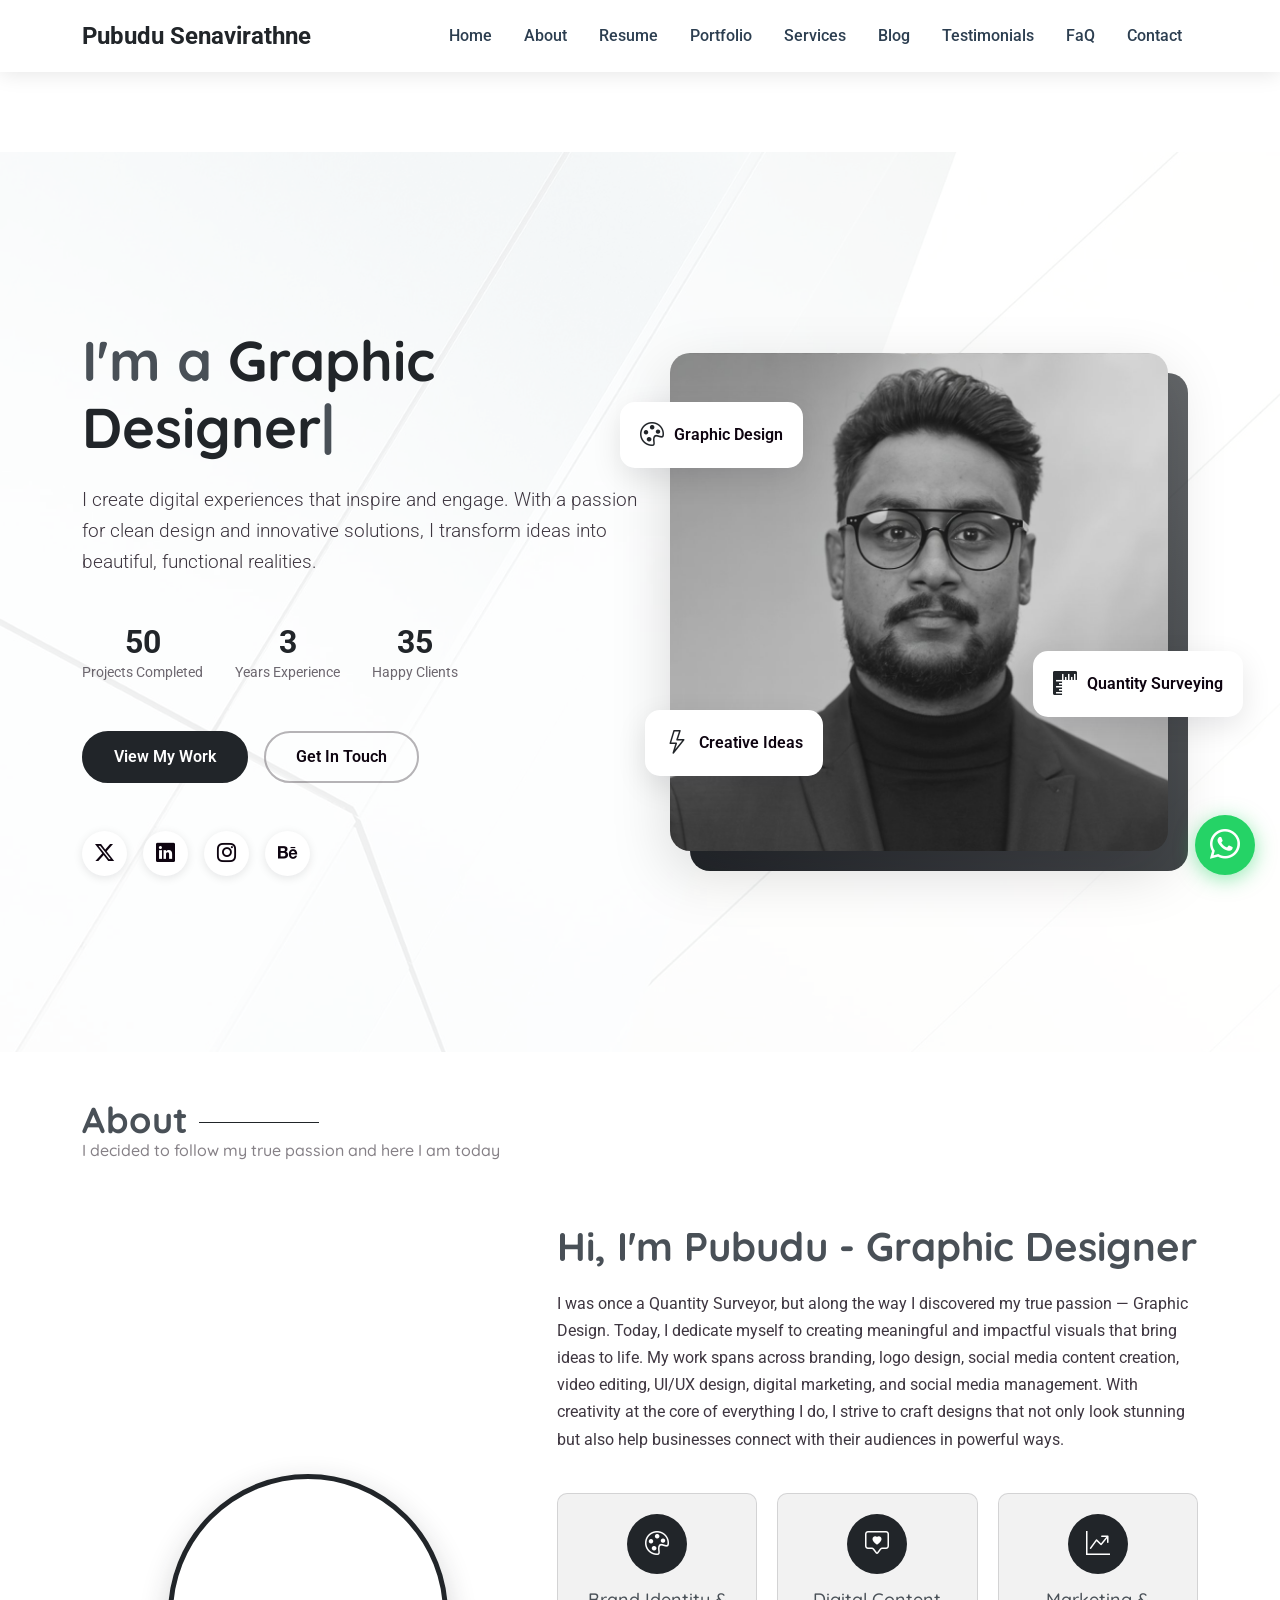
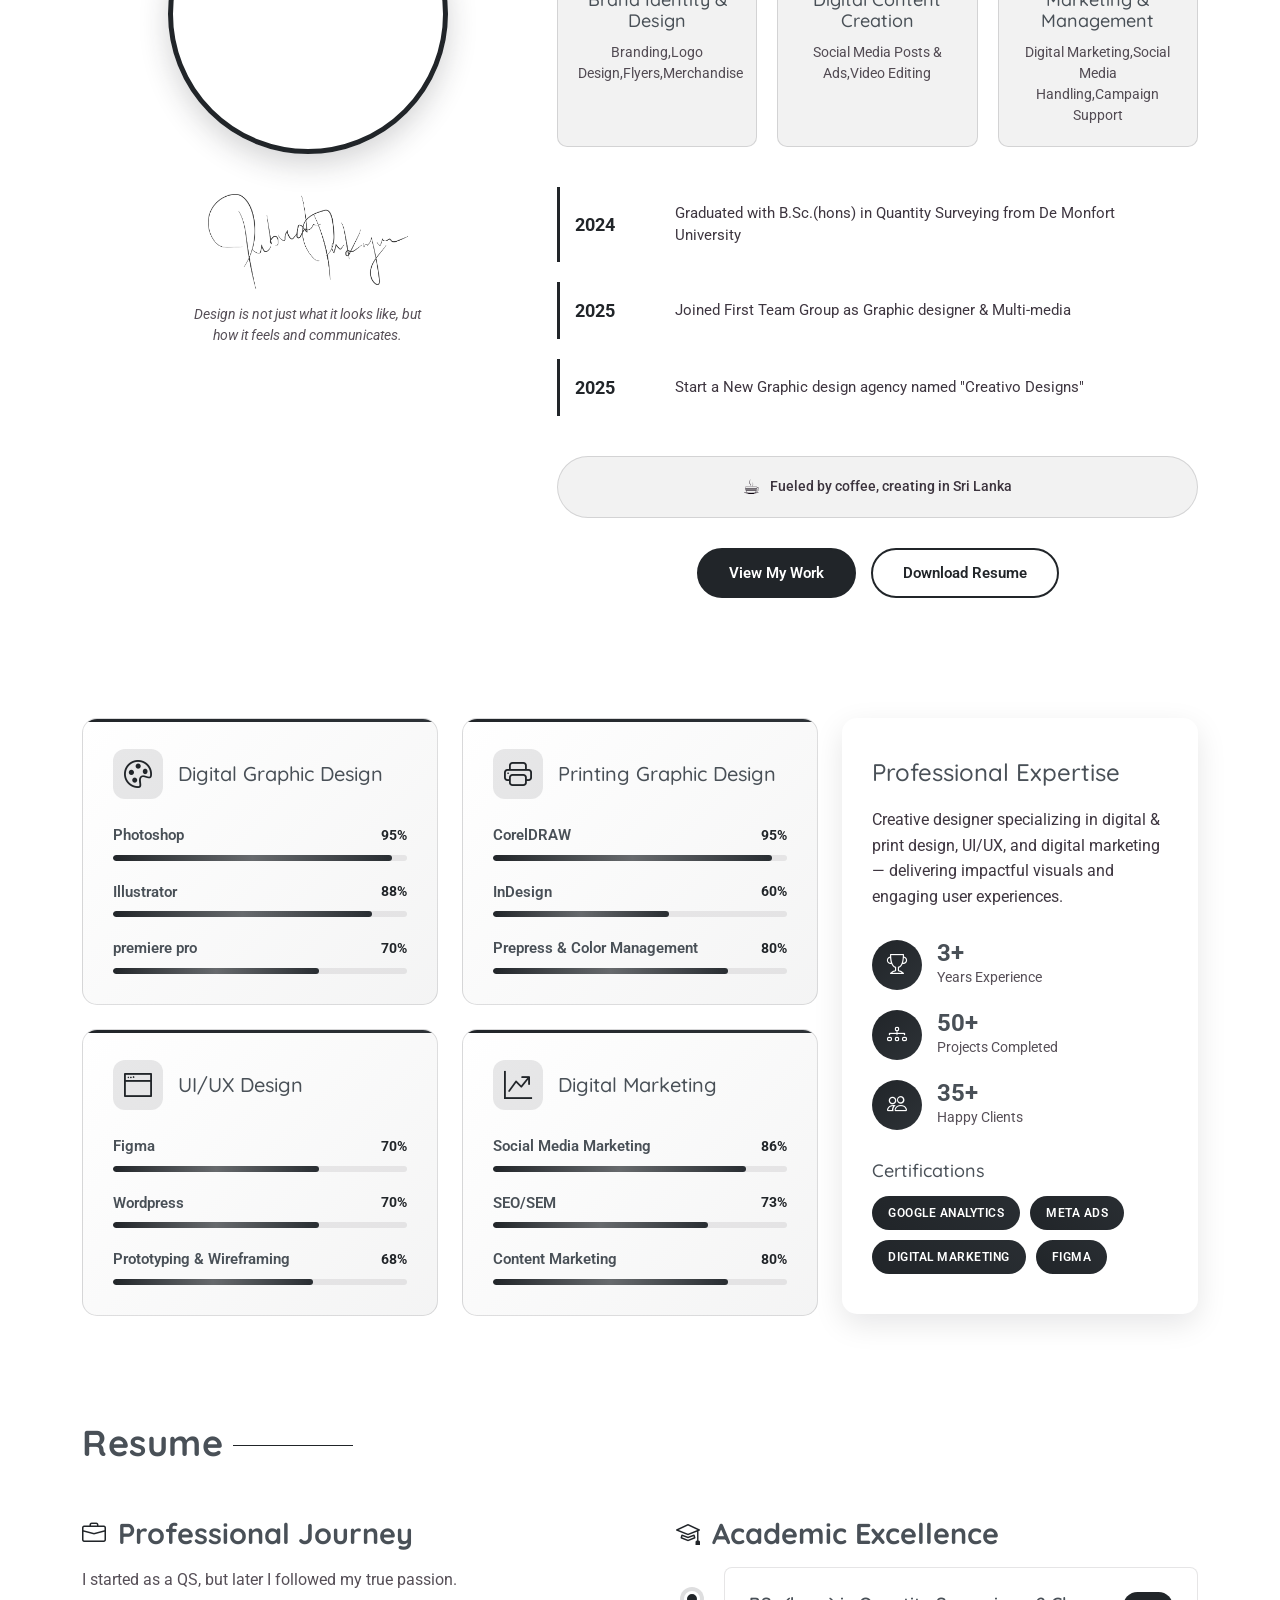
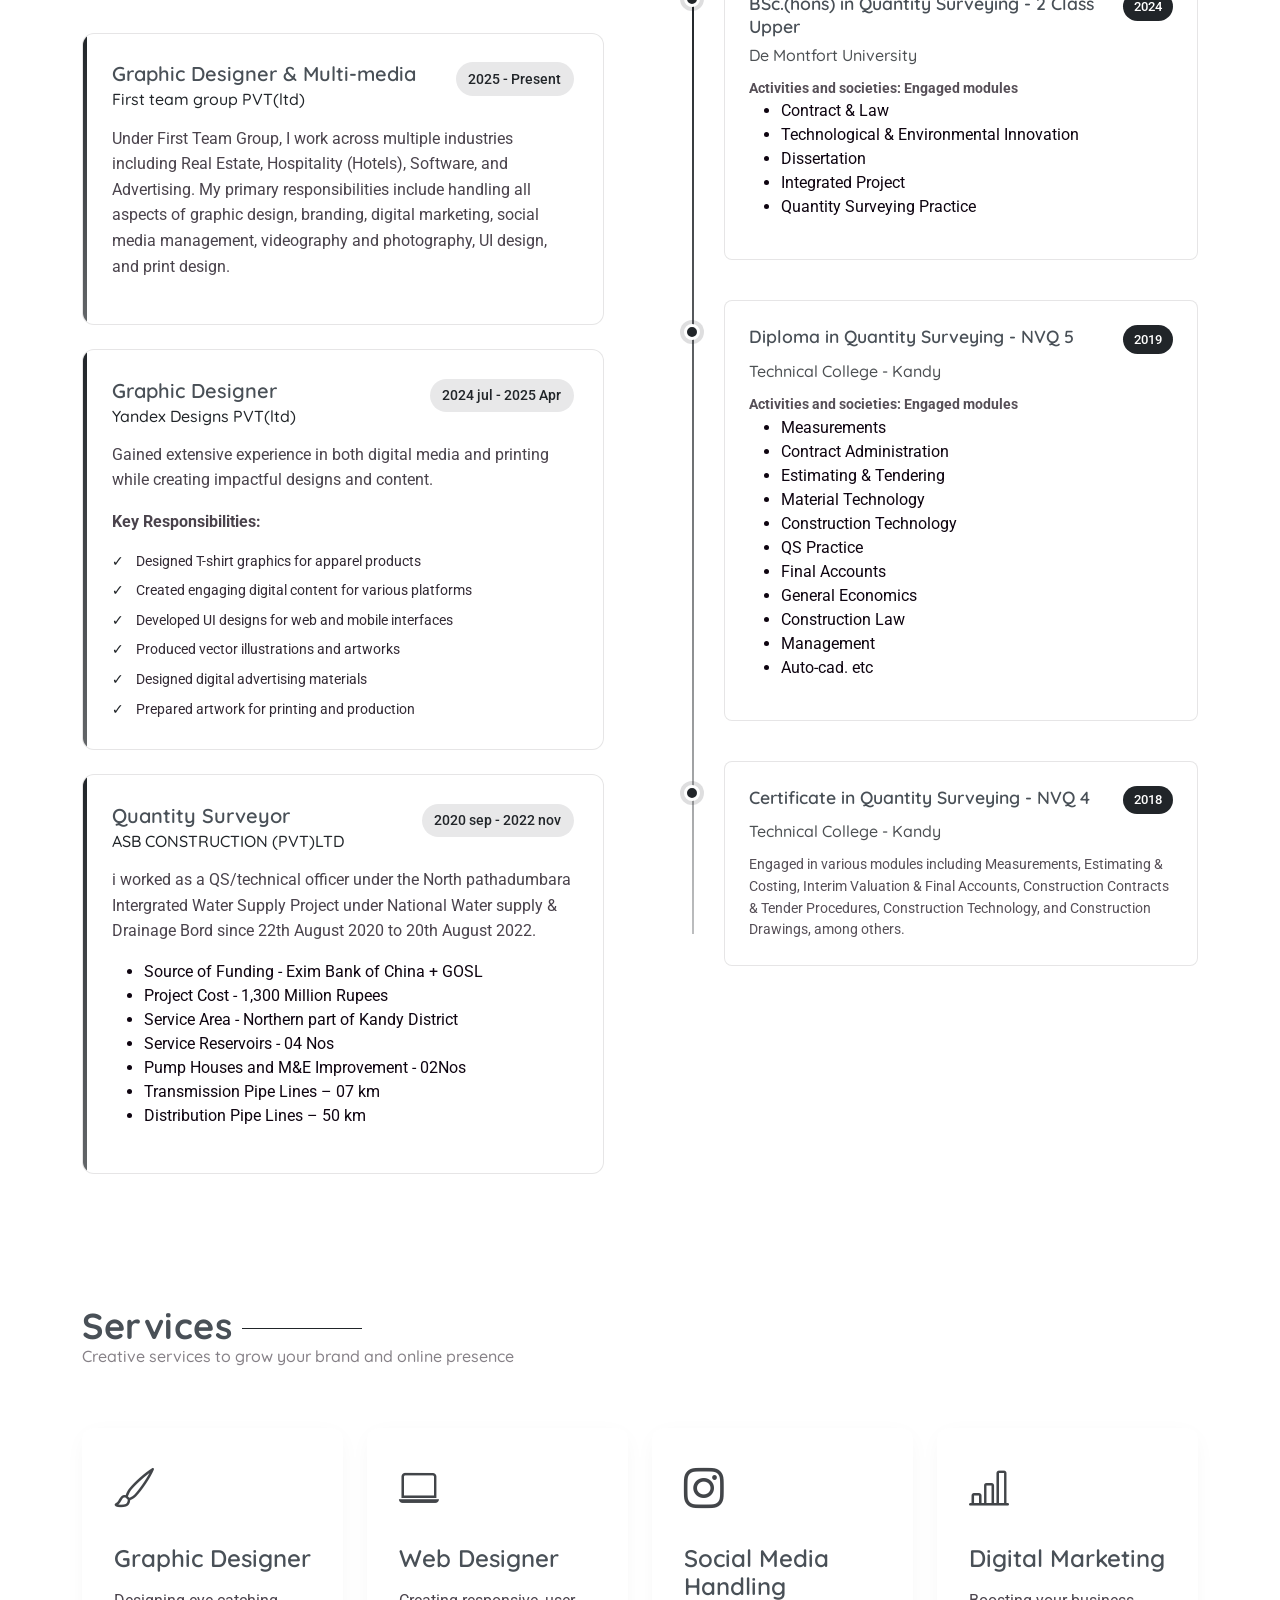
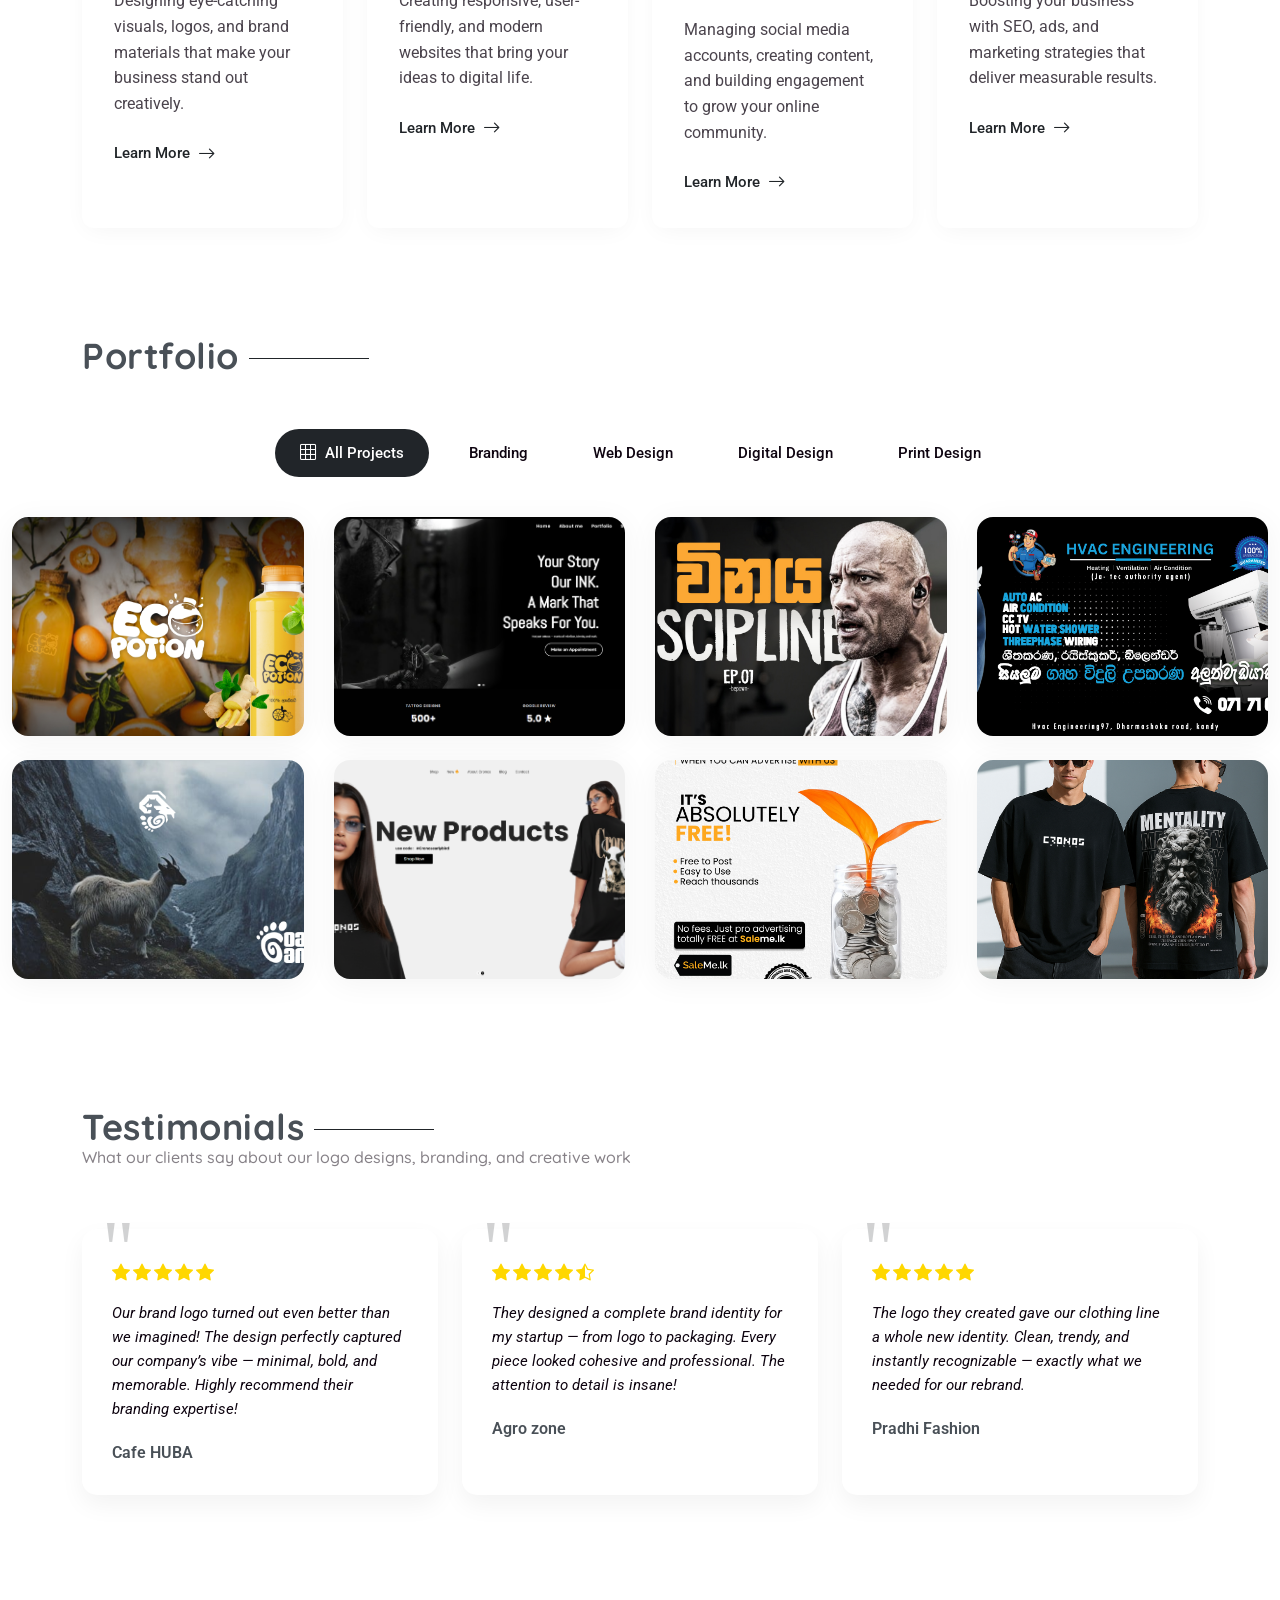
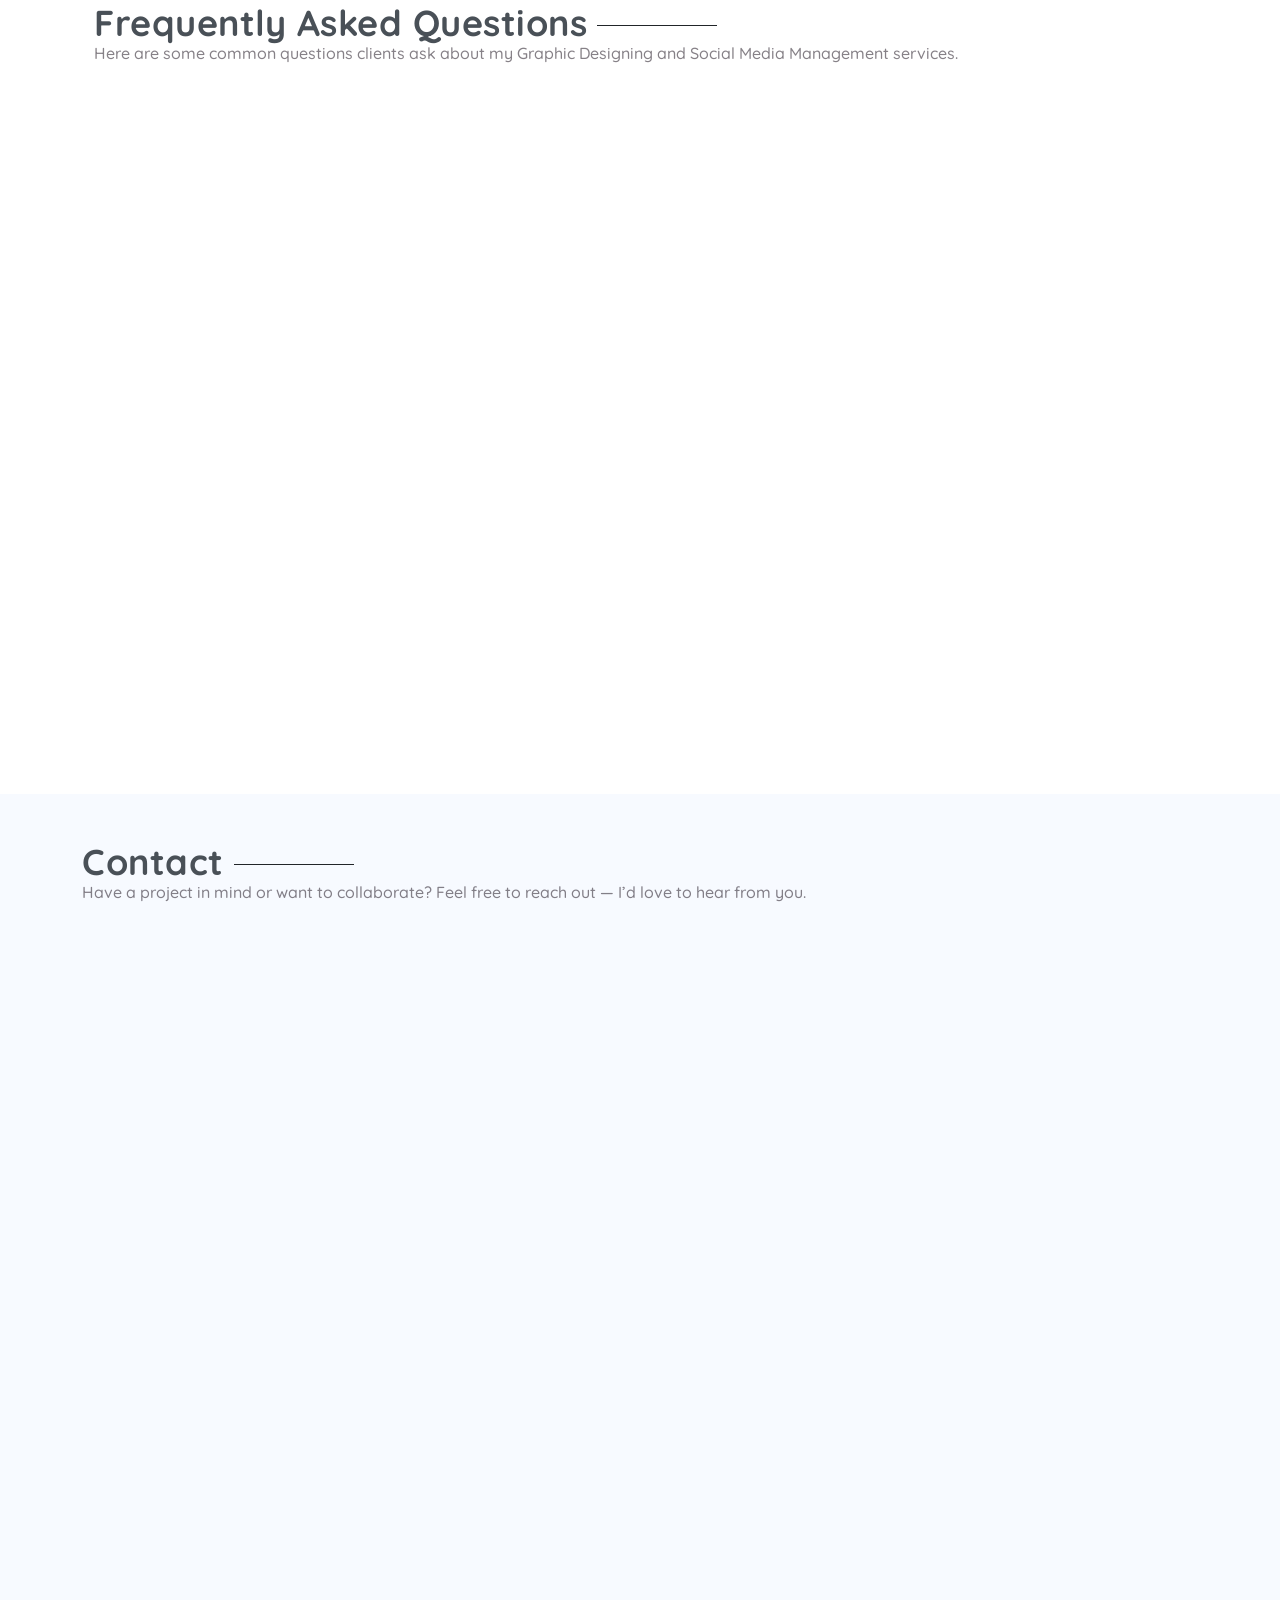
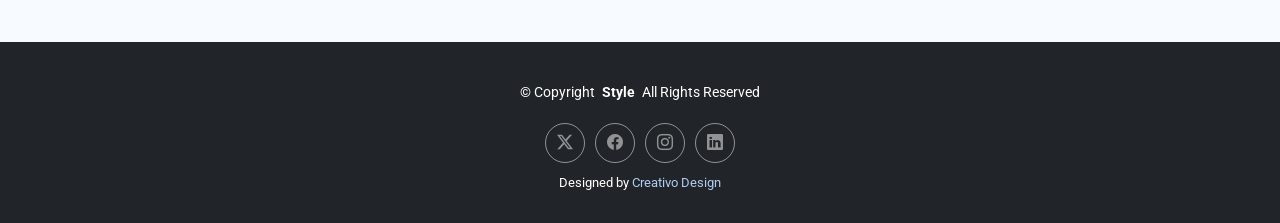
==== index.html @ 3a10a412 "Update index.html" ====
<!DOCTYPE html>
<html lang="en">

<head>
  <meta charset="utf-8">
  <meta content="width=device-width, initial-scale=1.0" name="viewport">
  <title>Pubudu Senavirathne</title>
  <meta name="description" content="">
  <meta name="keywords" content="">

  <!-- Favicons -->
  <link href="assets/img/favicon.png" rel="icon">
  <link href="assets/img/favicon.png" rel="apple-touch-icon">

  <!-- Fonts -->
  <link href="https://fonts.googleapis.com" rel="preconnect">
  <link href="https://fonts.gstatic.com" rel="preconnect" crossorigin>
  <link href="https://fonts.googleapis.com/css2?family=Roboto:ital,wght@0,100;0,300;0,400;0,500;0,700;0,900;1,100;1,300;1,400;1,500;1,700;1,900&family=Open+Sans:ital,wght@0,300;0,400;0,500;0,600;0,700;0,800;1,300;1,400;1,500;1,600;1,700;1,800&family=Quicksand:wght@300;400;500;600;700&display=swap" rel="stylesheet">

  <!-- Vendor CSS Files -->
  <link href="assets/vendor/bootstrap/css/bootstrap.min.css" rel="stylesheet">
  <link href="assets/vendor/bootstrap-icons/bootstrap-icons.css" rel="stylesheet">
  <link href="assets/vendor/aos/aos.css" rel="stylesheet">
  <link href="assets/vendor/glightbox/css/glightbox.min.css" rel="stylesheet">
  <link href="assets/vendor/swiper/swiper-bundle.min.css" rel="stylesheet">

  <!-- Main CSS File -->
  <link href="assets/css/main.css" rel="stylesheet">
  
  <style>
    /* Top Navigation Bar Styling */
    .top-navbar {
      background: rgba(255, 255, 255, 0.95);
      box-shadow: 0 2px 20px rgba(0, 0, 0, 0.1);
      padding: 0.8rem 0;
      position: sticky;
      top: 0;
      z-index: 1000;
      transition: all 0.3s ease;
    }
    
    .top-navbar.scrolled {
      padding: 0.5rem 0;
      background: rgba(255, 255, 255, 0.98);
      backdrop-filter: blur(10px);
    }
    
    .navbar-brand {
      font-weight: 700;
      font-size: 1.5rem;
      color: #212529;
    }
    
    .navbar-nav .nav-link {
      font-weight: 500;
      color: #2c3e50;
      margin: 0 0.5rem;
      position: relative;
      transition: all 0.3s ease;
    }
    
    .navbar-nav .nav-link:hover,
    .navbar-nav .nav-link.active {
      color: #212529;
    }
    
    .navbar-nav .nav-link:after {
      content: '';
      position: absolute;
      width: 0;
      height: 2px;
      bottom: 0;
      left: 0;
      background-color: #212529;
      transition: width 0.3s ease;
    }
    
    .navbar-nav .nav-link:hover:after,
    .navbar-nav .nav-link.active:after {
      width: 100%;
    }
    
    /* WhatsApp Button Styling */
    .whatsapp-float {
      position: fixed;
      width: 60px;
      height: 60px;
      bottom: 25px;
      right: 25px;
      background-color: #25d366;
      color: #FFF;
      border-radius: 50px;
      text-align: center;
      font-size: 30px;
      box-shadow: 0 4px 20px rgba(37, 211, 102, 0.5);
      z-index: 100;
      display: flex;
      align-items: center;
      justify-content: center;
      transition: all 0.3s ease;
      animation: pulse 2s infinite;
    }
    
    .whatsapp-float:hover {
      background-color: #128C7E;
      transform: scale(1.1);
      box-shadow: 0 6px 25px rgba(18, 140, 73, 0.7);
    }
    
    @keyframes pulse {
      0% {
        box-shadow: 0 0 0 0 rgba(37, 211, 102, 0.7);
      }
      70% {
        box-shadow: 0 0 0 10px rgba(37, 211, 102, 0);
      }
      100% {
        box-shadow: 0 0 0 0 rgba(37, 211, 102, 0);
      }
    }
    
    /* Adjust main content for top navbar */
    .main {
      padding-top: 80px; /* Height of the top navbar */
    }
    
    /* Blog Section Styling */
    .blog-section {
      padding: 80px 0;
    }
    
    .blog-card {
      border-radius: 12px;
      overflow: hidden;
      box-shadow: 0 5px 15px rgba(0, 0, 0, 0.08);
      transition: all 0.3s ease;
      height: 100%;
    }
    
    .blog-card:hover {
      transform: translateY(-10px);
      box-shadow: 0 15px 30px rgba(0, 0, 0, 0.12);
    }
    
    .blog-card img {
      height: 200px;
      object-fit: cover;
      width: 100%;
    }
    
    .blog-card-content {
      padding: 1.5rem;
    }
    
    .blog-date {
      color: #6c757d;
      font-size: 0.85rem;
    }
    
    .blog-title {
      font-size: 1.25rem;
      margin: 0.5rem 0;
    }
    
    .blog-excerpt {
      color: #6c757d;
      margin-bottom: 1rem;
    }
    
    .blog-read-more {
      color: #212529;
      font-weight: 500;
      text-decoration: none;
      display: inline-flex;
      align-items: center;
    }
    
    .blog-read-more:hover {
      color: #212529;
    }
    
    .blog-read-more i {
      margin-left: 0.5rem;
      transition: transform 0.3s ease;
    }
    
    .blog-read-more:hover i {
      transform: translateX(5px);
    }
  </style>

  <!-- =======================================================
  * Template Name: Style
  * Template URL: https://bootstrapmade.com/style-bootstrap-portfolio-template/
  * Updated: Jul 02 2025 with Bootstrap v5.3.7
  * Author: BootstrapMade.com
  * License: https://bootstrapmade.com/license/
  ======================================================== -->
</head>

<body class="index-page">

  <!-- Top Navigation Bar -->
  <nav class="navbar navbar-expand-lg top-navbar">
    <div class="container">
      <a class="navbar-brand" href="#hero">Pubudu Senavirathne</a>
      <button class="navbar-toggler" type="button" data-bs-toggle="collapse" data-bs-target="#topNavbar" aria-controls="topNavbar" aria-expanded="false" aria-label="Toggle navigation">
        <span class="navbar-toggler-icon"></span>
      </button>
      <div class="collapse navbar-collapse" id="topNavbar">
        <ul class="navbar-nav ms-auto mb-2 mb-lg-0">
          <li class="nav-item">
            <a class="nav-link active" href="#hero">Home</a>
          </li>
          <li class="nav-item">
            <a class="nav-link" href="#about">About</a>
          </li>
          <li class="nav-item">
            <a class="nav-link" href="#resume">Resume</a>
          </li>
          <li class="nav-item">
            <a class="nav-link" href="#portfolio">Portfolio</a>
          </li>
          <li class="nav-item">
            <a class="nav-link" href="#services">Services</a>
          </li>
          <li class="nav-item">
            <a class="nav-link" href="#blog">Blog</a>
          </li>
          <li class="nav-item">
            <a class="nav-link" href="#testimonials">Testimonials</a>
          </li>
          <li class="nav-item">
            <a class="nav-link" href="#faq">FaQ</a>
          </li>
          <li class="nav-item">
            <a class="nav-link" href="#contact">Contact</a>
          </li>
        </ul>
      </div>
    </div>
  </nav>

  <!-- WhatsApp Floating Button -->
  <a href="https://wa.me/+94727315430" class="whatsapp-float" target="_blank">
    <i class="bi bi-whatsapp"></i>
  </a>

  <main class="main">

    <!-- Hero Section -->
    <section id="hero" class="hero section">

      <div class="container">
        <div class="row g-0 align-items-center">

          <div class="col-lg-6 hero-content" data-aos="fade-right" data-aos-delay="100">
            <div class="content-wrapper">
              <h1 class="hero-title">I'm a <span class="typed" data-typed-items="Graphic Designer, Quantity Surveyor, Freelancer, Content Creator"></span></h1>
              <p class="lead">I create digital experiences that inspire and engage. With a passion for clean design and innovative solutions, I transform ideas into beautiful, functional realities.</p>

              <div class="hero-stats" data-aos="fade-up" data-aos-delay="200">
                <div class="stat-item">
                  <span class="purecounter" data-purecounter-start="0" data-purecounter-end="50" data-purecounter-duration="2">0</span>
                  <span class="stat-label">Projects Completed</span>
                </div>
                <div class="stat-item">
                  <span class="purecounter" data-purecounter-start="0" data-purecounter-end="3" data-purecounter-duration="2">0</span>
                  <span class="stat-label">Years Experience</span>
                </div>
                <div class="stat-item">
                  <span class="purecounter" data-purecounter-start="0" data-purecounter-end="35" data-purecounter-duration="2">0</span>
                  <span class="stat-label">Happy Clients</span>
                </div>
              </div>

              <div class="hero-actions" data-aos="fade-up" data-aos-delay="300">
                <a href="#portfolio" class="btn btn-primary">View My Work</a>
                <a href="#contact" class="btn btn-outline">Get In Touch</a>
              </div>

              <div class="social-links" data-aos="fade-up" data-aos-delay="400">
                <a href="https://x.com/pubudupankaja97"><i class="bi bi-twitter-x"></i></a>
                <a href="https://www.linkedin.com/in/pubudu-senavirathne-768206274/"><i class="bi bi-linkedin"></i></a>
                <a href="https://www.instagram.com/pu_bba/?igsh=MmVlMjlkMTBhMg%3D%3D&utm_source=qr"><i class="bi bi-instagram"></i></a>
                <a href="https://www.behance.net/pubudupankaja"><i class="bi bi-behance"></i></a>
              </div>
            </div>
          </div>

          <div class="col-lg-6 hero-image" data-aos="fade-left" data-aos-delay="200">
            <div class="image-container">
              <div class="floating-elements">
                <div class="floating-card card-1" data-aos="zoom-in" data-aos-delay="300">
                  <i class="bi bi-palette"></i>
                  <span>Graphic Design</span>
                </div>
                <div class="floating-card card-2" data-aos="zoom-in" data-aos-delay="400">
                  <i class="bi bi-rulers"></i>
                  <span>Quantity Surveying</span>
                </div>
                <div class="floating-card card-3" data-aos="zoom-in" data-aos-delay="500">
                  <i class="bi bi-lightning"></i>
                  <span>Creative Ideas</span>
                </div>
              </div>
              <img src="assets/img/profile/profile1.jpeg" alt="Portfolio Hero" class="img-fluid hero-main-image">
              <div class="image-overlay"></div>
            </div>
          </div>

        </div>
      </div>

    </section><!-- /Hero Section -->

    <!-- About Section -->
    <section id="about" class="about section">

      <!-- Section Title -->
      <div class="container section-title">
        <h2>About</h2>
        <p>I decided to follow my true passion and here I am today</p>
      </div><!-- End Section Title -->

      <div class="container" data-aos="fade-up" data-aos-delay="100">

        <div class="row align-items-center">

          <div class="col-lg-5" data-aos="fade-right" data-aos-delay="200">
            <div class="profile-image-wrapper">
              <div class="profile-image">
                <img src="assets/img/profile/Z62_0644.jpg" alt="Profile" class="img-fluid">
              </div>
              <div class="signature-section">
                <img src="assets/img/profile/sign.png" alt="Signature" class="signature">
                <p class="quote">Design is not just what it looks like, but how it feels and communicates.</p>
              </div>
            </div>
          </div>

          <div class="col-lg-7" data-aos="fade-left" data-aos-delay="300">
            <div class="about-content">
              <div class="intro">
                <h2>Hi, I'm Pubudu - Graphic Designer </h2>
                <p>I was once a Quantity Surveyor, but along the way I discovered my true passion — Graphic Design. Today, I dedicate myself to creating meaningful and impactful visuals that bring ideas to life. My work spans across branding, logo design, social media content creation, video editing, UI/UX design, digital marketing, and social media management.

With creativity at the core of everything I do, I strive to craft designs that not only look stunning but also help businesses connect with their audiences in powerful ways.</p>
              </div>

              <div class="skills-grid">
                <div class="skill-item" data-aos="zoom-in" data-aos-delay="400">
                  <div class="skill-icon">
                    <i class="bi bi-palette"></i>
                  </div>
                  <h4>Brand Identity & Design</h4>
                  <p>Branding,Logo Design,Flyers,Merchandise</p>
                </div>
                <div class="skill-item" data-aos="zoom-in" data-aos-delay="450">
                  <div class="skill-icon">
                    <i class="bi bi-chat-square-heart"></i>
                  </div>
                  <h4>Digital Content Creation</h4>
                  <p>Social Media Posts & Ads,Video Editing</p>
                </div>
                <div class="skill-item" data-aos="zoom-in" data-aos-delay="500">
                  <div class="skill-icon">
                    <i class="bi bi-graph-up-arrow"></i>
                  </div>
                  <h4>Marketing & Management</h4>
                  <p>Digital Marketing,Social Media Handling,Campaign Support</p>
                </div>
              </div>

              <div class="journey-timeline" data-aos="fade-up" data-aos-delay="300">
                <div class="timeline-item">
                  <div class="year">2024</div>
                  <div class="description">Graduated with B.Sc.(hons) in Quantity Surveying from De Monfort University</div>
                </div>
                <div class="timeline-item">
                  <div class="year">2025</div>
                  <div class="description">Joined First Team Group as Graphic designer & Multi-media</div>
                </div>
                <div class="timeline-item">
                  <div class="year">2025</div>
                  <div class="description">Start a New Graphic design agency named "Creativo Designs"</div>
                </div>
              </div>

              <div class="cta-section" data-aos="fade-up" data-aos-delay="400">
                <div class="fun-fact">
                  <span class="emoji">☕</span>
                  <span class="text">Fueled by coffee, creating in Sri Lanka</span>
                </div>
                <div class="action-buttons">
                  <a href="#portfolio" class="btn btn-primary">View My Work</a>
                  <a href="https://drive.google.com/file/d/1_2yNuokm-krfoIM8BMd3vj7wqfXDjoOq/view?usp=sharing" class="btn btn-outline">Download Resume</a>
                </div>
              </div>

            </div>
          </div>

        </div>

      </div>

    </section><!-- /About Section -->

    <!-- Skills Section -->
    <section id="skills" class="skills section">

      <div class="container" data-aos="fade-up" data-aos-delay="100">

        <div class="row">
          <div class="col-lg-8">
            <div class="skills-grid">
              <div class="row g-4">
                <div class="col-md-6" data-aos="flip-left" data-aos-delay="200">
                  <div class="skill-card">
                    <div class="skill-header">
                      <i class="bi bi-palette"></i>
                      <h3>Digital Graphic Design</h3>
                    </div>
                    <div class="skills-animation">
                      <div class="skill-item">
                        <div class="skill-info">
                          <span class="skill-name">Photoshop</span>
                          <span class="skill-percentage">95%</span>
                        </div>
                        <div class="skill-bar progress">
                          <div class="progress-bar" role="progressbar" aria-valuenow="95" aria-valuemin="0" aria-valuemax="100"></div>
                        </div>
                      </div>

                      <div class="skill-item">
                        <div class="skill-info">
                          <span class="skill-name">Illustrator</span>
                          <span class="skill-percentage">88%</span>
                        </div>
                        <div class="skill-bar progress">
                          <div class="progress-bar" role="progressbar" aria-valuenow="88" aria-valuemin="0" aria-valuemax="100"></div>
                        </div>
                      </div>

                      <div class="skill-item">
                        <div class="skill-info">
                          <span class="skill-name">premiere pro</span>
                          <span class="skill-percentage">70%</span>
                        </div>
                        <div class="skill-bar progress">
                          <div class="progress-bar" role="progressbar" aria-valuenow="70" aria-valuemin="0" aria-valuemax="100"></div>
                        </div>
                      </div>
                    </div>
                  </div><!-- End Frontend Card -->
                </div>

                <div class="col-md-6" data-aos="flip-left" data-aos-delay="300">
                  <div class="skill-card">
                    <div class="skill-header">
                      <i class="bi bi-printer"></i>
                      <h3>Printing Graphic Design</h3>
                    </div>
                    <div class="skills-animation">
                      <div class="skill-item">
                        <div class="skill-info">
                          <span class="skill-name">CorelDRAW</span>
                          <span class="skill-percentage">95%</span>
                        </div>
                        <div class="skill-bar progress">
                          <div class="progress-bar" role="progressbar" aria-valuenow="95" aria-valuemin="0" aria-valuemax="100"></div>
                        </div>
                      </div>

                      <div class="skill-item">
                        <div class="skill-info">
                          <span class="skill-name">InDesign</span>
                          <span class="skill-percentage">60%</span>
                        </div>
                        <div class="skill-bar progress">
                          <div class="progress-bar" role="progressbar" aria-valuenow="60" aria-valuemin="0" aria-valuemax="100"></div>
                        </div>
                      </div>

                      <div class="skill-item">
                        <div class="skill-info">
                          <span class="skill-name">Prepress & Color Management</span>
                          <span class="skill-percentage">80%</span>
                        </div>
                        <div class="skill-bar progress">
                          <div class="progress-bar" role="progressbar" aria-valuenow="80" aria-valuemin="0" aria-valuemax="100"></div>
                        </div>
                      </div>
                    </div>
                  </div><!-- End Backend Card -->
                </div>

                <div class="col-md-6" data-aos="flip-left" data-aos-delay="400">
                  <div class="skill-card">
                    <div class="skill-header">
                      <i class="bi bi-window-fullscreen"></i>
                      <h3>UI/UX Design</h3>
                    </div>
                    <div class="skills-animation">
                      <div class="skill-item">
                        <div class="skill-info">
                          <span class="skill-name">Figma</span>
                          <span class="skill-percentage">70%</span>
                        </div>
                        <div class="skill-bar progress">
                          <div class="progress-bar" role="progressbar" aria-valuenow="70" aria-valuemin="0" aria-valuemax="100"></div>
                        </div>
                      </div>

                      <div class="skill-item">
                        <div class="skill-info">
                          <span class="skill-name">Wordpress</span>
                          <span class="skill-percentage">70%</span>
                        </div>
                        <div class="skill-bar progress">
                          <div class="progress-bar" role="progressbar" aria-valuenow="70" aria-valuemin="0" aria-valuemax="100"></div>
                        </div>
                      </div>

                      <div class="skill-item">
                        <div class="skill-info">
                          <span class="skill-name">Prototyping & Wireframing</span>
                          <span class="skill-percentage">68%</span>
                        </div>
                        <div class="skill-bar progress">
                          <div class="progress-bar" role="progressbar" aria-valuenow="68" aria-valuemin="0" aria-valuemax="100"></div>
                        </div>
                      </div>
                    </div>
                  </div><!-- End Design Card -->
                </div>

                <div class="col-md-6" data-aos="flip-left" data-aos-delay="500">
                  <div class="skill-card">
                    <div class="skill-header">
                      <i class="bi bi-graph-up-arrow"></i>
                      <h3>Digital Marketing</h3>
                    </div>
                    <div class="skills-animation">
                      <div class="skill-item">
                        <div class="skill-info">
                          <span class="skill-name">Social Media Marketing</span>
                          <span class="skill-percentage">86%</span>
                        </div>
                        <div class="skill-bar progress">
                          <div class="progress-bar" role="progressbar" aria-valuenow="86" aria-valuemin="0" aria-valuemax="100"></div>
                        </div>
                      </div>

                      <div class="skill-item">
                        <div class="skill-info">
                          <span class="skill-name">SEO/SEM</span>
                          <span class="skill-percentage">73%</span>
                        </div>
                        <div class="skill-bar progress">
                          <div class="progress-bar" role="progressbar" aria-valuenow="73" aria-valuemin="0" aria-valuemax="100"></div>
                        </div>
                      </div>

                      <div class="skill-item">
                        <div class="skill-info">
                          <span class="skill-name">Content Marketing</span>
                          <span class="skill-percentage">80%</span>
                        </div>
                        <div class="skill-bar progress">
                          <div class="progress-bar" role="progressbar" aria-valuenow="80" aria-valuemin="0" aria-valuemax="100"></div>
                        </div>
                      </div>
                    </div>
                  </div><!-- End DevOps Card -->
                </div>
              </div>
            </div><!-- End Skills Grid -->
          </div>

          <div class="col-lg-4">
            <div class="skills-summary" data-aos="fade-left" data-aos-delay="200">
              <h3>Professional Expertise</h3>
              <p>Creative designer specializing in digital & print design, UI/UX, and digital marketing — delivering impactful visuals and engaging user experiences.</p>

              <div class="summary-stats">
                <div class="stat-item" data-aos="zoom-in" data-aos-delay="300">
                  <div class="stat-circle">
                    <i class="bi bi-trophy"></i>
                  </div>
                  <div class="stat-info">
                    <span class="stat-number">3+</span>
                    <span class="stat-label">Years Experience</span>
                  </div>
                </div>

                <div class="stat-item" data-aos="zoom-in" data-aos-delay="400">
                  <div class="stat-circle">
                    <i class="bi bi-diagram-3"></i>
                  </div>
                  <div class="stat-info">
                    <span class="stat-number">50+</span>
                    <span class="stat-label">Projects Completed</span>
                  </div>
                </div>

                <div class="stat-item" data-aos="zoom-in" data-aos-delay="500">
                  <div class="stat-circle">
                    <i class="bi bi-people"></i>
                  </div>
                  <div class="stat-info">
                    <span class="stat-number">35+</span>
                    <span class="stat-label">Happy Clients</span>
                  </div>
                </div>
              </div>

              <div class="skills-badges" data-aos="fade-up" data-aos-delay="600">
                <h4>Certifications</h4>
                <div class="badge-list">
                  <div class="skill-badge">google analytics</div>
                  <div class="skill-badge">Meta ads</div>
                  <div class="skill-badge">Digital Marketing</div>
                  <div class="skill-badge">Figma</div>
                </div>
              </div>
            </div><!-- End Skills Summary -->
          </div>
        </div>

      </div>

    </section><!-- /Skills Section -->

    <!-- Resume Section -->
    <section id="resume" class="resume section">

      <!-- Section Title -->
      <div class="container section-title">
        <h2>Resume</h2>
      </div><!-- End Section Title -->

      <div class="container" data-aos="fade-up" data-aos-delay="100">

        <div class="row">
          <div class="col-lg-6" data-aos="fade-right" data-aos-delay="200">
            <div class="experience-section">
              <div class="section-header">
                <h2><i class="bi bi-briefcase"></i> Professional Journey</h2>
                <p class="section-subtitle">I started as a QS, but later I followed my true passion.</p>
              </div>

              <div class="experience-cards">
                <div class="experience-card" data-aos="zoom-in" data-aos-delay="300">
                  <div class="card-header">
                    <div class="role-info">
                      <h3>Graphic Designer & Multi-media</h3>
                      <h4>First team group PVT(ltd)</h4>
                    </div>
                    <span class="duration">2025 - Present</span>
                  </div>
                  <div class="card-body">
                    <p>Under First Team Group, I work across multiple industries including Real Estate, Hospitality (Hotels), Software, and Advertising. My primary responsibilities include handling all aspects of graphic design, branding, digital marketing, social media management, videography and photography, UI design, and print design.</p>
                  </div>
                </div>

                <div class="experience-card" data-aos="zoom-in" data-aos-delay="400">
                  <div class="card-header">
                    <div class="role-info">
                      <h3>Graphic Designer</h3>
                      <h4>Yandex Designs PVT(ltd)</h4>
                    </div>
                    <span class="duration">2024 jul - 2025 Apr</span>
                  </div>
                  <div class="card-body">
                    <p>Gained extensive experience in both digital media and printing while creating impactful designs and content.</p>
                    <p></p>
                      <p><B>Key Responsibilities:</B><p>
                      <ul class="achievements">
                      <li>Designed T-shirt graphics for apparel products</li>
                      <li>Created engaging digital content for various platforms</li>
                      <li>Developed UI designs for web and mobile interfaces</li>
                      <li>Produced vector illustrations and artworks </li>
                      <li>Designed digital advertising materials</li>
                      <li>Prepared artwork for printing and production </li>
                    </ul>
                  </div>
                </div>

                <div class="experience-card" data-aos="zoom-in" data-aos-delay="500">
                  <div class="card-header">
                    <div class="role-info">
                      <h3>Quantity Surveyor</h3>
                      <h4>ASB CONSTRUCTION (PVT)LTD</h4>
                    </div>
                    <span class="duration">2020 sep - 2022 nov</span>
                  </div>
                  <div class="card-body">
                    <p>i worked as a QS/technical officer under the North pathadumbara Intergrated Water Supply Project under National Water supply & Drainage Bord since 22th August 2020 to 20th August 2022.</p>
                    <ul class=">">
                      <li>Source of Funding - Exim Bank of China + GOSL</li>
                      <li>Project Cost - 1,300 Million Rupees</li>
                      <li>Service Area - Northern part of Kandy District </li>
                      <li>Service Reservoirs - 04 Nos </li>
                      <li>Pump Houses and M&E Improvement - 02Nos </li>
                      <li>Transmission Pipe Lines – 07 km </li>
                      <li>Distribution Pipe Lines – 50 km </li>
                      <p></p>
                    </ul>

                    </ul>
                  </div>
                </div>
              </div>
            </div>
          </div>

          <div class="col-lg-6" data-aos="fade-left" data-aos-delay="200">
            <div class="education-section">
              <div class="section-header">
                <h2><i class="bi bi-mortarboard"></i> Academic Excellence</h2>

              <div class="education-timeline">
                <div class="timeline-track"></div>

                <div class="education-item" data-aos="slide-up" data-aos-delay="300">
                  <div class="timeline-marker"></div>
                  <div class="education-content">
                    <div class="degree-header">
                      <h3>BSc.(hons) in Quantity Surveying - 2 Class Upper</h3>
                      <span class="year">2024</span>
                    </div>
                    <h4 class="institution">De Montfort University</h4>
                    <p><B>Activities and societies: Engaged modules</B><p>
                      <ul class="achievements">
                      <li>Contract & Law </li>
                      <li>Technological & Environmental Innovation </li>
                      <li>Dissertation </li>
                      <li>Integrated Project </li>
                      <li>Quantity Surveying Practice</li>
                    </ul>
                  </div>
                </div>

                <div class="education-item" data-aos="slide-up" data-aos-delay="400">
                  <div class="timeline-marker"></div>
                  <div class="education-content">
                    <div class="degree-header">
                      <h3>Diploma in Quantity Surveying - NVQ 5</h3>
                      <span class="year">2019</span>
                    </div>
                    <h4 class="institution">Technical College - Kandy</h4>
                    <p><B>Activities and societies: Engaged modules</B><p>
                      <ul class="achievements">
                      <li>Measurements </li>
                      <li>Contract Administration  </li>
                      <li>Estimating & Tendering  </li>
                      <li>Material Technology  </li>
                      <li>Construction Technology </li>
                      <li>QS Practice  </li>
                      <li>Final Accounts</li>
                      <li>General Economics</li>
                      <li>Construction Law </li>
                      <li>Management  </li>
                      <li>Auto-cad. etc </li>
                    </ul>
                  </div>
                </div>

                <div class="education-item" data-aos="slide-up" data-aos-delay="500">
                  <div class="timeline-marker"></div>
                  <div class="education-content">
                    <div class="degree-header">
                      <h3>Certificate in Quantity Surveying - NVQ 4</h3>
                      <span class="year">2018</span>
                    </div>
                    <h4 class="institution">Technical College - Kandy</h4>
                    <p>Engaged in various modules including Measurements, Estimating & Costing, Interim Valuation & Final Accounts, Construction Contracts & Tender Procedures, Construction Technology, and Construction Drawings, among others.</p>
                  </div>
                </div>
              </div>
            </div>
          </div>
        </div>

      </div>

    </section><!-- /Resume Section -->

    <!-- Services Section -->
    <section id="services" class="services section">

      <!-- Section Title -->
      <div class="container section-title">
  <h2>Services</h2>
  <p>Creative services to grow your brand and online presence</p>
</div><!-- End Section Title -->

<div class="container" data-aos="fade-up" data-aos-delay="100">
  <div class="row g-4">

    <!-- Card 1: Graphic Designer -->
    <div class="col-lg-3 col-md-6" data-aos="fade-up" data-aos-delay="100">
      <div class="service-item">
        <div class="icon">
          <i class="bi bi-brush"></i>
        </div>
        <h3>Graphic Designer</h3>
        <p>Designing eye-catching visuals, logos, and brand materials that make your business stand out creatively.</p>
        <div class="card-links">
          <a href="#" class="link-item">
            Learn More
            <i class="bi bi-arrow-right"></i>
          </a>
        </div>
      </div>
    </div><!-- End Service Item -->

    <!-- Card 2: Web Designer -->
    <div class="col-lg-3 col-md-6" data-aos="fade-up" data-aos-delay="200">
      <div class="service-item">
        <div class="icon">
          <i class="bi bi-laptop"></i>
        </div>
        <h3>Web Designer</h3>
        <p>Creating responsive, user-friendly, and modern websites that bring your ideas to digital life.</p>
        <div class="card-links">
          <a href="#" class="link-item">
            Learn More
            <i class="bi bi-arrow-right"></i>
          </a>
        </div>
      </div>
    </div><!-- End Service Item -->

    <!-- Card 3: Social Media Handling -->
    <div class="col-lg-3 col-md-6" data-aos="fade-up" data-aos-delay="300">
      <div class="service-item">
        <div class="icon">
          <i class="bi bi-instagram"></i>
        </div>
        <h3>Social Media Handling</h3>
        <p>Managing social media accounts, creating content, and building engagement to grow your online community.</p>
        <div class="card-links">
          <a href="#" class="link-item">
            Learn More
            <i class="bi bi-arrow-right"></i>
          </a>
        </div>
      </div>
    </div><!-- End Service Item -->

    <!-- Card 4: Digital Marketing -->
    <div class="col-lg-3 col-md-6" data-aos="fade-up" data-aos-delay="400">
      <div class="service-item">
        <div class="icon">
          <i class="bi bi-bar-chart-line"></i>
        </div>
        <h3>Digital Marketing</h3>
        <p>Boosting your business with SEO, ads, and marketing strategies that deliver measurable results.</p>
        <div class="card-links">
          <a href="#" class="link-item">
            Learn More
            <i class="bi bi-arrow-right"></i>
          </a>
        </div>
      </div>
    </div><!-- End Service Item -->

  </div>
</div>
<!-- End Service Item -->

        </div>

      </div>

    </section><!-- /Services Section -->

    <!-- Portfolio Section -->
    <section id="portfolio" class="portfolio section">

      <!-- Section Title -->
      <div class="container section-title">
        <h2>Portfolio</h2>
      </div><!-- End Section Title -->

      <div class="container-fluid" data-aos="fade-up" data-aos-delay="100">

        <div class="isotope-layout" data-default-filter="*" data-layout="masonry" data-sort="original-order">

          <ul class="portfolio-filters isotope-filters" data-aos="fade-up" data-aos-delay="200">
            <li data-filter="*" class="filter-active">
              <i class="bi bi-grid-3x3"></i> All Projects
            </li>
            <li data-filter=".filter-ui">
              Branding
            </li>
            <li data-filter=".filter-development">
              Web Design
            </li>
            <li data-filter=".filter-photography">
              Digital Design
            </li>
            <li data-filter=".filter-marketing">
              Print Design
            </li>
          </ul>

          <div class="row g-4 isotope-container" data-aos="fade-up" data-aos-delay="300">

            <div class="col-xl-3 col-lg-4 col-md-6 portfolio-item isotope-item filter-ui">
              <article class="portfolio-entry">
                <figure class="entry-image">
                  <img src="assets/img/portfolio/6.jpg" class="img-fluid" alt="" loading="lazy">
                  <div class="entry-overlay">
                    <div class="overlay-content">
                      <div class="entry-meta">Branding</div>
                      <h3 class="entry-title">Eco Potion</h3>
                      <div class="entry-links">
                        <a href="assets/img/portfolio/6.jpg" class="glightbox" data-gallery="portfolio-gallery-ui" >
                          <i class="bi bi-arrows-angle-expand"></i>
                        </a>
                        <a href="#">
                          <i class="bi bi-arrow-right"></i>
                        </a>
                      </div>
                    </div>
                  </div>
                </figure>
              </article>
            </div><!-- End Portfolio Item -->

            <div class="col-xl-3 col-lg-4 col-md-6 portfolio-item isotope-item filter-development">
              <article class="portfolio-entry">
                <figure class="entry-image">
                  <img src="assets/img/portfolio/19.png" class="img-fluid" alt="" loading="lazy">
                  <div class="entry-overlay">
                    <div class="overlay-content">
                      <div class="entry-meta">Web Design</div>
                      <h3 class="entry-title">23 tattoos website</h3>
                      <div class="entry-links">
                        <a href="assets/img/portfolio/19.png" class="glightbox" data-gallery="portfolio-gallery-development" >
                          <i class="bi bi-arrows-angle-expand"></i>
                        </a>
                        <a href="#">
                          <i class="bi bi-arrow-right"></i>
                        </a>
                      </div>
                    </div>
                  </div>
                </figure>
              </article>
            </div><!-- End Portfolio Item -->

            <div class="col-xl-3 col-lg-4 col-md-6 portfolio-item isotope-item filter-photography">
              <article class="portfolio-entry">
                <figure class="entry-image">
                  <img src="assets/img/portfolio/21.jpg" class="img-fluid" alt="" loading="lazy">
                  <div class="entry-overlay">
                    <div class="overlay-content">
                      <div class="entry-meta">Youtube Thumbnail Design</div>
                      <h3 class="entry-title">Bepawn Yt Thumbnail</h3>
                      <div class="entry-links">
                        <a href="assets/img/portfolio/21.jpg" class="glightbox" data-gallery="portfolio-gallery-photography" >
                          <i class="bi bi-arrows-angle-expand"></i>
                        </a>
                        <a href="#">
                          <i class="bi bi-arrow-right"></i>
                        </a>
                      </div>
                    </div>
                  </div>
                </figure>
              </article>
            </div><!-- End Portfolio Item -->

            <div class="col-xl-3 col-lg-4 col-md-6 portfolio-item isotope-item filter-marketing">
              <article class="portfolio-entry">
                <figure class="entry-image">
                  <img src="assets/img/portfolio/22.jpg" class="img-fluid" alt="" loading="lazy">
                  <div class="entry-overlay">
                    <div class="overlay-content">
                      <div class="entry-meta">Print Design</div>
                      <h3 class="entry-title">HVAC Engineering</h3>
                      <div class="entry-links">
                        <a href="assets/img/portfolio/22.jpg" class="glightbox" data-gallery="portfolio-gallery-marketing" >
                          <i class="bi bi-arrows-angle-expand"></i>
                        </a>
                        <a href="portfolio-details.html">
                          <i class="bi bi-arrow-right"></i>
                        </a>
                      </div>
                    </div>
                  </div>
                </figure>
              </article>
            </div><!-- End Portfolio Item -->

            <div class="col-xl-3 col-lg-4 col-md-6 portfolio-item isotope-item filter-ui">
              <article class="portfolio-entry">
                <figure class="entry-image">
                  <img src="assets/img/portfolio/16.jpg" class="img-fluid" alt="" loading="lazy">
                  <div class="entry-overlay">
                    <div class="overlay-content">
                      <div class="entry-meta">Branding</div>
                      <h3 class="entry-title">Goat Gang</h3>
                      <div class="entry-links">
                        <a href="assets/img/portfolio/16.jpg" class="glightbox" data-gallery="portfolio-gallery-ui" >
                          <i class="bi bi-arrows-angle-expand"></i>
                        </a>
                        <a href="#">
                          <i class="bi bi-arrow-right"></i>
                        </a>
                      </div>
                    </div>
                  </div>
                </figure>
              </article>
            </div><!-- End Portfolio Item -->

            <div class="col-xl-3 col-lg-4 col-md-6 portfolio-item isotope-item filter-development">
              <article class="portfolio-entry">
                <figure class="entry-image">
                  <img src="assets/img/portfolio/20.png" class="img-fluid" alt="" loading="lazy">
                  <div class="entry-overlay">
                    <div class="overlay-content">
                      <div class="entry-meta">Web Design</div>
                      <h3 class="entry-title">Cronos wears</h3>
                      <div class="entry-links">
                        <a href="assets/img/portfolio/20.png" class="glightbox" data-gallery="portfolio-gallery-development" >
                          <i class="bi bi-arrows-angle-expand"></i>
                        </a>
                        <a href="#">
                          <i class="bi bi-arrow-right"></i>
                        </a>
                      </div>
                    </div>
                  </div>
                </figure>
              </article>
            </div><!-- End Portfolio Item -->

            <div class="col-xl-3 col-lg-4 col-md-6 portfolio-item isotope-item filter-photography">
              <article class="portfolio-entry">
                <figure class="entry-image">
                  <img src="assets/img/portfolio/23.jpg" class="img-fluid" alt="" loading="lazy">
                  <div class="entry-overlay">
                    <div class="overlay-content">
                      <div class="entry-meta">Cl</div>
                      <h3 class="entry-title">Nature Collection</h3>
                      <div class="entry-links">
                        <a href="assets/img/portfolio/23.jpg" class="glightbox" data-gallery="portfolio-gallery-photography" >
                          <i class="bi bi-arrows-angle-expand"></i>
                        </a>
                        <a href="#">
                          <i class="bi bi-arrow-right"></i>
                        </a>
                      </div>
                    </div>
                  </div>
                </figure>
              </article>
            </div><!-- End Portfolio Item -->

            <div class="col-xl-3 col-lg-4 col-md-6 portfolio-item isotope-item filter-marketing">
              <article class="portfolio-entry">
                <figure class="entry-image">
                  <img src="assets/img/portfolio/24.jpg" class="img-fluid" alt="" loading="lazy">
                  <div class="entry-overlay">
                    <div class="overlay-content">
                      <div class="entry-meta">Print Design</div>
                      <h3 class="entry-title">T shirt Design</h3>
                      <div class="entry-links">
                        <a href="assets/img/portfolio/24.jpg" class="glightbox" data-gallery="portfolio-gallery-marketing" >
                          <i class="bi bi-arrows-angle-expand"></i>
                        </a>
                        <a href="#">
                          <i class="bi bi-arrow-right"></i>
                        </a>
                      </div>
                    </div>
                  </div>
                </figure>
              </article>
            </div><!-- End Portfolio Item -->

          </div><!-- End Portfolio Container -->

        </div>

      </div>

    </section><!-- /Portfolio Section -->


    <!-- Testimonials Section -->
    <section id="testimonials" class="testimonials section">
  <!-- Section Title -->
  <div class="container section-title">
    <h2>Testimonials</h2>
    <p>What our clients say about our logo designs, branding, and creative work</p>
  </div>
  
  <!-- End Section Title -->

  <div class="container" data-aos="fade-up" data-aos-delay="100">

    <div class="row">
      <div class="col-12">
        <div class="critic-reviews" data-aos="fade-up" data-aos-delay="300">
          <div class="row">
            <div class="col-md-4">
              <div class="critic-review">
                <div class="review-quote">"</div>
                <div class="stars">
                  <i class="bi bi-star-fill"></i>
                  <i class="bi bi-star-fill"></i>
                  <i class="bi bi-star-fill"></i>
                  <i class="bi bi-star-fill"></i>
                  <i class="bi bi-star-fill"></i>
                </div>
                <p>Our brand logo turned out even better than we imagined! The design perfectly captured our company’s vibe — minimal, bold, and memorable. Highly recommend their branding expertise!</p>
                <div class="critic-info">
                  <div class="critic-name">Cafe HUBA</div>
                </div>
              </div>
            </div>
            <div class="col-md-4">
              <div class="critic-review">
                <div class="review-quote">"</div>
                <div class="stars">
                  <i class="bi bi-star-fill"></i>
                  <i class="bi bi-star-fill"></i>
                  <i class="bi bi-star-fill"></i>
                  <i class="bi bi-star-fill"></i>
                  <i class="bi bi-star-half"></i>
                </div>
                <p>They designed a complete brand identity for my startup — from logo to packaging. Every piece looked cohesive and professional. The attention to detail is insane!</p>
                <div class="critic-info">
                  <div class="critic-name">Agro zone</div>
                </div>
              </div>
            </div>
            <div class="col-md-4">
              <div class="critic-review">
                <div class="review-quote">"</div>
                <div class="stars">
                  <i class="bi bi-star-fill"></i>
                  <i class="bi bi-star-fill"></i>
                  <i class="bi bi-star-fill"></i>
                  <i class="bi bi-star-fill"></i>
                  <i class="bi bi-star-fill"></i>
                </div>
                <p>The logo they created gave our clothing line a whole new identity. Clean, trendy, and instantly recognizable — exactly what we needed for our rebrand.</p>
                <div class="critic-info">
                  <div class="critic-name">Pradhi Fashion</div>
                </div>
              </div>
            </div>
          </div>
        </div>
    <!-- Faq Section -->
    <section id="faq" class="faq section">

  <!-- Section Title -->
  <div class="container section-title">
    <h2>Frequently Asked Questions</h2>
    <p>Here are some common questions clients ask about my Graphic Designing and Social Media Management services.</p>
  </div><!-- End Section Title -->

  <div class="container">
    <div class="row justify-content-center">
      <div class="col-lg-12" data-aos="fade-up" data-aos-delay="100">

        <div class="faq-container">

          <div class="faq-item faq-active">
            <h3>What services do you offer in Graphic Designing?</h3>
            <div class="faq-content">
              <p>I provide a wide range of design services including logo design, branding, packaging, social media post designs, business cards, flyers, and more — all customized to match your brand’s personality and goals.</p>
            </div>
            <i class="faq-toggle bi bi-chevron-right"></i>
          </div><!-- End Faq item-->

          <div class="faq-item">
            <h3>Do you handle social media management too?</h3>
            <div class="faq-content">
              <p>Yes, I do! I manage complete social media pages — from designing posts and writing captions to scheduling, engaging with audiences, and tracking performance to help your brand grow online.</p>
            </div>
            <i class="faq-toggle bi bi-chevron-right"></i>
          </div><!-- End Faq item-->

          <div class="faq-item">
            <h3>How long do you take to design a logo or brand identity?</h3>
            <div class="faq-content">
              <p>It usually takes me around 3–5 working days to design a professional logo and about 7–10 days for a full brand identity package, depending on your requirements and feedback.</p>
            </div>
            <i class="faq-toggle bi bi-chevron-right"></i>
          </div><!-- End Faq item-->

          <div class="faq-item">
            <h3>Do you create custom designs or use templates?</h3>
            <div class="faq-content">
              <p>All my designs are fully custom-made. I don’t use pre-made templates — every project I work on is unique and created from scratch to reflect your brand’s identity.</p>
            </div>
            <i class="faq-toggle bi bi-chevron-right"></i>
          </div><!-- End Faq item-->

          <div class="faq-item">
            <h3>Can you help me grow my followers and engagement?</h3>
            <div class="faq-content">
              <p>Definitely! I focus on creating consistent, attractive, and engaging content that helps increase reach, followers, and audience engagement — both organically and through ad campaigns if needed.</p>
            </div>
            <i class="faq-toggle bi bi-chevron-right"></i>
          </div><!-- End Faq item-->

          <div class="faq-item">
            <h3>What do you need from me before starting a project?</h3>
            <div class="faq-content">
              <p>I’ll need some basic details like your business name, target audience, design preferences, color scheme, and any ideas or sample references you already have. The more details you share, the better I can match your vision.</p>
            </div>
            <i class="faq-toggle bi bi-chevron-right"></i>
          </div><!-- End Faq item-->

        </div>

      </div><!-- End Faq Column-->
    </div>
  </div>

</section>


    </section><!-- /Faq Section -->

    <!-- Contact Section -->
    <section id="contact" class="contact section light-background">

  <!-- Section Title -->
  <div class="container section-title">
    <h2>Contact</h2>
    <p>Have a project in mind or want to collaborate? Feel free to reach out — I’d love to hear from you.</p>
  </div><!-- End Section Title -->

  <div class="container" data-aos="fade-up" data-aos-delay="100">

    <div class="row g-4 g-lg-5">

      <!-- Contact Info -->
      <div class="col-lg-5">
        <div class="info-box" data-aos="fade-up" data-aos-delay="200">
          <h3>Contact Information</h3>
          <p>If you’re looking for a professional touch in graphic designing or social media management, get in touch through the details below.</p>

          <div class="info-item" data-aos="fade-up" data-aos-delay="300">
            <div class="icon-box">
              <i class="bi bi-geo-alt"></i>
            </div>
            <div class="content">
              <h4>Location</h4>
              <p>204, Udarata Sadella,</p>
              <p>Haragama, Kandy, Sri Lanka</p>
            </div>
          </div>

          <div class="info-item" data-aos="fade-up" data-aos-delay="400">
            <div class="icon-box">
              <i class="bi bi-telephone"></i>
            </div>
            <div class="content">
              <h4>Phone</h4>
              <p>+94 72 731 5430</p>
            </div>
          </div>

          <div class="info-item" data-aos="fade-up" data-aos-delay="500">
            <div class="icon-box">
              <i class="bi bi-envelope"></i>
            </div>
            <div class="content">
              <h4>Email</h4>
              <p>info.creativodesigns@gmail.com</p>
            </div>
          </div>
        </div>
      </div>
      <!-- End Contact Info -->

      <!-- Contact Form -->
      <div class="col-lg-7">
        <div class="contact-form" data-aos="fade-up" data-aos-delay="300">
          <h3>Get In Touch</h3>
          <p>Fill out the form below and I’ll get back to you as soon as possible.</p>

          <form action="forms/contact.php" method="post" class="php-email-form" data-aos="fade-up" data-aos-delay="200">
            <div class="row gy-4">

              <div class="col-md-6">
                <input type="text" name="name" class="form-control" placeholder="Your Name" required="">
              </div>

              <div class="col-md-6">
                <input type="email" name="email" class="form-control" placeholder="Your Email" required="">
              </div>

              <div class="col-12">
                <input type="text" name="subject" class="form-control" placeholder="Subject" required="">
              </div>

              <div class="col-12">
                <textarea class="form-control" name="message" rows="6" placeholder="Message" required=""></textarea>
              </div>

              <div class="col-12 text-center">
                <div class="loading">Loading</div>
                <div class="error-message"></div>
                <div class="sent-message">Your message has been sent. Thank you!</div>

                <button type="submit" class="btn">Send Message</button>
              </div>

            </div>
          </form>

        </div>
      </div>
      <!-- End Contact Form -->

    </div>

  </div>

</section>
<!-- /Contact Section -->

  </main>

  <footer id="footer" class="footer dark-background">

    <div class="container">
      <div class="copyright text-center ">
        <p>© <span>Copyright</span> <strong class="px-1 sitename">Style</strong> <span>All Rights Reserved</span></p>
      </div>
      <div class="social-links d-flex justify-content-center">
        <a href="www.x.com/pubudupankaja97"><i class="bi bi-twitter-x"></i></a>
        <a href=""><i class="bi bi-facebook"></i></a>
        <a href="https://www.instagram.com/pu_bba?igsh=MmVlMjlkMTBhMg%3D%3D&utm_source=qr"><i class="bi bi-instagram"></i></a>
        <a href="https://www.linkedin.com/in/pubudu-senavirathne-768206274/"><i class="bi bi-linkedin"></i></a>
      </div>
      <div class="credits">
        <!-- All the links in the footer should remain intact. -->
        <!-- You can delete the links only if you've purchased the pro version. -->
        <!-- Licensing information: https://bootstrapmade.com/license/ -->
        <!-- Purchase the pro version with working PHP/AJAX contact form: [buy-url] -->
        Designed by <a href="https://www.facebook.com/Creativodesigns97/">Creativo Design</a>
      </div>
    </div>
     
  </div>
</footer>

  </footer>

  <!-- Scroll Top -->
  <a href="#" id="scroll-top" class="scroll-top d-flex align-items-center justify-content-center"><i class="bi bi-arrow-up-short"></i></a>

  <!-- Vendor JS Files -->
  <script src="assets/vendor/bootstrap/js/bootstrap.bundle.min.js"></script>
  <script src="assets/vendor/php-email-form/validate.js"></script>
  <script src="assets/vendor/aos/aos.js"></script>
  <script src="assets/vendor/purecounter/purecounter_vanilla.js"></script>
  <script src="assets/vendor/typed.js/typed.umd.js"></script>
  <script src="assets/vendor/waypoints/noframework.waypoints.js"></script>
  <script src="assets/vendor/glightbox/js/glightbox.min.js"></script>
  <script src="assets/vendor/imagesloaded/imagesloaded.pkgd.min.js"></script>
  <script src="assets/vendor/isotope-layout/isotope.pkgd.min.js"></script>
  <script src="assets/vendor/swiper/swiper-bundle.min.js"></script>

  <!-- Main JS File -->
  <script src="assets/js/main.js"></script>

  <script>
    // Add scroll behavior for navbar
    document.addEventListener('DOMContentLoaded', function() {
      const navbar = document.querySelector('.top-navbar');
      
      window.addEventListener('scroll', function() {
        if (window.scrollY > 50) {
          navbar.classList.add('scrolled');
        } else {
          navbar.classList.remove('scrolled');
        }
      });
      
      // Smooth scrolling for navigation links
      document.querySelectorAll('.navbar-nav a').forEach(anchor => {
        anchor.addEventListener('click', function(e) {
          e.preventDefault();
          
          const targetId = this.getAttribute('href');
          if(targetId === '#') return;
          
          const targetElement = document.querySelector(targetId);
          if (targetElement) {
            window.scrollTo({
              top: targetElement.offsetTop - 80,
              behavior: 'smooth'
            });
          }
        });
      });
      
      // Update active nav link on scroll
      const sections = document.querySelectorAll('section[id]');
      
      function scrollActive() {
        const scrollY = window.pageYOffset;
        
        sections.forEach(section => {
          const sectionHeight = section.offsetHeight;
          const sectionTop = section.offsetTop - 100;
          const sectionId = section.getAttribute('id');
          
          if (scrollY > sectionTop && scrollY <= sectionTop + sectionHeight) {
            document.querySelector('.navbar-nav a[href*=' + sectionId + ']').classList.add('active');
          } else {
            document.querySelector('.navbar-nav a[href*=' + sectionId + ']').classList.remove('active');
          }
        });
      }
      
      window.addEventListener('scroll', scrollActive);
    });
  </script>

</body>

</html>
---- assets/css/main.css ----
/**
* Template Name: Style
* Template URL: https://bootstrapmade.com/style-bootstrap-portfolio-template/
* Updated: Jul 02 2025 with Bootstrap v5.3.7
* Author: BootstrapMade.com
* License: https://bootstrapmade.com/license/
*/

@charset "UTF-8";

/*--------------------------------------------------------------
# Font & Color Variables
# Help: https://bootstrapmade.com/color-system/
--------------------------------------------------------------*/
/* Fonts */
:root {
  --default-font: "Roboto",  system-ui, -apple-system, "Segoe UI", Roboto, "Helvetica Neue", Arial, "Noto Sans", "Liberation Sans", sans-serif, "Apple Color Emoji", "Segoe UI Emoji", "Segoe UI Symbol", "Noto Color Emoji";
  --heading-font: "Quicksand",  sans-serif;
  --nav-font: "Open Sans",  sans-serif;
}

/* Global Colors - The following color variables are used throughout the website. Updating them here will change the color scheme of the entire website */
:root { 
  --background-color: #ffffff; /* Background color for the entire website, including individual sections */
  --default-color: #0e0410; /* Default color used for the majority of the text content across the entire website */
  --heading-color: #495057; /* Color for headings, subheadings and title throughout the website */
  --accent-color: #212529; /* Accent color that represents your brand on the website. It's used for buttons, links, and other elements that need to stand out */
  --surface-color: #ffffff; /* The surface color is used as a background of boxed elements within sections, such as cards, icon boxes, or other elements that require a visual separation from the global background. */
  --contrast-color: #ffffff; /* Contrast color for text, ensuring readability against backgrounds of accent, heading, or default colors. */
}

/* Nav Menu Colors - The following color variables are used specifically for the navigation menu. They are separate from the global colors to allow for more customization options */
:root {
  --nav-color: #0e0410;  /* The default color of the main navmenu links */
  --nav-hover-color: #212529; /* Applied to main navmenu links when they are hovered over or active */
  --nav-mobile-background-color: #0e0410; /* Used as the background color for mobile navigation menu */
  --nav-dropdown-background-color: #212529; /* Used as the background color for dropdown items that appear when hovering over primary navigation items */
  --nav-dropdown-color: #acc4e0; /* Used for navigation links of the dropdown items in the navigation menu. */
  --nav-dropdown-hover-color: #ffffff; /* Similar to --nav-hover-color, this color is applied to dropdown navigation links when they are hovered over. */
}

/* Color Presets - These classes override global colors when applied to any section or element, providing reuse of the sam color scheme. */

.light-background {
  --background-color: #f7faff;
  --surface-color: #ffffff;
}

.dark-background {
  --background-color: #212529;
  --default-color: #ffffff;
  --heading-color: #ffffff;
  --accent-color: #afcdf1;
  --surface-color: #2973cc;
  --contrast-color: #ffffff;
}

/* Smooth scroll */
:root {
  scroll-behavior: smooth;
}

/*--------------------------------------------------------------
# General Styling & Shared Classes
--------------------------------------------------------------*/
body {
  color: var(--default-color);
  background-color: var(--background-color);
  font-family: var(--default-font);
}

a {
  color: var(--accent-color);
  text-decoration: none;
  transition: 0.3s;
}

a:hover {
  color: color-mix(in srgb, var(--accent-color), transparent 25%);
  text-decoration: none;
}

h1,
h2,
h3,
h4,
h5,
h6 {
  color: var(--heading-color);
  font-family: var(--heading-font);
}

/* PHP Email Form Messages
------------------------------*/
.php-email-form .error-message {
  display: none;
  background: #df1529;
  color: #ffffff;
  text-align: left;
  padding: 15px;
  margin-bottom: 24px;
  font-weight: 600;
}

.php-email-form .sent-message {
  display: none;
  color: #ffffff;
  background: #059652;
  text-align: center;
  padding: 15px;
  margin-bottom: 24px;
  font-weight: 600;
}

.php-email-form .loading {
  display: none;
  background: var(--surface-color);
  text-align: center;
  padding: 15px;
  margin-bottom: 24px;
}

.php-email-form .loading:before {
  content: "";
  display: inline-block;
  border-radius: 50%;
  width: 24px;
  height: 24px;
  margin: 0 10px -6px 0;
  border: 3px solid var(--accent-color);
  border-top-color: var(--surface-color);
  animation: php-email-form-loading 1s linear infinite;
}

@keyframes php-email-form-loading {
  0% {
    transform: rotate(0deg);
  }

  100% {
    transform: rotate(360deg);
  }
}

/*--------------------------------------------------------------
# Global Header
--------------------------------------------------------------*/
.header {
  --background-color: rgba(255, 255, 255, 0);
  color: var(--default-color);
  background-color: var(--background-color);
  padding: 15px 0;
  transition: all 0.5s;
  z-index: 997;
}

.header .logo {
  line-height: 1;
}

.header .logo img {
  max-height: 32px;
  margin-right: 8px;
}

.header .logo h1 {
  font-size: 30px;
  margin: 0;
  font-weight: 700;
  color: var(--heading-color);
}

/*--------------------------------------------------------------
# Navigation Menu
--------------------------------------------------------------*/
/* Navmenu */
.mobile-nav-toggle {
  color: var(--nav-color);
  position: fixed;
  top: 20px;
  right: 20px;
  font-size: 32px;
  line-height: 0;
  cursor: pointer;
  display: block !important;
  z-index: 998;
  transition: 0.3s;
}

.mobile-nav-toggle:hover {
  color: var(--nav-hover-color);
}

.navmenu {
  position: fixed;
  top: 0;
  bottom: 0;
  right: -300px;
  z-index: 997;
  transition: 0.3s;
  width: 300px;
  overflow: hidden;
}

.navmenu .profile-img img {
  margin: 15px auto;
  display: block;
  width: 160px;
  border: 8px solid color-mix(in srgb, var(--contrast-color), transparent 85%);
}

.navmenu .logo {
  line-height: 1;
  margin-bottom: 15px;
}

.navmenu .logo img {
  max-height: 32px;
  margin-right: 8px;
}

.navmenu .logo h1 {
  font-size: 24px;
  margin: 0;
  font-weight: 700;
  color: var(--contrast-color);
}

.navmenu .social-links {
  margin: 0 0 20px 0;
}

.navmenu .social-links a {
  font-size: 16px;
  display: inline-flex;
  align-items: center;
  justify-content: center;
  padding: 0;
  background: color-mix(in srgb, var(--contrast-color), transparent 90%);
  color: var(--contrast-color);
  margin: 0 2px;
  border-radius: 50%;
  width: 40px;
  height: 40px;
  transition: 0.3s;
}

.navmenu .social-links a i {
  margin: 0;
}

.navmenu .social-links a:hover {
  color: var(--contrast-color);
  background: var(--accent-color);
}

.navmenu ul {
  display: block;
  list-style: none;
  padding: 10px 0;
  margin: 0;
  overflow-y: auto;
  transition: 0.3s;
  z-index: 998;
}

.navmenu a,
.navmenu a:focus {
  color: var(--nav-dropdown-color);
  padding: 10px 20px;
  font-family: var(--nav-font);
  font-size: 17px;
  font-weight: 500;
  display: flex;
  align-items: center;
  justify-content: space-between;
  white-space: nowrap;
  transition: 0.3s;
}

.navmenu a i,
.navmenu a:focus i {
  font-size: 12px;
  line-height: 0;
  margin-left: 5px;
  width: 30px;
  height: 30px;
  display: flex;
  align-items: center;
  justify-content: center;
  border-radius: 50%;
  transition: 0.3s;
  background-color: color-mix(in srgb, var(--accent-color), transparent 90%);
}

.navmenu a i:hover,
.navmenu a:focus i:hover {
  background-color: var(--accent-color);
  color: var(--contrast-color);
}

.navmenu a:hover,
.navmenu .active,
.navmenu .active:focus {
  color: var(--nav-dropdown-hover-color);
}

.navmenu .active i,
.navmenu .active:focus i {
  background-color: var(--accent-color);
  color: var(--contrast-color);
  transform: rotate(180deg);
}

.navmenu .dropdown ul {
  position: static;
  display: none;
  z-index: 99;
  padding: 10px 0;
  margin: 10px 20px;
  box-shadow: none;
  transition: all 0.5s ease-in-out;
}

.navmenu .dropdown>.dropdown-active {
  display: block;
  background-color: var(--nav-dropdown-background-color);
  border: 1px solid color-mix(in srgb, var(--nav-dropdown-color), transparent 90%);
}

.mobile-nav-active {
  overflow: hidden;
}

.mobile-nav-active .mobile-nav-toggle {
  right: 310px;
  font-size: 36px;
}

.mobile-nav-active .navmenu {
  position: fixed;
  overflow: hidden;
  top: 0;
  bottom: 0;
  right: 0;
  background-color: var(--nav-mobile-background-color);
  transition: 0.3s;
}

/*--------------------------------------------------------------
# Global Footer
--------------------------------------------------------------*/
.footer {
  color: var(--default-color);
  background-color: var(--background-color);
  font-size: 14px;
  padding: 40px 0;
  position: relative;
}

.footer .copyright p {
  margin-bottom: 0;
}

.footer .social-links {
  margin-top: 20px;
}

.footer .social-links a {
  display: flex;
  align-items: center;
  justify-content: center;
  width: 40px;
  height: 40px;
  border-radius: 50%;
  border: 1px solid color-mix(in srgb, var(--default-color), transparent 50%);
  font-size: 16px;
  color: color-mix(in srgb, var(--default-color), transparent 50%);
  margin: 0 5px;
  transition: 0.3s;
}

.footer .social-links a:hover {
  color: var(--accent-color);
  border-color: var(--accent-color);
}

.footer .credits {
  margin-top: 10px;
  font-size: 13px;
  text-align: center;
}

/*--------------------------------------------------------------
# Scroll Top Button
--------------------------------------------------------------*/
.scroll-top {
  position: fixed;
  visibility: hidden;
  opacity: 0;
  right: 15px;
  bottom: -15px;
  z-index: 99999;
  background-color: var(--accent-color);
  width: 44px;
  height: 44px;
  border-radius: 50px;
  transition: all 0.4s;
}

.scroll-top i {
  font-size: 24px;
  color: var(--contrast-color);
  line-height: 0;
}

.scroll-top:hover {
  background-color: color-mix(in srgb, var(--accent-color), transparent 20%);
  color: var(--contrast-color);
}

.scroll-top.active {
  visibility: visible;
  opacity: 1;
  bottom: 15px;
}

/*--------------------------------------------------------------
# Disable aos animation delay on mobile devices
--------------------------------------------------------------*/
@media screen and (max-width: 768px) {
  [data-aos-delay] {
    transition-delay: 0 !important;
  }
}

/*--------------------------------------------------------------
# Global Page Titles & Breadcrumbs
--------------------------------------------------------------*/
.page-title {
  color: var(--default-color);
  background-color: var(--background-color);
  padding: 25px 0;
  position: relative;
}

.page-title h1 {
  font-size: 24px;
  font-weight: 700;
}

.page-title .breadcrumbs ol {
  display: flex;
  flex-wrap: wrap;
  list-style: none;
  padding: 0;
  margin: 0;
  font-size: 14px;
  font-weight: 400;
}

.page-title .breadcrumbs ol li+li {
  padding-left: 10px;
}

.page-title .breadcrumbs ol li+li::before {
  content: "/";
  display: inline-block;
  padding-right: 10px;
  color: color-mix(in srgb, var(--default-color), transparent 70%);
}

/*--------------------------------------------------------------
# Global Sections
--------------------------------------------------------------*/
section,
.section {
  color: var(--default-color);
  background-color: var(--background-color);
  padding: 60px 0;
  overflow: clip;
}

/*--------------------------------------------------------------
# Global Section Titles
--------------------------------------------------------------*/
.section-title {
  padding-bottom: 60px;
  position: relative;
}

.section-title h2 {
  font-size: 36px;
  font-weight: 700;
  padding: 0;
  line-height: 1px;
  margin: 0;
  letter-spacing: 0.5px;
  position: relative;
}

.section-title h2::after {
  content: "";
  width: 120px;
  height: 1px;
  display: inline-block;
  background: var(--accent-color);
  margin: 10px 10px;
}

.section-title p {
  color: color-mix(in srgb, var(--default-color), transparent 50%);
  margin: 5px 0 0 0;
  font-size: 16px;
  font-weight: 500;
  font-family: var(--heading-font);
}

/*--------------------------------------------------------------
# Hero Section
--------------------------------------------------------------*/
.hero {
  padding: 120px 0;
  position: relative;
  overflow: hidden;
  min-height: 100vh;
  display: flex;
  align-items: center;
}

.hero::before {
  content: "";
  position: absolute;
  top: 0;
  left: 0;
  right: 0;
  bottom: 0;
  background: url("../img/bg/abstract-bg-1.webp") no-repeat center center;
  background-size: cover;
  opacity: 0.08;
  z-index: 1;
}

.hero .container {
  position: relative;
  z-index: 2;
}

@media (max-width: 991px) {
  .hero .hero-content {
    padding: 60px 30px;
    text-align: center;
  }
}

@media (max-width: 576px) {
  .hero .hero-content {
    padding: 40px 20px;
  }
}

.hero .content-wrapper {
  max-width: 600px;
}

.hero .hero-title {
  font-size: 3.5rem;
  font-weight: 700;
  margin-bottom: 1.5rem;
  line-height: 1.2;
}

@media (max-width: 768px) {
  .hero .hero-title {
    font-size: 2.8rem;
  }
}

@media (max-width: 576px) {
  .hero .hero-title {
    font-size: 2.2rem;
  }
}

.hero .hero-title .typed {
  color: var(--accent-color);
  position: relative;
}

.hero .lead {
  font-size: 1.2rem;
  color: color-mix(in srgb, var(--default-color), transparent 20%);
  margin-bottom: 3rem;
  line-height: 1.6;
}

@media (max-width: 768px) {
  .hero .lead {
    font-size: 1.1rem;
    margin-bottom: 2rem;
  }
}

.hero .hero-stats {
  display: flex;
  gap: 2rem;
  margin-bottom: 3rem;
}

@media (max-width: 768px) {
  .hero .hero-stats {
    justify-content: center;
    gap: 1.5rem;
    margin-bottom: 2rem;
  }
}

@media (max-width: 576px) {
  .hero .hero-stats {
    flex-direction: column;
    gap: 1rem;
  }
}

.hero .hero-stats .stat-item {
  display: flex;
  flex-direction: column;
  align-items: center;
}

.hero .hero-stats .stat-item .purecounter {
  font-size: 2rem;
  font-weight: 700;
  color: var(--accent-color);
  line-height: 1;
}

.hero .hero-stats .stat-item .stat-label {
  font-size: 0.9rem;
  color: color-mix(in srgb, var(--default-color), transparent 40%);
  margin-top: 0.25rem;
}

.hero .hero-actions {
  display: flex;
  gap: 1rem;
  margin-bottom: 3rem;
}

@media (max-width: 768px) {
  .hero .hero-actions {
    justify-content: center;
    margin-bottom: 2rem;
  }
}

@media (max-width: 576px) {
  .hero .hero-actions {
    flex-direction: column;
    align-items: center;
  }
}

.hero .hero-actions .btn {
  padding: 12px 30px;
  font-weight: 600;
  border-radius: 50px;
  text-decoration: none;
  transition: all 0.3s ease;
}

.hero .hero-actions .btn.btn-primary {
  background-color: var(--accent-color);
  color: var(--contrast-color);
  border: 2px solid var(--accent-color);
}

.hero .hero-actions .btn.btn-primary:hover {
  background-color: transparent;
  color: var(--accent-color);
}

.hero .hero-actions .btn.btn-outline {
  background-color: transparent;
  color: var(--default-color);
  border: 2px solid color-mix(in srgb, var(--default-color), transparent 70%);
}

.hero .hero-actions .btn.btn-outline:hover {
  background-color: var(--accent-color);
  color: var(--contrast-color);
  border-color: var(--accent-color);
}

.hero .social-links {
  display: flex;
  gap: 1rem;
}

@media (max-width: 768px) {
  .hero .social-links {
    justify-content: center;
  }
}

.hero .social-links a {
  width: 45px;
  height: 45px;
  display: flex;
  align-items: center;
  justify-content: center;
  border-radius: 50%;
  background-color: var(--surface-color);
  color: var(--default-color);
  text-decoration: none;
  transition: all 0.3s ease;
  box-shadow: 0 2px 10px color-mix(in srgb, var(--default-color), transparent 90%);
}

.hero .social-links a:hover {
  background-color: var(--accent-color);
  color: var(--contrast-color);
  transform: translateY(-3px);
}

.hero .social-links a i {
  font-size: 1.2rem;
}

.hero .hero-image {
  position: relative;
  display: flex;
  align-items: center;
  justify-content: center;
  padding: 60px 30px;
}

@media (max-width: 991px) {
  .hero .hero-image {
    min-height: auto;
    padding: 40px 30px;
  }
}

.hero .image-container {
  position: relative;
  max-width: 500px;
  width: 100%;
}

.hero .hero-main-image {
  border-radius: 20px;
  box-shadow: 0 20px 60px color-mix(in srgb, var(--default-color), transparent 85%);
  position: relative;
  z-index: 2;
}

.hero .image-overlay {
  position: absolute;
  top: 20px;
  left: 20px;
  right: -20px;
  bottom: -20px;
  background: linear-gradient(45deg, var(--accent-color), color-mix(in srgb, var(--accent-color), transparent 30%));
  border-radius: 20px;
  z-index: 1;
}

.hero .floating-elements {
  position: absolute;
  top: 0;
  left: 0;
  right: 0;
  bottom: 0;
  z-index: 3;
}

.hero .floating-card {
  position: absolute;
  background-color: var(--surface-color);
  padding: 15px 20px;
  border-radius: 15px;
  box-shadow: 0 10px 30px color-mix(in srgb, var(--default-color), transparent 90%);
  display: flex;
  align-items: center;
  gap: 10px;
  white-space: nowrap;
  animation: float 6s ease-in-out infinite;
}

@media (max-width: 768px) {
  .hero .floating-card {
    padding: 10px 15px;
    font-size: 0.9rem;
  }
}

.hero .floating-card i {
  font-size: 1.5rem;
  color: var(--accent-color);
}

@media (max-width: 768px) {
  .hero .floating-card i {
    font-size: 1.2rem;
  }
}

.hero .floating-card span {
  font-weight: 600;
  color: var(--default-color);
}

.hero .floating-card.card-1 {
  top: 10%;
  left: -10%;
  animation-delay: 0s;
}

@media (max-width: 768px) {
  .hero .floating-card.card-1 {
    top: 5%;
    left: -5%;
  }
}

.hero .floating-card.card-2 {
  top: 60%;
  right: -15%;
  animation-delay: 2s;
}

@media (max-width: 768px) {
  .hero .floating-card.card-2 {
    top: 70%;
    right: -10%;
  }
}

.hero .floating-card.card-3 {
  bottom: 15%;
  left: -5%;
  animation-delay: 4s;
}

@media (max-width: 768px) {
  .hero .floating-card.card-3 {
    bottom: 10%;
    left: 0%;
  }
}

@keyframes float {

  0%,
  100% {
    transform: translateY(0px);
  }

  50% {
    transform: translateY(-20px);
  }
}

/*--------------------------------------------------------------
# About Section
--------------------------------------------------------------*/
.about .profile-image-wrapper {
  position: relative;
}

.about .profile-image-wrapper .profile-image {
  position: relative;
  width: 280px;
  height: 280px;
  margin: 0 auto 40px;
  border-radius: 50%;
  overflow: hidden;
  border: 5px solid var(--accent-color);
  box-shadow: 0 10px 30px color-mix(in srgb, var(--accent-color), transparent 80%);
}

.about .profile-image-wrapper .profile-image img {
  width: 100%;
  height: 100%;
  object-fit: cover;
}

@media (max-width: 768px) {
  .about .profile-image-wrapper .profile-image {
    width: 200px;
    height: 200px;
  }
}

.about .profile-image-wrapper .signature-section {
  text-align: center;
}

.about .profile-image-wrapper .signature-section .signature {
  max-width: 200px;
  height: auto;
  margin-bottom: 15px;
  opacity: 0.8;
}

.about .profile-image-wrapper .signature-section .quote {
  font-style: italic;
  color: color-mix(in srgb, var(--default-color), transparent 30%);
  font-size: 14px;
  margin: 0;
  max-width: 250px;
  margin: 0 auto;
}

.about .about-content .intro {
  margin-bottom: 40px;
}

.about .about-content .intro h2 {
  font-size: 2.5rem;
  margin-bottom: 20px;
  font-weight: 700;
}

@media (max-width: 768px) {
  .about .about-content .intro h2 {
    font-size: 2rem;
    text-align: center;
  }
}

.about .about-content .intro p {
  font-size: 16px;
  line-height: 1.7;
  color: color-mix(in srgb, var(--default-color), transparent 20%);
}

@media (max-width: 768px) {
  .about .about-content .intro p {
    text-align: center;
  }
}

.about .about-content .skills-grid {
  display: grid;
  grid-template-columns: repeat(auto-fit, minmax(200px, 1fr));
  gap: 20px;
  margin-bottom: 40px;
}

.about .about-content .skills-grid .skill-item {
  text-align: center;
  padding: 20px;
  border-radius: 10px;
  background: color-mix(in srgb, var(--accent-color), transparent 94%);
  border: 1px solid color-mix(in srgb, var(--accent-color), transparent 85%);
  transition: all 0.3s ease;
}

.about .about-content .skills-grid .skill-item:hover {
  transform: translateY(-5px);
  box-shadow: 0 10px 25px color-mix(in srgb, var(--accent-color), transparent 85%);
}

.about .about-content .skills-grid .skill-item .skill-icon {
  width: 60px;
  height: 60px;
  margin: 0 auto 15px;
  display: flex;
  align-items: center;
  justify-content: center;
  background: var(--accent-color);
  border-radius: 50%;
  color: var(--contrast-color);
  font-size: 24px;
}

.about .about-content .skills-grid .skill-item h4 {
  font-size: 18px;
  margin-bottom: 10px;
  color: var(--heading-color);
}

.about .about-content .skills-grid .skill-item p {
  font-size: 14px;
  color: color-mix(in srgb, var(--default-color), transparent 30%);
  margin: 0;
}

.about .about-content .journey-timeline {
  margin-bottom: 40px;
}

.about .about-content .journey-timeline .timeline-item {
  display: flex;
  align-items: center;
  margin-bottom: 20px;
  padding: 15px;
  border-left: 3px solid var(--accent-color);
  background: color-mix(in srgb, var(--surface-color), transparent 30%);
  border-radius: 0 8px 8px 0;
  transition: all 0.3s ease;
}

.about .about-content .journey-timeline .timeline-item:hover {
  background: color-mix(in srgb, var(--accent-color), transparent 95%);
  border-left-color: color-mix(in srgb, var(--accent-color), transparent 10%);
}

.about .about-content .journey-timeline .timeline-item:last-child {
  margin-bottom: 0;
}

.about .about-content .journey-timeline .timeline-item .year {
  font-weight: 700;
  color: var(--accent-color);
  font-size: 18px;
  min-width: 80px;
  margin-right: 20px;
}

.about .about-content .journey-timeline .timeline-item .description {
  color: color-mix(in srgb, var(--default-color), transparent 20%);
  font-size: 15px;
  line-height: 1.5;
}

@media (max-width: 576px) {
  .about .about-content .journey-timeline .timeline-item {
    flex-direction: column;
    align-items: flex-start;
  }

  .about .about-content .journey-timeline .timeline-item .year {
    margin-right: 0;
    margin-bottom: 8px;
  }
}

.about .about-content .cta-section .fun-fact {
  display: flex;
  align-items: center;
  justify-content: center;
  margin-bottom: 30px;
  padding: 15px 25px;
  background: color-mix(in srgb, var(--accent-color), transparent 94%);
  border-radius: 50px;
  border: 1px solid color-mix(in srgb, var(--accent-color), transparent 85%);
}

.about .about-content .cta-section .fun-fact .emoji {
  font-size: 20px;
  margin-right: 10px;
}

.about .about-content .cta-section .fun-fact .text {
  color: color-mix(in srgb, var(--default-color), transparent 20%);
  font-size: 14px;
  font-weight: 500;
}

@media (max-width: 768px) {
  .about .about-content .cta-section .fun-fact {
    justify-content: center;
    text-align: center;
  }
}

.about .about-content .cta-section .action-buttons {
  display: flex;
  gap: 15px;
  justify-content: center;
}

@media (max-width: 576px) {
  .about .about-content .cta-section .action-buttons {
    flex-direction: column;
    align-items: center;
  }
}

.about .about-content .cta-section .action-buttons .btn {
  padding: 12px 30px;
  font-weight: 600;
  border-radius: 50px;
  text-decoration: none;
  transition: all 0.3s ease;
  font-size: 15px;
}

.about .about-content .cta-section .action-buttons .btn.btn-primary {
  background: var(--accent-color);
  color: var(--contrast-color);
  border: 2px solid var(--accent-color);
}

.about .about-content .cta-section .action-buttons .btn.btn-primary:hover {
  background: color-mix(in srgb, var(--accent-color), black 10%);
  border-color: color-mix(in srgb, var(--accent-color), black 10%);
  transform: translateY(-2px);
}

.about .about-content .cta-section .action-buttons .btn.btn-outline {
  background: transparent;
  color: var(--accent-color);
  border: 2px solid var(--accent-color);
}

.about .about-content .cta-section .action-buttons .btn.btn-outline:hover {
  background: var(--accent-color);
  color: var(--contrast-color);
  transform: translateY(-2px);
}

@media (max-width: 992px) {
  .about .profile-image-wrapper {
    margin-bottom: 40px;
  }
}

/*--------------------------------------------------------------
# Skills Section
--------------------------------------------------------------*/
.skills .skills-grid .skill-card {
  background: linear-gradient(135deg, var(--surface-color) 0%, color-mix(in srgb, var(--surface-color), var(--accent-color) 5%) 100%);
  border-radius: 15px;
  padding: 30px;
  height: 100%;
  position: relative;
  overflow: hidden;
  border: 1px solid color-mix(in srgb, var(--accent-color), transparent 85%);
  transition: all 0.3s ease;
}

.skills .skills-grid .skill-card:before {
  content: "";
  position: absolute;
  top: 0;
  left: 0;
  width: 100%;
  height: 3px;
  background: linear-gradient(90deg, var(--accent-color), color-mix(in srgb, var(--accent-color), var(--heading-color) 30%));
}

.skills .skills-grid .skill-card:hover {
  transform: translateY(-10px);
  box-shadow: 0 20px 40px color-mix(in srgb, var(--accent-color), transparent 80%);
  border-color: color-mix(in srgb, var(--accent-color), transparent 60%);
}

.skills .skills-grid .skill-card .skill-header {
  display: flex;
  align-items: center;
  margin-bottom: 25px;
  gap: 15px;
}

.skills .skills-grid .skill-card .skill-header i {
  font-size: 28px;
  color: var(--accent-color);
  width: 50px;
  height: 50px;
  display: flex;
  align-items: center;
  justify-content: center;
  background: color-mix(in srgb, var(--accent-color), transparent 90%);
  border-radius: 12px;
}

.skills .skills-grid .skill-card .skill-header h3 {
  font-size: 20px;
  margin: 0;
  color: var(--heading-color);
}

.skills .skills-grid .skill-card .skill-item {
  margin-bottom: 20px;
}

.skills .skills-grid .skill-card .skill-item:last-child {
  margin-bottom: 0;
}

.skills .skills-grid .skill-card .skill-item .skill-info {
  display: flex;
  justify-content: space-between;
  align-items: center;
  margin-bottom: 8px;
}

.skills .skills-grid .skill-card .skill-item .skill-info .skill-name {
  font-weight: 600;
  color: var(--heading-color);
  font-size: 15px;
}

.skills .skills-grid .skill-card .skill-item .skill-info .skill-percentage {
  font-size: 14px;
  font-weight: 700;
  color: var(--accent-color);
}

.skills .skills-grid .skill-card .skill-item .skill-bar {
  height: 6px;
  background: color-mix(in srgb, var(--default-color), transparent 92%);
  border-radius: 10px;
  overflow: hidden;
  position: relative;
}

.skills .skills-grid .skill-card .skill-item .skill-bar .progress-bar {
  height: 100%;
  background: linear-gradient(45deg, var(--accent-color), color-mix(in srgb, var(--accent-color), var(--heading-color) 20%));
  border-radius: 10px;
  width: 0;
  transition: width 1.8s cubic-bezier(0.4, 0, 0.2, 1);
  position: relative;
}

.skills .skills-grid .skill-card .skill-item .skill-bar .progress-bar:after {
  content: "";
  position: absolute;
  top: 0;
  left: 0;
  right: 0;
  bottom: 0;
  background: linear-gradient(90deg, transparent, rgba(255, 255, 255, 0.3), transparent);
  animation: shimmer 2s infinite;
}

.skills .skills-summary {
  background: var(--surface-color);
  padding: 40px 30px;
  border-radius: 15px;
  height: fit-content;
  position: sticky;
  top: 20px;
  box-shadow: 0 10px 30px color-mix(in srgb, var(--default-color), transparent 90%);
}

.skills .skills-summary h3 {
  color: var(--heading-color);
  margin-bottom: 20px;
  font-size: 24px;
}

.skills .skills-summary p {
  color: color-mix(in srgb, var(--default-color), transparent 20%);
  margin-bottom: 30px;
  line-height: 1.6;
}

.skills .skills-summary .summary-stats {
  margin-bottom: 30px;
}

.skills .skills-summary .summary-stats .stat-item {
  display: flex;
  align-items: center;
  margin-bottom: 20px;
  gap: 15px;
}

.skills .skills-summary .summary-stats .stat-item:last-child {
  margin-bottom: 0;
}

.skills .skills-summary .summary-stats .stat-item .stat-circle {
  width: 50px;
  height: 50px;
  border-radius: 50%;
  background: linear-gradient(135deg, var(--accent-color), color-mix(in srgb, var(--accent-color), var(--heading-color) 30%));
  display: flex;
  align-items: center;
  justify-content: center;
  flex-shrink: 0;
}

.skills .skills-summary .summary-stats .stat-item .stat-circle i {
  color: var(--contrast-color);
  font-size: 20px;
}

.skills .skills-summary .summary-stats .stat-item .stat-info .stat-number {
  display: block;
  font-size: 24px;
  font-weight: 700;
  color: var(--heading-color);
  line-height: 1;
}

.skills .skills-summary .summary-stats .stat-item .stat-info .stat-label {
  font-size: 14px;
  color: color-mix(in srgb, var(--default-color), transparent 30%);
}

.skills .skills-summary .skills-badges h4 {
  color: var(--heading-color);
  margin-bottom: 15px;
  font-size: 18px;
}

.skills .skills-summary .skills-badges .badge-list {
  display: flex;
  flex-wrap: wrap;
  gap: 10px;
}

.skills .skills-summary .skills-badges .badge-list .skill-badge {
  background: linear-gradient(45deg, var(--accent-color), color-mix(in srgb, var(--accent-color), var(--heading-color) 20%));
  color: var(--contrast-color);
  padding: 8px 16px;
  border-radius: 20px;
  font-size: 12px;
  font-weight: 600;
  text-transform: uppercase;
  letter-spacing: 0.5px;
}

@keyframes shimmer {
  0% {
    transform: translateX(-100%);
  }

  100% {
    transform: translateX(100%);
  }
}

@media (max-width: 991px) {
  .skills .skills-summary {
    margin-top: 30px;
    position: relative;
    top: auto;
  }
}

@media (max-width: 767px) {
  .skills .skills-grid .skill-card {
    padding: 25px 20px;
  }

  .skills .skills-grid .skill-card .skill-header {
    flex-direction: column;
    text-align: center;
    gap: 10px;
  }

  .skills .skills-grid .skill-card .skill-header h3 {
    font-size: 18px;
  }

  .skills .skills-summary {
    padding: 30px 20px;
  }

  .skills .skills-summary .summary-stats .stat-item .stat-circle {
    width: 45px;
    height: 45px;
  }

  .skills .skills-summary .summary-stats .stat-item .stat-circle i {
    font-size: 18px;
  }

  .skills .skills-summary .summary-stats .stat-item .stat-info .stat-number {
    font-size: 20px;
  }
}

/*--------------------------------------------------------------
# Resume Section
--------------------------------------------------------------*/
.resume .section-header {
  margin-bottom: 2.5rem;
}

.resume .section-header h2 {
  font-size: 1.8rem;
  font-weight: 700;
  margin-bottom: 1rem;
  display: flex;
  align-items: center;
  gap: 0.75rem;
}

.resume .section-header h2 i {
  color: var(--accent-color);
  font-size: 1.5rem;
}

.resume .section-header .section-subtitle {
  color: color-mix(in srgb, var(--default-color), transparent 30%);
  font-size: 1rem;
  line-height: 1.6;
}

.resume .experience-section {
  padding-right: 1.5rem;
}

.resume .experience-section .experience-cards .experience-card {
  background: var(--surface-color);
  border: 1px solid color-mix(in srgb, var(--default-color), transparent 90%);
  border-radius: 12px;
  padding: 1.8rem;
  margin-bottom: 1.5rem;
  transition: all 0.3s ease;
  position: relative;
  overflow: hidden;
}

.resume .experience-section .experience-cards .experience-card::before {
  content: "";
  position: absolute;
  top: 0;
  left: 0;
  width: 4px;
  height: 100%;
  background: linear-gradient(135deg, var(--accent-color), color-mix(in srgb, var(--accent-color), transparent 30%));
}

.resume .experience-section .experience-cards .experience-card:hover {
  box-shadow: 0 8px 30px color-mix(in srgb, var(--default-color), transparent 85%);
  transform: translateY(-5px);
}

.resume .experience-section .experience-cards .experience-card .card-header {
  display: flex;
  justify-content: space-between;
  align-items: flex-start;
  margin-bottom: 1rem;
}

.resume .experience-section .experience-cards .experience-card .card-header .role-info h3 {
  color: var(--heading-color);
  font-size: 1.25rem;
  font-weight: 600;
  margin-bottom: 0.25rem;
}

.resume .experience-section .experience-cards .experience-card .card-header .role-info h4 {
  color: var(--accent-color);
  font-size: 1rem;
  font-weight: 500;
  margin: 0;
}

.resume .experience-section .experience-cards .experience-card .card-header .duration {
  background: color-mix(in srgb, var(--accent-color), transparent 90%);
  color: var(--accent-color);
  padding: 0.4rem 0.8rem;
  border-radius: 20px;
  font-size: 0.85rem;
  font-weight: 500;
  white-space: nowrap;
}

.resume .experience-section .experience-cards .experience-card .card-body p {
  color: color-mix(in srgb, var(--default-color), transparent 25%);
  margin-bottom: 1rem;
  line-height: 1.6;
}

.resume .experience-section .experience-cards .experience-card .card-body .achievements {
  margin: 0;
  padding-left: 0;
  list-style: none;
}

.resume .experience-section .experience-cards .experience-card .card-body .achievements li {
  position: relative;
  padding-left: 1.5rem;
  margin-bottom: 0.5rem;
  color: color-mix(in srgb, var(--default-color), transparent 15%);
  font-size: 0.9rem;
}

.resume .experience-section .experience-cards .experience-card .card-body .achievements li::before {
  content: "✓";
  position: absolute;
  left: 0;
  top: 0;
  color: var(--accent-color);
  font-weight: bold;
}

.resume .experience-section .experience-cards .experience-card .card-body .achievements li:last-child {
  margin-bottom: 0;
}

.resume .education-section {
  padding-left: 1.5rem;
}

.resume .education-section .education-timeline {
  position: relative;
}

.resume .education-section .education-timeline .timeline-track {
  position: absolute;
  left: 1rem;
  top: 2rem;
  bottom: 2rem;
  width: 2px;
  background: linear-gradient(to bottom, var(--accent-color), color-mix(in srgb, var(--accent-color), transparent 70%));
}

.resume .education-section .education-timeline .education-item {
  position: relative;
  padding-left: 3rem;
  margin-bottom: 2.5rem;
}

.resume .education-section .education-timeline .education-item:last-child {
  margin-bottom: 0;
}

.resume .education-section .education-timeline .education-item .timeline-marker {
  position: absolute;
  left: 0.5rem;
  top: 1.5rem;
  width: 1rem;
  height: 1rem;
  background: var(--accent-color);
  border: 3px solid var(--surface-color);
  border-radius: 50%;
  box-shadow: 0 0 0 4px color-mix(in srgb, var(--accent-color), transparent 85%);
}

.resume .education-section .education-timeline .education-item .education-content {
  background: var(--surface-color);
  border: 1px solid color-mix(in srgb, var(--default-color), transparent 90%);
  border-radius: 8px;
  padding: 1.5rem;
  transition: all 0.3s ease;
}

.resume .education-section .education-timeline .education-item .education-content:hover {
  box-shadow: 0 5px 20px color-mix(in srgb, var(--default-color), transparent 90%);
}

.resume .education-section .education-timeline .education-item .education-content .degree-header {
  display: flex;
  justify-content: space-between;
  align-items: flex-start;
  margin-bottom: 0.5rem;
}

.resume .education-section .education-timeline .education-item .education-content .degree-header h3 {
  color: var(--heading-color);
  font-size: 1.1rem;
  font-weight: 600;
  margin: 0;
  line-height: 1.3;
}

.resume .education-section .education-timeline .education-item .education-content .degree-header .year {
  background: var(--accent-color);
  color: var(--contrast-color);
  padding: 0.3rem 0.7rem;
  border-radius: 15px;
  font-size: 0.8rem;
  font-weight: 500;
  white-space: nowrap;
}

.resume .education-section .education-timeline .education-item .education-content .institution {
  color: color-mix(in srgb, var(--accent-color), transparent 20%);
  font-size: 1rem;
  font-weight: 500;
  margin-bottom: 0.8rem;
}

.resume .education-section .education-timeline .education-item .education-content p {
  color: color-mix(in srgb, var(--default-color), transparent 30%);
  margin: 0;
  font-size: 0.9rem;
  line-height: 1.5;
}

@media (max-width: 992px) {

  .resume .experience-section,
  .resume .education-section {
    padding-left: 0;
    padding-right: 0;
    margin-bottom: 3rem;
  }

  .resume .section-header h2 {
    font-size: 1.6rem;
  }

  .resume .experience-cards .experience-card .card-header {
    flex-direction: column;
    gap: 0.8rem;
  }

  .resume .experience-cards .experience-card .card-header .duration {
    align-self: flex-start;
  }

  .resume .education-timeline .education-item .education-content .degree-header {
    flex-direction: column;
    gap: 0.5rem;
  }

  .resume .education-timeline .education-item .education-content .degree-header .year {
    align-self: flex-start;
  }
}

@media (max-width: 576px) {
  .resume .section-header h2 {
    font-size: 1.4rem;
  }

  .resume .section-header h2 i {
    font-size: 1.2rem;
  }

  .resume .experience-cards .experience-card {
    padding: 1.3rem;
  }

  .resume .education-timeline .timeline-track {
    left: 0.5rem;
  }

  .resume .education-timeline .education-item {
    padding-left: 2rem;
  }

  .resume .education-timeline .education-item .timeline-marker {
    left: 0;
  }
}

/*--------------------------------------------------------------
# Services Section
--------------------------------------------------------------*/
.services .service-item {
  height: 100%;
  padding: 2rem;
  background-color: var(--surface-color);
  border-radius: 12px;
  box-shadow: 0 5px 25px -5px rgba(0, 0, 0, 0.05);
  transition: all 0.3s ease-in-out;
  position: relative;
  overflow: hidden;
}

.services .service-item::before {
  content: "";
  position: absolute;
  top: 0;
  left: 0;
  width: 3px;
  height: 0;
  background-color: var(--accent-color);
  transition: height 0.3s ease-in-out;
}

.services .service-item:hover {
  transform: translateY(-5px);
  box-shadow: 0 8px 30px -5px rgba(0, 0, 0, 0.08);
}

.services .service-item:hover::before {
  height: 100%;
}

.services .service-item:hover .icon i {
  transform: scale(1.1) rotate(5deg);
  color: var(--accent-color);
}

.services .service-item:hover .link-item i {
  transform: translateX(5px);
}

.services .service-item .icon {
  margin-bottom: 1.5rem;
}

.services .service-item .icon i {
  font-size: 2.5rem;
  color: color-mix(in srgb, var(--accent-color), transparent 15%);
  transition: all 0.3s ease-in-out;
}

.services .service-item h3 {
  font-size: 1.5rem;
  margin-bottom: 1rem;
  font-weight: 600;
  color: var(--heading-color);
  font-family: var(--heading-font);
}

.services .service-item p {
  color: color-mix(in srgb, var(--default-color), transparent 25%);
  font-size: 1rem;
  line-height: 1.6;
  margin-bottom: 1.5rem;
}

.services .service-item .card-links {
  margin-top: auto;
}

.services .service-item .card-links .link-item {
  display: inline-flex;
  align-items: center;
  color: var(--accent-color);
  font-weight: 500;
  font-size: 0.95rem;
  transition: color 0.3s ease;
}

.services .service-item .card-links .link-item i {
  margin-left: 0.5rem;
  font-size: 1.1rem;
  transition: transform 0.3s ease;
}

.services .service-item .card-links .link-item:hover {
  color: color-mix(in srgb, var(--accent-color), transparent 25%);
}

@media (max-width: 991px) {
  .services .card-item {
    padding: 1.75rem;
  }

  .services .card-item h3 {
    font-size: 1.35rem;
  }

  .services .card-item .icon i {
    font-size: 2.25rem;
  }
}

@media (max-width: 767px) {
  .services .card-item {
    padding: 1.5rem;
  }

  .services .card-item h3 {
    font-size: 1.25rem;
  }

  .services .card-item .icon i {
    font-size: 2rem;
  }

  .services .card-item:hover {
    transform: translateY(-3px);
  }
}

/*--------------------------------------------------------------
# Portfolio Section
--------------------------------------------------------------*/
.portfolio .portfolio-filters {
  display: flex;
  justify-content: center;
  flex-wrap: wrap;
  gap: 15px;
  padding: 0;
  margin: 0 0 40px;
  list-style: none;
}

.portfolio .portfolio-filters li {
  font-size: 15px;
  font-weight: 500;
  padding: 12px 25px;
  cursor: pointer;
  background: var(--surface-color);
  color: var(--default-color);
  border-radius: 30px;
  display: flex;
  align-items: center;
  gap: 8px;
  transition: all 0.3s ease;
}

.portfolio .portfolio-filters li i {
  font-size: 1.1em;
  transition: transform 0.3s ease;
}

.portfolio .portfolio-filters li:hover {
  color: var(--accent-color);
  transform: translateY(-2px);
  background: color-mix(in srgb, var(--accent-color), transparent 92%);
}

.portfolio .portfolio-filters li:hover i {
  transform: scale(1.1);
}

.portfolio .portfolio-filters li.filter-active {
  background: var(--accent-color);
  color: var(--contrast-color);
}

@media (max-width: 768px) {
  .portfolio .portfolio-filters {
    gap: 10px;
  }

  .portfolio .portfolio-filters li {
    padding: 8px 20px;
    font-size: 14px;
  }
}

.portfolio .portfolio-entry {
  position: relative;
  border-radius: 16px;
  overflow: hidden;
  background: var(--surface-color);
  box-shadow: 0 4px 30px rgba(0, 0, 0, 0.05);
}

.portfolio .portfolio-entry .entry-image {
  position: relative;
  margin: 0;
  overflow: hidden;
  aspect-ratio: 16/9;
}

.portfolio .portfolio-entry .entry-image img {
  width: 100%;
  height: 100%;
  object-fit: cover;
  transition: transform 0.6s cubic-bezier(0.4, 0, 0.2, 1);
}

.portfolio .portfolio-entry .entry-image .entry-overlay {
  position: absolute;
  inset: 0;
  background: linear-gradient(180deg, transparent 0%, rgba(0, 0, 0, 0.8) 100%);
  display: flex;
  align-items: flex-end;
  padding: 30px;
  opacity: 0;
  transform: translateY(20px);
  transition: all 0.4s cubic-bezier(0.4, 0, 0.2, 1);
}

.portfolio .portfolio-entry .entry-image .entry-overlay .overlay-content {
  width: 100%;
  transform: translateY(20px);
  transition: transform 0.4s cubic-bezier(0.4, 0, 0.2, 1);
}

.portfolio .portfolio-entry .entry-image .entry-overlay .entry-meta {
  color: var(--accent-color);
  font-size: 14px;
  font-weight: 500;
  text-transform: uppercase;
  letter-spacing: 1px;
  margin-bottom: 10px;
}

.portfolio .portfolio-entry .entry-image .entry-overlay .entry-title {
  color: var(--contrast-color);
  font-size: 24px;
  font-weight: 600;
  margin: 0 0 20px;
}

.portfolio .portfolio-entry .entry-image .entry-overlay .entry-links {
  display: flex;
  gap: 15px;
}

.portfolio .portfolio-entry .entry-image .entry-overlay .entry-links a {
  width: 46px;
  height: 46px;
  display: flex;
  align-items: center;
  justify-content: center;
  background: var(--surface-color);
  color: var(--accent-color);
  border-radius: 12px;
  font-size: 20px;
  transition: all 0.3s ease;
  opacity: 0;
  transform: translateY(20px);
}

.portfolio .portfolio-entry .entry-image .entry-overlay .entry-links a:hover {
  background: var(--accent-color);
  color: var(--contrast-color);
  transform: translateY(-2px);
}

.portfolio .portfolio-entry .entry-image .entry-overlay .entry-links a:nth-child(1) {
  transition-delay: 0.1s;
}

.portfolio .portfolio-entry .entry-image .entry-overlay .entry-links a:nth-child(2) {
  transition-delay: 0.2s;
}

.portfolio .portfolio-entry:hover .entry-image img {
  transform: scale(1.05);
}

.portfolio .portfolio-entry:hover .entry-image .entry-overlay {
  opacity: 1;
  transform: translateY(0);
}

.portfolio .portfolio-entry:hover .entry-image .entry-overlay .overlay-content {
  transform: translateY(0);
}

.portfolio .portfolio-entry:hover .entry-image .entry-overlay .entry-links a {
  opacity: 1;
  transform: translateY(0);
}

@media (max-width: 768px) {
  .portfolio .portfolio-entry .entry-image .entry-overlay {
    padding: 20px;
  }

  .portfolio .portfolio-entry .entry-image .entry-overlay .entry-title {
    font-size: 20px;
    margin-bottom: 15px;
  }

  .portfolio .portfolio-entry .entry-image .entry-overlay .entry-links a {
    width: 40px;
    height: 40px;
    font-size: 18px;
  }
}

.portfolio .portfolio-item .entry-image {
  aspect-ratio: 4/3;
}

@media (min-width: 1200px) {
  .portfolio .portfolio-item .entry-title {
    font-size: 20px;
  }
}

@media (min-width: 768px) {
  .portfolio .row {
    margin-left: -10px;
    margin-right: -10px;
  }

  .portfolio .row .portfolio-item {
    padding-left: 10px;
    padding-right: 10px;
  }
}

@media (min-width: 992px) {
  .portfolio .row {
    margin-left: -12px;
    margin-right: -12px;
  }

  .portfolio .row .portfolio-item {
    padding-left: 12px;
    padding-right: 12px;
  }
}

@media (min-width: 1200px) {
  .portfolio .row {
    margin-left: -15px;
    margin-right: -15px;
  }

  .portfolio .row .portfolio-item {
    padding-left: 15px;
    padding-right: 15px;
  }
}

@media (min-width: 1200px) {
  .portfolio .entry-overlay {
    padding: 25px;
  }
}

@media (min-width: 992px) and (max-width: 1199px) {
  .portfolio .entry-overlay {
    padding: 20px;
  }
}

@media (max-width: 991px) {
  .portfolio .entry-overlay {
    padding: 20px;
  }
}

/*--------------------------------------------------------------
# Testimonials Section
--------------------------------------------------------------*/
.testimonials {
  padding: 80px 0;
  overflow: hidden;
}

.testimonials .critic-reviews {
  margin-bottom: 60px;
}

.testimonials .critic-reviews .critic-review {
  background-color: var(--surface-color);
  padding: 30px;
  border-radius: 15px;
  position: relative;
  box-shadow: 0 10px 25px rgba(0, 0, 0, 0.05);
  height: 100%;
  transition: transform 0.3s ease;
}

.testimonials .critic-reviews .critic-review .review-quote {
  position: absolute;
  top: -20px;
  left: 20px;
  font-size: 80px;
  font-family: Georgia, serif;
  color: var(--accent-color);
  opacity: 0.2;
  line-height: 1;
}

.testimonials .critic-reviews .critic-review .stars {
  margin-bottom: 15px;
  display: flex;
}

.testimonials .critic-reviews .critic-review .stars i {
  color: #FFD700;
  margin-right: 3px;
  font-size: 18px;
}

.testimonials .critic-reviews .critic-review p {
  font-size: 15px;
  line-height: 1.6;
  margin-bottom: 20px;
  color: var(--default-color);
  font-style: italic;
}

.testimonials .critic-reviews .critic-review .critic-info .critic-name {
  font-weight: 600;
  color: var(--heading-color);
  font-size: 16px;
}

.testimonials .critic-reviews .critic-review:hover {
  transform: translateY(-10px);
}

.testimonials .testimonials-container {
  margin-bottom: 60px;
}

.testimonials .testimonials-container .swiper-wrapper {
  height: auto !important;
  padding-bottom: 20px;
}

.testimonials .testimonials-container .testimonial-item {
  background-color: var(--surface-color);
  padding: 30px;
  border-radius: 10px;
  box-shadow: 0 5px 15px rgba(0, 0, 0, 0.05);
  height: 100%;
  border-top: 3px solid var(--accent-color);
}

.testimonials .testimonials-container .testimonial-item .stars {
  margin-bottom: 15px;
  display: flex;
}

.testimonials .testimonials-container .testimonial-item .stars i {
  color: #FFD700;
  margin-right: 3px;
  font-size: 16px;
}

.testimonials .testimonials-container .testimonial-item p {
  font-size: 15px;
  font-style: italic;
  margin-bottom: 20px;
  color: var(--default-color);
  line-height: 1.6;
}

.testimonials .testimonials-container .testimonial-item .testimonial-profile {
  display: flex;
  align-items: center;
}

.testimonials .testimonials-container .testimonial-item .testimonial-profile img {
  width: 50px;
  height: 50px;
  border-radius: 50%;
  border: 4px solid color-mix(in srgb, var(--accent-color), transparent 80%);
  margin-right: 15px;
}

.testimonials .testimonials-container .testimonial-item .testimonial-profile div h3 {
  font-size: 16px;
  font-weight: 600;
  margin: 0 0 5px;
  color: var(--heading-color);
}

.testimonials .testimonials-container .testimonial-item .testimonial-profile div h4 {
  font-size: 14px;
  color: color-mix(in srgb, var(--default-color), transparent 30%);
  margin: 0;
  font-weight: normal;
}

.testimonials .testimonials-container .swiper-pagination {
  margin-top: 20px;
  position: relative;
}

.testimonials .testimonials-container .swiper-pagination .swiper-pagination-bullet {
  width: 10px;
  height: 10px;
  background-color: color-mix(in srgb, var(--accent-color), transparent 70%);
  opacity: 1;
}

.testimonials .testimonials-container .swiper-pagination .swiper-pagination-bullet.swiper-pagination-bullet-active {
  background-color: var(--accent-color);
  width: 20px;
  border-radius: 10px;
}

.testimonials .overall-rating {
  background-color: var(--surface-color);
  padding: 40px;
  border-radius: 15px;
  box-shadow: 0 10px 25px rgba(0, 0, 0, 0.05);
  display: inline-block;
}

.testimonials .overall-rating .rating-number {
  font-size: 48px;
  font-weight: 700;
  color: var(--heading-color);
  line-height: 1;
  margin-bottom: 10px;
}

.testimonials .overall-rating .rating-stars {
  margin-bottom: 15px;
}

.testimonials .overall-rating .rating-stars i {
  color: #FFD700;
  font-size: 22px;
  margin: 0 3px;
}

.testimonials .overall-rating p {
  color: var(--default-color);
  font-size: 15px;
  margin-bottom: 15px;
}

.testimonials .overall-rating .rating-platforms {
  display: flex;
  justify-content: center;
  flex-wrap: wrap;
  gap: 15px;
}

.testimonials .overall-rating .rating-platforms span {
  font-size: 14px;
  color: var(--accent-color);
  background-color: color-mix(in srgb, var(--accent-color), transparent 90%);
  padding: 5px 15px;
  border-radius: 20px;
}

@media (max-width: 992px) {
  .testimonials .section-header h2 {
    font-size: 28px;
  }

  .testimonials .critic-reviews .critic-review {
    margin-bottom: 30px;
  }

  .testimonials .testimonials-container .testimonial-item {
    margin-bottom: 30px;
  }
}

@media (max-width: 768px) {
  .testimonials {
    padding: 60px 0;
  }

  .testimonials .section-header h2 {
    font-size: 24px;
  }

  .testimonials .overall-rating {
    padding: 30px;
  }

  .testimonials .overall-rating .rating-number {
    font-size: 36px;
  }

  .testimonials .overall-rating .rating-stars i {
    font-size: 18px;
  }
}

/*--------------------------------------------------------------
# Faq Section
--------------------------------------------------------------*/
.faq {
  padding-top: 60px;
  padding-bottom: 60px;
}

.faq .faq-container .faq-item {
  background-color: var(--surface-color);
  position: relative;
  padding: 20px;
  margin-bottom: 15px;
  border: 1px solid color-mix(in srgb, var(--default-color), transparent 85%);
  border-radius: 5px;
  overflow: hidden;
}

.faq .faq-container .faq-item:last-child {
  margin-bottom: 0;
}

.faq .faq-container .faq-item h3 {
  font-weight: 600;
  font-size: 16px;
  line-height: 24px;
  margin: 0 30px 0 0;
  transition: 0.3s;
  cursor: pointer;
  display: flex;
  align-items: center;
}

.faq .faq-container .faq-item h3 .num {
  color: var(--accent-color);
  padding-right: 5px;
}

.faq .faq-container .faq-item h3:hover {
  color: var(--accent-color);
}

.faq .faq-container .faq-item .faq-content {
  display: grid;
  grid-template-rows: 0fr;
  transition: 0.3s ease-in-out;
  visibility: hidden;
  opacity: 0;
}

.faq .faq-container .faq-item .faq-content p {
  margin-bottom: 0;
  overflow: hidden;
}

.faq .faq-container .faq-item .faq-toggle {
  position: absolute;
  top: 20px;
  right: 20px;
  font-size: 16px;
  line-height: 0;
  transition: 0.3s;
  cursor: pointer;
}

.faq .faq-container .faq-item .faq-toggle:hover {
  color: var(--accent-color);
}

.faq .faq-container .faq-active {
  background-color: color-mix(in srgb, var(--accent-color), transparent 97%);
  border-color: color-mix(in srgb, var(--accent-color), transparent 80%);
}

.faq .faq-container .faq-active h3 {
  color: var(--accent-color);
}

.faq .faq-container .faq-active .faq-content {
  grid-template-rows: 1fr;
  visibility: visible;
  opacity: 1;
  padding-top: 10px;
}

.faq .faq-container .faq-active .faq-toggle {
  transform: rotate(90deg);
  color: var(--accent-color);
}

/*--------------------------------------------------------------
# Contact Section
--------------------------------------------------------------*/
.contact .info-box {
  background-color: var(--accent-color);
  color: var(--contrast-color);
  padding: 3rem;
  border-radius: 1rem;
  height: 100%;
}

.contact .info-box h3 {
  color: var(--contrast-color);
  font-size: 2rem;
  margin-bottom: 1rem;
}

@media (max-width: 767.98px) {
  .contact .info-box h3 {
    font-size: 1.75rem;
  }
}

.contact .info-box p {
  opacity: 0.8;
  margin-bottom: 2rem;
}

.contact .info-box a {
  color: var(--contrast-color);
}

@media (max-width: 992px) {
  .contact .info-box {
    padding: 1.5rem;
  }
}

.contact .info-item {
  display: flex;
  gap: 1.5rem;
  margin-bottom: 2rem;
}

.contact .info-item:last-child {
  margin-bottom: 0;
}

.contact .info-item .icon-box {
  width: 3.5rem;
  height: 3.5rem;
  background-color: color-mix(in srgb, var(--contrast-color), transparent 85%);
  border-radius: 50%;
  display: flex;
  align-items: center;
  justify-content: center;
  flex-shrink: 0;
  transition: 0.3s;
}

.contact .info-item .icon-box i {
  font-size: 1.5rem;
  color: var(--contrast-color);
}

.contact .info-item:hover .icon-box {
  background-color: color-mix(in srgb, var(--contrast-color), transparent 70%);
}

.contact .info-item .content h4 {
  color: var(--contrast-color);
  font-size: 1.25rem;
  margin-bottom: 0.5rem;
  font-weight: 700;
}

.contact .info-item .content p {
  margin-bottom: 0.25rem;
  font-size: 0.95rem;
}

.contact .info-item .content p:last-child {
  margin-bottom: 0;
}

.contact .contact-form {
  background-color: var(--surface-color);
  padding: 3rem;
  border-radius: 1rem;
  height: 100%;
  box-shadow: 0 0 25px rgba(0, 0, 0, 0.05);
}

@media (max-width: 992px) {
  .contact .contact-form {
    padding: 1.5rem;
  }
}

.contact .contact-form h3 {
  font-size: 2rem;
  margin-bottom: 1rem;
}

@media (max-width: 768px) {
  .contact .contact-form h3 {
    font-size: 1.75rem;
  }
}

.contact .contact-form p {
  color: color-mix(in srgb, var(--default-color), transparent 25%);
  margin-bottom: 2rem;
}

.contact .contact-form .form-control,
.contact .contact-form .form-select {
  padding: 0.875rem 1.25rem;
  border-color: color-mix(in srgb, var(--default-color), transparent 90%);
  border-radius: 0.5rem;
  background-color: color-mix(in srgb, var(--surface-color) 90%, white 5%);
  color: var(--default-color);
}

.contact .contact-form .form-control:focus,
.contact .contact-form .form-select:focus {
  box-shadow: none;
  border-color: var(--accent-color);
}

.contact .contact-form .form-control::placeholder,
.contact .contact-form .form-select::placeholder {
  color: color-mix(in srgb, var(--default-color), transparent 50%);
}

.contact .contact-form .btn {
  background-color: var(--accent-color);
  color: var(--contrast-color);
  padding: 1rem 2rem;
  border-radius: 2rem;
  display: inline-flex;
  align-items: center;
  gap: 0.5rem;
  transition: 0.3s;
}

.contact .contact-form .btn i {
  font-size: 1.25rem;
}

.contact .contact-form .btn:hover {
  background-color: color-mix(in srgb, var(--accent-color), var(--contrast-color) 20%);
}

/*--------------------------------------------------------------
# Portfolio Details Section
--------------------------------------------------------------*/
.portfolio-details {
  --section-spacing: 2.5rem;
}

.portfolio-details .portfolio-details-media {
  position: relative;
}

.portfolio-details .portfolio-details-media .main-image {
  margin-bottom: 1rem;
  border-radius: 20px;
  overflow: hidden;
  box-shadow: 0 10px 30px rgba(0, 0, 0, 0.08);
}

.portfolio-details .portfolio-details-media .main-image .portfolio-details-slider {
  position: relative;
}

.portfolio-details .portfolio-details-media .main-image .portfolio-details-slider .swiper-wrapper {
  height: auto !important;
}

.portfolio-details .portfolio-details-media .main-image .portfolio-details-slider .swiper-slide img {
  aspect-ratio: 3/2;
  object-fit: cover;
  width: 100%;
}

.portfolio-details .portfolio-details-media .main-image .portfolio-details-slider .swiper-button-next,
.portfolio-details .portfolio-details-media .main-image .portfolio-details-slider .swiper-button-prev {
  background-color: var(--contrast-color);
  width: 40px;
  height: 40px;
  border-radius: 50%;
  transition: all 0.3s ease;
}

.portfolio-details .portfolio-details-media .main-image .portfolio-details-slider .swiper-button-next:after,
.portfolio-details .portfolio-details-media .main-image .portfolio-details-slider .swiper-button-prev:after {
  font-size: 16px;
  color: var(--accent-color);
  font-weight: bold;
}

.portfolio-details .portfolio-details-media .main-image .portfolio-details-slider .swiper-button-next:hover,
.portfolio-details .portfolio-details-media .main-image .portfolio-details-slider .swiper-button-prev:hover {
  background-color: var(--accent-color);
}

.portfolio-details .portfolio-details-media .main-image .portfolio-details-slider .swiper-button-next:hover:after,
.portfolio-details .portfolio-details-media .main-image .portfolio-details-slider .swiper-button-prev:hover:after {
  color: var(--contrast-color);
}

.portfolio-details .portfolio-details-media .thumbnail-grid img {
  height: 80px;
  object-fit: cover;
  border-radius: 8px;
  cursor: pointer;
  transition: all 0.3s ease;
  box-shadow: 0 4px 10px rgba(0, 0, 0, 0.05);
}

.portfolio-details .portfolio-details-media .thumbnail-grid img:hover {
  transform: translateY(-5px);
  box-shadow: 0 8px 15px rgba(0, 0, 0, 0.1);
}

.portfolio-details .portfolio-details-media .tech-stack-badges {
  display: flex;
  flex-wrap: wrap;
  gap: 10px;
  margin-top: 1.5rem;
}

.portfolio-details .portfolio-details-media .tech-stack-badges span {
  display: inline-block;
  padding: 6px 12px;
  font-size: 13px;
  font-weight: 500;
  border-radius: 20px;
  background-color: color-mix(in srgb, var(--heading-color), transparent 85%);
  color: var(--heading-color);
  transition: all 0.3s ease;
}

.portfolio-details .portfolio-details-media .tech-stack-badges span:hover {
  background-color: color-mix(in srgb, var(--heading-color), transparent 70%);
  transform: translateY(-2px);
}

.portfolio-details .portfolio-details-content {
  padding: 0 0 0 2rem;
  height: 100%;
  display: flex;
  flex-direction: column;
}

.portfolio-details .portfolio-details-content .project-meta {
  display: flex;
  flex-wrap: wrap;
  justify-content: space-between;
  margin-bottom: 1.5rem;
}

.portfolio-details .portfolio-details-content .project-meta .badge-wrapper .project-badge {
  display: inline-block;
  padding: 8px 16px;
  background-color: color-mix(in srgb, var(--accent-color), transparent 90%);
  color: var(--accent-color);
  border-radius: 30px;
  font-weight: 600;
  font-size: 14px;
}

.portfolio-details .portfolio-details-content .project-meta .date-client {
  display: flex;
  gap: 1.5rem;
}

.portfolio-details .portfolio-details-content .project-meta .date-client .meta-item {
  display: flex;
  align-items: center;
  font-size: 14px;
  color: color-mix(in srgb, var(--default-color), transparent 30%);
}

.portfolio-details .portfolio-details-content .project-meta .date-client .meta-item i {
  margin-right: 6px;
  color: var(--accent-color);
}

.portfolio-details .portfolio-details-content .project-title {
  font-size: 2.2rem;
  margin-bottom: 1rem;
  font-weight: 700;
  line-height: 1.2;
  color: var(--heading-color);
}

.portfolio-details .portfolio-details-content .project-website {
  display: flex;
  align-items: center;
  margin-bottom: 1.5rem;
}

.portfolio-details .portfolio-details-content .project-website i {
  font-size: 22px;
  color: var(--accent-color);
  margin-right: 8px;
}

.portfolio-details .portfolio-details-content .project-website a {
  font-weight: 500;
  transition: all 0.3s;
}

.portfolio-details .portfolio-details-content .project-website a:hover {
  letter-spacing: 0.5px;
}

.portfolio-details .portfolio-details-content .project-overview {
  margin-bottom: var(--section-spacing);
}

.portfolio-details .portfolio-details-content .project-overview .lead {
  font-size: 1.1rem;
  line-height: 1.7;
  color: color-mix(in srgb, var(--default-color), transparent 15%);
  margin-bottom: 1.5rem;
}

.portfolio-details .portfolio-details-content .project-overview .project-accordion .accordion-item {
  border: none;
  background: none;
  margin-bottom: 10px;
}

.portfolio-details .portfolio-details-content .project-overview .project-accordion .accordion-item .accordion-header .accordion-button {
  padding: 1rem;
  font-weight: 600;
  font-size: 1rem;
  color: var(--heading-color);
  background-color: color-mix(in srgb, var(--surface-color), transparent 70%);
  border-radius: 8px !important;
  box-shadow: none;
}

.portfolio-details .portfolio-details-content .project-overview .project-accordion .accordion-item .accordion-header .accordion-button:not(.collapsed) {
  background-color: var(--surface-color);
  color: var(--accent-color);
  border-bottom-left-radius: 0 !important;
  border-bottom-right-radius: 0 !important;
  box-shadow: 0 4px 10px rgba(0, 0, 0, 0.03);
}

.portfolio-details .portfolio-details-content .project-overview .project-accordion .accordion-item .accordion-header .accordion-button:not(.collapsed) i {
  color: var(--accent-color);
}

.portfolio-details .portfolio-details-content .project-overview .project-accordion .accordion-item .accordion-header .accordion-button::after {
  background-size: 14px;
  width: 14px;
  height: 14px;
}

.portfolio-details .portfolio-details-content .project-overview .project-accordion .accordion-item .accordion-header .accordion-button i {
  font-size: 1.1rem;
}

.portfolio-details .portfolio-details-content .project-overview .project-accordion .accordion-item .accordion-body {
  padding: 1rem;
  background-color: var(--surface-color);
  border-bottom-left-radius: 8px;
  border-bottom-right-radius: 8px;
}

.portfolio-details .portfolio-details-content .project-overview .project-accordion .accordion-item .accordion-body p {
  margin-bottom: 0;
  color: color-mix(in srgb, var(--default-color), transparent 25%);
  line-height: 1.6;
}

.portfolio-details .portfolio-details-content .project-features {
  margin-bottom: var(--section-spacing);
}

.portfolio-details .portfolio-details-content .project-features h3 {
  display: flex;
  align-items: center;
  font-size: 1.25rem;
  margin-bottom: 1.2rem;
}

.portfolio-details .portfolio-details-content .project-features h3 i {
  margin-right: 10px;
  color: var(--accent-color);
  font-size: 1.1em;
}

.portfolio-details .portfolio-details-content .project-features .feature-list {
  list-style: none;
  padding-left: 0;
}

.portfolio-details .portfolio-details-content .project-features .feature-list li {
  display: flex;
  align-items: center;
  padding: 8px 0;
  font-size: 15px;
  color: color-mix(in srgb, var(--default-color), transparent 15%);
}

.portfolio-details .portfolio-details-content .project-features .feature-list li i {
  color: var(--accent-color);
  margin-right: 10px;
  font-size: 1.1em;
}

.portfolio-details .portfolio-details-content .cta-buttons {
  display: flex;
  flex-wrap: wrap;
  gap: 1rem;
  margin-top: auto;
}

.portfolio-details .portfolio-details-content .cta-buttons .btn-view-project {
  padding: 12px 28px;
  background-color: var(--accent-color);
  color: var(--contrast-color);
  border-radius: 30px;
  font-weight: 500;
  transition: all 0.3s ease;
}

.portfolio-details .portfolio-details-content .cta-buttons .btn-view-project:hover {
  background-color: color-mix(in srgb, var(--accent-color), black 15%);
  transform: translateY(-3px);
  box-shadow: 0 8px 15px rgba(0, 0, 0, 0.1);
}

.portfolio-details .portfolio-details-content .cta-buttons .btn-next-project {
  padding: 12px 28px;
  background-color: color-mix(in srgb, var(--heading-color), transparent 90%);
  color: var(--heading-color);
  border-radius: 30px;
  font-weight: 500;
  transition: all 0.3s ease;
  display: flex;
  align-items: center;
  gap: 8px;
}

.portfolio-details .portfolio-details-content .cta-buttons .btn-next-project i {
  transition: transform 0.3s ease;
}

.portfolio-details .portfolio-details-content .cta-buttons .btn-next-project:hover {
  background-color: color-mix(in srgb, var(--heading-color), transparent 80%);
}

.portfolio-details .portfolio-details-content .cta-buttons .btn-next-project:hover i {
  transform: translateX(3px);
}

@media (max-width: 1199.98px) {
  .portfolio-details .portfolio-details-content {
    padding-left: 1rem;
  }
}

@media (max-width: 991.98px) {
  .portfolio-details .portfolio-details-content {
    padding: 2rem 0 0 0;
  }

  .portfolio-details .portfolio-details-content .cta-buttons {
    margin-top: 2rem;
  }
}

@media (max-width: 767.98px) {
  .portfolio-details .project-meta {
    flex-direction: column;
    gap: 1rem;
  }

  .portfolio-details .project-meta .date-client {
    flex-direction: column;
    gap: 0.5rem;
  }

  .portfolio-details .cta-buttons {
    flex-direction: column;
    width: 100%;
  }

  .portfolio-details .cta-buttons a {
    width: 100%;
    text-align: center;
  }
}

/*--------------------------------------------------------------
# Service Details Section
--------------------------------------------------------------*/
.service-details .service-hero {
  position: relative;
  margin-bottom: 40px;
  border-radius: 12px;
  overflow: hidden;
}

.service-details .service-hero img {
  width: 100%;
  height: 400px;
  object-fit: cover;
}

.service-details .service-hero .service-badge {
  position: absolute;
  top: 20px;
  right: 20px;
  background: var(--accent-color);
  color: var(--contrast-color);
  padding: 8px 20px;
  border-radius: 25px;
  font-size: 14px;
  font-weight: 600;
}

.service-details .service-content .service-header {
  margin-bottom: 40px;
}

.service-details .service-content .service-header h2 {
  font-size: 32px;
  font-weight: 700;
  margin-bottom: 20px;
  color: var(--heading-color);
}

.service-details .service-content .service-header .service-intro {
  font-size: 18px;
  line-height: 1.7;
  color: color-mix(in srgb, var(--default-color), transparent 20%);
}

.service-details .service-content h4 {
  font-size: 24px;
  font-weight: 600;
  margin-bottom: 30px;
  color: var(--heading-color);
}

.service-details .service-features {
  margin-bottom: 50px;
}

.service-details .service-features .feature-item {
  display: flex;
  align-items: flex-start;
  padding: 20px;
  background: var(--surface-color);
  border-radius: 8px;
  border: 1px solid color-mix(in srgb, var(--default-color), transparent 90%);
  transition: all 0.3s ease;
}

.service-details .service-features .feature-item:hover {
  box-shadow: 0 8px 25px color-mix(in srgb, var(--default-color), transparent 90%);
  transform: translateY(-2px);
}

.service-details .service-features .feature-item .feature-icon {
  background: color-mix(in srgb, var(--accent-color), transparent 90%);
  width: 60px;
  height: 60px;
  border-radius: 50%;
  display: flex;
  align-items: center;
  justify-content: center;
  margin-right: 20px;
  flex-shrink: 0;
}

.service-details .service-features .feature-item .feature-icon i {
  font-size: 24px;
  color: var(--accent-color);
}

.service-details .service-features .feature-item .feature-content h5 {
  font-size: 18px;
  font-weight: 600;
  margin-bottom: 8px;
  color: var(--heading-color);
}

.service-details .service-features .feature-item .feature-content p {
  font-size: 14px;
  margin: 0;
  color: color-mix(in srgb, var(--default-color), transparent 30%);
}

.service-details .service-process {
  margin-bottom: 50px;
}

.service-details .service-process .process-steps .process-step {
  display: flex;
  margin-bottom: 30px;
  position: relative;
}

.service-details .service-process .process-steps .process-step:not(:last-child)::after {
  content: "";
  position: absolute;
  left: 25px;
  top: 60px;
  width: 2px;
  height: 40px;
  background: color-mix(in srgb, var(--accent-color), transparent 70%);
}

.service-details .service-process .process-steps .process-step .step-number {
  background: var(--accent-color);
  color: var(--contrast-color);
  width: 50px;
  height: 50px;
  border-radius: 50%;
  display: flex;
  align-items: center;
  justify-content: center;
  font-weight: 700;
  margin-right: 25px;
  flex-shrink: 0;
  font-size: 16px;
}

.service-details .service-process .process-steps .process-step .step-content h5 {
  font-size: 20px;
  font-weight: 600;
  margin-bottom: 10px;
  color: var(--heading-color);
}

.service-details .service-process .process-steps .process-step .step-content p {
  font-size: 15px;
  line-height: 1.6;
  margin: 0;
  color: color-mix(in srgb, var(--default-color), transparent 20%);
}

.service-details .service-gallery {
  margin-bottom: 30px;
}

.service-details .service-gallery img {
  transition: transform 0.3s ease;
}

.service-details .service-gallery img:hover {
  transform: scale(1.05);
}

.service-details .service-sidebar .service-menu {
  background: var(--surface-color);
  padding: 30px;
  border-radius: 10px;
  margin-bottom: 30px;
  border: 1px solid color-mix(in srgb, var(--default-color), transparent 90%);
}

.service-details .service-sidebar .service-menu h4 {
  font-size: 20px;
  font-weight: 600;
  margin-bottom: 25px;
  color: var(--heading-color);
}

.service-details .service-sidebar .service-menu .menu-list .menu-item {
  display: flex;
  align-items: center;
  padding: 15px 0;
  border-bottom: 1px solid color-mix(in srgb, var(--default-color), transparent 90%);
  color: var(--default-color);
  text-decoration: none;
  transition: all 0.3s ease;
}

.service-details .service-sidebar .service-menu .menu-list .menu-item:last-child {
  border-bottom: none;
}

.service-details .service-sidebar .service-menu .menu-list .menu-item:hover,
.service-details .service-sidebar .service-menu .menu-list .menu-item.active {
  color: var(--accent-color);
  padding-left: 10px;
}

.service-details .service-sidebar .service-menu .menu-list .menu-item:hover i,
.service-details .service-sidebar .service-menu .menu-list .menu-item.active i {
  color: var(--accent-color);
}

.service-details .service-sidebar .service-menu .menu-list .menu-item i {
  margin-right: 12px;
  font-size: 16px;
  color: color-mix(in srgb, var(--default-color), transparent 40%);
  transition: color 0.3s ease;
}

.service-details .service-sidebar .service-menu .menu-list .menu-item span {
  font-weight: 500;
}

.service-details .service-sidebar .service-info {
  background: var(--surface-color);
  padding: 30px;
  border-radius: 10px;
  margin-bottom: 30px;
  border: 1px solid color-mix(in srgb, var(--default-color), transparent 90%);
}

.service-details .service-sidebar .service-info h4 {
  font-size: 20px;
  font-weight: 600;
  margin-bottom: 25px;
  color: var(--heading-color);
}

.service-details .service-sidebar .service-info .info-list .info-item {
  display: flex;
  justify-content: space-between;
  align-items: center;
  padding: 12px 0;
  border-bottom: 1px solid color-mix(in srgb, var(--default-color), transparent 90%);
}

.service-details .service-sidebar .service-info .info-list .info-item:last-child {
  border-bottom: none;
}

.service-details .service-sidebar .service-info .info-list .info-item .info-label {
  font-weight: 500;
  color: var(--default-color);
}

.service-details .service-sidebar .service-info .info-list .info-item .info-value {
  font-weight: 600;
  color: var(--accent-color);
}

.service-details .service-sidebar .contact-card {
  background: linear-gradient(135deg, var(--accent-color), color-mix(in srgb, var(--accent-color), #000 20%));
  padding: 30px;
  border-radius: 10px;
  color: var(--contrast-color);
}

.service-details .service-sidebar .contact-card .contact-content h4 {
  font-size: 20px;
  font-weight: 600;
  margin-bottom: 15px;
  color: var(--contrast-color);
}

.service-details .service-sidebar .contact-card .contact-content p {
  margin-bottom: 20px;
  opacity: 0.9;
  font-size: 14px;
  line-height: 1.6;
}

.service-details .service-sidebar .contact-card .contact-content .contact-info {
  margin-bottom: 25px;
}

.service-details .service-sidebar .contact-card .contact-content .contact-info .contact-item {
  display: flex;
  align-items: center;
  margin-bottom: 10px;
}

.service-details .service-sidebar .contact-card .contact-content .contact-info .contact-item i {
  margin-right: 10px;
  opacity: 0.8;
}

.service-details .service-sidebar .contact-card .contact-content .contact-info .contact-item span {
  font-size: 14px;
}

.service-details .service-sidebar .contact-card .contact-content .btn {
  background: var(--contrast-color);
  color: var(--accent-color);
  border: none;
  padding: 12px 25px;
  font-weight: 600;
  border-radius: 6px;
  transition: all 0.3s ease;
}

.service-details .service-sidebar .contact-card .contact-content .btn:hover {
  background: color-mix(in srgb, var(--contrast-color), transparent 10%);
  transform: translateY(-2px);
}

@media (max-width: 768px) {
  .service-details .service-hero img {
    height: 250px;
  }

  .service-details .service-hero .service-badge {
    top: 15px;
    right: 15px;
    padding: 6px 15px;
    font-size: 12px;
  }

  .service-details .service-content .service-header h2 {
    font-size: 24px;
  }

  .service-details .feature-item {
    padding: 15px !important;
  }

  .service-details .feature-item .feature-icon {
    width: 50px !important;
    height: 50px !important;
    margin-right: 15px !important;
  }

  .service-details .feature-item .feature-icon i {
    font-size: 20px !important;
  }

  .service-details .service-sidebar {
    margin-top: 30px;
  }
}

/*--------------------------------------------------------------
# Starter Section Section
--------------------------------------------------------------*/
.starter-section {
  /* Add your styles here */
}
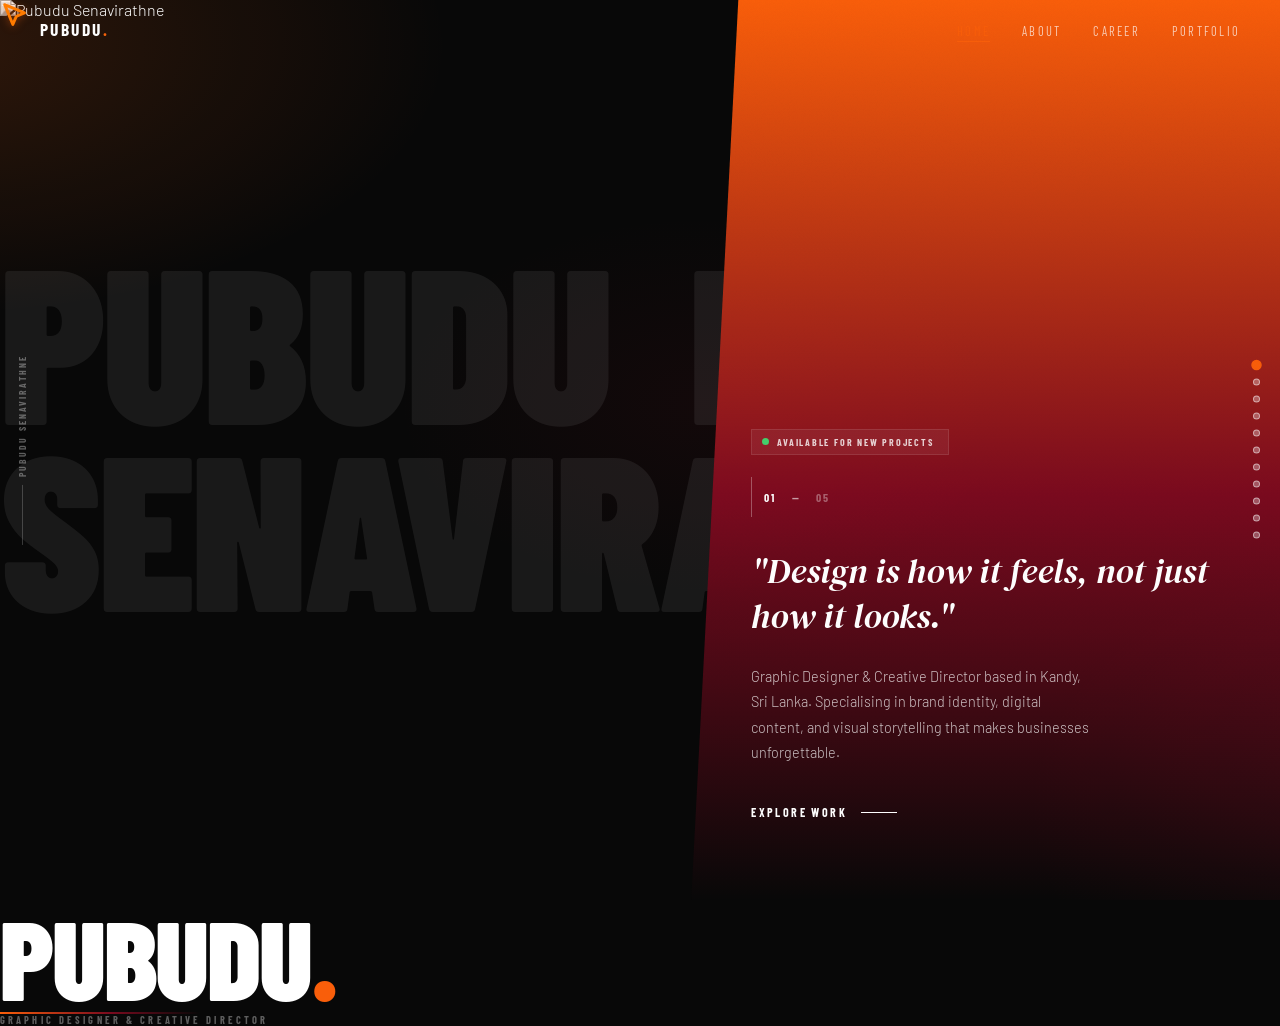
==== commit 4da7b547: "Add files via upload" ====
--- a/index.html
+++ b/index.html
@@ -1,1440 +1,4042 @@
 <!DOCTYPE html>
 <html lang="en">
-
 <head>
-  <meta charset="utf-8">
-  <meta content="width=device-width, initial-scale=1.0" name="viewport">
-  <title>Pubudu Senavirathne</title>
-  <meta name="description" content="">
-  <meta name="keywords" content="">
-
-  <!-- Favicons -->
-  <link href="assets/img/favicon.png" rel="icon">
-  <link href="assets/img/favicon.png" rel="apple-touch-icon">
-
-  <!-- Fonts -->
-  <link href="https://fonts.googleapis.com" rel="preconnect">
-  <link href="https://fonts.gstatic.com" rel="preconnect" crossorigin>
-  <link href="https://fonts.googleapis.com/css2?family=Roboto:ital,wght@0,100;0,300;0,400;0,500;0,700;0,900;1,100;1,300;1,400;1,500;1,700;1,900&family=Open+Sans:ital,wght@0,300;0,400;0,500;0,600;0,700;0,800;1,300;1,400;1,500;1,600;1,700;1,800&family=Quicksand:wght@300;400;500;600;700&display=swap" rel="stylesheet">
-
-  <!-- Vendor CSS Files -->
-  <link href="assets/vendor/bootstrap/css/bootstrap.min.css" rel="stylesheet">
-  <link href="assets/vendor/bootstrap-icons/bootstrap-icons.css" rel="stylesheet">
-  <link href="assets/vendor/aos/aos.css" rel="stylesheet">
-  <link href="assets/vendor/glightbox/css/glightbox.min.css" rel="stylesheet">
-  <link href="assets/vendor/swiper/swiper-bundle.min.css" rel="stylesheet">
-
-  <!-- Main CSS File -->
-  <link href="assets/css/main.css" rel="stylesheet">
-  
-  <style>
-    /* Top Navigation Bar Styling */
-    .top-navbar {
-      background: rgba(255, 255, 255, 0.95);
-      box-shadow: 0 2px 20px rgba(0, 0, 0, 0.1);
-      padding: 0.8rem 0;
-      position: sticky;
-      top: 0;
-      z-index: 1000;
-      transition: all 0.3s ease;
+<meta charset="UTF-8"/>
+<meta name="viewport" content="width=device-width, initial-scale=1.0"/>
+<title>Pubudu Senavirathne — Graphic Designer</title>
+<link rel="icon" type="image/svg+xml" href="data:image/svg+xml,%3Csvg xmlns='http://www.w3.org/2000/svg' viewBox='0 0 32 32'%3E%3Crect width='32' height='32' rx='6' fill='%23080808'/%3E%3Ctext x='5' y='25' font-family='Arial Black,sans-serif' font-size='22' font-weight='900' fill='%23ffffff'%3EP%3C/text%3E%3Ccircle cx='26' cy='24' r='4' fill="%23f95e0a"/%3E%3C/svg%3E">
+<link rel="preconnect" href="https://fonts.googleapis.com">
+<link href="https://fonts.googleapis.com/css2?family=Barlow+Condensed:ital,wght@0,300;0,400;0,700;0,900;1,700&family=Barlow:wght@300;400;500&family=DM+Serif+Display:ital@0;1&display=swap" rel="stylesheet">
+<style>
+*,*::before,*::after{box-sizing:border-box;margin:0;padding:0;cursor:none!important}
+:root{
+  --red:#f95e0a;
+  --orange:#f97316;
+  --crimson:#8b0a1a;
+  --black:#080808;
+  --white:#ffffff;
+  --gray:#666;
+  --lightgray:#1e1e1e;
+  /* Gradient extracted from reference image */
+  --grad-top:#f95e0a;
+  --grad-mid:#7a0a1e;
+  --grad-bottom:#080808;
+  --grad: linear-gradient(180deg, var(--grad-top) 0%, var(--grad-mid) 55%, var(--grad-bottom) 100%);
+  --grad-h: linear-gradient(90deg, var(--grad-top) 0%, var(--grad-mid) 55%, var(--grad-bottom) 100%);
+  --font-cond:'Barlow Condensed',sans-serif;
+  --font-body:'Barlow',sans-serif;
+  --font-serif:'DM Serif Display',serif;
+}
+html{
+  scroll-behavior:smooth;
+}
+body{
+  background:var(--black);color:var(--white);font-family:var(--font-body);font-weight:300;
+  overflow-x:hidden;cursor:none;
+}
+
+/* ══════════════════════════════════════════════
+   SECTION SNAP + ZOOM SCROLL SYSTEM
+══════════════════════════════════════════════ */
+#snap-root {
+  height: 100vh;
+  overflow-y: scroll;
+  overflow-x: hidden;
+  scroll-snap-type: y mandatory;
+  scroll-behavior: smooth;
+  -webkit-overflow-scrolling: touch;
+}
+
+/* Every snap section wrapper */
+.snap-section {
+  scroll-snap-align: start;
+  min-height: 100vh;
+  position: relative;
+  overflow: hidden;
+  will-change: transform;
+}
+
+/* Tall content sections allow internal height */
+.snap-section.tall {
+  min-height: 100vh;
+  height: auto;
+}
+
+/* Footer snap section */
+.snap-section:last-child {
+  min-height: auto;
+  scroll-snap-align: end;
+}
+
+/* The zoom-scale inner: starts at scale(1), zooms in slightly on snap entry */
+.snap-zoom-inner {
+  width: 100%;
+  min-height: 100vh;
+  transform: scale(1);
+  transform-origin: center center;
+  transition: transform 0.45s cubic-bezier(0.22, 1, 0.36, 1);
+  will-change: transform;
+}
+
+/* About — lock to 100vh */
+.snap-section:has(#about) {
+  height: 100vh;
+  overflow: hidden;
+}
+.snap-section:has(#about) .snap-zoom-inner {
+  height: 100vh;
+  min-height: 100vh;
+  overflow: hidden;
+}
+.snap-section:has(#about) #about {
+  height: 100vh;
+  overflow: hidden;
+}
+
+/* For sections that must be exactly 100vh (no overflow) */
+.snap-section:has(#stats) {
+  height: 100vh !important;
+  min-height: 100vh !important;
+  max-height: 100vh !important;
+  overflow: hidden !important;
+}
+.snap-section:has(#stats) .snap-zoom-inner {
+  height: 100vh !important;
+  min-height: 100vh !important;
+  max-height: 100vh !important;
+  display: flex !important;
+  flex-direction: column !important;
+  overflow: hidden !important;
+  transform: none !important;   /* kill the scale(1.06) zoom */
+  transition: none !important;
+}
+.snap-section:has(#stats).snapped .snap-zoom-inner {
+  transform: none !important;
+}
+.snap-section:has(#stats) #stats {
+  height: 100vh !important;
+  max-height: 100vh !important;
+  flex: 1 !important;
+  min-height: 0 !important;
+}
+
+/* Skills — lock to 100vh */
+.snap-section:has(#skills) {
+  height: 100vh;
+  overflow: hidden;
+}
+.snap-section:has(#skills) .snap-zoom-inner {
+  height: 100vh;
+  min-height: 100vh;
+  overflow: hidden;
+}
+.snap-section:has(#skills) #skills {
+  height: 100vh;
+  overflow: hidden;
+}
+
+.snap-section.snapped .snap-zoom-inner {
+  transform: scale(1);
+}
+
+/* Tall sections (skills, resume, services) can scroll internally */
+.snap-section.tall .snap-zoom-inner {
+  min-height: auto;
+}
+
+/* Section dot nav */
+#snap-dots {
+  position: fixed;
+  right: 20px;
+  top: 50%;
+  transform: translateY(-50%);
+  display: flex;
+  flex-direction: column;
+  gap: 10px;
+  z-index: 9000;
+  pointer-events: auto;
+}
+.snap-dot {
+  width: 7px;
+  height: 7px;
+  border-radius: 50%;
+  background: rgba(255,255,255,0.15);
+  border: 1.5px solid rgba(255,255,255,0.2);
+  cursor: pointer;
+  transition: all 0.3s cubic-bezier(0.22,1,0.36,1);
+  position: relative;
+}
+.snap-dot::after {
+  content: attr(data-label);
+  position: absolute;
+  right: 18px;
+  top: 50%;
+  transform: translateY(-50%);
+  font-family: var(--font-cond);
+  font-size: .58rem;
+  font-weight: 700;
+  letter-spacing: .14em;
+  text-transform: uppercase;
+  color: var(--white);
+  white-space: nowrap;
+  opacity: 0;
+  pointer-events: none;
+  transition: opacity .2s;
+}
+.snap-dot:hover::after { opacity: 1; }
+.snap-dot.active {
+  background: var(--grad-top);
+  border-color: var(--grad-top);
+  transform: scale(1.5);
+}
+/* On dark sections, invert dots */
+.snap-dot.light {
+  background: rgba(255,255,255,0.3);
+  border-color: rgba(255,255,255,0.5);
+}
+.snap-dot.light.active {
+  background: var(--red);
+  border-color: var(--red);
+}
+.snap-dot.light::after { color: var(--white); right: 20px; }
+
+@media(max-width:600px){
+  #snap-dots { display: none; }
+  .snap-zoom-inner { transform: scale(1); }
+}
+
+/* ── GLOBAL NOISE OVERLAY ───────────────────── */
+body::before{
+  content:'';
+  position:fixed;inset:0;
+  pointer-events:none;z-index:9990;
+  opacity:.055;
+  background-image:url("data:image/svg+xml,%3Csvg viewBox='0 0 256 256' xmlns='http://www.w3.org/2000/svg'%3E%3Cfilter id='noise'%3E%3CfeTurbulence type='fractalNoise' baseFrequency='0.9' numOctaves='4' stitchTiles='stitch'/%3E%3C/filter%3E%3Crect width='100%25' height='100%25' filter='url(%23noise)'/%3E%3C/svg%3E");
+  background-size:200px 200px;
+  mix-blend-mode:multiply;
+}
+
+/* ── GLOBAL SWIRL GRADIENT OVERLAY ─────────── */
+body::after{
+  content:'';
+  position:fixed;inset:0;
+  pointer-events:none;z-index:9989;
+  background:
+    radial-gradient(ellipse 80% 60% at -5% 5%, rgba(249,94,10,.16) 0%, transparent 50%),
+    radial-gradient(ellipse 55% 55% at 108% 90%, rgba(122,10,30,.14) 0%, transparent 50%),
+    radial-gradient(ellipse 40% 35% at 55% 45%, rgba(139,10,26,.08) 0%, transparent 60%);
+  mix-blend-mode:screen;
+}
+
+/* All sections sit above the fixed overlays */
+section, nav, footer, #preloader, #svg-cursor, #svg-burst, #scroll-progress, #cursor-spotlight{
+  position:relative;
+  z-index:1;
+}
+
+/* ── SCROLL PROGRESS ───────────────────────── */
+#scroll-progress{
+  position:fixed;top:0;left:0;width:0%;height:2px;
+  background:var(--grad-h);z-index:1000;
+  transition:width .08s linear;
+  transform-origin:left;
+}
+
+/* ── SVG ARROW CURSOR ──────────────────────── */
+#svg-cursor{
+  position:fixed;z-index:9999;pointer-events:none;
+  top:0;left:0;
+  will-change:transform;
+  width:28px;height:28px;
+}
+#svg-cursor svg{
+  filter:drop-shadow(0 0 4px rgba(249,94,10,.55));
+  transition:filter .25s ease,transform .2s cubic-bezier(.22,1,.36,1);
+  transform-origin:4px 4px;
+}
+#svg-cursor svg path{
+  stroke:#ff7b00;
+  transition:stroke .2s ease;
+}
+#svg-cursor.dark-zone svg{
+  filter:drop-shadow(0 0 4px rgba(0,0,0,.3));
+}
+#svg-cursor.dark-zone svg path{
+  stroke:#0f0f0f;
+}
+#svg-cursor.hovering svg{
+  filter:drop-shadow(0 0 10px rgba(249,94,10,.95)) drop-shadow(0 0 3px rgba(255,210,140,.6));
+  transform:scale(1.15);
+}
+#svg-cursor.dark-zone.hovering svg{
+  filter:drop-shadow(0 0 10px rgba(0,0,0,.5));
+}
+#svg-cursor.clicking svg{
+  filter:drop-shadow(0 0 16px rgba(249,94,10,1));
+  transform:scale(0.88);
+}
+#svg-cursor.dark-zone.clicking svg{
+  filter:drop-shadow(0 0 16px rgba(0,0,0,.6));
+}
+#svg-burst{
+  position:fixed;z-index:9998;pointer-events:none;
+  width:14px;height:14px;border-radius:50%;
+  border:1.5px solid #ff7b00;
+  top:0;left:0;
+  transform:translate(-50%,-50%) scale(0);
+  opacity:0;
+}
+#svg-burst.pop{animation:svgBurst .5s cubic-bezier(.22,1,.36,1) forwards}
+@keyframes svgBurst{
+  0%  {transform:translate(-50%,-50%) scale(0);opacity:.9;box-shadow:0 0 8px rgba(249,94,10,.7)}
+  100%{transform:translate(-50%,-50%) scale(4.5);opacity:0;box-shadow:none}
+}
+
+/* ── NAV ───────────────────────────────────── */
+nav{
+  position:fixed;top:0;width:100%;z-index:200;
+  display:flex;align-items:center;justify-content:space-between;
+  padding:18px 40px;
+  transition:background .4s,padding .4s;
+}
+nav.scrolled{
+  background:rgba(15,15,15,.96);
+  backdrop-filter:blur(12px);
+  padding:12px 40px;
+}
+.nav-logo{
+  font-family:var(--font-cond);font-size:1.1rem;font-weight:700;
+  letter-spacing:.14em;text-transform:uppercase;color:var(--white);text-decoration:none;
+  opacity:0;animation:fadeDown .6s ease .2s forwards;
+}
+.nav-logo span{color:var(--red)}
+.nav-links{display:flex;gap:32px;list-style:none}
+.nav-links li{opacity:0;animation:fadeDown .6s ease forwards}
+.nav-links li:nth-child(1){animation-delay:.3s}
+.nav-links li:nth-child(2){animation-delay:.38s}
+.nav-links li:nth-child(3){animation-delay:.46s}
+.nav-links li:nth-child(4){animation-delay:.54s}
+.nav-links a{
+  color:rgba(255,255,255,.7);text-decoration:none;
+  font-family:var(--font-cond);font-size:.78rem;font-weight:400;
+  letter-spacing:.18em;text-transform:uppercase;
+  transition:color .2s;position:relative;
+}
+.nav-links a::after{
+  content:'';position:absolute;bottom:-4px;left:0;
+  width:0;height:1px;background:var(--red);
+  transition:width .3s cubic-bezier(.22,1,.36,1);
+}
+.nav-links a:hover::after,.nav-links a.active::after{width:100%}
+.nav-links a:hover,.nav-links a.active{color:var(--red)}
+
+@keyframes fadeDown{
+  from{opacity:0;transform:translateY(-12px)}
+  to{opacity:1;transform:none}
+}
+
+/* ── HERO ──────────────────────────────────── */
+#hero{
+  position:relative;width:100%;height:100vh;min-height:600px;
+  background:var(--black);overflow:hidden;
+  display:flex;align-items:flex-end;
+}
+.hero-bg-name{
+  position:absolute;top:50%;left:0;
+  transform:translateY(-55%);
+  pointer-events:none;user-select:none;
+  width:100%;overflow:hidden;
+  display:flex;flex-direction:column;gap:0;
+}
+.hero-marquee-row{
+  display:flex;white-space:nowrap;
+  font-family:var(--font-cond);
+  font-size:clamp(100px,18vw,220px);
+  font-weight:900;line-height:.85;letter-spacing:-.02em;text-transform:uppercase;
+  color:rgba(255,255,255,.07);
+  will-change:transform;
+}
+.hero-marquee-track{
+  display:flex;gap:0.2em;flex-shrink:0;
+}
+.hero-marquee-row.go-left .hero-marquee-track{
+  animation:heroMarqLeft 35s linear infinite;
+}
+.hero-marquee-row.go-right .hero-marquee-track{
+  animation:heroMarqRight 42s linear infinite;
+}
+@keyframes heroMarqLeft{
+  0%  { transform:translateX(0); }
+  100%{ transform:translateX(-50%); }
+}
+@keyframes heroMarqRight{
+  0%  { transform:translateX(-50%); }
+  100%{ transform:translateX(0); }
+}
+.hero-photo{
+  position:absolute;left:0;top:0;width:80%;height:100%;
+  object-fit:contain;object-position:bottom center;
+  filter:grayscale(100%) contrast(1.05);
+  will-change:transform;
+  opacity:0;animation:heroPhotoIn 1.2s cubic-bezier(.22,1,.36,1) .4s forwards;
+}
+@keyframes heroPhotoIn{
+  from{opacity:0;transform:scale(1.06)}
+  to{opacity:1;transform:scale(1)}
+}
+.hero-red-block{
+  position:absolute;right:0;top:0;width:46%;height:100%;
+  background:var(--grad);
+  clip-path:polygon(8% 0,100% 0,100% 100%,0 100%);
+  transform:translateX(100%);
+  animation:redBlockIn .9s cubic-bezier(.22,1,.36,1) .1s forwards;
+}
+@keyframes redBlockIn{
+  to{transform:translateX(0)}
+}
+.hero-content{
+  position:relative;z-index:10;
+  width:46%;margin-left:auto;
+  padding:0 48px 80px 60px;
+}
+.hero-counter{
+  display:flex;align-items:center;gap:12px;margin-bottom:32px;
+  font-family:var(--font-cond);font-size:.72rem;font-weight:700;
+  letter-spacing:.16em;text-transform:uppercase;color:rgba(255,255,255,.6);
+  opacity:0;animation:fadeUp .6s ease .9s forwards;
+}
+.hero-counter span{color:var(--white)}
+.hero-counter::before{content:'';width:1px;height:40px;background:rgba(255,255,255,.3)}
+.hero-quote{
+  font-family:var(--font-serif);font-style:italic;
+  font-size:clamp(1.4rem,2.8vw,2.2rem);
+  line-height:1.3;color:var(--white);margin-bottom:24px;
+  overflow:hidden;
+}
+.hero-quote-inner{
+  display:block;
+  transform:translateY(100%);
+  animation:revealUp .8s cubic-bezier(.22,1,.36,1) 1s forwards;
+}
+@keyframes revealUp{to{transform:translateY(0)}}
+.hero-sub{
+  font-size:.9rem;line-height:1.75;color:rgba(255,255,255,.75);
+  max-width:340px;margin-bottom:36px;
+  opacity:0;transform:translateY(16px);
+  animation:fadeUp .7s ease 1.3s forwards;
+}
+.hero-cta{
+  display:inline-flex;align-items:center;gap:14px;
+  font-family:var(--font-cond);font-size:.75rem;font-weight:700;
+  letter-spacing:.2em;text-transform:uppercase;
+  color:var(--white);text-decoration:none;
+  transition:gap .3s,transform .2s ease;
+  opacity:0;animation:fadeUp .6s ease 1.6s forwards;
+  position:relative;
+}
+.hero-cta:hover{gap:22px}
+.hero-cta::after{
+  content:'';width:36px;height:1px;background:var(--white);
+  transition:width .3s;
+}
+.hero-cta:hover::after{width:52px}
+.hero-side{
+  position:absolute;left:16px;top:50%;transform:translateY(-50%);
+  display:flex;flex-direction:column;align-items:center;gap:8px;z-index:10;
+  opacity:0;animation:fadeIn .8s ease 1.8s forwards;
+}
+.hero-side-text{
+  font-family:var(--font-cond);font-size:.6rem;font-weight:700;
+  letter-spacing:.22em;text-transform:uppercase;color:rgba(255,255,255,.35);
+  writing-mode:vertical-rl;transform:rotate(180deg);
+}
+.hero-side-line{
+  width:1px;height:0;background:rgba(255,255,255,.2);
+  animation:lineGrow .8s ease 2s forwards;
+}
+@keyframes lineGrow{to{height:60px}}
+
+@keyframes fadeUp{
+  from{opacity:0;transform:translateY(20px)}
+  to{opacity:1;transform:none}
+}
+@keyframes fadeIn{from{opacity:0}to{opacity:1}}
+
+/* ── RIPPLE ────────────────────────────────── */
+.ripple-wrap{position:relative;overflow:hidden}
+.ripple-inner{
+  position:absolute;border-radius:50%;background:rgba(255,255,255,.18);
+  transform:scale(0);animation:ripple .65s ease-out forwards;
+  pointer-events:none;
+}
+@keyframes ripple{to{transform:scale(5);opacity:0}}
+
+/* ── REVEAL ANIMATIONS ─────────────────────── */
+.reveal{
+  opacity:0;transform:translateY(32px);
+  transition:opacity .75s cubic-bezier(.22,1,.36,1),transform .75s cubic-bezier(.22,1,.36,1);
+}
+.reveal.visible{opacity:1;transform:none}
+
+.reveal-left{
+  opacity:0;transform:translateX(-32px);
+  transition:opacity .75s cubic-bezier(.22,1,.36,1),transform .75s cubic-bezier(.22,1,.36,1);
+}
+.reveal-left.visible{opacity:1;transform:none}
+
+.reveal-scale{
+  opacity:0;transform:scale(.95);
+  transition:opacity .7s cubic-bezier(.22,1,.36,1),transform .7s cubic-bezier(.22,1,.36,1);
+}
+.reveal-scale.visible{opacity:1;transform:none}
+
+/* stagger delay helpers */
+.d1{transition-delay:.05s!important}
+.d2{transition-delay:.12s!important}
+.d3{transition-delay:.19s!important}
+.d4{transition-delay:.26s!important}
+.d5{transition-delay:.33s!important}
+.d6{transition-delay:.40s!important}
+
+/* ── ABOUT ─────────────────────────────────── */
+#about{
+  display:grid;grid-template-columns:1fr 1fr;
+  height:100vh;overflow:hidden;
+}
+.snap-section:has(#about){height:100vh!important;overflow:hidden!important;}
+.snap-section:has(#about) .snap-zoom-inner{height:100vh!important;min-height:100vh!important;overflow:hidden!important;}
+
+.about-left{
+  background:#f5f3ef;
+  padding:calc(56px + 28px) 44px 28px 40px;
+  position:relative;
+  border-right:1px solid #e0ddd9;
+  display:flex;flex-direction:column;justify-content:center;
+  overflow:hidden;height:100vh;box-sizing:border-box;
+}
+.about-label{
+  font-family:var(--font-cond);font-size:.65rem;font-weight:700;
+  letter-spacing:.28em;text-transform:uppercase;color:#888;
+  margin-bottom:12px;display:flex;align-items:center;gap:12px;
+}
+.about-label::before{
+  content:'';width:1px;height:0;background:var(--red);
+  transition:height .8s cubic-bezier(.22,1,.36,1);
+}
+.about-left.visible .about-label::before{height:32px}
+.about-title{
+  font-family:var(--font-cond);font-size:clamp(1.4rem,2.3vw,2rem);
+  font-weight:900;letter-spacing:.08em;text-transform:uppercase;
+  color:#0f0f0f;
+  margin-bottom:12px;line-height:1.05;
+}
+.about-title em{font-style:normal;color:var(--red)}
+.about-body p{font-size:.76rem;line-height:1.68;color:#444;margin-bottom:9px}
+.about-signature{margin-top:10px}
+.about-signature img{width:85px;opacity:.85}
+.about-vert{display:none}
+
+/* Shorter resume button — "CV" label */
+.resume-dl-btn{
+  display:inline-flex;align-items:center;gap:7px;
+  font-family:var(--font-cond);font-size:.6rem;font-weight:700;
+  letter-spacing:.14em;text-transform:uppercase;
+  color:var(--red);text-decoration:none;
+  border:1px solid rgba(249,94,10,.35);
+  padding:5px 12px;margin-top:10px;
+  width:fit-content;
+  align-self:flex-start;
+  transition:background .25s,border-color .25s,gap .3s;
+}
+.resume-dl-btn:hover{background:rgba(249,94,10,.1);border-color:var(--red);gap:11px}
+.resume-dl-btn svg{width:11px;height:11px;stroke:currentColor;fill:none;stroke-width:2;stroke-linecap:round;stroke-linejoin:round}
+
+/* Social strip — vertical squares, centered on left edge of photo */
+.social-strip{
+  position:absolute;
+  top:50%;
+  left:0;
+  transform:translateY(-50%);
+  display:flex;
+  flex-direction:column;
+  gap:0;
+  z-index:20;
+  width:auto;
+}
+.social-btn{
+  background:var(--black);color:var(--white);
+  display:flex;align-items:center;justify-content:center;
+  width:48px;height:48px;
+  text-decoration:none;
+  font-family:var(--font-cond);font-size:.6rem;font-weight:700;
+  letter-spacing:.06em;
+  transition:background .2s,transform .25s cubic-bezier(.22,1,.36,1);
+  flex-shrink:0;
+}
+.social-btn:first-child{
+  background:var(--grad-h);
+  width:auto;
+  padding:0 14px;
+  gap:7px;
+}
+.social-btn:hover{background:var(--grad-h);opacity:.85}
+.social-btn svg{width:15px;height:15px;fill:currentColor;flex-shrink:0}
+
+/* Right side — photo COVERS the panel fully */
+.about-right{
+  position:relative;overflow:hidden;
+  background:var(--black);
+  height:100vh;
+}
+.about-right-photo{
+  width:100%;height:100%;
+  object-fit:cover;object-position:center top;
+  filter:grayscale(100%) contrast(1.05);display:block;
+  transition:filter .6s ease,transform .6s cubic-bezier(.22,1,.36,1);
+}
+.about-right:hover .about-right-photo{
+  filter:grayscale(60%) contrast(1.05);transform:scale(1.02);
+}
+
+/* X Follow button — pinned top-right of photo, below nav */
+.about-x-follow{
+  position:absolute;top:72px;right:14px;z-index:10;
+  display:inline-flex;align-items:center;gap:7px;
+  background:var(--grad-h);color:var(--white);
+  font-family:var(--font-cond);font-size:.58rem;font-weight:700;
+  letter-spacing:.12em;text-transform:uppercase;
+  padding:6px 13px;text-decoration:none;
+  box-shadow:0 4px 16px rgba(0,0,0,.35);
+  transition:opacity .2s,transform .2s cubic-bezier(.22,1,.36,1);
+}
+.about-x-follow:hover{opacity:.85;transform:scale(1.04)}
+
+.about-right-overlay{
+  position:absolute;bottom:0;right:0;
+  background:#f5f3ef;padding:16px 20px;
+  border-top:2px solid transparent;
+  border-image:var(--grad-h) 1;
+  opacity:0;transform:translateY(20px);
+  transition:opacity .7s ease .3s,transform .7s cubic-bezier(.22,1,.36,1) .3s;
+}
+.about-right.visible .about-right-overlay{opacity:1;transform:none}
+.about-quote-big{
+  font-family:var(--font-serif);font-size:clamp(.74rem,1vw,.9rem);
+  font-style:italic;line-height:1.5;color:#1a1a1a;max-width:200px;
+}
+.about-dots{
+  position:absolute;right:14px;top:14px;
+  width:60px;height:60px;
+  background-image:radial-gradient(circle,rgba(255,255,255,.12) 1px,transparent 1px);
+  background-size:8px 8px;pointer-events:none;
+}
+
+/* ── SKILLS ────────────────────────────────── */
+#skills{
+  background:var(--black);
+  height:100vh;
+  display:grid;grid-template-columns:1fr 1fr;gap:0;
+  overflow:hidden;
+}
+.skills-left{
+  padding:48px 56px 48px 48px;
+  border-right:1px solid rgba(255,255,255,.08);
+  display:flex;flex-direction:column;justify-content:center;
+  overflow:hidden;
+}
+.skills-right{
+  padding:48px 48px 48px 56px;
+  display:flex;flex-direction:column;justify-content:center;
+  overflow:hidden;
+}
+.skills-big-label{
+  font-family:var(--font-cond);font-size:clamp(48px,7vw,90px);
+  font-weight:900;letter-spacing:-.02em;text-transform:uppercase;
+  color:rgba(255,255,255,.05);line-height:.9;margin-bottom:-14px;
+  pointer-events:none;user-select:none;
+}
+.skills-section-label{
+  font-family:var(--font-cond);font-size:.66rem;font-weight:700;
+  letter-spacing:.26em;text-transform:uppercase;color:var(--red);
+  margin-bottom:24px;margin-top:18px;
+  display:flex;align-items:center;gap:10px;
+}
+.skills-section-label::after{
+  content:'';height:1px;background:rgba(255,255,255,.1);
+  width:0;transition:width 1s cubic-bezier(.22,1,.36,1) .3s;flex:1;
+}
+#skills.visible .skills-section-label::after{width:100%}
+.skill-row{margin-bottom:18px}
+.skill-top{display:flex;justify-content:space-between;margin-bottom:6px}
+.skill-name{
+  font-family:var(--font-cond);font-size:.82rem;font-weight:700;
+  letter-spacing:.1em;text-transform:uppercase;color:var(--white);
+}
+.skill-pct{font-family:var(--font-cond);font-size:.74rem;font-weight:400;color:var(--red)}
+.skill-track{height:2px;background:rgba(255,255,255,.1);position:relative;overflow:hidden;}
+.skill-bar{
+  height:100%;background:var(--grad-h);width:0;
+  transition:width 1.4s cubic-bezier(.22,1,.36,1);position:relative;
+}
+.skill-bar::after{
+  content:'';position:absolute;right:0;top:-2px;
+  width:6px;height:6px;border-radius:50%;background:var(--red);
+  opacity:0;transition:opacity .2s;
+}
+#skills.visible .skill-bar::after{opacity:1}
+
+/* timeline */
+.timeline-item{
+  display:flex;gap:16px;margin-bottom:20px;
+  padding-bottom:20px;border-bottom:1px solid rgba(255,255,255,.07);
+  opacity:0;transform:translateX(-20px);
+  transition:opacity .6s cubic-bezier(.22,1,.36,1),transform .6s cubic-bezier(.22,1,.36,1);
+}
+.timeline-item:last-child{border-bottom:none;margin-bottom:0;padding-bottom:0}
+.timeline-item.visible{opacity:1;transform:none}
+.tl-year{
+  font-family:var(--font-cond);font-size:1.5rem;font-weight:900;
+  color:var(--red);line-height:1;flex-shrink:0;width:50px;
+}
+.tl-title{
+  font-family:var(--font-cond);font-size:.82rem;font-weight:700;
+  letter-spacing:.06em;text-transform:uppercase;color:var(--white);margin-bottom:4px;
+}
+.tl-sub{font-size:.76rem;color:rgba(255,255,255,.4);line-height:1.5}
+
+/* ── QUOTE BREAK ───────────────────────────── */
+#quote-break{
+  background:#0d0d0d;
+  display:grid;grid-template-columns:1fr 1fr;
+  min-height:70vh;
+}
+.quote-photo-wrap{
+  position:relative;overflow:hidden;
+  background:var(--black);
+}
+.quote-photo-wrap img{
+  width:100%;height:100%;
+  object-fit:cover;object-position:center top;
+  display:block;
+  transition:transform .6s cubic-bezier(.22,1,.36,1);
+}
+.quote-photo-wrap:hover img{transform:scale(1.04)}
+.quote-photo-wrap::after{
+  content:'';position:absolute;bottom:0;left:0;right:0;
+  height:8px;background:var(--grad-h);
+  transform:scaleX(0);transform-origin:left;
+  transition:transform .8s cubic-bezier(.22,1,.36,1) .4s;
+}
+#quote-break.visible .quote-photo-wrap::after{transform:scaleX(1)}
+.quote-text-wrap{
+  display:flex;flex-direction:column;justify-content:center;
+  padding:80px 64px;
+}
+.quote-mark{
+  font-family:var(--font-cond);font-size:8rem;font-weight:900;
+  line-height:.6;color:var(--red);margin-bottom:8px;
+  opacity:0;transform:translateY(-20px);
+  transition:opacity .5s ease .2s,transform .5s cubic-bezier(.22,1,.36,1) .2s;
+}
+#quote-break.visible .quote-mark{opacity:1;transform:none}
+.quote-big{
+  font-family:var(--font-cond);
+  font-size:clamp(2rem,5vw,4rem);
+  font-weight:900;letter-spacing:-.01em;line-height:1.05;
+  text-transform:uppercase;color:var(--white);margin-bottom:32px;
+}
+.quote-big .qline{
+  overflow:hidden;display:block;
+}
+.quote-big .qline span{
+  display:block;transform:translateY(110%);
+  transition:transform .7s cubic-bezier(.22,1,.36,1);
+}
+.quote-big .qline:nth-child(1) span{transition-delay:.3s}
+.quote-big .qline:nth-child(2) span{transition-delay:.42s}
+.quote-big .qline:nth-child(3) span{transition-delay:.54s}
+#quote-break.visible .quote-big .qline span{transform:translateY(0)}
+.quote-attr{
+  font-family:var(--font-cond);font-size:.72rem;font-weight:700;
+  letter-spacing:.2em;text-transform:uppercase;color:var(--gray);
+  opacity:0;transition:opacity .6s ease .9s;
+}
+#quote-break.visible .quote-attr{opacity:1}
+
+/* ── RESUME ────────────────────────────────── */
+#resume{
+  display:grid;grid-template-columns:1fr 1fr;
+  background:#080808;
+  height:100vh;
+  overflow:hidden;
+}
+.snap-section:has(#resume){height:100vh!important;overflow:hidden!important;}
+.snap-section:has(#resume) .snap-zoom-inner{height:100vh!important;min-height:100vh!important;overflow:hidden!important;}
+.resume-left{
+  background:var(--black);
+  padding:calc(56px + 32px) 48px 32px 48px;
+  position:relative;overflow:hidden;
+  display:flex;flex-direction:column;justify-content:center;
+  height:100vh;box-sizing:border-box;
+}
+.resume-bg-text{
+  position:absolute;bottom:-30px;left:-10px;
+  font-family:var(--font-cond);font-size:clamp(60px,10vw,120px);
+  font-weight:900;letter-spacing:-.02em;text-transform:uppercase;
+  color:rgba(255,255,255,.04);pointer-events:none;user-select:none;line-height:1;
+}
+.resume-label{
+  font-family:var(--font-cond);font-size:.65rem;font-weight:700;
+  letter-spacing:.28em;text-transform:uppercase;color:var(--red);
+  margin-bottom:24px;
+  display:flex;align-items:center;gap:12px;
+}
+.resume-label::after{
+  content:'';height:1px;background:linear-gradient(90deg, rgba(249,94,10,.3), transparent);
+  width:0;transition:width .8s cubic-bezier(.22,1,.36,1) .4s;flex:1;
+}
+.resume-left.visible .resume-label::after,
+.resume-right.visible .resume-label::after{width:100%}
+.job{
+  padding-left:16px;border-left:2px solid rgba(249,94,10,.2);
+  margin-bottom:24px;
+  transition:border-color .3s,transform .3s cubic-bezier(.22,1,.36,1);
+}
+.job:hover{border-left-color:var(--red);transform:translateX(4px)}
+.job-title{
+  font-family:var(--font-cond);font-size:.9rem;font-weight:700;
+  letter-spacing:.06em;text-transform:uppercase;color:var(--white);margin-bottom:3px;
+}
+.job-co{font-size:.78rem;color:var(--red);margin-bottom:3px}
+.job-period{
+  font-family:var(--font-cond);font-size:.6rem;font-weight:700;
+  letter-spacing:.14em;text-transform:uppercase;color:rgba(255,255,255,.3);margin-bottom:7px;
+}
+.job-desc{font-size:.78rem;color:rgba(255,255,255,.5);line-height:1.6}
+
+.resume-right{
+  padding:calc(56px + 32px) 48px 32px 48px;
+  background:#0d0d0d;
+  display:flex;flex-direction:column;justify-content:center;
+  height:100vh;box-sizing:border-box;overflow:hidden;
+}
+.edu-item{
+  margin-bottom:20px;padding-bottom:20px;
+  border-bottom:1px solid rgba(255,255,255,.07);
+  transition:transform .3s cubic-bezier(.22,1,.36,1);
+}
+.edu-item:last-of-type{border-bottom:none}
+.edu-item:hover{transform:translateX(4px)}
+.edu-year{
+  font-family:var(--font-cond);font-size:3.5rem;font-weight:900;
+  color:rgba(255,255,255,.08);line-height:1;margin-bottom:8px;letter-spacing:-.02em;
+  transition:color .3s;
+}
+.edu-item:hover .edu-year{color:var(--red)}
+.edu-title{
+  font-family:var(--font-cond);font-size:.95rem;font-weight:700;
+  letter-spacing:.06em;text-transform:uppercase;margin-bottom:4px;
+}
+.edu-place{font-size:.82rem;color:var(--red);margin-bottom:8px}
+.edu-desc{font-size:.83rem;color:rgba(255,255,255,.4);line-height:1.65}
+.cert-row{display:flex;flex-wrap:wrap;gap:8px;margin-top:28px}
+.cert-pill{
+  border:1px solid rgba(255,255,255,.1);padding:6px 14px;
+  font-family:var(--font-cond);font-size:.64rem;font-weight:700;
+  letter-spacing:.1em;text-transform:uppercase;color:rgba(255,255,255,.35);
+  transition:all .25s cubic-bezier(.22,1,.36,1);
+  cursor:default;
+}
+.cert-pill:hover{
+  border-color:var(--red);color:var(--red);
+  transform:translateY(-2px);
+}
+
+/* ── SERVICES ──────────────────────────────── */
+#services{background:var(--grad);padding:0;overflow:visible}
+.services-top{
+  display:flex;align-items:flex-end;justify-content:space-between;
+  padding:0 40px 40px;
+  border-bottom:none;
+}
+.services-heading{
+  font-family:var(--font-cond);font-size:clamp(2.5rem,6vw,5rem);
+  font-weight:900;letter-spacing:-.02em;text-transform:uppercase;
+  color:var(--white);line-height:1;
+}
+.services-heading em{font-style:normal;color:rgba(255,255,255,.4)}
+.services-intro-text{
+  max-width:340px;font-size:.9rem;
+  color:rgba(255,255,255,.75);line-height:1.75;text-align:right;
+}
+.services-grid{
+  display:grid;grid-template-columns:repeat(4,1fr);
+  gap:0;
+  margin:40px 0 80px;
+}
+.svc-card{
+  background:rgba(0,0,0,.18);padding:36px 28px;
+  position:relative;overflow:hidden;
+  border:1px solid rgba(255,255,255,.06);
+  backdrop-filter:blur(4px);
+}
+.svc-num{
+  font-family:var(--font-cond);font-size:4rem;font-weight:900;
+  color:rgba(255,255,255,.12);line-height:1;margin-bottom:24px;letter-spacing:-.02em;
+}
+.svc-icon{margin-bottom:18px}
+.svc-icon svg{
+  width:28px;height:28px;stroke:rgba(255,255,255,.85);fill:none;
+  stroke-width:1.5;stroke-linecap:round;stroke-linejoin:round;
+}
+.svc-title{
+  font-family:var(--font-cond);font-size:1rem;font-weight:700;
+  letter-spacing:.08em;text-transform:uppercase;color:var(--white);margin-bottom:12px;
+}
+.svc-desc{font-size:.82rem;color:rgba(255,255,255,.65);line-height:1.7}
+
+/* ── BRANDYGEN AGENCY BANNER ───────────────── */
+.brandygen-banner{
+  background:var(--black);
+  display:flex;align-items:center;justify-content:space-between;
+  gap:40px;
+  padding:36px 48px;
+  box-sizing:border-box;
+  position:relative;
+  max-width:1100px;
+  margin:48px auto 0;
+  overflow:hidden;
+  border-radius:20px;
+  box-shadow:0 20px 60px rgba(0,0,0,.35), 0 4px 16px rgba(0,0,0,.2);
+}
+.brandygen-banner.visible{opacity:1;transform:none}
+.brandygen-banner::before{
+  content:'';position:absolute;inset:0;
+  background:radial-gradient(ellipse 50% 120% at 15% 50%, rgba(249,94,10,.12) 0%, transparent 65%);
+  pointer-events:none;
+}
+.brandygen-left{
+  display:flex;align-items:center;gap:32px;
+  position:relative;z-index:1;
+}
+/* Logo with glow effect */
+.brandygen-logo-wrap{
+  position:relative;
+  flex-shrink:0;
+}
+.brandygen-logo-img{
+  height:42px;width:auto;
+  position:relative;z-index:1;
+  filter:none;
+  transition:filter .4s ease;
+}
+.brandygen-logo-wrap:hover .brandygen-logo-img{
+  filter:drop-shadow(0 0 14px rgba(249,94,10,.85)) drop-shadow(0 0 36px rgba(122,10,30,.5)) drop-shadow(0 0 60px rgba(249,94,10,.2));
+}
+.brandygen-divider{
+  width:1px;height:42px;
+  background:rgba(255,255,255,.1);
+  flex-shrink:0;
+}
+.brandygen-meta{}
+.brandygen-role{
+  font-family:var(--font-cond);font-size:.6rem;font-weight:700;
+  letter-spacing:.28em;text-transform:uppercase;
+  color:var(--red);margin-bottom:5px;
+  display:flex;align-items:center;gap:8px;
+}
+.brandygen-role::before{
+  content:'';width:5px;height:5px;border-radius:50%;background:var(--red);
+  animation:bgyPulse 2s ease-in-out infinite;
+}
+@keyframes bgyPulse{
+  0%,100%{opacity:1;transform:scale(1)}
+  50%{opacity:.35;transform:scale(.65)}
+}
+.brandygen-name{
+  font-family:var(--font-cond);font-size:1.1rem;font-weight:900;
+  letter-spacing:.06em;text-transform:uppercase;color:var(--white);
+  line-height:1;
+}
+.brandygen-name span{color:var(--red)}
+
+/* Agency link button */
+.brandygen-link{
+  display:inline-flex;align-items:center;gap:10px;
+  font-family:var(--font-cond);font-size:.65rem;font-weight:700;
+  letter-spacing:.18em;text-transform:uppercase;
+  color:var(--red);text-decoration:none;
+  border:1px solid rgba(249,94,10,.35);
+  padding:7px 16px;
+  margin-top:10px;
+  transition:background .25s,border-color .25s,gap .3s,color .25s;
+  width:fit-content;
+}
+.brandygen-link:hover{
+  background:rgba(249,94,10,.12);
+  border-color:var(--red);
+  gap:16px;
+  color:var(--white);
+}
+.brandygen-link svg{
+  width:12px;height:12px;stroke:currentColor;fill:none;
+  stroke-width:2;stroke-linecap:round;stroke-linejoin:round;
+  transition:transform .3s cubic-bezier(.22,1,.36,1);
+}
+.brandygen-link:hover svg{transform:translateX(3px)}
+
+.brandygen-right{
+  display:flex;align-items:center;gap:40px;
+  position:relative;z-index:1;
+}
+.brandygen-stat{text-align:center;flex-shrink:0}
+.brandygen-stat-num{
+  font-family:var(--font-cond);font-size:1.9rem;font-weight:900;
+  color:var(--white);line-height:1;letter-spacing:-.02em;
+}
+.brandygen-stat-num span{color:var(--red)}
+.brandygen-stat-label{
+  font-family:var(--font-cond);font-size:.56rem;font-weight:700;
+  letter-spacing:.2em;text-transform:uppercase;
+  color:rgba(255,255,255,.3);margin-top:4px;
+}
+.brandygen-tagline{
+  max-width:240px;
+  font-family:var(--font-serif);font-style:italic;
+  font-size:.85rem;line-height:1.65;
+  color:rgba(255,255,255,.4);
+  border-left:1px solid rgba(255,255,255,.08);
+  padding-left:28px;
+}
+@media(max-width:1024px){
+  .brandygen-tagline{display:none}
+}
+@media(max-width:768px){
+  .brandygen-banner{flex-direction:column;align-items:flex-start;gap:24px;padding:28px 24px}
+  .brandygen-right{gap:24px}
+}
+
+/* ── PORTFOLIO FAN CAROUSEL ─────────────────── */
+#portfolio{
+  background:var(--black);
+  padding:calc(56px + 24px) 40px 24px;
+  position:relative;
+  overflow:hidden;
+  height:100vh;
+  box-sizing:border-box;
+  display:flex;
+  align-items:center;
+}
+.snap-section:has(#portfolio){height:100vh!important;overflow:hidden!important;}
+.snap-section:has(#portfolio) .snap-zoom-inner{height:100vh!important;min-height:100vh!important;overflow:hidden!important;}
+#portfolio::before{
+  content:'';
+  position:absolute;inset:0;
+  background:radial-gradient(ellipse 80% 60% at 50% 110%, rgba(249,94,10,.08) 0%, transparent 70%);
+  pointer-events:none;
+}
+
+/* Two-column layout */
+.port-layout{
+  display:grid;
+  grid-template-columns:1fr 1.4fr;
+  align-items:center;
+  gap:0;
+  width:100%;
+  height:100%;
+  max-height:calc(100vh - 56px - 48px);
+}
+.port-left{
+  display:flex;
+  flex-direction:column;
+  justify-content:center;
+  padding-right:60px;
+  z-index:2;
+}
+.port-right{
+  position:relative;
+  overflow:visible;
+}
+
+.port-section-top{
+  display:flex;flex-direction:column;
+  margin-bottom:24px;
+}
+.port-section-label{
+  font-family:var(--font-cond);font-size:.68rem;font-weight:700;
+  letter-spacing:.28em;text-transform:uppercase;color:var(--red);
+  display:flex;align-items:center;gap:12px;margin-bottom:16px;
+}
+.port-section-label::after{
+  content:'';width:48px;height:1px;background:rgba(249,94,10,.5);
+}
+.port-section-heading{
+  font-family:var(--font-cond);font-size:clamp(2.8rem,6vw,5rem);
+  font-weight:900;letter-spacing:-.02em;text-transform:uppercase;
+  color:var(--white);line-height:.95;
+}
+.port-section-heading em{font-style:normal;color:var(--red)}
+
+/* Fan stage */
+.fan-stage{
+  position:relative;
+  width:100%;
+  height:min(500px, calc(100vh - 200px));
+  display:flex;align-items:flex-end;justify-content:center;
+  perspective:1400px;
+  overflow:visible;
+}
+
+/* Each fan card */
+.fan-card{
+  position:absolute;
+  bottom:0;
+  width:min(300px, 22vw);
+  height:min(420px, 55vh);
+  border-radius:14px;
+  overflow:hidden;
+  cursor:pointer;
+  transform-origin:bottom center;
+  transition:transform .65s cubic-bezier(.22,1,.36,1),
+             opacity .5s ease,
+             box-shadow .5s ease,
+             z-index 0s;
+  box-shadow:0 24px 60px rgba(0,0,0,.6);
+  border:1px solid rgba(255,255,255,.07);
+  will-change:transform;
+  user-select:none;
+}
+.fan-card img{
+  width:100%;height:100%;object-fit:cover;display:block;
+  transition:transform .6s cubic-bezier(.22,1,.36,1),filter .5s;
+  filter:saturate(.6) brightness(.85);
+}
+.fan-card.center img{
+  filter:saturate(1) brightness(1);
+}
+.fan-card::after{
+  content:'';position:absolute;inset:0;
+  background:linear-gradient(to top,rgba(0,0,0,.88) 0%,rgba(0,0,0,.2) 50%,transparent 100%);
+  opacity:1;
+  transition:opacity .4s;
+}
+.fan-card-info{
+  position:absolute;bottom:0;left:0;right:0;
+  padding:20px 22px;z-index:2;
+  transform:translateY(6px);
+  transition:transform .4s cubic-bezier(.22,1,.36,1),opacity .4s;
+  opacity:.7;
+}
+.fan-card.center .fan-card-info{
+  opacity:1;transform:none;
+}
+.fan-card-cat{
+  font-family:var(--font-cond);font-size:.55rem;font-weight:700;
+  letter-spacing:.24em;text-transform:uppercase;color:var(--red);margin-bottom:4px;
+}
+.fan-card-name{
+  font-family:var(--font-cond);font-size:1rem;font-weight:900;
+  letter-spacing:.04em;text-transform:uppercase;color:var(--white);
+  line-height:1.1;
+}
+.fan-card.center{
+  box-shadow:0 32px 80px rgba(0,0,0,.8), 0 0 0 1.5px rgba(249,94,10,.6), 0 0 40px rgba(122,10,30,.25);
+}
+.fan-card:hover img{transform:scale(1.04)}
+.fan-card.center:hover img{transform:scale(1.03)}
+
+/* Bottom info strip */
+.port-info-strip{
+  display:flex;
+  flex-direction:column;
+  gap:24px;
+  border-top:1px solid rgba(255,255,255,.07);
+  padding-top:32px;
+  margin-bottom:32px;
+}
+.port-info-text{max-width:480px}
+.port-info-cat{
+  font-family:var(--font-cond);font-size:.62rem;font-weight:700;
+  letter-spacing:.24em;text-transform:uppercase;color:var(--red);
+  margin-bottom:10px;
+  display:flex;align-items:center;gap:8px;
+}
+.port-info-cat::before{content:'';width:5px;height:5px;background:var(--red);border-radius:50%}
+.port-info-title{
+  font-family:var(--font-cond);font-size:clamp(1.6rem,3.5vw,2.4rem);
+  font-weight:900;letter-spacing:.04em;text-transform:uppercase;
+  color:var(--white);line-height:1.05;margin-bottom:14px;
+  transition:opacity .4s ease;
+}
+.port-info-desc{
+  font-size:.85rem;line-height:1.85;color:rgba(255,255,255,.55);
+  transition:opacity .4s ease;
+}
+.port-info-cta{
+  display:inline-flex;align-items:center;gap:14px;
+  font-family:var(--font-cond);font-size:.7rem;font-weight:700;
+  letter-spacing:.2em;text-transform:uppercase;
+  color:var(--white);text-decoration:none;
+  border:1px solid rgba(249,94,10,.45);
+  padding:12px 24px;
+  margin-top:28px;
+  transition:background .3s,border-color .3s,gap .3s,box-shadow .3s;
+  flex-shrink:0;
+  align-self:center;
+}
+.port-info-cta:hover{background:var(--grad-h);border-color:transparent;gap:22px;box-shadow:0 6px 20px rgba(249,94,10,.3)}
+.port-info-cta svg{width:14px;height:14px;stroke:currentColor;fill:none;stroke-width:2;stroke-linecap:round;stroke-linejoin:round}
+
+/* Dot indicators */
+.port-dots{
+  display:flex;align-items:center;gap:7px;
+  justify-content:center;
+  margin-top:36px;
+}
+.port-dot{
+  width:5px;height:5px;border-radius:50%;
+  background:rgba(255,255,255,.2);
+  cursor:pointer;
+  transition:background .3s,transform .3s;
+}
+.port-dot.active{background:var(--grad-top);transform:scale(1.4)}
+
+@media(max-width:900px){
+  .port-layout{grid-template-columns:1fr;gap:48px}
+  .port-left{padding-right:0}
+  .port-section-top{margin-bottom:32px}
+  .fan-stage{height:500px}
+  .fan-card{width:280px;height:400px}
+}
+@media(max-width:600px){
+  #portfolio{padding:72px 24px 60px}
+  .fan-stage{height:400px}
+  .fan-card{width:200px;height:290px}
+}
+
+/* ── TESTIMONIALS ──────────────────────────── */
+#testimonials{
+  display:grid;grid-template-columns:38% 1fr;
+  background:#080808;
+}
+.testi-left{
+  background:var(--grad);padding:80px 48px;
+  display:flex;flex-direction:column;justify-content:center;
+}
+.testi-big-label{
+  font-family:var(--font-cond);font-size:clamp(3rem,7vw,7rem);
+  font-weight:900;letter-spacing:-.02em;text-transform:uppercase;
+  color:rgba(255,255,255,.07);line-height:.85;margin-bottom:-20px;
+  pointer-events:none;user-select:none;
+}
+.testi-section-label{
+  font-family:var(--font-cond);font-size:.68rem;font-weight:700;
+  letter-spacing:.26em;text-transform:uppercase;color:var(--red);
+  margin-bottom:28px;
+  display:flex;align-items:center;gap:10px;
+}
+.testi-section-label::after{
+  content:'';height:1px;background:rgba(249,94,10,.3);
+  width:0;flex:1;
+  transition:width .8s cubic-bezier(.22,1,.36,1) .3s;
+}
+.testi-left.visible .testi-section-label::after{width:100%}
+.testi-heading{
+  font-family:var(--font-cond);font-size:clamp(1.8rem,3vw,2.6rem);
+  font-weight:900;letter-spacing:.04em;text-transform:uppercase;
+  color:var(--white);line-height:1.1;
+}
+.testi-heading em{font-style:normal;color:var(--red)}
+.testi-right{
+  padding:80px 56px;
+  display:flex;flex-direction:column;justify-content:center;gap:32px;
+}
+.testi-card{
+  padding:32px 36px;border-left:3px solid rgba(255,255,255,.08);
+  transition:border-color .3s,transform .35s cubic-bezier(.22,1,.36,1),background .3s;
+  opacity:0;transform:translateX(20px);
+}
+.testi-card.visible{opacity:1;transform:none}
+.testi-card:hover{
+  border-left-color:var(--red);
+  transform:translateX(6px);
+  background:rgba(249,94,10,.04);
+}
+.testi-q{
+  font-family:var(--font-serif);font-style:italic;
+  font-size:.96rem;line-height:1.75;color:rgba(255,255,255,.65);margin-bottom:20px;
+}
+.testi-author{
+  font-family:var(--font-cond);font-size:.7rem;font-weight:700;
+  letter-spacing:.14em;text-transform:uppercase;color:var(--red);
+}
+
+/* ── FAQ ───────────────────────────────────── */
+#faq{background:#0d0d0d;padding:0;border-top:1px solid rgba(255,255,255,.06);overflow:hidden}
+.faq-inner{
+  max-width:100%;margin:0;
+  display:grid;grid-template-columns:1fr 1fr;gap:0;align-items:stretch;
+}
+.faq-left{
+  position:relative;
+  overflow:hidden;
+  min-height:600px;
+}
+.faq-illustration{
+  width:100%;height:100%;
+  object-fit:cover;object-position:center center;
+  display:block;
+}
+.faq-right{padding:80px 64px}
+.faq-header{margin-bottom:56px;display:flex;align-items:flex-end;gap:32px}
+.faq-heading{
+  font-family:var(--font-cond);font-size:clamp(2rem,5vw,4rem);
+  font-weight:900;letter-spacing:-.02em;text-transform:uppercase;
+  color:var(--white);line-height:1;
+}
+.faq-heading em{font-style:normal;color:var(--red)}
+.faq-item{border-bottom:1px solid rgba(255,255,255,.07)}
+.faq-q{
+  width:100%;display:flex;justify-content:space-between;align-items:center;
+  padding:22px 0;background:none;border:none;
+  font-family:var(--font-cond);font-size:.98rem;font-weight:700;
+  letter-spacing:.04em;text-transform:uppercase;text-align:left;
+  color:var(--white);cursor:pointer;
+  transition:color .2s,transform .2s;
+}
+.faq-q:hover{color:var(--red)}
+.faq-icon{
+  width:18px;height:18px;flex-shrink:0;
+  stroke:var(--red);fill:none;stroke-width:2.2;stroke-linecap:round;
+  transition:transform .35s cubic-bezier(.22,1,.36,1);
+}
+.faq-item.open .faq-icon{transform:rotate(45deg)}
+.faq-a{
+  max-height:0;overflow:hidden;
+  transition:max-height .45s cubic-bezier(.22,1,.36,1),padding .3s;
+  font-size:.88rem;color:rgba(255,255,255,.45);line-height:1.8;padding:0;
+}
+.faq-item.open .faq-a{max-height:200px;padding-bottom:20px}
+@media(max-width:900px){
+  .faq-inner{grid-template-columns:1fr;gap:0}
+  .faq-left{min-height:55vw}
+  .faq-right{padding:56px 36px}
+}
+
+/* ── CONTACT ───────────────────────────────── */
+#contact{display:grid;grid-template-columns:1fr 1fr;background:var(--black)}
+.contact-left{
+  background:var(--grad);
+  display:flex;flex-direction:column;justify-content:center;
+  position:relative;overflow:hidden;
+}
+.contact-bg-text{
+  position:absolute;bottom:-20px;left:-10px;
+  font-family:var(--font-cond);font-size:clamp(50px,7vw,100px);
+  font-weight:900;letter-spacing:-.02em;text-transform:uppercase;
+  color:rgba(0,0,0,.12);pointer-events:none;user-select:none;line-height:1;
+}
+.contact-heading{
+  font-family:var(--font-cond);
+  font-weight:900;letter-spacing:-.02em;text-transform:uppercase;
+  color:var(--white);line-height:1;
+  position:relative;z-index:1;
+}
+.contact-heading em{font-style:normal;color:rgba(255,255,255,.45)}
+.contact-desc{
+  color:rgba(255,255,255,.8);line-height:1.6;
+  max-width:320px;position:relative;z-index:1;
+}
+.ci-item{
+  display:flex;gap:12px;
+  align-items:center;position:relative;z-index:1;
+  transition:transform .3s cubic-bezier(.22,1,.36,1);
+}
+.ci-item:hover{transform:translateX(6px)}
+.ci-icon{
+  flex-shrink:0;
+  background:rgba(0,0,0,.2);display:flex;align-items:center;justify-content:center;
+  transition:background .3s;
+}
+.ci-item:hover .ci-icon{background:rgba(0,0,0,.35)}
+
+/* ── FOOTER ────────────────────────────────── */
+.footer-socials{display:flex;gap:16px;align-items:center}
+.footer-social-btn{
+  width:auto;height:auto;
+  background:none;
+  border:none;
+  color:rgba(255,255,255,.35);
+  display:flex;align-items:center;justify-content:center;
+  text-decoration:none;
+  transition:color .2s,transform .25s cubic-bezier(.22,1,.36,1);
+}
+.footer-social-btn svg{width:16px;height:16px;fill:currentColor}
+.footer-social-btn:hover{transform:translateY(-3px)}
+.footer-social-btn.fs-facebook:hover{color:#1877f2}
+.footer-social-btn.fs-x:hover{color:#fff}
+.footer-social-btn.fs-linkedin:hover{color:#0a66c2}
+.footer-social-btn.fs-instagram:hover{color:#e4405f}
+.footer-social-btn.fs-youtube:hover{color:#ff0000}
+.footer-social-btn.fs-fiverr:hover{color:#1ab667}
+.footer-social-btn.fs-behance:hover{color:#1777dc}
+.footer-left{
+  font-family:var(--font-cond);font-size:.7rem;letter-spacing:.1em;
+  text-transform:uppercase;color:rgba(255,255,255,.3);
+}
+.footer-left a{color:var(--red);text-decoration:none}
+.footer-right{display:flex;gap:24px}
+.footer-right a{
+  color:rgba(255,255,255,.3);text-decoration:none;
+  font-family:var(--font-cond);font-size:.68rem;font-weight:700;
+  letter-spacing:.14em;text-transform:uppercase;
+  transition:color .2s,transform .2s;display:inline-block;
+}
+.footer-right a:hover{color:var(--red);transform:translateY(-2px)}
+.footer-cta{
+  font-family:var(--font-cond);font-size:.75rem;
+  letter-spacing:.1em;color:rgba(255,255,255,.35);
+}
+.footer-cta a{color:var(--red);text-decoration:none}
+
+/* ══════════════════════════════════════════════
+   RESPONSIVE — HAMBURGER + DRAWER
+══════════════════════════════════════════════ */
+.nav-hamburger{
+  display:none;flex-direction:column;justify-content:center;gap:5px;
+  width:36px;height:36px;background:none;border:none;padding:4px;
+  z-index:300;
+}
+.nav-hamburger span{
+  display:block;width:100%;height:1.5px;background:var(--white);
+  transition:transform .35s cubic-bezier(.22,1,.36,1),opacity .25s ease,width .3s ease;
+  transform-origin:left center;
+}
+.nav-hamburger.open span:nth-child(1){transform:rotate(45deg) translateY(-1px)}
+.nav-hamburger.open span:nth-child(2){opacity:0;width:0}
+.nav-hamburger.open span:nth-child(3){transform:rotate(-45deg) translateY(1px)}
+
+/* mobile nav drawer */
+.nav-drawer{
+  position:fixed;inset:0;z-index:150;
+  background:rgba(10,10,10,.98);
+  display:flex;flex-direction:column;align-items:center;justify-content:center;gap:10px;
+  transform:translateX(100%);
+  transition:transform .45s cubic-bezier(.22,1,.36,1);
+  backdrop-filter:blur(16px);
+}
+.nav-drawer.open{transform:translateX(0)}
+.nav-drawer a{
+  font-family:var(--font-cond);font-size:clamp(2rem,10vw,3.5rem);
+  font-weight:900;letter-spacing:.08em;text-transform:uppercase;
+  color:rgba(255,255,255,.6);text-decoration:none;
+  transition:color .2s,transform .2s cubic-bezier(.22,1,.36,1);
+  opacity:0;transform:translateX(30px);
+}
+.nav-drawer.open a{opacity:1;transform:none}
+.nav-drawer.open a:nth-child(1){transition:opacity .5s ease .1s,transform .5s cubic-bezier(.22,1,.36,1) .1s,color .2s}
+.nav-drawer.open a:nth-child(2){transition:opacity .5s ease .18s,transform .5s cubic-bezier(.22,1,.36,1) .18s,color .2s}
+.nav-drawer.open a:nth-child(3){transition:opacity .5s ease .26s,transform .5s cubic-bezier(.22,1,.36,1) .26s,color .2s}
+.nav-drawer.open a:nth-child(4){transition:opacity .5s ease .34s,transform .5s cubic-bezier(.22,1,.36,1) .34s,color .2s}
+.nav-drawer a:hover{color:var(--red);transform:translateX(8px)}
+.nav-drawer-close-hint{
+  position:absolute;bottom:40px;
+  font-family:var(--font-cond);font-size:.65rem;letter-spacing:.2em;
+  text-transform:uppercase;color:rgba(255,255,255,.2);
+}
+
+/* ══════════════════════════════════════════════
+   LARGE DESKTOP  (≥ 1400px)
+══════════════════════════════════════════════ */
+@media(min-width:1400px){
+  nav{padding:20px 64px}
+  .hero-content{padding:0 64px 100px 80px}
+  #about{grid-template-columns:1fr 1fr}
+  .about-left{padding:100px 72px 100px 64px}
+  #skills{padding:120px 64px}
+  .skills-left{padding-right:100px}
+  .skills-right{padding-left:100px}
+  #services{padding:120px 64px}
+  .port-content{left:72px}
+  .port-cards{right:72px}
+  .port-controls{left:72px}
+  .port-slider-nav{padding:40px 72px}
+  #stats{padding:0!important}
+  .stat-item{padding:0 28px!important}
+  .faq-right{padding:100px 80px}
+  .contact-left{padding:100px 72px}
+  .contact-right{padding:100px 72px}
+  footer{padding:32px 64px}
+}
+
+/* ══════════════════════════════════════════════
+   TABLET LANDSCAPE  (≤ 1200px)
+══════════════════════════════════════════════ */
+@media(max-width:1200px){
+  .port-cards{width:180px}
+  .port-preview-card{height:110px}
+  .faq-right{padding:60px 48px}
+}
+
+/* ══════════════════════════════════════════════
+   TABLET  (≤ 900px)
+══════════════════════════════════════════════ */
+@media(max-width:900px){
+  html{font-size:15px}
+  nav{padding:16px 28px}
+  .nav-links{display:none}
+  .nav-hamburger{display:flex}
+  #hero{min-height:100svh}
+  .hero-photo{
+    width:100%;height:75%;
+    top:auto;bottom:0;
+    object-fit:contain;object-position:bottom center;
+    opacity:.35;filter:grayscale(100%) contrast(1.1)
+  }
+  .hero-red-block{display:none}
+  .hero-content{width:100%;padding:0 36px 80px;background:none}
+  .hero-quote{font-size:clamp(1.4rem,3.5vw,2rem)}
+  .hero-sub{max-width:100%}
+  .hero-side{display:none}
+  .avail-badge{margin-top:72px}
+  .social-strip{position:relative;right:auto;top:auto;transform:none;flex-direction:row;margin-top:32px}
+  .marquee-item{padding:0 36px}
+  #quote-break{grid-template-columns:1fr}
+  .quote-photo-wrap{min-height:55vw}
+  .quote-text-wrap{padding:60px 36px}
+  #resume{grid-template-columns:1fr}
+  .resume-left{padding:72px 36px}
+  .resume-right{padding:72px 36px}
+  #services{padding:80px 28px}
+  .services-grid{grid-template-columns:1fr 1fr}
+  .services-top{flex-direction:column;align-items:flex-start;gap:16px}
+  .services-intro-text{text-align:left;max-width:100%}
+  .brandygen-banner{max-width:100%;margin:32px 0 0;padding:28px 28px;border-radius:14px}
+  .brandygen-tagline{display:none}
+  /* Portfolio two-col → single col */
+  .port-layout{grid-template-columns:1fr;gap:0}
+  .port-left{padding-right:0;padding:40px 36px 0}
+  .port-right{padding:0 36px}
+  .fan-stage{height:500px}
+  .fan-card{width:280px;height:400px}
+  .port-section-top{margin-bottom:32px}
+  .port-info-strip{flex-direction:column}
+  .port-slider{min-height:100svh}
+  .port-slider-nav{padding:24px 28px}
+  .port-content{left:28px;right:160px;bottom:140px;max-width:calc(100% - 200px)}
+  .port-title{font-size:clamp(2.8rem,8vw,5rem)}
+  .port-desc{font-size:.8rem;max-width:100%}
+  .port-cards{position:absolute;right:16px;top:50%;transform:translateY(-50%);flex-direction:column;width:130px;gap:12px}
+  .port-preview-card{width:100%;height:90px}
+  .port-preview-info{display:none}
+  .port-controls{left:28px;bottom:28px}
+  .port-btn{width:38px;height:38px}
+  #testimonials{grid-template-columns:1fr}
+  .testi-left{padding:60px 36px 40px}
+  .testi-right{padding:40px 36px 60px}
+  #faq{padding:0}
+  .faq-inner{grid-template-columns:1fr;gap:0}
+  .faq-left{min-height:50vw;order:2}
+  .faq-right{padding:60px 36px;order:1}
+  #contact{grid-template-columns:1fr}
+  .contact-left{padding:72px 36px}
+  .contact-right{padding:60px 36px}
+  footer{padding:28px 28px;flex-direction:column;align-items:flex-start;gap:14px}
+}
+
+/* ══════════════════════════════════════════════
+   MOBILE  (≤ 600px) — handled in section-fit block below
+══════════════════════════════════════════════ */
+@media(max-width:600px){
+  html{font-size:14px}
+  body{overflow-x:hidden}
+  nav{padding:14px 20px}
+  #hero{min-height:100svh;min-height:-webkit-fill-available}
+  .hero-bg-name{font-size:clamp(48px,13vw,75px);left:-6px}
+  .hero-photo{
+    width:100%;height:65%;
+    top:auto;bottom:0;
+    object-fit:contain;object-position:bottom center;
+    opacity:.25;
+  }
+  .hero-content{padding:0 20px 64px}
+  .hero-quote{font-size:clamp(1.15rem,4.5vw,1.5rem)}
+  .hero-sub{font-size:.82rem;line-height:1.7}
+  .hero-counter{display:none}
+  .avail-badge{margin-top:80px;font-size:.55rem;padding:5px 10px 5px 8px}
+  .avail-dot{width:6px;height:6px}
+  #marquee-strip{padding:0!important}
+  .marquee-item{padding:0 20px}
+  .marquee-item span{font-size:.66rem}
+}
+}
+
+/* ══════════════════════════════════════════════
+   PRELOADER
+══════════════════════════════════════════════ */
+#preloader{
+  position:fixed;inset:0;z-index:9999;
+  background:var(--black);
+  display:flex;flex-direction:column;align-items:center;justify-content:center;
+  gap:28px;
+  transition:opacity .7s ease, visibility .7s ease;
+}
+#preloader.hidden{opacity:0;visibility:hidden;pointer-events:none}
+.pre-logo{
+  font-family:var(--font-cond);font-size:clamp(3rem,10vw,7rem);
+  font-weight:900;letter-spacing:-.02em;text-transform:uppercase;
+  color:var(--white);line-height:1;
+  overflow:hidden;display:flex;gap:0;
+}
+.pre-letter{
+  display:inline-block;
+  transform:translateY(110%);
+  animation:preLetterIn .6s cubic-bezier(.22,1,.36,1) forwards;
+}
+.pre-letter.red{color:var(--red)}
+.pre-bar{
+  width:0;height:2px;background:var(--grad-h);
+  animation:preBarFill 1.6s cubic-bezier(.22,1,.36,1) .3s forwards;
+  max-width:200px;
+}
+.pre-sub{
+  font-family:var(--font-cond);font-size:.65rem;font-weight:700;
+  letter-spacing:.3em;text-transform:uppercase;color:rgba(255,255,255,.35);
+  opacity:0;animation:fadeIn .5s ease 1s forwards;
+}
+@keyframes preLetterIn{to{transform:translateY(0)}}
+@keyframes preBarFill{to{width:200px}}
+
+
+
+/* ══════════════════════════════════════════════
+   HERO SOCIAL BUTTONS
+══════════════════════════════════════════════ */
+.hero-socials{
+  display:flex;align-items:center;gap:12px;
+  margin-top:28px;
+  opacity:0;animation:fadeUp .6s ease 1.8s forwards;
+}
+.hero-social-btn{
+  width:38px;height:38px;border-radius:50%;
+  display:inline-flex;align-items:center;justify-content:center;
+  background:rgba(255,255,255,.12);
+  border:1px solid rgba(255,255,255,.18);
+  text-decoration:none;
+  transition:background .25s,border-color .25s,transform .2s cubic-bezier(.22,1,.36,1),box-shadow .25s;
+}
+.hero-social-btn svg{
+  width:15px;height:15px;flex-shrink:0;
+  fill:rgba(255,255,255,.75);
+  transition:fill .25s,transform .3s cubic-bezier(.22,1,.36,1);
+}
+.hero-social-btn:hover{transform:translateY(-3px) scale(1.1)}
+.hero-social-btn:hover svg{fill:#fff;transform:scale(1.1)}
+.hero-social-btn.behance:hover{background:#1769ff;border-color:#1769ff;box-shadow:0 6px 20px rgba(23,105,255,.4)}
+.hero-social-btn.dribbble:hover{background:#ea4c89;border-color:#ea4c89;box-shadow:0 6px 20px rgba(234,76,137,.4)}
+.hero-social-btn.fiverr:hover{background:#1dbf73;border-color:#1dbf73;box-shadow:0 6px 20px rgba(29,191,115,.4)}
+.hero-social-btn.instagram:hover{background:linear-gradient(45deg,#f09433,#e6683c,#dc2743,#cc2366,#bc1888);border-color:#e1306c;box-shadow:0 6px 20px rgba(225,48,108,.4)}
+.hero-social-btn.x-twitter:hover{background:#000;border-color:#333;box-shadow:0 6px 20px rgba(0,0,0,.5)}
+
+/* ══════════════════════════════════════════════
+   AVAILABLE FOR WORK BADGE
+══════════════════════════════════════════════ */
+.avail-badge{
+  display:inline-flex;align-items:center;gap:8px;
+  background:rgba(255,255,255,.06);
+  border:1px solid rgba(255,255,255,.1);
+  backdrop-filter:blur(10px);
+  padding:6px 14px 6px 10px;
+  font-family:var(--font-cond);font-size:.62rem;font-weight:700;
+  letter-spacing:.18em;text-transform:uppercase;color:rgba(255,255,255,.8);
+  margin-bottom:22px;
+  opacity:0;animation:fadeUp .6s ease .7s forwards;
+}
+.avail-dot{
+  width:7px;height:7px;border-radius:50%;background:#3ecf6b;
+  box-shadow:0 0 0 0 rgba(62,207,107,.6);
+  animation:pulse-green 2s ease infinite;
+}
+@keyframes pulse-green{
+  0%,100%{box-shadow:0 0 0 0 rgba(62,207,107,.6)}
+  50%{box-shadow:0 0 0 5px rgba(62,207,107,0)}
+}
+
+/* ══════════════════════════════════════════════
+   STATS COUNTER SECTION
+══════════════════════════════════════════════ */
+
+#stats{
+  background: #080808;
+  display: flex;
+  flex-direction: column;
+  position: relative;
+  overflow: hidden;
+  height: 100vh !important;
+  max-height: 100vh !important;
+  padding: 0 !important;
+}
+#stats::before{
+  content:''; position:absolute; left:0; top:0; bottom:0; width:3px; background:var(--grad); z-index:2;
+}
+
+/* Row 1 — counters: 80px fixed, padded below nav */
+.stats-counters{
+  display: grid;
+  grid-template-columns: repeat(4,1fr);
+  height: calc(80px + 56px);   /* 80px content + 56px nav offset */
+  padding-top: 56px;            /* push content below fixed nav */
+  flex-shrink: 0;
+  flex-grow: 0;
+  border-bottom: 1px solid rgba(255,255,255,.07);
+  background: #0d0d0d;
+  align-items: center;
+}
+.stat-item{
+  padding: 0 28px;
+  height: 100%;
+  display: flex;
+  flex-direction: column;
+  justify-content: center;
+  border-right: 1px solid rgba(255,255,255,.07);
+  opacity: 0;
+  transform: translateY(10px);
+  transition: opacity .6s cubic-bezier(.22,1,.36,1), transform .6s cubic-bezier(.22,1,.36,1);
+}
+.stat-item.visible{ opacity:1; transform:none; }
+.stat-item:nth-child(1){ transition-delay:.0s }
+.stat-item:nth-child(2){ transition-delay:.08s }
+.stat-item:nth-child(3){ transition-delay:.16s }
+.stat-item:nth-child(4){ transition-delay:.24s; border-right:none }
+.stat-num{
+  font-family: var(--font-cond);
+  font-size: clamp(1.5rem, 2.5vw, 2.4rem);
+  font-weight: 900;
+  letter-spacing: -.02em;
+  line-height: 1;
+  color: var(--white);
+  margin-bottom: 2px;
+  display: flex;
+  align-items: baseline;
+  gap: 2px;
+}
+.stat-num .plus{ color:var(--red); font-size:.65em }
+.stat-label{
+  font-family: var(--font-cond);
+  font-size: .5rem;
+  font-weight: 700;
+  letter-spacing: .2em;
+  text-transform: uppercase;
+  color: var(--gray);
+}
+
+/* Row 2 — gallery: fills all remaining space */
+
+/* Row 3 — marquee: 40px fixed */
+#marquee-strip{
+  height: 40px;
+  flex-shrink: 0;
+  flex-grow: 0;
+  background: var(--black);
+  overflow: hidden;
+  border-top: 1px solid rgba(255,255,255,.07);
+  position: relative;
+  display: flex;
+  align-items: center;
+  z-index: 2;
+  padding: 0;
+}
+
+/* ── GALLERY MASONRY GRID ── */
+.stats-gallery{
+  flex: 1;
+  min-height: 0;
+  max-height: 100%;
+  background: #111;
+  position: relative;
+  overflow: hidden;
+  display: flex;
+  flex-direction: column;
+}
+
+/* Gallery heading bar */
+.gallery-heading{
+  position: relative;
+  z-index: 10;
+  display: flex;
+  align-items: center;
+  justify-content: space-between;
+  padding: 8px 20px 7px;
+  background: rgba(0,0,0,.85);
+  border-bottom: 1px solid rgba(255,255,255,.06);
+  flex-shrink: 0;
+  opacity: 0;
+  transform: translateY(-6px);
+  transition: opacity .6s ease .1s, transform .6s ease .1s;
+}
+#stats.sg-visible .gallery-heading{opacity:1;transform:none}
+.gallery-heading-left{display:flex;align-items:baseline;gap:12px;}
+.gallery-heading-title{
+  font-family:var(--font-cond);font-size:clamp(.9rem,1.6vw,1.2rem);
+  font-weight:900;letter-spacing:-.01em;text-transform:uppercase;
+  color:var(--white);line-height:1;
+}
+.gallery-heading-title em{font-style:normal;color:var(--red);}
+.gallery-heading-label{
+  font-family:var(--font-cond);font-size:.52rem;font-weight:700;
+  letter-spacing:.26em;text-transform:uppercase;color:rgba(255,255,255,.3);
+}
+.gallery-nav{ display:none; }
+
+/* Masonry grid — strict 2 rows, all cells contained */
+.gallery-masonry{
+  display: grid;
+  grid-template-columns: 1.2fr 1fr 1fr 1.2fr;
+  grid-template-rows: 1fr 1fr;
+  gap: 3px;
+  width: 100%;
+  flex: 1;
+  min-height: 0;
+  overflow: hidden;
+  box-sizing: border-box;
+}
+
+/* Cell placement — 5 cells across 2 rows, no cell overflows:
+   Row 1: [1] [2] [3] [4-spans-row1+2]
+   Row 2: [1-spans-row1+2] [5-spans-col2+3] [4-spans-row1+2]
+   Simpler clean layout:
+   Row 1: [1]  [2]  [3]  [4]
+   Row 2: [1]  [5--------]  [4]          */
+.gm-cell:nth-child(1){ grid-column:1;   grid-row:1/3; }
+.gm-cell:nth-child(2){ grid-column:2;   grid-row:1;   }
+.gm-cell:nth-child(3){ grid-column:3;   grid-row:1;   }
+.gm-cell:nth-child(4){ grid-column:4;   grid-row:1/3; }
+.gm-cell:nth-child(5){ grid-column:2/4; grid-row:2;   }
+
+/* Base cell */
+.gm-cell{
+  position: relative;
+  overflow: hidden;
+  background: #1a1a1a;
+  cursor: pointer;
+  min-height: 0;
+  min-width: 0;
+  opacity: 0;
+  transform: scale(.97);
+  transition: opacity .5s ease, transform .5s cubic-bezier(.22,1,.36,1);
+}
+#stats.sg-visible .gm-cell{ opacity:1; transform:scale(1); }
+#stats.sg-visible .gm-cell:nth-child(1){ transition-delay:.05s }
+#stats.sg-visible .gm-cell:nth-child(2){ transition-delay:.10s }
+#stats.sg-visible .gm-cell:nth-child(3){ transition-delay:.15s }
+#stats.sg-visible .gm-cell:nth-child(4){ transition-delay:.20s }
+#stats.sg-visible .gm-cell:nth-child(5){ transition-delay:.25s }
+#stats.sg-visible .gm-cell:nth-child(6){ transition-delay:.30s }
+#stats.sg-visible .gm-cell:nth-child(7){ transition-delay:.35s }
+#stats.sg-visible .gm-cell:nth-child(8){ transition-delay:.40s }
+
+/* Tall cell — spans 2 rows */
+.gm-cell.tall{ grid-row: span 2; }
+
+/* Wide cell — spans 2 cols */
+.gm-cell.wide{ grid-column: span 2; }
+
+.gm-cell img{
+  width:100%; height:100%;
+  object-fit:cover;
+  display:block;
+  transition:transform .6s cubic-bezier(.22,1,.36,1), filter .5s;
+  filter:saturate(.75) brightness(.85);
+}
+.gm-cell:hover img{
+  transform:scale(1.05);
+  filter:saturate(1.05) brightness(1);
+}
+
+/* Hover overlay */
+.gm-cell::after{
+  content:'';position:absolute;inset:0;
+  background:rgba(0,0,0,.0);
+  transition:background .35s;
+  pointer-events:none;
+}
+.gm-cell:hover::after{ background:rgba(0,0,0,.15); }
+
+/* Red accent line on hover */
+.gm-cell::before{
+  content:'';position:absolute;bottom:0;left:0;right:0;
+  height:2px;background:var(--red);z-index:2;
+  transform:scaleX(0);transform-origin:left;
+  transition:transform .35s cubic-bezier(.22,1,.36,1);
+}
+.gm-cell:hover::before{ transform:scaleX(1); }
+
+@media(max-width:900px){
+  .gallery-masonry{ grid-template-columns:repeat(3,1fr); }
+  .gm-cell.wide{ grid-column:span 1; }
+}
+@media(max-width:600px){
+  .gallery-masonry{ grid-template-columns:repeat(2,1fr); grid-template-rows:repeat(4,1fr); }
+  .gm-cell.tall{ grid-row:span 1; }
+}
+
+/* ══════════════════════════════════════════════
+/* CLIENT LOGO MARQUEE - layout controlled by stats section above */
+#marquee-strip::before,#marquee-strip::after{
+  content:'';position:absolute;top:0;bottom:0;width:80px;z-index:2;pointer-events:none;
+}
+#marquee-strip::before{left:0;background:linear-gradient(to right,var(--black),transparent)}
+#marquee-strip::after{right:0;background:linear-gradient(to left,var(--black),transparent)}
+.marquee-track{
+  display:flex;gap:0;width:max-content;
+  animation:marqueeScroll 22s linear infinite;
+}
+.marquee-track:hover{animation-play-state:paused}
+.marquee-item{
+  display:flex;align-items:center;
+  padding:0 40px;
+  border-right:1px solid rgba(255,255,255,.08);
+  white-space:nowrap;
+}
+.marquee-item span{
+  font-family:var(--font-cond);font-size:.78rem;font-weight:700;
+  letter-spacing:.22em;text-transform:uppercase;
+  color:rgba(255,255,255,.28);
+  transition:color .3s;
+}
+.marquee-item:hover span{color:var(--grad-top)}
+@keyframes marqueeScroll{
+  0%{transform:translateX(0)}
+  100%{transform:translateX(-50%)}
+}
+
+/* ══════════════════════════════════════════════
+   WORK GRID (below slider)
+══════════════════════════════════════════════ */
+#work-grid{
+  background:var(--black);
+  padding:80px 40px 100px;
+}
+.wg-header{
+  display:flex;align-items:center;justify-content:space-between;
+  flex-wrap:wrap;gap:20px;
+  margin-bottom:48px;
+}
+.wg-title{
+  font-family:var(--font-cond);font-size:clamp(1.4rem,3vw,2rem);
+  font-weight:900;letter-spacing:.04em;text-transform:uppercase;
+  color:rgba(255,255,255,.2);
+}
+.wg-filters{
+  display:flex;gap:8px;flex-wrap:wrap;
+}
+.wg-filter{
+  font-family:var(--font-cond);font-size:.65rem;font-weight:700;
+  letter-spacing:.18em;text-transform:uppercase;
+  padding:7px 16px;
+  background:transparent;border:1px solid var(--lightgray);
+  color:rgba(255,255,255,.45);
+  cursor:pointer;
+  transition:background .25s,border-color .25s,color .25s;
+}
+.wg-filter:hover{color:var(--white);border-color:rgba(255,255,255,.3)}
+.wg-filter.active{background:var(--red);border-color:var(--red);color:var(--white)}
+.wg-grid{
+  display:grid;grid-template-columns:repeat(3,1fr);gap:2px;
+}
+.wg-item{
+  position:relative;overflow:hidden;aspect-ratio:4/3;
+  opacity:0;transform:scale(.97);
+  transition:opacity .5s cubic-bezier(.22,1,.36,1),transform .5s cubic-bezier(.22,1,.36,1);
+}
+.wg-item.visible{opacity:1;transform:none}
+.wg-item img{
+  width:100%;height:100%;object-fit:cover;display:block;
+  transition:transform .6s cubic-bezier(.22,1,.36,1),filter .4s;
+  filter:grayscale(30%);
+}
+.wg-item:hover img{transform:scale(1.07);filter:grayscale(0%)}
+.wg-item::after{
+  content:'';position:absolute;inset:0;
+  background:linear-gradient(to top,rgba(0,0,0,.85) 0%,transparent 55%);
+  opacity:0;transition:opacity .4s;
+}
+.wg-item:hover::after{opacity:1}
+.wg-info{
+  position:absolute;bottom:0;left:0;right:0;
+  padding:18px 20px;z-index:2;
+  transform:translateY(8px);
+  transition:transform .4s cubic-bezier(.22,1,.36,1);
+}
+.wg-item:hover .wg-info{transform:none}
+.wg-cat-tag{
+  font-family:var(--font-cond);font-size:.55rem;font-weight:700;
+  letter-spacing:.2em;text-transform:uppercase;color:var(--red);margin-bottom:3px;
+}
+.wg-name{
+  font-family:var(--font-cond);font-size:.9rem;font-weight:900;
+  letter-spacing:.04em;text-transform:uppercase;color:var(--white);
+}
+.wg-item.hidden{display:none}
+@media(max-width:768px){
+  .wg-grid{grid-template-columns:repeat(2,1fr)}
+  #work-grid{padding:60px 24px 80px}
+}
+@media(max-width:480px){
+  .wg-grid{grid-template-columns:1fr}
+}
+
+/* ══════════════════════════════════════════════
+   CURSOR SPOTLIGHT
+══════════════════════════════════════════════ */
+#cursor-spotlight{
+  position:fixed;inset:0;z-index:1;pointer-events:none;
+  background:radial-gradient(circle 320px at var(--mx,50%) var(--my,50%),
+    rgba(249,94,10,.05) 0%, transparent 70%);
+  transition:background .1s linear;
+  opacity:0;
+}
+
+/* ══════════════════════════════════════════════
+   CASE STUDY MODAL
+══════════════════════════════════════════════ */
+#case-modal{
+  position:fixed;inset:0;z-index:5000;
+  display:flex;align-items:stretch;
+  opacity:0;visibility:hidden;
+  transition:opacity .45s ease,visibility .45s;
+}
+#case-modal.open{opacity:1;visibility:visible}
+.case-backdrop{
+  position:absolute;inset:0;background:rgba(0,0,0,.75);
+  backdrop-filter:blur(6px);
+}
+.case-panel{
+  position:relative;z-index:1;
+  background:var(--black);
+  width:min(780px,96vw);
+  margin:auto;
+  max-height:90vh;
+  overflow-y:auto;
+  transform:translateY(40px) scale(.97);
+  transition:transform .45s cubic-bezier(.22,1,.36,1);
+  border-top:3px solid transparent;
+  background-clip:padding-box;
+  border-image:var(--grad-h) 1;
+  scrollbar-width:thin;
+  scrollbar-color:rgba(249,94,10,.3) transparent;
+}
+#case-modal.open .case-panel{transform:none}
+.case-close{
+  position:absolute;top:20px;right:20px;z-index:10;
+  width:38px;height:38px;background:rgba(255,255,255,.07);border:none;
+  color:var(--white);font-size:1.2rem;
+  display:flex;align-items:center;justify-content:center;
+  cursor:pointer;transition:background .2s;
+}
+.case-close:hover{background:rgba(249,94,10,.2)}
+.case-hero-img{
+  width:100%;height:300px;object-fit:cover;display:block;
+  filter:grayscale(15%);
+}
+.case-body{padding:36px 40px 48px}
+.case-meta{
+  display:flex;align-items:center;gap:16px;margin-bottom:20px;flex-wrap:wrap;
+}
+.case-cat-pill{
+  font-family:var(--font-cond);font-size:.6rem;font-weight:700;
+  letter-spacing:.2em;text-transform:uppercase;
+  background:rgba(249,94,10,.15);color:var(--red);
+  padding:5px 12px;
+}
+.case-year{
+  font-family:var(--font-cond);font-size:.65rem;font-weight:400;
+  letter-spacing:.12em;color:rgba(255,255,255,.35);
+}
+.case-title{
+  font-family:var(--font-cond);font-size:clamp(2rem,6vw,3.5rem);
+  font-weight:900;letter-spacing:-.01em;text-transform:uppercase;
+  color:var(--white);line-height:1;margin-bottom:20px;
+}
+.case-section-label{
+  font-family:var(--font-cond);font-size:.62rem;font-weight:700;
+  letter-spacing:.24em;text-transform:uppercase;color:var(--red);
+  margin-bottom:10px;margin-top:28px;
+}
+.case-text{
+  font-size:.875rem;line-height:1.85;color:rgba(255,255,255,.65);
+  margin-bottom:8px;
+}
+.case-tools{display:flex;flex-wrap:wrap;gap:8px;margin-top:4px}
+.case-tool{
+  font-family:var(--font-cond);font-size:.62rem;font-weight:700;
+  letter-spacing:.14em;text-transform:uppercase;
+  border:1px solid rgba(255,255,255,.15);
+  color:rgba(255,255,255,.5);padding:5px 12px;
+}
+.case-divider{height:1px;background:rgba(255,255,255,.07);margin:24px 0}
+
+/* ══════════════════════════════════════════════
+   PDF RESUME BUTTON (in career/skills section)
+══════════════════════════════════════════════ */
+.resume-dl-btn{
+  display:inline-flex;align-items:center;gap:10px;
+  font-family:var(--font-cond);font-size:.7rem;font-weight:700;
+  letter-spacing:.18em;text-transform:uppercase;
+  color:var(--red);text-decoration:none;
+  border:1px solid rgba(249,94,10,.35);
+  padding:10px 20px;
+  margin-top:32px;
+  transition:background .25s,border-color .25s,color .25s,gap .3s;
+}
+.resume-dl-btn:hover{background:rgba(249,94,10,.1);border-color:var(--red);gap:16px}
+.resume-dl-btn svg{width:14px;height:14px;stroke:currentColor;fill:none;stroke-width:2;stroke-linecap:round;stroke-linejoin:round}
+
+/* ══════════════════════════════════════════════
+   SECTION-FIT OVERRIDES
+   All targeted sections locked to 100vh, no scroll
+══════════════════════════════════════════════ */
+
+/* ── 1. QUOTE BREAK — image covers full left half ── */
+#quote-break {
+  height: 100vh;
+  min-height: 100vh;
+  display: grid;
+  grid-template-columns: 1fr 1fr;
+  overflow: hidden;
+}
+.quote-photo-wrap {
+  position: relative;
+  height: 100vh;
+  overflow: hidden;
+}
+.quote-photo-wrap img {
+  position: absolute;
+  inset: 0;
+  width: 100%;
+  height: 100%;
+  object-fit: cover;
+  object-position: center center;
+  display: block;
+}
+.quote-text-wrap {
+  height: 100vh;
+  display: flex;
+  flex-direction: column;
+  justify-content: center;
+  padding: 0 72px;
+  overflow: hidden;
+}
+
+/* ── 2. SERVICES — full 100vh, content scaled to fit ── */
+#services {
+  height: 100vh;
+  min-height: 100vh;
+  display: flex;
+  flex-direction: column;
+  justify-content: center;
+  padding: 0 40px;
+  overflow: hidden;
+  box-sizing: border-box;
+}
+.services-top {
+  padding: 0;
+  margin-bottom: 28px;
+}
+.services-grid {
+  margin: 0 0 24px;
+  flex-shrink: 0;
+}
+.svc-card {
+  padding: 24px 22px;
+}
+.svc-num { font-size: 2.8rem; margin-bottom: 14px; }
+.svc-icon { margin-bottom: 10px; }
+.svc-title { font-size: .88rem; margin-bottom: 8px; }
+.svc-desc { font-size: .75rem; line-height: 1.6; }
+.brandygen-banner {
+  margin: 0 auto;
+  padding: 22px 36px;
+}
+.brandygen-stat-num { font-size: 1.5rem; }
+.brandygen-logo-img { height: 34px; }
+
+/* ── 3. TESTIMONIALS — full 100vh ── */
+#testimonials {
+  height: 100vh;
+  min-height: 100vh;
+  display: grid;
+  grid-template-columns: 38% 1fr;
+  overflow: hidden;
+}
+.testi-left {
+  height: 100vh;
+  padding: 60px 44px;
+  display: flex;
+  flex-direction: column;
+  justify-content: center;
+  overflow: hidden;
+}
+.testi-right {
+  height: 100vh;
+  padding: 60px 52px;
+  display: flex;
+  flex-direction: column;
+  justify-content: center;
+  gap: 24px;
+  overflow: hidden;
+}
+.testi-card {
+  padding: 24px 28px;
+}
+.testi-q { font-size: .88rem; line-height: 1.65; margin-bottom: 14px; }
+
+/* ── 4. FAQ — full 100vh, image fills right side completely ── */
+#faq {
+  height: 100vh;
+  min-height: 100vh;
+  overflow: hidden;
+  border-top: none;
+}
+.faq-inner {
+  height: 100vh;
+  display: grid;
+  grid-template-columns: 1fr 1fr;
+  gap: 0;
+  align-items: stretch;
+}
+/* Text is on the LEFT, image is on the RIGHT */
+.faq-right {
+  order: 1;
+  height: 100vh;
+  padding: 60px 56px;
+  display: flex;
+  flex-direction: column;
+  justify-content: center;
+  overflow: hidden;
+  box-sizing: border-box;
+}
+.faq-left {
+  order: 2;
+  height: 100vh;
+  min-height: 100vh;
+  position: relative;
+  overflow: hidden;
+}
+.faq-illustration {
+  position: absolute;
+  inset: 0;
+  width: 100%;
+  height: 100%;
+  object-fit: cover;
+  object-position: center center;
+  display: block;
+}
+.faq-header { margin-bottom: 36px; }
+.faq-heading { font-size: clamp(1.8rem, 4vw, 3.2rem); }
+.faq-q { padding: 16px 0; font-size: .88rem; }
+.faq-a { font-size: .82rem; }
+
+/* ── 5. CONTACT + FOOTER MERGED into one 100vh snap section ── */
+#contact-footer-wrap {
+  height: 100vh;
+  min-height: 100vh;
+  display: flex;
+  flex-direction: column;
+  overflow: hidden;
+}
+#contact {
+  flex: 1;
+  display: grid;
+  grid-template-columns: 1fr 1fr;
+  min-height: 0;
+  overflow: hidden;
+}
+.contact-left {
+  padding: clamp(28px, 4vh, 56px) clamp(28px, 4vw, 56px);
+  display: flex;
+  flex-direction: column;
+  justify-content: center;
+  overflow: hidden;
+  gap: 0;
+}
+.contact-right {
+  padding: clamp(28px, 4vh, 56px) clamp(28px, 4vw, 56px);
+  display: flex;
+  flex-direction: column;
+  justify-content: center;
+  overflow: hidden;
+}
+.contact-heading {
+  font-size: clamp(1.6rem, 3.2vw, 3.2rem);
+  margin-bottom: clamp(8px, 1.2vh, 18px);
+  line-height: 1;
+}
+.contact-desc {
+  font-size: clamp(.75rem, 1vw, .9rem);
+  margin-bottom: clamp(10px, 1.8vh, 24px);
+  line-height: 1.6;
+}
+.ci-item {
+  margin-bottom: clamp(8px, 1.2vh, 16px);
+}
+.ci-icon {
+  width: clamp(32px, 3.5vh, 42px);
+  height: clamp(32px, 3.5vh, 42px);
+  flex-shrink: 0;
+  background: rgba(0,0,0,.2);
+  display: flex;
+  align-items: center;
+  justify-content: center;
+  transition: background .3s;
+}
+.ci-icon svg {
+  width: clamp(13px, 1.6vh, 18px);
+  height: clamp(13px, 1.6vh, 18px);
+  stroke: var(--white);
+  fill: none;
+  stroke-width: 1.5;
+  stroke-linecap: round;
+  stroke-linejoin: round;
+}
+.ci-value { font-size: clamp(.76rem, 1vw, .9rem); }
+.ci-label { font-size: clamp(.52rem, .7vw, .65rem); }
+.contact-form { display: flex; flex-direction: column; gap: clamp(8px, 1.2vh, 14px); }
+.form-row { display: grid; grid-template-columns: 1fr 1fr; gap: clamp(8px, 1.2vh, 14px); }
+input, textarea {
+  width: 100%;
+  background: rgba(255,255,255,.04);
+  border: none;
+  border-bottom: 1px solid rgba(255,255,255,.12);
+  color: var(--white);
+  font-family: var(--font-body);
+  font-size: clamp(.76rem, 1vw, .88rem);
+  padding: clamp(8px, 1.2vh, 14px) 0;
+  outline: none;
+  transition: border-color .25s;
+}
+input:focus, textarea:focus { border-bottom-color: var(--red); }
+input::placeholder, textarea::placeholder { color: rgba(255,255,255,.3); }
+textarea {
+  resize: none;
+  height: clamp(56px, 8vh, 100px);
+  min-height: 0;
+}
+.submit-btn {
+  background: var(--grad-h);
+  color: #fff;
+  border: none;
+  padding: clamp(8px, 1.2vh, 14px) clamp(20px, 2.5vw, 32px);
+  font-family: var(--font-cond);
+  font-size: clamp(.64rem, .9vw, .78rem);
+  font-weight: 700;
+  letter-spacing: .18em;
+  text-transform: uppercase;
+  cursor: pointer;
+  align-self: flex-start;
+  transition: opacity .25s, transform .2s cubic-bezier(.22,1,.36,1), box-shadow .25s;
+  position: relative;
+  overflow: hidden;
+  margin-top: clamp(2px, .6vh, 8px);
+}
+.submit-btn:hover { opacity: .88; transform: translateY(-2px); box-shadow: 0 8px 24px rgba(249,94,10,.35); }
+
+footer {
+  flex-shrink: 0;
+  background: var(--black);
+  border-top: 1px solid rgba(255,255,255,.08);
+  padding: clamp(12px, 1.8vh, 20px) clamp(20px, 3vw, 40px);
+  display: flex;
+  justify-content: space-between;
+  align-items: center;
+  flex-wrap: wrap;
+  gap: 10px;
+}
+
+/* Responsive overrides for the new fit-sections */
+@media (max-width: 900px) {
+  #quote-break { grid-template-columns: 1fr; height: auto; min-height: 100svh; }
+  .quote-photo-wrap { height: 45vh; min-height: 260px; }
+  .quote-text-wrap { height: auto; padding: 52px 36px; }
+  #services { height: auto; min-height: 100svh; padding: 60px 28px; }
+  .services-grid { grid-template-columns: 1fr 1fr; }
+  #testimonials { grid-template-columns: 1fr; height: auto; min-height: 100svh; }
+  .testi-left, .testi-right { height: auto; }
+  #faq { height: auto; min-height: 100svh; }
+  .faq-inner { grid-template-columns: 1fr; height: auto; }
+  .faq-left { height: 50vw; min-height: 280px; order: 2; }
+  .faq-right { height: auto; order: 1; padding: 56px 36px; }
+  #contact { grid-template-columns: 1fr; }
+  .contact-left, .contact-right { padding: 48px 28px; }
+  #contact-footer-wrap { height: auto; min-height: 100svh; }
+
+  /* About — unlock from 100vh on tablet */
+  .snap-section:has(#about) { height: auto !important; overflow: visible !important; }
+  .snap-section:has(#about) .snap-zoom-inner { height: auto !important; min-height: 100svh !important; overflow: visible !important; }
+  #about { height: auto !important; min-height: 100svh; overflow: visible !important; grid-template-columns: 1fr; }
+  .about-left { height: auto; min-height: 0; padding: calc(72px + 20px) 36px 40px; background: #f5f3ef; }
+  .about-right { height: 55vw; min-height: 260px; }
+
+  /* Skills — unlock and stack */
+  .snap-section:has(#skills) { height: auto !important; overflow: visible !important; }
+  .snap-section:has(#skills) .snap-zoom-inner { height: auto !important; min-height: 100svh !important; overflow: visible !important; }
+  #skills { height: auto !important; min-height: 100svh; grid-template-columns: 1fr; overflow: visible; }
+  .skills-left { padding: 56px 36px 36px; border-right: none; border-bottom: 1px solid rgba(255,255,255,.08); }
+  .skills-right { padding: 36px 36px 60px; }
+
+  /* Resume — unlock */
+  .snap-section:has(#resume) { height: auto !important; overflow: visible !important; }
+  .snap-section:has(#resume) .snap-zoom-inner { height: auto !important; min-height: 100svh !important; overflow: visible !important; }
+  #resume { height: auto !important; min-height: 100svh; overflow: visible; grid-template-columns: 1fr; }
+  .resume-left, .resume-right { height: auto; min-height: 0; }
+
+  /* Portfolio */
+  .snap-section:has(#portfolio) { height: auto !important; overflow: visible !important; }
+  .snap-section:has(#portfolio) .snap-zoom-inner { height: auto !important; min-height: 100svh !important; overflow: visible !important; }
+  #portfolio { height: auto !important; min-height: 100svh; padding: calc(56px + 24px) 28px 48px; }
+  .port-layout { grid-template-columns: 1fr; gap: 0; }
+  .port-left { padding-right: 0; padding-bottom: 0; }
+  .port-right { padding: 0; }
+  .fan-stage { height: 420px; margin-top: 24px; }
+  .fan-card { width: 240px; height: 340px; }
+}
+
+@media (max-width: 600px) {
+  /* Snap system — disable zoom effect on mobile */
+  .snap-zoom-inner { transform: scale(1) !important; transition: none !important; }
+
+  /* Quote break */
+  .quote-photo-wrap { height: 52vw; min-height: 200px; }
+  .quote-text-wrap { padding: 40px 20px; }
+  .quote-mark { font-size: 4rem; }
+  .quote-big { font-size: clamp(1.5rem, 7vw, 2.4rem); }
+
+  /* Services */
+  #services { padding: 56px 20px; }
+  .services-grid { grid-template-columns: 1fr; }
+  .services-heading { font-size: clamp(1.8rem, 9vw, 2.8rem); }
+  .services-top { margin-bottom: 40px; flex-direction: column; align-items: flex-start; gap: 14px; }
+  .svc-card { padding: 24px 18px; }
+  .brandygen-banner { flex-direction: column; align-items: flex-start; gap: 20px; padding: 22px 18px; border-radius: 12px; }
+  .brandygen-right { gap: 20px; flex-wrap: wrap; }
+  .brandygen-tagline { display: none; }
+
+  /* About */
+  .about-left { padding: calc(64px + 16px) 20px 36px; }
+  .about-right { height: 60vw; min-height: 220px; }
+  .about-body p { font-size: .74rem; }
+  .social-strip { position: relative; top: auto; left: auto; transform: none; flex-direction: row; margin-top: 24px; }
+
+  /* Skills */
+  .skills-left { padding: 48px 20px 28px; }
+  .skills-right { padding: 28px 20px 52px; }
+  .skills-big-label { font-size: clamp(36px, 12vw, 60px); }
+
+  /* Stats */
+  .stats-counters { grid-template-columns: repeat(2, 1fr); height: auto; padding: 16px 0 12px; }
+  .stat-item { padding: 12px 16px !important; border-right: none; border-bottom: 1px solid rgba(255,255,255,.06); }
+  .stat-item:nth-child(odd) { border-right: 1px solid rgba(255,255,255,.06) !important; }
+  .stat-item:nth-child(3), .stat-item:nth-child(4) { border-bottom: none; }
+  .stat-num { font-size: clamp(1.2rem, 5vw, 1.8rem) !important; }
+  .stat-label { font-size: .46rem !important; }
+  .gallery-masonry { grid-template-columns: 1fr 1fr; grid-template-rows: repeat(4,1fr); }
+  .gm-cell:nth-child(1) { grid-column: 1; grid-row: 1; }
+  .gm-cell:nth-child(2) { grid-column: 2; grid-row: 1; }
+  .gm-cell:nth-child(3) { grid-column: 1; grid-row: 2; }
+  .gm-cell:nth-child(4) { grid-column: 2; grid-row: 2 / 4; }
+  .gm-cell:nth-child(5) { grid-column: 1; grid-row: 3 / 5; }
+
+  /* Resume */
+  .resume-left { padding: 52px 20px 36px; }
+  .resume-right { padding: 36px 20px 52px; }
+  .edu-year { font-size: 2.2rem; }
+  .cert-row { gap: 6px; }
+  .cert-pill { font-size: .58rem; padding: 5px 10px; }
+
+  /* Portfolio fan */
+  #portfolio { padding: calc(56px + 16px) 20px 40px; }
+  .port-section-heading { font-size: clamp(2rem, 9vw, 3.5rem); }
+  .fan-stage { height: 340px; margin-top: 20px; }
+  .fan-card { width: 180px; height: 260px; }
+  .port-info-cta { margin-top: 14px; font-size: .62rem; padding: 10px 16px; }
+  .port-dots { margin-top: 24px; }
+
+  /* Testimonials */
+  .testi-left { padding: 52px 20px 28px; }
+  .testi-right { padding: 28px 20px 52px; gap: 14px; }
+  .testi-card { padding: 20px 14px; }
+  .testi-big-label { font-size: clamp(2rem, 12vw, 4rem); }
+  .testi-q { font-size: .84rem; line-height: 1.65; }
+
+  /* FAQ */
+  .faq-left { height: 52vw; min-height: 200px; }
+  .faq-right { padding: 48px 20px; }
+  .faq-heading { font-size: clamp(1.6rem, 8vw, 2.8rem); }
+  .faq-header { margin-bottom: 32px; gap: 16px; flex-wrap: wrap; }
+  .faq-q { font-size: .82rem; padding: 14px 0; }
+  .faq-a { font-size: .8rem; }
+
+  /* Contact */
+  .contact-left { padding: 52px 20px 40px; }
+  .contact-right { padding: 36px 20px 48px; }
+  .form-row { grid-template-columns: 1fr; }
+  .contact-heading { font-size: clamp(1.6rem, 8vw, 2.8rem); }
+  .contact-desc { font-size: .82rem; }
+  .ci-value { font-size: .84rem; }
+  .ci-item { margin-bottom: 16px; }
+  textarea { min-height: 80px; }
+
+  /* Case modal */
+  .case-panel { width: 100vw; max-height: 100svh; margin: 0; border-radius: 0; }
+  .case-body { padding: 20px 18px 36px; }
+  .case-hero-img { height: 180px; }
+  .case-title { font-size: clamp(1.6rem, 8vw, 2.5rem); }
+
+  /* Footer */
+  footer { flex-direction: column; align-items: flex-start; padding: 20px; gap: 12px; }
+  .footer-right { flex-wrap: wrap; gap: 12px; }
+  .footer-cta { font-size: .68rem; }
+  .footer-socials { gap: 14px; flex-wrap: wrap; }
+
+  /* Disable custom cursor on touch */
+  *, *::before, *::after { cursor: auto !important; }
+  body { cursor: auto; }
+  #svg-cursor, #svg-burst, #cursor-spotlight { display: none; }
+}
+
+/* ══════════════════════════════════════════════
+   MOBILE SMALL  (≤ 390px)
+══════════════════════════════════════════════ */
+@media (max-width: 390px) {
+  html { font-size: 13px; }
+  .hero-content { padding: 0 16px 56px; }
+  .hero-quote { font-size: 1.05rem; }
+  .avail-badge { font-size: .5rem; }
+  .about-left { padding: calc(60px + 12px) 16px 32px; }
+  .skills-left { padding: 40px 16px 24px; }
+  .skills-right { padding: 24px 16px 44px; }
+  .resume-left, .resume-right { padding: 40px 16px; }
+  #services { padding: 44px 16px; }
+  .brandygen-banner { padding: 18px 14px; }
+  #portfolio { padding: calc(56px + 12px) 16px 36px; }
+  .fan-stage { height: 300px; }
+  .fan-card { width: 160px; height: 230px; }
+  .testi-left, .testi-right { padding-left: 16px; padding-right: 16px; }
+  .faq-right { padding: 40px 16px; }
+  .contact-left, .contact-right { padding: 36px 16px; }
+  footer { padding: 16px; }
+}
+</style>
+</head>
+<body>
+
+<!-- PRELOADER -->
+<div id="preloader">
+  <div class="pre-logo">
+    <span class="pre-letter" style="animation-delay:.05s">P</span>
+    <span class="pre-letter" style="animation-delay:.1s">U</span>
+    <span class="pre-letter" style="animation-delay:.15s">B</span>
+    <span class="pre-letter" style="animation-delay:.2s">U</span>
+    <span class="pre-letter" style="animation-delay:.25s">D</span>
+    <span class="pre-letter" style="animation-delay:.3s">U</span>
+    <span class="pre-letter red" style="animation-delay:.38s">.</span>
+  </div>
+  <div class="pre-bar"></div>
+  <div class="pre-sub">Graphic Designer &amp; Creative Director</div>
+</div>
+
+<!-- CURSOR SPOTLIGHT -->
+<div id="cursor-spotlight"></div>
+
+<!-- CASE STUDY MODAL -->
+<div id="case-modal" role="dialog" aria-modal="true" aria-label="Project case study">
+  <div class="case-backdrop" id="caseBackdrop"></div>
+  <div class="case-panel" id="casePanel">
+    <button class="case-close" id="caseClose" aria-label="Close">&#x2715;</button>
+    <img class="case-hero-img" id="caseImg" src="" alt=""/>
+    <div class="case-body">
+      <div class="case-meta">
+        <span class="case-cat-pill" id="caseCat"></span>
+        <span class="case-year">2024 — 2025</span>
+      </div>
+      <h2 class="case-title" id="caseTitle"></h2>
+      <div class="case-divider"></div>
+      <div class="case-section-label">Brief</div>
+      <p class="case-text" id="caseBrief"></p>
+      <div class="case-section-label">Process</div>
+      <p class="case-text" id="caseProcess"></p>
+      <div class="case-section-label">Tools Used</div>
+      <div class="case-tools" id="caseTools"></div>
+    </div>
+  </div>
+</div>
+
+<!-- SCROLL PROGRESS -->
+<div id="scroll-progress"></div>
+
+<!-- SVG ARROW CURSOR — hotspot at tip (top-left of path) -->
+<div id="svg-cursor">
+  <svg viewBox="0 0 24 24" width="28" height="28" fill="none" xmlns="http://www.w3.org/2000/svg">
+    <path d="M11 20.9999L4 3.99994L21 10.9999L14.7353 13.6848C14.2633 13.8871 13.8872 14.2632 13.6849 14.7353L11 20.9999Z"
+          fill="none" stroke="#ff7b00" stroke-width="2.5" stroke-linecap="round" stroke-linejoin="round"/>
+  </svg>
+</div>
+<div id="svg-burst"></div>
+
+
+<!-- MOBILE NAV DRAWER -->
+<div class="nav-drawer" id="navDrawer">
+  <a href="#hero"      onclick="closeDrawer()">Home</a>
+  <a href="#about"     onclick="closeDrawer()">About</a>
+  <a href="#resume"    onclick="closeDrawer()">Career</a>
+  <a href="#portfolio" onclick="closeDrawer()">Portfolio</a>
+  <span class="nav-drawer-close-hint">tap anywhere to close</span>
+</div>
+
+<!-- NAV -->
+<nav id="navbar">
+  <a href="#hero" class="nav-logo">Pubudu<span>.</span></a>
+  <ul class="nav-links">
+    <li><a href="#hero" class="active">Home</a></li>
+    <li><a href="#about">About</a></li>
+    <li><a href="#resume">Career</a></li>
+    <li><a href="#portfolio">Portfolio</a></li>
+  </ul>
+  <button class="nav-hamburger" id="navHamburger" aria-label="Menu">
+    <span></span><span></span><span></span>
+  </button>
+</nav>
+
+<!-- HERO -->
+<section id="hero">
+  <div class="hero-bg-name">
+    <!-- PUBUDU scrolls left -->
+    <div class="hero-marquee-row go-left">
+      <div class="hero-marquee-track">
+        <span>PUBUDU&nbsp;&nbsp;PUBUDU&nbsp;&nbsp;PUBUDU&nbsp;&nbsp;PUBUDU&nbsp;&nbsp;PUBUDU&nbsp;&nbsp;PUBUDU&nbsp;&nbsp;</span>
+        <span>PUBUDU&nbsp;&nbsp;PUBUDU&nbsp;&nbsp;PUBUDU&nbsp;&nbsp;PUBUDU&nbsp;&nbsp;PUBUDU&nbsp;&nbsp;PUBUDU&nbsp;&nbsp;</span>
+      </div>
+    </div>
+    <!-- SENAVIRATHNE scrolls right -->
+    <div class="hero-marquee-row go-right">
+      <div class="hero-marquee-track">
+        <span>SENAVIRATHNE&nbsp;&nbsp;SENAVIRATHNE&nbsp;&nbsp;SENAVIRATHNE&nbsp;&nbsp;SENAVIRATHNE&nbsp;&nbsp;</span>
+        <span>SENAVIRATHNE&nbsp;&nbsp;SENAVIRATHNE&nbsp;&nbsp;SENAVIRATHNE&nbsp;&nbsp;SENAVIRATHNE&nbsp;&nbsp;</span>
+      </div>
+    </div>
+  </div>
+  <img class="hero-photo" src="/G:\web portfolio\profile1-Photoroom.png" alt="Pubudu Senavirathne"/>
+  <div class="hero-red-block"></div>
+  <div class="hero-side">
+    <span class="hero-side-text">Pubudu Senavirathne</span>
+    <div class="hero-side-line"></div>
+  </div>
+  <div class="hero-content">
+    <div class="avail-badge"><span class="avail-dot"></span>Available for new projects</div>
+    <div class="hero-counter">
+      <span>01</span>&nbsp;&mdash;&nbsp;<span style="color:rgba(255,255,255,.35)">05</span>
+    </div>
+    <div class="hero-quote">
+      <span class="hero-quote-inner">"Design is how it feels, not just how it looks."</span>
+    </div>
+    <p class="hero-sub">
+      Graphic Designer &amp; Creative Director based in Kandy, Sri Lanka. Specialising in brand identity, digital content, and visual storytelling that makes businesses unforgettable.
+    </p>
+    <a href="#portfolio" class="hero-cta ripple-wrap">Explore Work</a>
+
+  </div>
+</section>
+
+<!-- ABOUT -->
+<section id="about">
+  <div class="about-left reveal">
+    <div class="about-label">About Pubudu</div>
+    <h2 class="about-title">Hi, I'm <em>Pubudu</em><br>Graphic<br>Designer</h2>
+    <div class="about-body">
+      <p>I'm Pubudu Senavirathne, a dedicated Quantity Surveyor turned creative professional with a passion for design and storytelling. I hold a BSc (Hons) in Quantity Surveying from De Montfort University, graduating with Second Class Upper Honours. After gaining experience in the construction industry, I transitioned into my true passion—Graphic Design and Content Creation.</p>
+      <p>Currently, I work with First Team Group, a diverse conglomerate with ventures in Real Estate, Construction, Tourism, Hospitality, Advertising, and Software Development. In my role as a Graphic Designer and Multimedia Specialist, I bring ideas to life through impactful visuals and engaging content. I'm committed to growing within this dynamic group while continuing to blend creativity with strategy.</p>
+    </div>
+    <div class="about-signature">
+      <img src="/G:\web portfolio\sign.png" alt="Signature"/>
+    </div>
+    <a href="https://drive.google.com/file/d/1_2yNuokm-krfoIM8BMd3vj7wqfXDjoOq/view?usp=sharing" class="resume-dl-btn" download>
+      <svg viewBox="0 0 24 24"><path d="M21 15v4a2 2 0 0 1-2 2H5a2 2 0 0 1-2-2v-4"/><polyline points="7 10 12 15 17 10"/><line x1="12" y1="15" x2="12" y2="3"/></svg>
+      Download Resume
+    </a>
+  </div>
+
+  <!-- Right: photo with social strip at top -->
+  <div class="about-right reveal" style="transition-delay:.15s">
+    <!-- Social strip: vertical squares on left of photo -->
+    <div class="social-strip">
+      <a class="social-btn" href="https://x.com/pubudupankaja97" target="_blank" aria-label="Follow on X">
+        <svg viewBox="0 0 24 24"><path d="M18.244 2.25h3.308l-7.227 8.26 8.502 11.24H16.17l-4.714-6.231-5.401 6.231H2.746l7.73-8.835L1.254 2.25H8.08l4.253 5.622 5.911-5.622zm-1.161 17.52h1.833L7.084 4.126H5.117z"/></svg>
+        Follow
+      </a>
+      <a class="social-btn" href="#" target="_blank" aria-label="Facebook">
+        <svg viewBox="0 0 24 24"><path d="M24 12.073c0-6.627-5.373-12-12-12s-12 5.373-12 12c0 5.99 4.388 10.954 10.125 11.854v-8.385H7.078v-3.47h3.047V9.43c0-3.007 1.792-4.669 4.533-4.669 1.312 0 2.686.235 2.686.235v2.953H15.83c-1.491 0-1.956.925-1.956 1.874v2.25h3.328l-.532 3.47h-2.796v8.385C19.612 23.027 24 18.062 24 12.073z"/></svg>
+      </a>
+      <a class="social-btn" href="#" target="_blank" aria-label="Instagram">
+        <svg viewBox="0 0 24 24"><path d="M12 2.163c3.204 0 3.584.012 4.85.07 3.252.148 4.771 1.691 4.919 4.919.058 1.265.069 1.645.069 4.849 0 3.205-.012 3.584-.069 4.849-.149 3.225-1.664 4.771-4.919 4.919-1.266.058-1.644.07-4.85.07-3.204 0-3.584-.012-4.849-.07-3.26-.149-4.771-1.699-4.919-4.92-.058-1.265-.07-1.644-.07-4.849 0-3.204.013-3.583.07-4.849.149-3.227 1.664-4.771 4.919-4.919 1.266-.057 1.645-.069 4.849-.069zM12 0C8.741 0 8.333.014 7.053.072 2.695.272.273 2.69.073 7.052.014 8.333 0 8.741 0 12c0 3.259.014 3.668.072 4.948.2 4.358 2.618 6.78 6.98 6.98C8.333 23.986 8.741 24 12 24c3.259 0 3.668-.014 4.948-.072 4.354-.2 6.782-2.618 6.979-6.98.059-1.28.073-1.689.073-4.948 0-3.259-.014-3.667-.072-4.947-.196-4.354-2.617-6.78-6.979-6.98C15.668.014 15.259 0 12 0zm0 5.838a6.162 6.162 0 1 0 0 12.324 6.162 6.162 0 0 0 0-12.324zM12 16a4 4 0 1 1 0-8 4 4 0 0 1 0 8zm6.406-11.845a1.44 1.44 0 1 0 0 2.881 1.44 1.44 0 0 0 0-2.881z"/></svg>
+      </a>
+    </div>
+    <div class="about-dots"></div>
+    <img class="about-right-photo" src="/G:\web portfolio\Z62_0644.jpg" alt="Pubudu"/>
+    <div class="about-right-overlay">
+      <div class="about-quote-big">"Design is not just what it looks like, but how it feels and communicates."</div>
+    </div>
+  </div>
+</section>
+
+<!-- STATS -->
+<section id="stats">
+  <!-- Top: counters row -->
+  <div class="stats-counters">
+    <div class="stat-item">
+      <div class="stat-num"><span class="stat-count" data-target="3">0</span><span class="plus">+</span></div>
+      <div class="stat-label">Years Experience</div>
+    </div>
+    <div class="stat-item">
+      <div class="stat-num"><span class="stat-count" data-target="40">0</span><span class="plus">+</span></div>
+      <div class="stat-label">Projects Delivered</div>
+    </div>
+    <div class="stat-item">
+      <div class="stat-num"><span class="stat-count" data-target="15">0</span><span class="plus">+</span></div>
+      <div class="stat-label">Happy Clients</div>
+    </div>
+    <div class="stat-item">
+      <div class="stat-num"><span class="stat-count" data-target="5">0</span></div>
+      <div class="stat-label">Design Tools Mastered</div>
+    </div>
+  </div>
+
+  <!-- Gallery masonry grid -->
+  <div class="stats-gallery">
+    <div class="gallery-heading">
+      <div class="gallery-heading-left">
+        <div class="gallery-heading-title">Gal<em>lery</em></div>
+        <div class="gallery-heading-label">Selected Work</div>
+      </div>
+    </div>
+    <!-- 5-cell masonry: removes Cronos Wears -->
+    <div class="gallery-masonry" id="galleryMasonry">
+      <div class="gm-cell"><img src="/G:web portfolio\Gallery photos\1.jpg" alt="Fire Hills"/></div>
+      <div class="gm-cell"><img src="/G:web portfolio\2.png" alt="23 Tattoos"/></div>
+      <div class="gm-cell"><img src="/G:web portfolio\Gallery photos\6.png" alt="Cronos wears website"/></div>
+      <div class="gm-cell"><img src="/G:web portfolio\Gallery photos\8.jpg" alt="Cronos wears"/></div>
+      <div class="gm-cell"><img src="/G:web portfolio\Gallery photos\10.png" alt="The Hills Website"/></div>
+    </div>
+  </div>
+
+  <!-- Bottom: Looping client marquee -->
+  <div id="marquee-strip">
+    <div class="marquee-track" id="marqueeTrack">
+      <!-- duplicated for seamless loop, filled by JS -->
+    </div>
+  </div>
+
+</section>
+
+<!-- SKILLS -->
+<section id="skills">
+  <div class="skills-left reveal">
+    <div class="skills-big-label">Skills</div>
+    <div class="skills-section-label">Design Tools</div>
+    <div class="skill-row">
+      <div class="skill-top"><span class="skill-name">Photoshop</span><span class="skill-pct">0%</span></div>
+      <div class="skill-track"><div class="skill-bar" data-w="95"></div></div>
+    </div>
+    <div class="skill-row">
+      <div class="skill-top"><span class="skill-name">Illustrator</span><span class="skill-pct">0%</span></div>
+      <div class="skill-track"><div class="skill-bar" data-w="88"></div></div>
+    </div>
+    <div class="skill-row">
+      <div class="skill-top"><span class="skill-name">CorelDRAW</span><span class="skill-pct">0%</span></div>
+      <div class="skill-track"><div class="skill-bar" data-w="95"></div></div>
+    </div>
+    <div class="skill-row">
+      <div class="skill-top"><span class="skill-name">Premiere Pro</span><span class="skill-pct">0%</span></div>
+      <div class="skill-track"><div class="skill-bar" data-w="70"></div></div>
+    </div>
+    <div class="skill-row">
+      <div class="skill-top"><span class="skill-name">Figma</span><span class="skill-pct">0%</span></div>
+      <div class="skill-track"><div class="skill-bar" data-w="70"></div></div>
+    </div>
+    <div class="skill-row">
+      <div class="skill-top"><span class="skill-name">Social Media Mktg</span><span class="skill-pct">0%</span></div>
+      <div class="skill-track"><div class="skill-bar" data-w="86"></div></div>
+    </div>
+  </div>
+  <div class="skills-right reveal" style="transition-delay:.15s">
+    <div class="skills-big-label">Story</div>
+    <div class="skills-section-label">Journey</div>
+    <div class="timeline-item">
+      <div class="tl-year">25</div>
+      <div><div class="tl-title">Graphic Designer &amp; Multi-media</div><div class="tl-sub">First Team Group PVT (Ltd) — Present<br>Real Estate · Hospitality · Software · Advertising</div></div>
+    </div>
+    <div class="timeline-item">
+      <div class="tl-year">24</div>
+      <div><div class="tl-title">Graphic Designer</div><div class="tl-sub">Yandex Designs PVT (Ltd)<br>Digital media, UI design, print production</div></div>
+    </div>
+    <div class="timeline-item">
+      <div class="tl-year">24</div>
+      <div><div class="tl-title">BSc. Quantity Surveying</div><div class="tl-sub">De Montfort University — 2nd Class Upper<br>Graduated with honours</div></div>
+    </div>
+    <div class="timeline-item">
+      <div class="tl-year">25</div>
+      <div><div class="tl-title">Founded Brandygen</div><div class="tl-sub">Graphic Design Agency — Sri Lanka<br>Branding · Digital · Print</div></div>
+    </div>
+  </div>
+</section>
+
+<!-- QUOTE BREAK -->
+<section id="quote-break">
+  <div class="quote-photo-wrap">
+    <img src="/G:web portfolio\ggwp.png" alt="Pubudu"/>
+  </div>
+  <div class="quote-text-wrap">
+    <div class="quote-mark">"</div>
+    <div class="quote-big">
+      <span class="qline"><span>I Create</span></span>
+      <span class="qline"><span>Designs</span></span>
+      <span class="qline"><span>That Speak.</span></span>
+    </div>
+    <div class="quote-attr">— Pubudu Senavirathne · Graphic Designer · Kandy, Sri Lanka</div>
+  </div>
+</section>
+
+<!-- RESUME / CAREER -->
+<section id="resume">
+  <div class="resume-left reveal">
+    <div class="resume-bg-text">Career</div>
+    <div class="resume-label">Work Experience</div>
+    <div class="job">
+      <div class="job-title">Graphic Designer &amp; Multi-media</div>
+      <div class="job-co">First Team Group PVT (Ltd)</div>
+      <div class="job-period">2025 – Present</div>
+      <div class="job-desc">Working across Real Estate, Hospitality, Software, and Advertising. Responsible for branding, digital marketing, social media, videography, photography, UI design, and print design.</div>
+    </div>
+    <div class="job">
+      <div class="job-title">Graphic Designer</div>
+      <div class="job-co">Yandex Designs PVT (Ltd)</div>
+      <div class="job-period">2024 Jul – 2025 Apr</div>
+      <div class="job-desc">Digital content, UI designs, vector illustrations, digital advertising, and artwork preparation for print production.</div>
+    </div>
+    <div class="job">
+      <div class="job-title">Quantity Surveyor / Technical Officer</div>
+      <div class="job-co">ASB Construction (PVT) Ltd</div>
+      <div class="job-period">2020 Sep – 2022 Nov</div>
+      <div class="job-desc">North Pathadumbara Integrated Water Supply Project — 1,300M LKR, Northern Kandy District.</div>
+    </div>
+  </div>
+  <div class="resume-right reveal" style="transition-delay:.15s">
+    <div class="resume-label" style="color:var(--red)">Education</div>
+    <div class="edu-item">
+      <div class="edu-year">2024</div>
+      <div class="edu-title">BSc.(Hons) Quantity Surveying — 2nd Class Upper</div>
+      <div class="edu-place">De Montfort University</div>
+      <div class="edu-desc">Contract &amp; Law, Technological Innovation, Dissertation, Integrated Project, QS Practice.</div>
+    </div>
+    <div class="edu-item">
+      <div class="edu-year">2019</div>
+      <div class="edu-title">Diploma in QS — NVQ Level 5</div>
+      <div class="edu-place">Technical College, Kandy</div>
+      <div class="edu-desc">Measurements, Contract Administration, Estimating &amp; Tendering, Construction Technology.</div>
+    </div>
+    <div class="edu-item">
+      <div class="edu-year">2018</div>
+      <div class="edu-title">Certificate in QS — NVQ Level 4</div>
+      <div class="edu-place">Technical College, Kandy</div>
+      <div class="edu-desc">Measurements, Estimating &amp; Costing, Interim Valuation, Construction Contracts.</div>
+    </div>
+    <div class="cert-row">
+      <span class="cert-pill">Google Analytics</span>
+      <span class="cert-pill">Meta Ads</span>
+      <span class="cert-pill">Digital Marketing</span>
+      <span class="cert-pill">Figma</span>
+    </div>
+  </div>
+</section>
+
+<!-- SERVICES -->
+<section id="services">
+
+  <!-- Heading row -->
+  <div class="services-top reveal">
+    <div class="services-heading">Creative<br><em>Services</em></div>
+    <p class="services-intro-text">Comprehensive creative services to grow your brand, engage your audience, and build a powerful digital presence.</p>
+  </div>
+
+  <!-- Service cards -->
+  <div class="services-grid">
+    <div class="svc-card">
+      <div class="svc-num">01</div>
+      <div class="svc-icon"><svg viewBox="0 0 24 24"><path d="M12 19l7-7 3 3-7 7-3-3z"/><path d="M18 13l-1.5-7.5L2 2l3.5 14.5L13 18l5-5z"/><circle cx="11" cy="11" r="2"/></svg></div>
+      <div class="svc-title">Graphic Design</div>
+      <div class="svc-desc">Eye-catching visuals, logos, and brand materials that make your business stand out.</div>
+    </div>
+    <div class="svc-card">
+      <div class="svc-num">02</div>
+      <div class="svc-icon"><svg viewBox="0 0 24 24"><rect x="2" y="3" width="20" height="14" rx="2"/><line x1="8" y1="21" x2="16" y2="21"/><line x1="12" y1="17" x2="12" y2="21"/></svg></div>
+      <div class="svc-title">Web Design</div>
+      <div class="svc-desc">Responsive, user-friendly, modern websites that bring your ideas to digital life.</div>
+    </div>
+    <div class="svc-card">
+      <div class="svc-num">03</div>
+      <div class="svc-icon"><svg viewBox="0 0 24 24"><circle cx="18" cy="5" r="3"/><circle cx="6" cy="12" r="3"/><circle cx="18" cy="19" r="3"/><line x1="8.59" y1="13.51" x2="15.42" y2="17.49"/><line x1="15.41" y1="6.51" x2="8.59" y2="10.49"/></svg></div>
+      <div class="svc-title">Social Media</div>
+      <div class="svc-desc">Managing accounts, creating content, and building engagement to grow your community.</div>
+    </div>
+    <div class="svc-card">
+      <div class="svc-num">04</div>
+      <div class="svc-icon"><svg viewBox="0 0 24 24"><polyline points="23 6 13.5 15.5 8.5 10.5 1 18"/><polyline points="17 6 23 6 23 12"/></svg></div>
+      <div class="svc-title">Digital Marketing</div>
+      <div class="svc-desc">SEO, ads, and marketing strategies that boost your business with measurable results.</div>
+    </div>
+  </div>
+
+  <!-- Brandygen Agency Banner -->
+  <div class="brandygen-banner">
+    <div class="brandygen-left">
+      <div class="brandygen-logo-wrap">
+        <img class="brandygen-logo-img" src="/G:\web portfolio\brandygen logo.png" alt="Brandygen"/>
+      </div>
+      <div class="brandygen-divider"></div>
+      <div class="brandygen-meta">
+        <div class="brandygen-role">Founder &amp; Creative Director</div>
+        <div class="brandygen-name"><span>Brandy</span>gen Digital Agency</div>
+        <a class="brandygen-link" href="https://brandygen.com" target="_blank" rel="noopener">
+          Visit Agency
+          <svg viewBox="0 0 24 24"><line x1="5" y1="12" x2="19" y2="12"/><polyline points="12 5 19 12 12 19"/></svg>
+        </a>
+      </div>
+    </div>
+    <div class="brandygen-right">
+      <div class="brandygen-stat">
+        <div class="brandygen-stat-num"><span>20</span>25</div>
+        <div class="brandygen-stat-label">Est. Year</div>
+      </div>
+      <div class="brandygen-stat">
+        <div class="brandygen-stat-num"><span>Sri </span>LK</div>
+        <div class="brandygen-stat-label">Based In</div>
+      </div>
+      <div class="brandygen-tagline">
+        All freelance &amp; client work is delivered under the Brandygen brand — strategy, design &amp; digital, unified.
+      </div>
+    </div>
+  </div>
+
+</section>
+
+<!-- PORTFOLIO -->
+<section id="portfolio">
+
+  <div class="port-layout">
+
+    <!-- LEFT: Text info -->
+    <div class="port-left reveal">
+      <div class="port-section-top">
+        <div class="port-section-label">Selected Work</div>
+        <h2 class="port-section-heading">Featured<br><em>Projects</em></h2>
+      </div>
+      <div class="port-info-strip">
+        <div class="port-info-text">
+          <div class="port-info-cat" id="fanInfoCat">Branding</div>
+          <div class="port-info-title" id="fanInfoTitle">Pradhee</div>
+          <div class="port-info-desc" id="fanInfoDesc">Pradhee is a women's clothing brand specialising in knitted wool garments. As the Brandygen digital marketing team, we handled their branding and social media management.</div>
+        </div>
+        <a href="#" class="port-info-cta" id="fanCta">
+          View Project
+          <svg viewBox="0 0 24 24"><line x1="5" y1="12" x2="19" y2="12"/><polyline points="12 5 19 12 12 19"/></svg>
+        </a>
+      </div>
+      <div class="port-dots" id="fanDots"></div>
+    </div>
+
+    <!-- RIGHT: Fan carousel -->
+    <div class="port-right">
+      <div class="fan-stage" id="fanStage">
+        <!-- Cards injected by JS -->
+      </div>
+    </div>
+
+  </div>
+
+</section>
+
+
+
+<!-- TESTIMONIALS -->
+<section id="testimonials">
+  <div class="testi-left reveal">
+    <div class="testi-big-label">What<br>They<br>Say</div>
+    <div class="testi-section-label">Testimonials</div>
+    <h2 class="testi-heading">Client<br><em>Stories</em></h2>
+  </div>
+  <div class="testi-right">
+    <div class="testi-card">
+      <p class="testi-q">"Our brand logo turned out even better than we imagined! The design perfectly captured our company's vibe — minimal, bold, and memorable. Highly recommend their branding expertise!"</p>
+      <div class="testi-author">Cafe HUBA</div>
+    </div>
+    <div class="testi-card">
+      <p class="testi-q">"They designed a complete brand identity for my startup — from logo to packaging. Every piece looked cohesive and professional. The attention to detail is insane!"</p>
+      <div class="testi-author">Agro Zone</div>
+    </div>
+    <div class="testi-card">
+      <p class="testi-q">"The logo they created gave our clothing line a whole new identity. Clean, trendy, and instantly recognizable — exactly what we needed for our rebrand."</p>
+      <div class="testi-author">Pradhi Fashion</div>
+    </div>
+  </div>
+</section>
+
+<!-- FAQ -->
+<section id="faq">
+  <div class="faq-inner">
+    <!-- Left: accordion -->
+    <div class="faq-right">
+      <div class="faq-header reveal">
+        <div class="faq-heading">Common<br><em>Questions</em></div>
+      </div>
+      <div class="faq-item reveal d1">
+        <button class="faq-q">What services do you offer?<svg class="faq-icon" viewBox="0 0 24 24"><line x1="12" y1="5" x2="12" y2="19"/><line x1="5" y1="12" x2="19" y2="12"/></svg></button>
+        <div class="faq-a">Logo design, branding, packaging, social media posts, business cards, flyers, and more — all customized to match your brand's personality and goals.</div>
+      </div>
+      <div class="faq-item reveal d2">
+        <button class="faq-q">Do you handle social media management?<svg class="faq-icon" viewBox="0 0 24 24"><line x1="12" y1="5" x2="12" y2="19"/><line x1="5" y1="12" x2="19" y2="12"/></svg></button>
+        <div class="faq-a">Yes! I manage complete social media pages — designing posts, writing captions, scheduling, engaging with audiences, and tracking performance to help your brand grow online.</div>
+      </div>
+      <div class="faq-item reveal d3">
+        <button class="faq-q">How long does a logo or brand identity take?<svg class="faq-icon" viewBox="0 0 24 24"><line x1="12" y1="5" x2="12" y2="19"/><line x1="5" y1="12" x2="19" y2="12"/></svg></button>
+        <div class="faq-a">A professional logo typically takes 3–5 working days. A full brand identity package takes 7–10 days depending on your requirements and feedback cycles.</div>
+      </div>
+      <div class="faq-item reveal d4">
+        <button class="faq-q">Do you use templates?<svg class="faq-icon" viewBox="0 0 24 24"><line x1="12" y1="5" x2="12" y2="19"/><line x1="5" y1="12" x2="19" y2="12"/></svg></button>
+        <div class="faq-a">All designs are fully custom-made from scratch. I never use pre-made templates — every project is unique and created to reflect your specific brand identity.</div>
+      </div>
+      <div class="faq-item reveal d5">
+        <button class="faq-q">What do you need to start?<svg class="faq-icon" viewBox="0 0 24 24"><line x1="12" y1="5" x2="12" y2="19"/><line x1="5" y1="12" x2="19" y2="12"/></svg></button>
+        <div class="faq-a">Business name, target audience, design preferences, color scheme, and any reference ideas you have. The more details you share, the better I can match your vision.</div>
+      </div>
+    </div>
+    <!-- Right: illustration -->
+    <div class="faq-left reveal">
+      <img class="faq-illustration" src="\G:\web portfolio\gggg.png" alt="Designer at work"/>
+    </div>
+  </div>
+</section>
+
+<!-- CONTACT + FOOTER (merged into one snap section) -->
+<div id="contact-footer-wrap">
+
+<!-- CONTACT -->
+<section id="contact">
+  <div class="contact-left reveal">
+    <h2 class="contact-heading">Let's Work<br><em>Together</em></h2>
+    <p class="contact-desc">I'm always open to discussing new projects, creative ideas or opportunities to be part of your vision.</p>
+    <div class="ci-item">
+      <div class="ci-icon"><svg viewBox="0 0 24 24"><path d="M21 10c0 7-9 13-9 13s-9-6-9-13a9 9 0 0 1 18 0z"/><circle cx="12" cy="10" r="3"/></svg></div>
+      <div><div class="ci-label">Location</div><div class="ci-value">Haragama, Kandy, Sri Lanka</div></div>
+    </div>
+    <div class="ci-item">
+      <div class="ci-icon"><svg viewBox="0 0 24 24"><path d="M22 16.92v3a2 2 0 0 1-2.18 2 19.79 19.79 0 0 1-8.63-3.07A19.5 19.5 0 0 1 4.69 12a19.79 19.79 0 0 1-3.07-8.67A2 2 0 0 1 3.6 1.18h3a2 2 0 0 1 2 1.72c.13.96.36 1.9.7 2.81a2 2 0 0 1-.45 2.11L7.91 8.86a16 16 0 0 0 6.29 6.29l.95-.95a2 2 0 0 1 2.11-.45c.91.34 1.85.57 2.81.7A2 2 0 0 1 22 16.92z"/></svg></div>
+      <div><div class="ci-label">Phone</div><div class="ci-value">+94 72 731 5430</div></div>
+    </div>
+    <div class="ci-item">
+      <div class="ci-icon"><svg viewBox="0 0 24 24"><path d="M4 4h16c1.1 0 2 .9 2 2v12c0 1.1-.9 2-2 2H4c-1.1 0-2-.9-2-2V6c0-1.1.9-2 2-2z"/><polyline points="22,6 12,13 2,6"/></svg></div>
+      <div><div class="ci-label">Email</div><div class="ci-value"><a href="mailto:pubudu@brandygen.com">pubudu@brandygen.com</a></div></div>
+    </div>
+  </div>
+  <div class="contact-right reveal" style="transition-delay:.15s">
+    <form class="contact-form" id="whatsapp-contact-form" onsubmit="return false;">
+      <div class="form-row">
+        <input type="text" id="cf-name" placeholder="Your Name"/>
+        <input type="email" id="cf-email" placeholder="Email Address"/>
+      </div>
+      <input type="text" id="cf-subject" placeholder="Subject"/>
+      <textarea id="cf-message" placeholder="Tell me about your project…"></textarea>
+      <button type="submit" class="submit-btn ripple-wrap" id="cf-submit-btn">Send Message &#x2192;</button>
+    </form>
+  </div>
+</section>
+
+<!-- FOOTER -->
+<footer>
+  <div class="footer-cta">Have a Question? <a href="https://wa.me/94727315430" target="_blank">Click Here</a> or call +94 72 731 5430</div>
+
+  <div class="footer-socials">
+    <!-- Facebook -->
+    <a class="footer-social-btn fs-facebook" href="#" target="_blank" aria-label="Facebook" title="Facebook">
+      <svg viewBox="0 0 24 24"><path d="M24 12.073c0-6.627-5.373-12-12-12s-12 5.373-12 12c0 5.99 4.388 10.954 10.125 11.854v-8.385H7.078v-3.47h3.047V9.43c0-3.007 1.792-4.669 4.533-4.669 1.312 0 2.686.235 2.686.235v2.953H15.83c-1.491 0-1.956.925-1.956 1.874v2.25h3.328l-.532 3.47h-2.796v8.385C19.612 23.027 24 18.062 24 12.073z"/></svg>
+    </a>
+    <!-- X / Twitter -->
+    <a class="footer-social-btn fs-x" href="https://x.com/pubudupankaja97" target="_blank" aria-label="X (Twitter)" title="X (Twitter)">
+      <svg viewBox="0 0 24 24"><path d="M18.244 2.25h3.308l-7.227 8.26 8.502 11.24H16.17l-4.714-6.231-5.401 6.231H2.746l7.73-8.835L1.254 2.25H8.08l4.253 5.622 5.911-5.622zm-1.161 17.52h1.833L7.084 4.126H5.117z"/></svg>
+    </a>
+    <!-- LinkedIn -->
+    <a class="footer-social-btn fs-linkedin" href="#" target="_blank" aria-label="LinkedIn" title="LinkedIn">
+      <svg viewBox="0 0 24 24"><path d="M20.447 20.452h-3.554v-5.569c0-1.328-.027-3.037-1.852-3.037-1.853 0-2.136 1.445-2.136 2.939v5.667H9.351V9h3.414v1.561h.046c.477-.9 1.637-1.85 3.37-1.85 3.601 0 4.267 2.37 4.267 5.455v6.286zM5.337 7.433a2.062 2.062 0 0 1-2.063-2.065 2.064 2.064 0 1 1 2.063 2.065zm1.782 13.019H3.555V9h3.564v11.452zM22.225 0H1.771C.792 0 0 .774 0 1.729v20.542C0 23.227.792 24 1.771 24h20.451C23.2 24 24 23.227 24 22.271V1.729C24 .774 23.2 0 22.222 0h.003z"/></svg>
+    </a>
+    <!-- Instagram -->
+    <a class="footer-social-btn fs-instagram" href="#" target="_blank" aria-label="Instagram" title="Instagram">
+      <svg viewBox="0 0 24 24"><path d="M12 2.163c3.204 0 3.584.012 4.85.07 3.252.148 4.771 1.691 4.919 4.919.058 1.265.069 1.645.069 4.849 0 3.205-.012 3.584-.069 4.849-.149 3.225-1.664 4.771-4.919 4.919-1.266.058-1.644.07-4.85.07-3.204 0-3.584-.012-4.849-.07-3.26-.149-4.771-1.699-4.919-4.92-.058-1.265-.07-1.644-.07-4.849 0-3.204.013-3.583.07-4.849.149-3.227 1.664-4.771 4.919-4.919 1.266-.057 1.645-.069 4.849-.069zM12 0C8.741 0 8.333.014 7.053.072 2.695.272.273 2.69.073 7.052.014 8.333 0 8.741 0 12c0 3.259.014 3.668.072 4.948.2 4.358 2.618 6.78 6.98 6.98C8.333 23.986 8.741 24 12 24c3.259 0 3.668-.014 4.948-.072 4.354-.2 6.782-2.618 6.979-6.98.059-1.28.073-1.689.073-4.948 0-3.259-.014-3.667-.072-4.947-.196-4.354-2.617-6.78-6.979-6.98C15.668.014 15.259 0 12 0zm0 5.838a6.162 6.162 0 1 0 0 12.324 6.162 6.162 0 0 0 0-12.324zM12 16a4 4 0 1 1 0-8 4 4 0 0 1 0 8zm6.406-11.845a1.44 1.44 0 1 0 0 2.881 1.44 1.44 0 0 0 0-2.881z"/></svg>
+    </a>
+    <!-- YouTube -->
+    <a class="footer-social-btn fs-youtube" href="#" target="_blank" aria-label="YouTube" title="YouTube">
+      <svg viewBox="0 0 24 24"><path d="M23.498 6.186a3.016 3.016 0 0 0-2.122-2.136C19.505 3.545 12 3.545 12 3.545s-7.505 0-9.377.505A3.017 3.017 0 0 0 .502 6.186C0 8.07 0 12 0 12s0 3.93.502 5.814a3.016 3.016 0 0 0 2.122 2.136c1.871.505 9.376.505 9.376.505s7.505 0 9.377-.505a3.015 3.015 0 0 0 2.122-2.136C24 15.93 24 12 24 12s0-3.93-.502-5.814zM9.545 15.568V8.432L15.818 12l-6.273 3.568z"/></svg>
+    </a>
+    <!-- Fiverr -->
+    <a class="footer-social-btn fs-fiverr" href="#" target="_blank" aria-label="Fiverr" title="Fiverr">
+      <svg viewBox="0 0 24 24"><path d="M23.004 15.588a.995.995 0 1 0 .002-1.99.995.995 0 0 0-.002 1.99zm-.996-3.705h-.85c-.546 0-.84.41-.84 1.092v2.466h-1.61v-3.558h-.684c-.547 0-.84.41-.84 1.092v2.466h-1.61v-4.874h1.61v.74c.264-.574.626-.74 1.163-.74h1.972v.74c.264-.574.625-.74 1.162-.74h.527v1.316zm-6.786 1.501h-3.359c.088.607.468.919 1.086.919.43 0 .732-.175.878-.47h1.346c-.303 1.018-1.192 1.61-2.237 1.61-1.368 0-2.453-1.026-2.453-2.545s1.065-2.546 2.453-2.546c1.447 0 2.297 1.086 2.297 2.507 0 .176-.011.37-.011.525zm-1.562-.84c-.04-.547-.43-.899-.966-.899-.576 0-.937.283-1.045.899h2.011zm-4.259-1.718h-1.972c0-.624.39-.836 1.054-.836.215 0 .39.012.645.059l.273-1.218c-.332-.068-.693-.098-1.006-.098-1.436 0-2.569.674-2.569 2.093h-.83v1.218h.83v3.656h1.61v-3.656h1.972v-1.218zm-4.587-3.352c-.479 0-.858.381-.858.86 0 .477.379.857.858.857.48 0 .86-.38.86-.858 0-.478-.38-.859-.86-.859zm-.804 8.226H5.62V11.5H4.01v5.2zm-2.86-5.2H0v5.2h1.61V13.73c0-.683.293-1.092.84-1.092h.85v-1.316H2.15z"/></svg>
+    </a>
+    <!-- Behance -->
+    <a class="footer-social-btn fs-behance" href="#" target="_blank" aria-label="Behance" title="Behance">
+      <svg viewBox="0 0 24 24"><path d="M22 7h-7V5h7v2zm1.726 10c-.442 1.297-2.029 3-5.101 3-3.074 0-5.564-1.729-5.564-5.675 0-3.91 2.325-5.92 5.466-5.92 3.082 0 4.964 1.782 5.375 4.426.078.506.109 1.188.095 2.14H15.97c.13 1.2.7 1.844 1.787 1.844.93 0 1.463-.405 1.674-1.058l2.295.243zM15.999 13h4.001c-.07-1.25-.73-1.895-1.965-1.895-1.32 0-1.964.69-2.036 1.895zM7.999 12h2.001c1.439 0 2-.632 2-1.5C12 9.4 11.48 9 10.001 9H8v3zm2.6 3H8v3.5h2.6c1.394 0 2.001-.717 2.001-1.75S11.994 15 10.599 15zM4 19H0V5h7.999c3.104 0 5.001 1.432 5.001 4 0 1.348-.623 2.538-1.885 3.226C12.533 12.878 13 14.188 13 15.75 13 18.438 11.104 19 8.399 19H4z"/></svg>
+    </a>
+  </div>
+
+  <div class="footer-right">
+    <a href="#hero">Home</a>
+    <a href="#about">About</a>
+    <a href="#resume">Career</a>
+    <a href="#portfolio">Portfolio</a>
+  </div>
+  <div class="footer-left">© <span id="footer-year"></span> <a href="https://www.brandygen.com" target="_blank">Brandygen</a> · All Rights Reserved.</div>
+</footer>
+
+</div><!-- /contact-footer-wrap -->
+
+<script data-cfasync="false" src="/cdn-cgi/scripts/5c5dd728/cloudflare-static/email-decode.min.js"></script><script>
+/* ══════════════════════════════════════════════
+   SCROLL PROGRESS BAR
+══════════════════════════════════════════════ */
+const progressBar = document.getElementById('scroll-progress');
+window.addEventListener('scroll', () => {
+  const s = document.documentElement;
+  const pct = (s.scrollTop / (s.scrollHeight - s.clientHeight)) * 100;
+  progressBar.style.width = pct + '%';
+}, { passive: true });
+
+/* ══════════════════════════════════════════════
+   SVG ARROW CURSOR
+   Hotspot = tip of the arrow = SVG coord (4,4)
+   which maps to top-left of the 24x24 viewBox
+   rendered at 28px → offset = (4/24)*28 ≈ 4.7px
+══════════════════════════════════════════════ */
+const svgCursor = document.getElementById('svg-cursor');
+const svgBurst  = document.getElementById('svg-burst');
+const HOT = 4.7; // pixel offset to align arrow tip to mouse
+
+let mx = -200, my = -200;
+
+document.addEventListener('mousemove', e => {
+  mx = e.clientX;
+  my = e.clientY;
+  // instant movement — cursor must feel like a real OS cursor
+  svgCursor.style.transform = `translate(${mx - HOT}px, ${my - HOT}px)`;
+
+  // Switch to dark cursor over orange sections
+  const el = document.elementFromPoint(mx, my);
+  const inDarkZone = el && (el.closest('#services') || el.closest('#contact .contact-left') || el.closest('#hero'));
+  svgCursor.classList.toggle('dark-zone', !!inDarkZone);
+  svgBurst.style.borderColor = inDarkZone ? '#0f0f0f' : '#ff7b00';
+}, { passive: true });
+
+// hover — glow intensifies
+document.querySelectorAll('a,button,.svc-card,.testi-card,.job,.edu-item,.cert-pill,.carousel-btn').forEach(el => {
+  el.addEventListener('mouseenter', () => svgCursor.classList.add('hovering'));
+  el.addEventListener('mouseleave', () => svgCursor.classList.remove('hovering'));
+});
+
+// click — scale down + burst ring
+document.addEventListener('mousedown', () => {
+  svgCursor.classList.add('clicking');
+  svgBurst.style.left = mx + 'px';
+  svgBurst.style.top  = my + 'px';
+  svgBurst.classList.remove('pop');
+  void svgBurst.offsetWidth;
+  svgBurst.classList.add('pop');
+});
+document.addEventListener('mouseup', () => svgCursor.classList.remove('clicking'));
+
+/* ══════════════════════════════════════════════
+   HAMBURGER MENU
+══════════════════════════════════════════════ */
+const hamburger = document.getElementById('navHamburger');
+const drawer    = document.getElementById('navDrawer');
+
+function openDrawer(){
+  drawer.classList.add('open');
+  hamburger.classList.add('open');
+  document.body.style.overflow = 'hidden';
+}
+function closeDrawer(){
+  drawer.classList.remove('open');
+  hamburger.classList.remove('open');
+  document.body.style.overflow = '';
+}
+hamburger.addEventListener('click', () => {
+  drawer.classList.contains('open') ? closeDrawer() : openDrawer();
+});
+// close when tapping backdrop
+drawer.addEventListener('click', e => {
+  if(e.target === drawer) closeDrawer();
+});
+
+/* ══════════════════════════════════════════════
+   NAVBAR
+══════════════════════════════════════════════ */
+const nav = document.getElementById('navbar');
+window.addEventListener('scroll', () => {
+  nav.classList.toggle('scrolled', window.scrollY > 80);
+}, { passive: true });
+
+const sections = document.querySelectorAll('section[id]');
+const links    = document.querySelectorAll('.nav-links a');
+const navIO = new IntersectionObserver(entries => {
+  entries.forEach(e => {
+    if (e.isIntersecting) {
+      links.forEach(l => l.classList.remove('active'));
+      const a = document.querySelector(`.nav-links a[href="#${e.target.id}"]`);
+      if (a) a.classList.add('active');
     }
-    
-    .top-navbar.scrolled {
-      padding: 0.5rem 0;
-      background: rgba(255, 255, 255, 0.98);
-      backdrop-filter: blur(10px);
+  });
+}, { threshold: .35 });
+sections.forEach(s => navIO.observe(s));
+
+/* ══════════════════════════════════════════════
+   PARALLAX — hero photo & bg name
+   (patched post-snap to use snap-root scroll)
+══════════════════════════════════════════════ */
+const heroPhoto  = document.querySelector('.hero-photo');
+const heroBgName = document.querySelector('.hero-bg-name');
+let ticking = false;
+// Listener will be re-attached to snap-root by the snap system
+function _parallaxUpdate(scrollY) {
+  if (heroPhoto)  heroPhoto.style.transform  = `scale(1) translateY(${scrollY * 0.3}px)`;
+  if (heroBgName) heroBgName.style.transform = `translateY(calc(-55% + ${scrollY * 0.14}px))`;
+}
+window.addEventListener('scroll', () => {
+  if (!ticking) {
+    requestAnimationFrame(() => {
+      _parallaxUpdate(window.scrollY);
+      ticking = false;
+    });
+    ticking = true;
+  }
+}, { passive: true });
+
+/* ══════════════════════════════════════════════
+   UNIVERSAL SCROLL REVEAL (.reveal, .reveal-left, .reveal-scale)
+══════════════════════════════════════════════ */
+const revealObs = new IntersectionObserver(entries => {
+  entries.forEach(e => {
+    if (e.isIntersecting) {
+      e.target.classList.add('visible');
     }
-    
-    .navbar-brand {
-      font-weight: 700;
-      font-size: 1.5rem;
-      color: #212529;
+  });
+}, { threshold: .1 });
+document.querySelectorAll('.reveal,.reveal-left,.reveal-scale').forEach(el => revealObs.observe(el));
+
+/* ══════════════════════════════════════════════
+   SKILL BARS + COUNT-UP
+══════════════════════════════════════════════ */
+const skillsObs = new IntersectionObserver(entries => {
+  entries.forEach(e => {
+    if (!e.isIntersecting) return;
+    e.target.classList.add('visible');
+    e.target.querySelectorAll('.skill-bar').forEach(bar => {
+      const target = parseInt(bar.dataset.w);
+      bar.style.width = target + '%';
+      const pctEl = bar.closest('.skill-row').querySelector('.skill-pct');
+      if (!pctEl) return;
+      let start = null;
+      const dur = 1400;
+      function step(ts) {
+        if (!start) start = ts;
+        const p = Math.min((ts - start) / dur, 1);
+        pctEl.textContent = Math.round(p * target) + '%';
+        if (p < 1) requestAnimationFrame(step);
+      }
+      requestAnimationFrame(step);
+    });
+    skillsObs.unobserve(e.target);
+  });
+}, { threshold: .25 });
+document.querySelectorAll('#skills').forEach(s => skillsObs.observe(s));
+
+/* ══════════════════════════════════════════════
+   TIMELINE STAGGER
+══════════════════════════════════════════════ */
+const tlObs = new IntersectionObserver(entries => {
+  entries.forEach(e => {
+    if (!e.isIntersecting) return;
+    document.querySelectorAll('.timeline-item').forEach((item, i) => {
+      setTimeout(() => item.classList.add('visible'), i * 120);
+    });
+    tlObs.unobserve(e.target);
+  });
+}, { threshold: .2 });
+const skillsSec = document.querySelector('#skills .skills-right');
+if (skillsSec) tlObs.observe(skillsSec);
+
+/* ══════════════════════════════════════════════
+   QUOTE BREAK SECTION
+══════════════════════════════════════════════ */
+const quoteObs = new IntersectionObserver(entries => {
+  entries.forEach(e => {
+    if (e.isIntersecting) {
+      e.target.classList.add('visible');
+      quoteObs.unobserve(e.target);
     }
-    
-    .navbar-nav .nav-link {
-      font-weight: 500;
-      color: #2c3e50;
-      margin: 0 0.5rem;
-      position: relative;
-      transition: all 0.3s ease;
+  });
+}, { threshold: .2 });
+const quoteSec = document.querySelector('#quote-break');
+if (quoteSec) quoteObs.observe(quoteSec);
+
+/* SERVICE CARDS — animation removed */
+
+/* ══════════════════════════════════════════════
+   TESTIMONIAL CARDS — stagger
+══════════════════════════════════════════════ */
+const testiObs = new IntersectionObserver(entries => {
+  entries.forEach(e => {
+    if (!e.isIntersecting) return;
+    e.target.querySelectorAll('.testi-card').forEach((card, i) => {
+      setTimeout(() => card.classList.add('visible'), i * 110);
+    });
+    testiObs.unobserve(e.target);
+  });
+}, { threshold: .1 });
+const testiRight = document.querySelector('.testi-right');
+if (testiRight) testiObs.observe(testiRight);
+
+/* ══════════════════════════════════════════════
+   ABOUT RIGHT OVERLAY
+══════════════════════════════════════════════ */
+const aboutObs = new IntersectionObserver(entries => {
+  entries.forEach(e => {
+    if (e.isIntersecting) {
+      e.target.classList.add('visible');
     }
-    
-    .navbar-nav .nav-link:hover,
-    .navbar-nav .nav-link.active {
-      color: #212529;
+  });
+}, { threshold: .3 });
+const aboutRight = document.querySelector('.about-right');
+if (aboutRight) aboutObs.observe(aboutRight);
+
+/* ══════════════════════════════════════════════
+   RIPPLE ON BUTTONS
+══════════════════════════════════════════════ */
+document.querySelectorAll('.ripple-wrap').forEach(btn => {
+  btn.addEventListener('click', e => {
+    const r   = btn.getBoundingClientRect();
+    const size = Math.max(r.width, r.height) * 2;
+    const rip  = document.createElement('span');
+    rip.className = 'ripple-inner';
+    Object.assign(rip.style, {
+      width:  size + 'px',
+      height: size + 'px',
+      left:   (e.clientX - r.left - size / 2) + 'px',
+      top:    (e.clientY - r.top  - size / 2) + 'px',
+    });
+    btn.appendChild(rip);
+    setTimeout(() => rip.remove(), 700);
+  });
+});
+
+/* ══════════════════════════════════════════════
+   MAGNETIC HOVER (buttons & CTA)
+══════════════════════════════════════════════ */
+document.querySelectorAll('.hero-cta, .submit-btn, .port-btn').forEach(btn => {
+  btn.addEventListener('mousemove', e => {
+    const r = btn.getBoundingClientRect();
+    const x = e.clientX - r.left - r.width  / 2;
+    const y = e.clientY - r.top  - r.height / 2;
+    btn.style.transform = `translate(${x * 0.2}px, ${y * 0.2}px)`;
+  });
+  btn.addEventListener('mouseleave', () => {
+    btn.style.transform = 'none';
+  });
+});
+
+/* ══════════════════════════════════════════════
+   FAQ ACCORDION
+══════════════════════════════════════════════ */
+document.querySelectorAll('.faq-q').forEach(q => {
+  q.addEventListener('click', () => {
+    const item = q.parentElement;
+    const open = item.classList.contains('open');
+    document.querySelectorAll('.faq-item').forEach(i => i.classList.remove('open'));
+    if (!open) item.classList.add('open');
+  });
+});
+
+/* ══════════════════════════════════════════════
+   FAN CAROUSEL
+══════════════════════════════════════════════ */
+(function(){
+  const slides = [
+    { cat:'Branding',          title:'Pradhee',                  desc:'Pradhee is a women\'s clothing brand specialising in knitted wool garments. We handled their complete branding and social media management.',                                                                              img:'/web portfolio/project img/Untitled-1.jpg' },
+    { cat:'Branding & Web',    title:'23 Tattoo',                desc:'A leading tattoo studio in Kandy City. We handled complete brand development, creative reels, and designed & developed their official website (www.23tattoos.com).',                                                        img:'/web portfolio/project img/Untitled-2.jpg' },
+    { cat:'Branding',          title:'Agro Zone',                desc:'A trusted agricultural products firm in Trincomalee. We managed their branding, engaging reels, and impactful social media posts.',                                                                                          img:'/web portfolio/project img/Untitled-3.jpg' },
+    { cat:'Branding',          title:'Chili Burn',               desc:'A specialty sauce brand with bold chili flavours. We handled branding, reels, social media content, company profile, stationery, and packaging design.',                                                                    img:'/web portfolio/project img/Untitled-4.jpg' },
+    { cat:'Branding',          title:'TM Films',                 desc:'A creative production brand for director Mr. Thilina. We developed their branding to establish a strong, recognisable identity across digital platforms.',                                                                   img:'/web portfolio/project img/Untitled-5.jpg' },
+    { cat:'Branding',          title:'Cloud Nova',               desc:'A small-scale Sri Lankan hosting service provider. We developed their branding to create a strong and modern identity in the competitive tech space.',                                                                        img:'/web portfolio/project img/Untitled-6.jpg' },
+    { cat:'Branding',          title:'Echo Stream',              desc:'A podcast and audio production business. We developed their branding to establish a unique, recognisable identity in the audio and media industry.',                                                                          img:'/web portfolio/project img/Untitled-7.jpg' },
+    { cat:'Branding',          title:'Eco Potion',               desc:'A small business specialising in healthy drink shots from natural ingredients. We handled their complete branding with a fresh, vibrant identity reflecting their health-focused vision.',                                    img:'/web portfolio/project img/Untitled-8.jpg' },
+    { cat:'Branding',          title:'Dream Day with Kevin',     desc:'An event organising team for weddings and special occasions. We developed complete branding for both their events and dance costume ventures.',                                                                               img:'/web portfolio/project img/Untitled-9.jpg' },
+    { cat:'Branding & Social', title:'SARA Dream Home Designs',  desc:'A construction company specialising in 2D/3D architectural planning and full construction services. We managed their branding, social media, and content creation.',                                                        img:'/web portfolio/project img/Untitled-10.jpg' },
+    { cat:'Branding & Social', title:'Cafe HUBA',                desc:'A cosy fast-food restaurant with a BYOB option. We developed their branding, managed social media, and created engaging content to connect with their audience.',                                                           img:'/web portfolio/project img/Untitled-11.jpg' },
+    { cat:'Social Media',      title:'Goat Gang',                desc:'An adventurous club for hiking and travel enthusiasts. We developed their branding, managed social media, and created posts to showcase their adventures.',                                                                   img:'/web portfolio/project img/Untitled-12.jpg' },
+    { cat:'Branding & Social', title:'Kavindi Dancing Academy',  desc:'A dance academy in Kandy dedicated to nurturing talent. We developed their branding, managed social media, and created posts to showcase classes and events.',                                                              img:'/web portfolio/project img/Untitled-13.jpg' },
+    { cat:'Branding & Social', title:'Lanka Spark',              desc:'An electrical services business in Galaha, Kandy. We developed their branding, managed social media, and created engaging posts and reels to strengthen their online presence.',                                             img:'/web portfolio/project img/Untitled-14.jpg' },
+  ];
+
+  const N = slides.length;
+  let current = 0;
+  let isAnimating = false;
+  let autoTimer = null;
+  const INTERVAL = 3000;
+
+  const stage   = document.getElementById('fanStage');
+  const dotsEl  = document.getElementById('fanDots');
+  const catEl   = document.getElementById('fanInfoCat');
+  const titleEl = document.getElementById('fanInfoTitle');
+  const descEl  = document.getElementById('fanInfoDesc');
+  const ctaEl   = document.getElementById('fanCta');
+
+  function getFanTransform(pos) {
+    const absPos = Math.abs(pos);
+    if (absPos > 2.5) return { visible: false };
+    const angle   = pos * 14;
+    const tx      = pos * 185;
+    const ty      = absPos * 30;
+    const scale   = 1 - absPos * 0.1;
+    const opacity = absPos > 2 ? 0 : 1 - absPos * 0.15;
+    const zIndex  = 10 - absPos * 2;
+    return { visible: true, angle, tx, ty: -ty, scale, opacity, zIndex };
+  }
+
+  const cardEls = [];
+  for (let i = 0; i < N; i++) {
+    const s = slides[i];
+    const card = document.createElement('div');
+    card.className = 'fan-card';
+    card.innerHTML = `
+      <img src="${s.img}" alt="${s.title}" draggable="false"/>
+      <div class="fan-card-info">
+        <div class="fan-card-cat">${s.cat}</div>
+        <div class="fan-card-name">${s.title}</div>
+      </div>`;
+    card.addEventListener('click', () => {
+      const pos = ((i - current) % N + N) % N;
+      const relPos = pos > N/2 ? pos - N : pos;
+      if (relPos === 0) {
+        openCaseModal(i);
+      } else {
+        goTo(i);
+      }
+    });
+    stage.appendChild(card);
+    cardEls.push(card);
+  }
+
+  for (let i = 0; i < N; i++) {
+    const dot = document.createElement('div');
+    dot.className = 'port-dot' + (i === 0 ? ' active' : '');
+    dot.addEventListener('click', () => goTo(i));
+    dotsEl.appendChild(dot);
+  }
+
+  function applyPositions() {
+    cardEls.forEach((card, i) => {
+      let pos = ((i - current) % N + N) % N;
+      if (pos > N / 2) pos -= N;
+      const t = getFanTransform(pos);
+      if (!t.visible) {
+        card.style.opacity = '0';
+        card.style.pointerEvents = 'none';
+        return;
+      }
+      card.style.opacity = t.opacity;
+      card.style.zIndex  = t.zIndex;
+      card.style.transform = `translateX(${t.tx}px) translateY(${t.ty}px) rotate(${t.angle}deg) scale(${t.scale})`;
+      card.style.pointerEvents = 'auto';
+      card.classList.toggle('center', pos === 0);
+    });
+  }
+
+  function updateInfo(idx) {
+    const s = slides[idx];
+    catEl.textContent   = s.cat;
+    titleEl.textContent = s.title;
+    descEl.textContent  = s.desc;
+    dotsEl.querySelectorAll('.port-dot').forEach((d, i) => {
+      d.classList.toggle('active', i === idx);
+    });
+    ctaEl.onclick = (e) => { e.preventDefault(); openCaseModal(idx); };
+  }
+
+  function goTo(idx) {
+    if (isAnimating) return;
+    isAnimating = true;
+    current = ((idx % N) + N) % N;
+    window.__portCurrent = current;
+    applyPositions();
+    updateInfo(current);
+    setTimeout(() => { isAnimating = false; }, 680);
+  }
+
+  function next() { goTo((current + 1) % N); }
+
+  // Auto-rotate
+  function startAuto() {
+    autoTimer = setInterval(next, INTERVAL);
+  }
+  function stopAuto() {
+    clearInterval(autoTimer);
+    autoTimer = null;
+  }
+
+  // Pause on hover
+  stage.addEventListener('mouseenter', stopAuto);
+  stage.addEventListener('mouseleave', startAuto);
+
+  // Touch/swipe
+  let startX = null;
+  stage.addEventListener('touchstart', e => { startX = e.touches[0].clientX; stopAuto(); }, { passive: true });
+  stage.addEventListener('touchend', e => {
+    if (startX === null) return;
+    const dx = e.changedTouches[0].clientX - startX;
+    if (dx < -40) next();
+    else if (dx > 40) goTo((current - 1 + N) % N);
+    startX = null;
+    startAuto();
+  });
+
+  // Init
+  applyPositions();
+  updateInfo(0);
+  startAuto();
+
+  function openCaseModal(idx) {
+    const modal    = document.getElementById('case-modal');
+    const caseImg  = document.getElementById('caseImg');
+    const caseCat  = document.getElementById('caseCat');
+    const caseTitle= document.getElementById('caseTitle');
+    const caseBrief= document.getElementById('caseBrief');
+    const caseProc = document.getElementById('caseProcess');
+    const caseTools= document.getElementById('caseTools');
+
+    const caseData = [
+      { img:'/web portfolio/project img/Untitled-1.jpg',  cat:'Branding',          title:'Pradhee',               brief:'Pradhee is a women\'s clothing brand specialising in knitted wool garments, owned by Ms. Dinushika. As the Brandygen digital marketing team, we successfully handled their branding and social media management.',                                                                                                                                                                                                                                              process:'Developed a warm, feminine brand identity suited to artisan knitwear. Crafted the logo, colour palette, and typography system, then built and managed a cohesive social media presence that communicates the brand\'s handcrafted quality.',                  tools:['Adobe Illustrator','Adobe Photoshop','CorelDRAW'] },
+      { img:'/web portfolio/project img/Untitled-2.jpg',  cat:'Branding & Web',    title:'23 Tattoo',             brief:'23 Tattoo is a leading tattoo studio in Kandy City, owned by Mr. Menaka Reshan. We delivered complete brand development — branding, creative reels, and the full design and development of their official website (www.23tattoos.com).',                                                                                                                                                                                                                   process:'Built a dark, editorial visual identity that matches the studio\'s artistic edge. Produced creative reels for social media and designed and developed the official website with gallery, artist profiles, and booking sections.',                              tools:['Adobe Illustrator','Adobe Photoshop','Figma','HTML/CSS'] },
+      { img:'/web portfolio/project img/Untitled-3.jpg',  cat:'Branding',          title:'Agro Zone',             brief:'Agro Zone is a trusted agricultural products firm in Trincomalee, owned by Mr. Dimuthu, specialising in UV bags, manure, and compost bins supporting sustainable farming. We managed their branding, reels, and social media posts.',                                                                                                                                                                                                                    process:'Created a clean, earthy brand identity reflecting sustainability and reliability. Produced engaging reels and a consistent library of social media posts to grow their presence and connect with farmers and agri-business buyers.',                           tools:['Adobe Illustrator','Adobe Photoshop','CorelDRAW'] },
+      { img:'/web portfolio/project img/Untitled-4.jpg',  cat:'Branding',          title:'Chili Burn',            brief:'Chili Burn is a specialty sauce brand owned by food specialist Mr. Tharindu and Mr. Wishwa, focused on bold chili flavors across paste, sauce, and oil product lines. We handled complete brand development.',                                                                                                                                                                                                                                           process:'Designed a bold, fiery brand identity — logo, color system, and packaging. Produced engaging reels and social content, designed the company profile and stationery, and delivered full packaging artwork across the product range.',                           tools:['Adobe Illustrator','Adobe Photoshop','CorelDRAW'] },
+      { img:'/web portfolio/project img/Untitled-5.jpg',  cat:'Branding',          title:'TM Films',              brief:'TM Films is a creative production brand owned by director Mr. Thilina, used to showcase film and media projects across Facebook and YouTube. We developed their branding to establish a strong, recognizable identity.',                                                                                                                                                                                                                                 process:'Crafted a cinematic brand identity — logo mark, typography, and visual guidelines — tailored for a digital-first film production platform. Ensured the identity translated well across social media profile assets and channel art.',                           tools:['Adobe Illustrator','Adobe Photoshop','CorelDRAW'] },
+      { img:'/web portfolio/project img/Untitled-6.jpg',  cat:'Branding',          title:'Cloud Nova',            brief:'Cloud Nova is a small-scale web hosting service provider based in Sri Lanka. As the digital marketing team, we developed their branding to create a strong and modern identity to stand out in the competitive tech space.',                                                                                                                                                                                                                              process:'Developed a clean, tech-forward visual identity — logo, colour palette, and brand system — communicating reliability and innovation. Delivered brand assets optimised for digital and online marketing contexts.',                                              tools:['Adobe Illustrator','Adobe Photoshop','Figma'] },
+      { img:'/web portfolio/project img/Untitled-7.jpg',  cat:'Branding',          title:'Echo Stream',           brief:'Echo Stream is a podcast and audio production business focused on high-quality sound content. We developed their branding to establish a unique and recognizable identity in the audio and media industry.',                                                                                                                                                                                                                                               process:'Built a bold, audio-inspired brand identity with a dynamic logo and visual system. Delivered a complete set of brand assets for platform profiles, cover art, and social media, designed to stand out in the crowded podcast space.',                          tools:['Adobe Illustrator','Adobe Photoshop','CorelDRAW'] },
+      { img:'/web portfolio/project img/Untitled-8.jpg',  cat:'Branding',          title:'Eco Potion',            brief:'Eco Potion is a small business specialising in healthy drink shots from natural ingredients — orange & turmeric, lime & mango, and beetroot & lime. We handled their complete branding to reflect their health-focused vision.',                                                                                                                                                                                                                        process:'Created a fresh, vibrant brand identity with an organic feel — logo, colour palette, and packaging concept. The visual language was built to communicate natural wellness and appeal to health-conscious consumers.',                                          tools:['Adobe Illustrator','Adobe Photoshop','CorelDRAW','Figma'] },
+      { img:'/web portfolio/project img/Untitled-9.jpg',  cat:'Branding',          title:'Dream Day with Kevin', brief:'Dream Day with Kevin is an event organising team for weddings and special occasions, owned by Mr. Kevin and Ms. Kaveena. We developed complete branding for both their events venture and their dance costume sales business.',                                                                                                                                                                                                                          process:'Created two distinct but cohesive brand identities — one for the event organising team and one for the dance costume business. Developed logos, colour systems, and all supporting brand assets highlighting creativity and professionalism.',                  tools:['Adobe Illustrator','Adobe Photoshop','CorelDRAW'] },
+      { img:'/web portfolio/project img/Untitled-10.jpg', cat:'Branding & Social', title:'SARA Dream Home Designs', brief:'Sara Dream Home Design is a construction company specialising in 2D & 3D architectural planning, cost estimation, and full construction services. We managed their branding, social media, and content creation.',                                                                                                                                                                                                                                  process:'Developed a professional yet aspirational brand identity for a construction and architectural planning firm. Managed ongoing social media content to showcase completed projects and attract new clients across the region.',                                   tools:['Adobe Illustrator','Adobe Photoshop','CorelDRAW'] },
+      { img:'/web portfolio/project img/Untitled-11.jpg', cat:'Branding & Social', title:'Cafe HUBA',             brief:'Cafe HUBA is a cozy restaurant offering fast food with a BYOB option. "HUBA" stands for "Hugak Badaginiy," reflecting a warm and inviting atmosphere. We developed their branding, social media, and content.',                                                                                                                                                                                                                                       process:'Created a warm, friendly brand identity that captures the casual-cozy vibe of the restaurant. Managed social media with regular posts, promotions, and engaging content to build a loyal local audience.',                                                     tools:['Adobe Illustrator','Adobe Photoshop','CorelDRAW'] },
+      { img:'/web portfolio/project img/Untitled-12.jpg', cat:'Branding & Social', title:'Goat Gang',             brief:'Goat Gang is an adventurous outdoor club for hikers and travellers. We developed their branding, managed their social media presence, and created engaging posts to showcase their adventures and connect with like-minded enthusiasts.',                                                                                                                                                                                                              process:'Designed a rugged, adventurous brand identity with a bold logo and energetic colour palette. Produced social media content documenting their hiking and travel experiences, growing their community of outdoor enthusiasts.',                                  tools:['Adobe Illustrator','Adobe Photoshop','CorelDRAW'] },
+      { img:'/web portfolio/project img/Untitled-13.jpg', cat:'Branding & Social', title:'Kavindi Dancing Academy', brief:'Kavindi Dancing Academy is a dance academy in Kandy owned by Ms. Anjana, dedicated to teaching various dance styles and nurturing talent. We developed their branding, social media, and event posts.',                                                                                                                                                                                                                                           process:'Created an expressive, elegant brand identity tailored to a performance arts academy. Managed social media with posts showcasing classes, student performances, and upcoming events to attract new students and parents.',                                     tools:['Adobe Illustrator','Adobe Photoshop','CorelDRAW'] },
+      { img:'/web portfolio/project img/Untitled-14.jpg', cat:'Branding & Social', title:'Lanka Spark',           brief:'Lanka Spark is an electrical services business in Galaha, Kandy, owned by Mr. Dilan, providing reliable and professional electrician solutions. We developed their branding, social media, and reels.',                                                                                                                                                                                                                                              process:'Built a clean, trustworthy brand identity communicating safety and professionalism. Managed social media with posts and reels highlighting completed projects, team expertise, and service offerings to reach more clients in the Kandy district.',            tools:['Adobe Illustrator','Adobe Photoshop','CorelDRAW'] },
+    ];
+
+    if (!modal) return;
+    const d = caseData[idx];
+    if (!d) return;
+    caseImg.src = d.img; caseImg.alt = d.title;
+    caseCat.textContent   = d.cat;
+    caseTitle.textContent = d.title;
+    caseBrief.textContent = d.brief;
+    caseProc.textContent  = d.process;
+    caseTools.innerHTML   = d.tools.map(t => `<span class="case-tool">${t}</span>`).join('');
+    modal.classList.add('open');
+    document.body.style.overflow = 'hidden';
+  }
+  window.__fanOpenModal = openCaseModal;
+})();
+
+/* ══════════════════════════════════════════════
+   PRELOADER
+══════════════════════════════════════════════ */
+window.addEventListener('load', () => {
+  setTimeout(() => {
+    document.getElementById('preloader').classList.add('hidden');
+  }, 1800);
+});
+
+/* ══════════════════════════════════════════════
+   CURSOR SPOTLIGHT
+══════════════════════════════════════════════ */
+(function(){
+  const spotlight = document.getElementById('cursor-spotlight');
+  let visible = false;
+  document.addEventListener('mousemove', e => {
+    spotlight.style.setProperty('--mx', e.clientX + 'px');
+    spotlight.style.setProperty('--my', e.clientY + 'px');
+    if (!visible) { spotlight.style.opacity = '1'; visible = true; }
+  });
+  document.addEventListener('mouseleave', () => { spotlight.style.opacity = '0'; visible = false; });
+})();
+
+
+
+/* ══════════════════════════════════════════════
+   STATS COUNTER ANIMATION + GALLERY MASONRY
+══════════════════════════════════════════════ */
+(function(){
+
+/* ── Stats counter + masonry reveal observer ── */
+  const statsObs = new IntersectionObserver(entries => {
+    entries.forEach(e => {
+      if (!e.isIntersecting) return;
+      /* counters */
+      e.target.querySelectorAll('.stat-item').forEach((item, i) => {
+        setTimeout(() => {
+          item.classList.add('visible');
+          const el = item.querySelector('.stat-count');
+          if (!el) return;
+          const target = parseInt(el.dataset.target);
+          const dur = 1600;
+          let start = null;
+          function step(ts) {
+            if (!start) start = ts;
+            const p = Math.min((ts - start) / dur, 1);
+            const ease = 1 - Math.pow(1 - p, 3);
+            el.textContent = Math.round(ease * target);
+            if (p < 1) requestAnimationFrame(step);
+          }
+          requestAnimationFrame(step);
+        }, i * 80);
+      });
+      /* masonry reveal */
+      e.target.classList.add('sg-visible');
+      statsObs.unobserve(e.target);
+    });
+  }, { threshold: .25 });
+
+  const statsEl = document.getElementById('stats');
+  if (statsEl) statsObs.observe(statsEl);
+})();
+
+/* ══════════════════════════════════════════════
+   CLIENT MARQUEE
+══════════════════════════════════════════════ */
+(function(){
+  const clients = [
+    'Pradhee','23 Tattoo','Agro Zone','Chili Burn',
+    'TM Films','Cloud Nova','Echo Stream','Eco Potion',
+    'Dream Day with Kevin','SARA Dream Home Designs','Cafe HUBA','Goat Gang',
+    'Kavindi Dancing Academy','Lanka Spark'
+  ];
+  const track = document.getElementById('marqueeTrack');
+  if (!track) return;
+  const html = clients.map(c => `<div class="marquee-item"><span>${c}</span></div>`).join('');
+  track.innerHTML = html + html; // duplicate for loop
+})();
+
+/* ══════════════════════════════════════════════
+   WORK GRID FILTER
+══════════════════════════════════════════════ */
+(function(){
+  const filters = document.querySelectorAll('.wg-filter');
+  const items   = document.querySelectorAll('.wg-item');
+
+  // Reveal on scroll
+  const wgObs = new IntersectionObserver(entries => {
+    entries.forEach(e => {
+      if (!e.isIntersecting) return;
+      e.target.querySelectorAll('.wg-item:not(.hidden)').forEach((item, i) => {
+        setTimeout(() => item.classList.add('visible'), i * 70);
+      });
+      wgObs.unobserve(e.target);
+    });
+  }, { threshold: .15 });
+  const grid = document.getElementById('wgGrid');
+  if (grid) wgObs.observe(grid);
+
+  filters.forEach(btn => {
+    btn.addEventListener('click', () => {
+      filters.forEach(b => b.classList.remove('active'));
+      btn.classList.add('active');
+      const cat = btn.dataset.filter;
+      items.forEach(item => {
+        const match = cat === 'all' || item.dataset.cat === cat;
+        item.classList.toggle('hidden', !match);
+        if (match) {
+          item.classList.remove('visible');
+          setTimeout(() => item.classList.add('visible'), 50);
+        }
+      });
+    });
+  });
+})();
+
+/* ══════════════════════════════════════════════
+   CASE STUDY MODAL
+══════════════════════════════════════════════ */
+(function(){
+  const modal    = document.getElementById('case-modal');
+  const backdrop = document.getElementById('caseBackdrop');
+  const closeBtn = document.getElementById('caseClose');
+  const caseImg  = document.getElementById('caseImg');
+  const caseCat  = document.getElementById('caseCat');
+  const caseTitle= document.getElementById('caseTitle');
+  const caseBrief= document.getElementById('caseBrief');
+  const caseProc = document.getElementById('caseProcess');
+  const caseTools= document.getElementById('caseTools');
+
+  const caseData = [
+    {
+      img:'/web portfolio/project img/Untitled-1.jpg', cat:'Branding', title:'Pradhee',
+      brief:'Pradhee is a women\'s clothing brand specialising in knitted wool garments, owned by Ms. Dinushika. As the Brandygen digital marketing team, we successfully handled their branding and social media management.',
+      process:'Developed a warm, feminine brand identity suited to artisan knitwear. Crafted the logo, colour palette, and typography system, then built and managed a cohesive social media presence that communicates the brand\'s handcrafted quality.',
+      tools:['Adobe Illustrator','Adobe Photoshop','CorelDRAW']
+    },
+    {
+      img:'/web portfolio/project img/Untitled-2.jpg', cat:'Branding & Web', title:'23 Tattoo',
+      brief:'23 Tattoo is a leading tattoo studio in Kandy City, owned by Mr. Menaka Reshan. We delivered complete brand development — branding, creative reels, and the full design and development of their official website (www.23tattoos.com).',
+      process:'Built a dark, editorial visual identity matching the studio\'s artistic edge. Produced creative reels for social media and designed and developed the official website with gallery, artist profiles, and booking sections.',
+      tools:['Adobe Illustrator','Adobe Photoshop','Figma','HTML/CSS']
+    },
+    {
+      img:'/web portfolio/project img/Untitled-3.jpg', cat:'Branding', title:'Agro Zone',
+      brief:'Agro Zone is a trusted agricultural products firm in Trincomalee, owned by Mr. Dimuthu, specialising in UV bags, manure, and compost bins. We managed their branding, reels, and social media posts.',
+      process:'Created a clean, earthy brand identity reflecting sustainability and reliability. Produced engaging reels and a consistent library of social media posts to grow their presence and connect with the farming community.',
+      tools:['Adobe Illustrator','Adobe Photoshop','CorelDRAW']
+    },
+    {
+      img:'/web portfolio/project img/Untitled-4.jpg', cat:'Branding', title:'Chili Burn',
+      brief:'Chili Burn is a specialty sauce brand owned by Mr. Tharindu and Mr. Wishwa, focused on bold chili flavors — paste, sauce, and oil. We handled complete brand development including branding, reels, social media, company profile, stationery, and packaging.',
+      process:'Designed a bold, fiery brand identity. Produced engaging reels and social content, designed the company profile and stationery, and delivered full packaging artwork across the product range.',
+      tools:['Adobe Illustrator','Adobe Photoshop','CorelDRAW']
+    },
+    {
+      img:'/web portfolio/project img/Untitled-5.jpg', cat:'Branding', title:'TM Films',
+      brief:'TM Films is a creative production brand owned by director Mr. Thilina, used to showcase film and media projects across Facebook and YouTube. We developed their branding to establish a strong, recognizable identity.',
+      process:'Crafted a cinematic brand identity — logo mark, typography, and visual guidelines — tailored for a digital-first film production platform. Ensured the identity translated well across social media profile assets and channel art.',
+      tools:['Adobe Illustrator','Adobe Photoshop','CorelDRAW']
+    },
+    {
+      img:'/web portfolio/project img/Untitled-6.jpg', cat:'Branding', title:'Cloud Nova',
+      brief:'Cloud Nova is a small-scale web hosting service provider based in Sri Lanka. We developed their branding to create a strong and modern identity to stand out in the competitive tech space.',
+      process:'Developed a clean, tech-forward visual identity — logo, colour palette, and brand system — communicating reliability and innovation. Delivered brand assets optimised for digital and online marketing contexts.',
+      tools:['Adobe Illustrator','Adobe Photoshop','Figma']
+    },
+    {
+      img:'/web portfolio/project img/Untitled-7.jpg', cat:'Branding', title:'Echo Stream',
+      brief:'Echo Stream is a podcast and audio production business focused on high-quality sound content. We developed their branding to establish a unique and recognizable identity in the audio and media industry.',
+      process:'Built a bold, audio-inspired brand identity with a dynamic logo and visual system. Delivered a complete set of brand assets for platform profiles, cover art, and social media designed to stand out in the podcast space.',
+      tools:['Adobe Illustrator','Adobe Photoshop','CorelDRAW']
+    },
+    {
+      img:'/web portfolio/project img/Untitled-8.jpg', cat:'Branding', title:'Eco Potion',
+      brief:'Eco Potion is a small business specialising in healthy drink shots made from natural ingredients — orange & turmeric, lime & mango, and beetroot & lime. We handled their complete branding to reflect their health-focused vision.',
+      process:'Created a fresh, vibrant brand identity with an organic feel — logo, colour palette, and packaging concept. The visual language was built to communicate natural wellness and appeal to health-conscious consumers.',
+      tools:['Adobe Illustrator','Adobe Photoshop','CorelDRAW','Figma']
+    },
+    {
+      img:'/web portfolio/project img/Untitled-9.jpg', cat:'Branding', title:'Dream Day with Kevin',
+      brief:'Dream Day with Kevin is an event organising team for weddings and special occasions, owned by Mr. Kevin and Ms. Kaveena. We developed complete branding for both their events venture and dance costume sales business.',
+      process:'Created two distinct but cohesive brand identities — one for the event organising team and one for the dance costume business. Developed logos, colour systems, and all supporting brand assets highlighting creativity and professionalism.',
+      tools:['Adobe Illustrator','Adobe Photoshop','CorelDRAW']
+    },
+    {
+      img:'/web portfolio/project img/Untitled-10.jpg', cat:'Branding & Social', title:'SARA Dream Home Designs',
+      brief:'Sara Dream Home Design is a construction company specialising in 2D & 3D architectural planning, cost estimation, and full construction services. We managed their branding, social media handling, and content creation.',
+      process:'Developed a professional yet aspirational brand identity for an architectural and construction firm. Managed ongoing social media content to showcase completed projects and attract new clients across the region.',
+      tools:['Adobe Illustrator','Adobe Photoshop','CorelDRAW']
+    },
+    {
+      img:'/web portfolio/project img/Untitled-11.jpg', cat:'Branding & Social', title:'Cafe HUBA',
+      brief:'Cafe HUBA is a cozy restaurant offering fast food with a BYOB option. "HUBA" stands for "Hugak Badaginiy," reflecting a warm and inviting atmosphere. We developed their branding, social media, and content.',
+      process:'Created a warm, friendly brand identity capturing the casual-cozy vibe of the restaurant. Managed social media with regular posts, promotions, and engaging content to build a loyal local audience.',
+      tools:['Adobe Illustrator','Adobe Photoshop','CorelDRAW']
+    },
+    {
+      img:'/web portfolio/project img/Untitled-12.jpg', cat:'Branding & Social', title:'Goat Gang',
+      brief:'Goat Gang is an adventurous outdoor club for individuals who love hiking, traveling, and exploring the outdoors. We developed their branding, managed their social media, and created engaging posts showcasing their adventures.',
+      process:'Designed a rugged, adventurous brand identity with a bold logo and energetic colour palette. Produced social media content documenting hiking and travel experiences, growing their community of outdoor enthusiasts.',
+      tools:['Adobe Illustrator','Adobe Photoshop','CorelDRAW']
+    },
+    {
+      img:'/web portfolio/project img/Untitled-13.jpg', cat:'Branding & Social', title:'Kavindi Dancing Academy',
+      brief:'Kavindi Dancing Academy is a dance academy in Kandy owned by Ms. Anjana, dedicated to teaching various dance styles and nurturing talent. We developed their branding, managed their social media, and created engaging posts.',
+      process:'Created an expressive, elegant brand identity tailored to a performance arts academy. Managed social media with posts showcasing classes, student performances, and upcoming events to attract new students and parents.',
+      tools:['Adobe Illustrator','Adobe Photoshop','CorelDRAW']
+    },
+    {
+      img:'/web portfolio/project img/Untitled-14.jpg', cat:'Branding & Social', title:'Lanka Spark',
+      brief:'Lanka Spark is an electrical services business in Galaha, Kandy, owned by Mr. Dilan, providing reliable and professional electrician solutions. We developed their branding, managed their social media, and created posts and reels.',
+      process:'Built a clean, trustworthy brand identity communicating safety and professionalism. Managed social media with posts and reels highlighting completed projects, team expertise, and service offerings to reach clients in the Kandy district.',
+      tools:['Adobe Illustrator','Adobe Photoshop','CorelDRAW']
+    },
+  ];
+
+  function openModal(idx) {
+    const d = caseData[idx];
+    caseImg.src   = d.img;
+    caseImg.alt   = d.title;
+    caseCat.textContent  = d.cat;
+    caseTitle.textContent = d.title;
+    caseBrief.textContent = d.brief;
+    caseProc.textContent  = d.process;
+    caseTools.innerHTML   = d.tools.map(t => `<span class="case-tool">${t}</span>`).join('');
+    modal.classList.add('open');
+    document.body.style.overflow = 'hidden';
+  }
+
+  function closeModal() {
+    modal.classList.remove('open');
+    document.body.style.overflow = '';
+  }
+
+  // Attach to work grid items
+  document.querySelectorAll('.wg-item').forEach((item, i) => {
+    item.addEventListener('click', () => openModal(i));
+    item.style.cursor = 'pointer';
+  });
+
+  closeBtn.addEventListener('click', closeModal);
+  backdrop.addEventListener('click', closeModal);
+  document.addEventListener('keydown', e => { if (e.key === 'Escape') closeModal(); });
+})();
+/* ══════════════════════════════════════════════
+   SECTION SNAP + ZOOM SCROLL SYSTEM
+══════════════════════════════════════════════ */
+(function() {
+  // ── 1. Create the scroll container ──────────
+  const root = document.createElement('div');
+  root.id = 'snap-root';
+
+  // Move all body children into root
+  while (document.body.firstChild) {
+    root.appendChild(document.body.firstChild);
+  }
+  document.body.appendChild(root);
+
+  // ── 2. Define sections to snap ──────────────
+  const sectionSelectors = [
+    '#hero',
+    '#about',
+    '#stats',
+    '#skills',
+    '#quote-break',
+    '#resume',
+    '#services',
+    '#portfolio',
+    '#testimonials',
+    '#faq',
+    '#contact-footer-wrap'
+  ];
+
+  const sectionMeta = [
+    { label: 'Home',        dark: true  },
+    { label: 'About',       dark: false },
+    { label: 'Stats',       dark: false },
+    { label: 'Skills',      dark: true  },
+    { label: 'Quote',       dark: false },
+    { label: 'Career',      dark: false },
+    { label: 'Services',    dark: true  },
+    { label: 'Portfolio',   dark: true  },
+    { label: 'Reviews',     dark: false },
+    { label: 'FAQ',         dark: false },
+    { label: 'Contact',     dark: true  },
+  ];
+
+  const snapSections = [];
+
+  sectionSelectors.forEach((sel, i) => {
+    const el = root.querySelector(sel);
+    if (!el) return;
+
+    // Create outer snap wrapper
+    const wrapper = document.createElement('div');
+    wrapper.className = 'snap-section';
+    wrapper.dataset.idx = i;
+
+    // Create zoom inner
+    const inner = document.createElement('div');
+    inner.className = 'snap-zoom-inner';
+
+    // Insert wrapper before el, move el inside
+    el.parentNode.insertBefore(wrapper, el);
+    inner.appendChild(el);
+    wrapper.appendChild(inner);
+
+    snapSections.push({ wrapper, inner, el, meta: sectionMeta[i] || {} });
+  });
+
+  // marquee is already inside #stats in HTML — no need to move it
+
+  // ── 3. Create dot navigation ─────────────────
+  const dotsNav = document.createElement('div');
+  dotsNav.id = 'snap-dots';
+
+  snapSections.forEach((s, i) => {
+    const dot = document.createElement('button');
+    dot.className = 'snap-dot' + (s.meta.dark ? ' light' : '');
+    dot.dataset.label = s.meta.label || '';
+    dot.setAttribute('aria-label', `Go to ${s.meta.label}`);
+    dot.addEventListener('click', () => {
+      s.wrapper.scrollIntoView({ behavior: 'smooth' });
+    });
+    dotsNav.appendChild(dot);
+    s.dot = dot;
+  });
+  document.body.appendChild(dotsNav);
+
+  // ── 4. Scroll snap observer ──────────────────
+  let activeIdx = 0;
+
+  const snapObserver = new IntersectionObserver(entries => {
+    entries.forEach(entry => {
+      const idx = parseInt(entry.target.dataset.idx);
+      const s = snapSections.find(x => x.wrapper === entry.target);
+      if (!s) return;
+
+      if (entry.isIntersecting && entry.intersectionRatio >= 0.5) {
+        // Snap zoom in — always add, never remove on exit
+        s.wrapper.classList.add('snapped');
+        activeIdx = idx;
+
+        // Update dots
+        snapSections.forEach((sec, j) => {
+          if (sec.dot) {
+            sec.dot.classList.toggle('active', j === idx);
+            const activeSection = snapSections[idx];
+            sec.dot.classList.toggle('light', activeSection?.meta?.dark || false);
+          }
+        });
+
+        // Update navbar active links
+        const sectionId = s.el.id || (s.el.querySelector('section')?.id);
+        if (sectionId) {
+          document.querySelectorAll('.nav-links a').forEach(a => {
+            a.classList.toggle('active', a.getAttribute('href') === '#' + sectionId);
+          });
+        }
+      }
+      // NOTE: intentionally NOT removing 'snapped' on exit —
+      // removing it resets scale(1.06) which creates black gaps when scrolling back up
+    });
+  }, {
+    root: root,
+    threshold: 0.5,
+  });
+
+  snapSections.forEach(s => snapObserver.observe(s.wrapper));
+
+  // ── 5. Hook scroll progress to snap-root ─────
+  const progressBar = document.getElementById('scroll-progress');
+  let snapTicking = false;
+  root.addEventListener('scroll', () => {
+    if (progressBar) {
+      const pct = root.scrollTop / (root.scrollHeight - root.clientHeight) * 100;
+      progressBar.style.width = pct + '%';
     }
-    
-    .navbar-nav .nav-link:after {
-      content: '';
-      position: absolute;
-      width: 0;
-      height: 2px;
-      bottom: 0;
-      left: 0;
-      background-color: #212529;
-      transition: width 0.3s ease;
-    }
-    
-    .navbar-nav .nav-link:hover:after,
-    .navbar-nav .nav-link.active:after {
-      width: 100%;
-    }
-    
-    /* WhatsApp Button Styling */
-    .whatsapp-float {
-      position: fixed;
-      width: 60px;
-      height: 60px;
-      bottom: 25px;
-      right: 25px;
-      background-color: #25d366;
-      color: #FFF;
-      border-radius: 50px;
-      text-align: center;
-      font-size: 30px;
-      box-shadow: 0 4px 20px rgba(37, 211, 102, 0.5);
-      z-index: 100;
-      display: flex;
-      align-items: center;
-      justify-content: center;
-      transition: all 0.3s ease;
-      animation: pulse 2s infinite;
-    }
-    
-    .whatsapp-float:hover {
-      background-color: #128C7E;
-      transform: scale(1.1);
-      box-shadow: 0 6px 25px rgba(18, 140, 73, 0.7);
-    }
-    
-    @keyframes pulse {
-      0% {
-        box-shadow: 0 0 0 0 rgba(37, 211, 102, 0.7);
-      }
-      70% {
-        box-shadow: 0 0 0 10px rgba(37, 211, 102, 0);
-      }
-      100% {
-        box-shadow: 0 0 0 0 rgba(37, 211, 102, 0);
+    // navbar scroll class
+    const navbar = document.getElementById('navbar');
+    if (navbar) navbar.classList.toggle('scrolled', root.scrollTop > 80);
+
+    // parallax
+    if (typeof _parallaxUpdate === 'function') {
+      if (!snapTicking) {
+        requestAnimationFrame(() => {
+          _parallaxUpdate(root.scrollTop);
+          snapTicking = false;
+        });
+        snapTicking = true;
       }
     }
-    
-    /* Adjust main content for top navbar */
-    .main {
-      padding-top: 80px; /* Height of the top navbar */
+  }, { passive: true });
+
+  // ── 7. Move fixed elements outside snap-root (to body) ──
+  // Fixed elements must be direct children of body to work correctly
+  const fixedIds = ['scroll-progress','svg-cursor','svg-burst','cursor-spotlight','snap-dots'];
+  fixedIds.forEach(id => {
+    const el = document.getElementById(id);
+    if (el && el.parentNode !== document.body) {
+      document.body.appendChild(el);
     }
-    
-    /* Blog Section Styling */
-    .blog-section {
-      padding: 80px 0;
+  });
+  // Also move preloader and case-modal outside snap-root
+  ['preloader','case-modal'].forEach(id => {
+    const el = document.getElementById(id);
+    if (el && el.parentNode === root) {
+      document.body.appendChild(el);
     }
-    
-    .blog-card {
-      border-radius: 12px;
-      overflow: hidden;
-      box-shadow: 0 5px 15px rgba(0, 0, 0, 0.08);
-      transition: all 0.3s ease;
-      height: 100%;
+  });
+  // Move nav outside snap-root
+  const navbar2 = document.getElementById('navbar');
+  const drawer2 = document.getElementById('navDrawer');
+  if (navbar2 && navbar2.parentNode === root) document.body.appendChild(navbar2);
+  if (drawer2 && drawer2.parentNode === root) document.body.appendChild(drawer2);
+  document.querySelectorAll('a[href^="#"]').forEach(a => {
+    a.addEventListener('click', function(e) {
+      const target = document.querySelector(this.getAttribute('href'));
+      if (!target) return;
+      e.preventDefault();
+      const wrapper = target.closest('.snap-section') || target;
+      wrapper.scrollIntoView({ behavior: 'smooth' });
+    });
+  });
+
+  // Trigger first section
+  if (snapSections[0]) {
+    snapSections[0].wrapper.classList.add('snapped');
+    if (snapSections[0].dot) snapSections[0].dot.classList.add('active');
+  }
+
+})();
+
+/* ══════════════════════════════════════════════
+   DYNAMIC FOOTER YEAR
+══════════════════════════════════════════════ */
+document.getElementById('footer-year').textContent = new Date().getFullYear();
+
+/* ══════════════════════════════════════════════
+   WHATSAPP CONTACT FORM
+══════════════════════════════════════════════ */
+(function () {
+  const form = document.getElementById('whatsapp-contact-form');
+  if (!form) return;
+
+  form.addEventListener('submit', function (e) {
+    e.preventDefault();
+
+    const name    = (document.getElementById('cf-name')?.value || '').trim();
+    const email   = (document.getElementById('cf-email')?.value || '').trim();
+    const subject = (document.getElementById('cf-subject')?.value || '').trim();
+    const message = (document.getElementById('cf-message')?.value || '').trim();
+
+    if (!name || !message) {
+      alert('Please fill in at least your Name and Message.');
+      return;
     }
-    
-    .blog-card:hover {
-      transform: translateY(-10px);
-      box-shadow: 0 15px 30px rgba(0, 0, 0, 0.12);
-    }
-    
-    .blog-card img {
-      height: 200px;
-      object-fit: cover;
-      width: 100%;
-    }
-    
-    .blog-card-content {
-      padding: 1.5rem;
-    }
-    
-    .blog-date {
-      color: #6c757d;
-      font-size: 0.85rem;
-    }
-    
-    .blog-title {
-      font-size: 1.25rem;
-      margin: 0.5rem 0;
-    }
-    
-    .blog-excerpt {
-      color: #6c757d;
-      margin-bottom: 1rem;
-    }
-    
-    .blog-read-more {
-      color: #212529;
-      font-weight: 500;
-      text-decoration: none;
-      display: inline-flex;
-      align-items: center;
-    }
-    
-    .blog-read-more:hover {
-      color: #212529;
-    }
-    
-    .blog-read-more i {
-      margin-left: 0.5rem;
-      transition: transform 0.3s ease;
-    }
-    
-    .blog-read-more:hover i {
-      transform: translateX(5px);
-    }
-  </style>
-
-  <!-- =======================================================
-  * Template Name: Style
-  * Template URL: https://bootstrapmade.com/style-bootstrap-portfolio-template/
-  * Updated: Jul 02 2025 with Bootstrap v5.3.7
-  * Author: BootstrapMade.com
-  * License: https://bootstrapmade.com/license/
-  ======================================================== -->
-</head>
-
-<body class="index-page">
-
-  <!-- Top Navigation Bar -->
-  <nav class="navbar navbar-expand-lg top-navbar">
-    <div class="container">
-      <a class="navbar-brand" href="#hero">Pubudu Senavirathne</a>
-      <button class="navbar-toggler" type="button" data-bs-toggle="collapse" data-bs-target="#topNavbar" aria-controls="topNavbar" aria-expanded="false" aria-label="Toggle navigation">
-        <span class="navbar-toggler-icon"></span>
-      </button>
-      <div class="collapse navbar-collapse" id="topNavbar">
-        <ul class="navbar-nav ms-auto mb-2 mb-lg-0">
-          <li class="nav-item">
-            <a class="nav-link active" href="#hero">Home</a>
-          </li>
-          <li class="nav-item">
-            <a class="nav-link" href="#about">About</a>
-          </li>
-          <li class="nav-item">
-            <a class="nav-link" href="#resume">Resume</a>
-          </li>
-          <li class="nav-item">
-            <a class="nav-link" href="#portfolio">Portfolio</a>
-          </li>
-          <li class="nav-item">
-            <a class="nav-link" href="#services">Services</a>
-          </li>
-          <li class="nav-item">
-            <a class="nav-link" href="#blog">Blog</a>
-          </li>
-          <li class="nav-item">
-            <a class="nav-link" href="#testimonials">Testimonials</a>
-          </li>
-          <li class="nav-item">
-            <a class="nav-link" href="#faq">FaQ</a>
-          </li>
-          <li class="nav-item">
-            <a class="nav-link" href="#contact">Contact</a>
-          </li>
-        </ul>
-      </div>
-    </div>
-  </nav>
-
-  <!-- WhatsApp Floating Button -->
-  <a href="https://wa.me/+94727315430" class="whatsapp-float" target="_blank">
-    <i class="bi bi-whatsapp"></i>
-  </a>
-
-  <main class="main">
-
-    <!-- Hero Section -->
-    <section id="hero" class="hero section">
-
-      <div class="container">
-        <div class="row g-0 align-items-center">
-
-          <div class="col-lg-6 hero-content" data-aos="fade-right" data-aos-delay="100">
-            <div class="content-wrapper">
-              <h1 class="hero-title">I'm a <span class="typed" data-typed-items="Graphic Designer, Quantity Surveyor, Freelancer, Content Creator"></span></h1>
-              <p class="lead">I create digital experiences that inspire and engage. With a passion for clean design and innovative solutions, I transform ideas into beautiful, functional realities.</p>
-
-              <div class="hero-stats" data-aos="fade-up" data-aos-delay="200">
-                <div class="stat-item">
-                  <span class="purecounter" data-purecounter-start="0" data-purecounter-end="50" data-purecounter-duration="2">0</span>
-                  <span class="stat-label">Projects Completed</span>
-                </div>
-                <div class="stat-item">
-                  <span class="purecounter" data-purecounter-start="0" data-purecounter-end="3" data-purecounter-duration="2">0</span>
-                  <span class="stat-label">Years Experience</span>
-                </div>
-                <div class="stat-item">
-                  <span class="purecounter" data-purecounter-start="0" data-purecounter-end="35" data-purecounter-duration="2">0</span>
-                  <span class="stat-label">Happy Clients</span>
-                </div>
-              </div>
-
-              <div class="hero-actions" data-aos="fade-up" data-aos-delay="300">
-                <a href="#portfolio" class="btn btn-primary">View My Work</a>
-                <a href="#contact" class="btn btn-outline">Get In Touch</a>
-              </div>
-
-              <div class="social-links" data-aos="fade-up" data-aos-delay="400">
-                <a href="https://x.com/pubudupankaja97"><i class="bi bi-twitter-x"></i></a>
-                <a href="https://www.linkedin.com/in/pubudu-senavirathne-768206274/"><i class="bi bi-linkedin"></i></a>
-                <a href="https://www.instagram.com/pu_bba/?igsh=MmVlMjlkMTBhMg%3D%3D&utm_source=qr"><i class="bi bi-instagram"></i></a>
-                <a href="https://www.behance.net/pubudupankaja"><i class="bi bi-behance"></i></a>
-              </div>
-            </div>
-          </div>
-
-          <div class="col-lg-6 hero-image" data-aos="fade-left" data-aos-delay="200">
-            <div class="image-container">
-              <div class="floating-elements">
-                <div class="floating-card card-1" data-aos="zoom-in" data-aos-delay="300">
-                  <i class="bi bi-palette"></i>
-                  <span>Graphic Design</span>
-                </div>
-                <div class="floating-card card-2" data-aos="zoom-in" data-aos-delay="400">
-                  <i class="bi bi-rulers"></i>
-                  <span>Quantity Surveying</span>
-                </div>
-                <div class="floating-card card-3" data-aos="zoom-in" data-aos-delay="500">
-                  <i class="bi bi-lightning"></i>
-                  <span>Creative Ideas</span>
-                </div>
-              </div>
-              <img src="assets/img/profile/profile1.jpeg" alt="Portfolio Hero" class="img-fluid hero-main-image">
-              <div class="image-overlay"></div>
-            </div>
-          </div>
-
-        </div>
-      </div>
-
-    </section><!-- /Hero Section -->
-
-    <!-- About Section -->
-    <section id="about" class="about section">
-
-      <!-- Section Title -->
-      <div class="container section-title">
-        <h2>About</h2>
-        <p>I decided to follow my true passion and here I am today</p>
-      </div><!-- End Section Title -->
-
-      <div class="container" data-aos="fade-up" data-aos-delay="100">
-
-        <div class="row align-items-center">
-
-          <div class="col-lg-5" data-aos="fade-right" data-aos-delay="200">
-            <div class="profile-image-wrapper">
-              <div class="profile-image">
-                <img src="assets/img/profile/Z62_0644.jpg" alt="Profile" class="img-fluid">
-              </div>
-              <div class="signature-section">
-                <img src="assets/img/profile/sign.png" alt="Signature" class="signature">
-                <p class="quote">Design is not just what it looks like, but how it feels and communicates.</p>
-              </div>
-            </div>
-          </div>
-
-          <div class="col-lg-7" data-aos="fade-left" data-aos-delay="300">
-            <div class="about-content">
-              <div class="intro">
-                <h2>Hi, I'm Pubudu - Graphic Designer </h2>
-                <p>I was once a Quantity Surveyor, but along the way I discovered my true passion — Graphic Design. Today, I dedicate myself to creating meaningful and impactful visuals that bring ideas to life. My work spans across branding, logo design, social media content creation, video editing, UI/UX design, digital marketing, and social media management.
-
-With creativity at the core of everything I do, I strive to craft designs that not only look stunning but also help businesses connect with their audiences in powerful ways.</p>
-              </div>
-
-              <div class="skills-grid">
-                <div class="skill-item" data-aos="zoom-in" data-aos-delay="400">
-                  <div class="skill-icon">
-                    <i class="bi bi-palette"></i>
-                  </div>
-                  <h4>Brand Identity & Design</h4>
-                  <p>Branding,Logo Design,Flyers,Merchandise</p>
-                </div>
-                <div class="skill-item" data-aos="zoom-in" data-aos-delay="450">
-                  <div class="skill-icon">
-                    <i class="bi bi-chat-square-heart"></i>
-                  </div>
-                  <h4>Digital Content Creation</h4>
-                  <p>Social Media Posts & Ads,Video Editing</p>
-                </div>
-                <div class="skill-item" data-aos="zoom-in" data-aos-delay="500">
-                  <div class="skill-icon">
-                    <i class="bi bi-graph-up-arrow"></i>
-                  </div>
-                  <h4>Marketing & Management</h4>
-                  <p>Digital Marketing,Social Media Handling,Campaign Support</p>
-                </div>
-              </div>
-
-              <div class="journey-timeline" data-aos="fade-up" data-aos-delay="300">
-                <div class="timeline-item">
-                  <div class="year">2024</div>
-                  <div class="description">Graduated with B.Sc.(hons) in Quantity Surveying from De Monfort University</div>
-                </div>
-                <div class="timeline-item">
-                  <div class="year">2025</div>
-                  <div class="description">Joined First Team Group as Graphic designer & Multi-media</div>
-                </div>
-                <div class="timeline-item">
-                  <div class="year">2025</div>
-                  <div class="description">Start a New Graphic design agency named "Creativo Designs"</div>
-                </div>
-              </div>
-
-              <div class="cta-section" data-aos="fade-up" data-aos-delay="400">
-                <div class="fun-fact">
-                  <span class="emoji">☕</span>
-                  <span class="text">Fueled by coffee, creating in Sri Lanka</span>
-                </div>
-                <div class="action-buttons">
-                  <a href="#portfolio" class="btn btn-primary">View My Work</a>
-                  <a href="https://drive.google.com/file/d/1_2yNuokm-krfoIM8BMd3vj7wqfXDjoOq/view?usp=sharing" class="btn btn-outline">Download Resume</a>
-                </div>
-              </div>
-
-            </div>
-          </div>
-
-        </div>
-
-      </div>
-
-    </section><!-- /About Section -->
-
-    <!-- Skills Section -->
-    <section id="skills" class="skills section">
-
-      <div class="container" data-aos="fade-up" data-aos-delay="100">
-
-        <div class="row">
-          <div class="col-lg-8">
-            <div class="skills-grid">
-              <div class="row g-4">
-                <div class="col-md-6" data-aos="flip-left" data-aos-delay="200">
-                  <div class="skill-card">
-                    <div class="skill-header">
-                      <i class="bi bi-palette"></i>
-                      <h3>Digital Graphic Design</h3>
-                    </div>
-                    <div class="skills-animation">
-                      <div class="skill-item">
-                        <div class="skill-info">
-                          <span class="skill-name">Photoshop</span>
-                          <span class="skill-percentage">95%</span>
-                        </div>
-                        <div class="skill-bar progress">
-                          <div class="progress-bar" role="progressbar" aria-valuenow="95" aria-valuemin="0" aria-valuemax="100"></div>
-                        </div>
-                      </div>
-
-                      <div class="skill-item">
-                        <div class="skill-info">
-                          <span class="skill-name">Illustrator</span>
-                          <span class="skill-percentage">88%</span>
-                        </div>
-                        <div class="skill-bar progress">
-                          <div class="progress-bar" role="progressbar" aria-valuenow="88" aria-valuemin="0" aria-valuemax="100"></div>
-                        </div>
-                      </div>
-
-                      <div class="skill-item">
-                        <div class="skill-info">
-                          <span class="skill-name">premiere pro</span>
-                          <span class="skill-percentage">70%</span>
-                        </div>
-                        <div class="skill-bar progress">
-                          <div class="progress-bar" role="progressbar" aria-valuenow="70" aria-valuemin="0" aria-valuemax="100"></div>
-                        </div>
-                      </div>
-                    </div>
-                  </div><!-- End Frontend Card -->
-                </div>
-
-                <div class="col-md-6" data-aos="flip-left" data-aos-delay="300">
-                  <div class="skill-card">
-                    <div class="skill-header">
-                      <i class="bi bi-printer"></i>
-                      <h3>Printing Graphic Design</h3>
-                    </div>
-                    <div class="skills-animation">
-                      <div class="skill-item">
-                        <div class="skill-info">
-                          <span class="skill-name">CorelDRAW</span>
-                          <span class="skill-percentage">95%</span>
-                        </div>
-                        <div class="skill-bar progress">
-                          <div class="progress-bar" role="progressbar" aria-valuenow="95" aria-valuemin="0" aria-valuemax="100"></div>
-                        </div>
-                      </div>
-
-                      <div class="skill-item">
-                        <div class="skill-info">
-                          <span class="skill-name">InDesign</span>
-                          <span class="skill-percentage">60%</span>
-                        </div>
-                        <div class="skill-bar progress">
-                          <div class="progress-bar" role="progressbar" aria-valuenow="60" aria-valuemin="0" aria-valuemax="100"></div>
-                        </div>
-                      </div>
-
-                      <div class="skill-item">
-                        <div class="skill-info">
-                          <span class="skill-name">Prepress & Color Management</span>
-                          <span class="skill-percentage">80%</span>
-                        </div>
-                        <div class="skill-bar progress">
-                          <div class="progress-bar" role="progressbar" aria-valuenow="80" aria-valuemin="0" aria-valuemax="100"></div>
-                        </div>
-                      </div>
-                    </div>
-                  </div><!-- End Backend Card -->
-                </div>
-
-                <div class="col-md-6" data-aos="flip-left" data-aos-delay="400">
-                  <div class="skill-card">
-                    <div class="skill-header">
-                      <i class="bi bi-window-fullscreen"></i>
-                      <h3>UI/UX Design</h3>
-                    </div>
-                    <div class="skills-animation">
-                      <div class="skill-item">
-                        <div class="skill-info">
-                          <span class="skill-name">Figma</span>
-                          <span class="skill-percentage">70%</span>
-                        </div>
-                        <div class="skill-bar progress">
-                          <div class="progress-bar" role="progressbar" aria-valuenow="70" aria-valuemin="0" aria-valuemax="100"></div>
-                        </div>
-                      </div>
-
-                      <div class="skill-item">
-                        <div class="skill-info">
-                          <span class="skill-name">Wordpress</span>
-                          <span class="skill-percentage">70%</span>
-                        </div>
-                        <div class="skill-bar progress">
-                          <div class="progress-bar" role="progressbar" aria-valuenow="70" aria-valuemin="0" aria-valuemax="100"></div>
-                        </div>
-                      </div>
-
-                      <div class="skill-item">
-                        <div class="skill-info">
-                          <span class="skill-name">Prototyping & Wireframing</span>
-                          <span class="skill-percentage">68%</span>
-                        </div>
-                        <div class="skill-bar progress">
-                          <div class="progress-bar" role="progressbar" aria-valuenow="68" aria-valuemin="0" aria-valuemax="100"></div>
-                        </div>
-                      </div>
-                    </div>
-                  </div><!-- End Design Card -->
-                </div>
-
-                <div class="col-md-6" data-aos="flip-left" data-aos-delay="500">
-                  <div class="skill-card">
-                    <div class="skill-header">
-                      <i class="bi bi-graph-up-arrow"></i>
-                      <h3>Digital Marketing</h3>
-                    </div>
-                    <div class="skills-animation">
-                      <div class="skill-item">
-                        <div class="skill-info">
-                          <span class="skill-name">Social Media Marketing</span>
-                          <span class="skill-percentage">86%</span>
-                        </div>
-                        <div class="skill-bar progress">
-                          <div class="progress-bar" role="progressbar" aria-valuenow="86" aria-valuemin="0" aria-valuemax="100"></div>
-                        </div>
-                      </div>
-
-                      <div class="skill-item">
-                        <div class="skill-info">
-                          <span class="skill-name">SEO/SEM</span>
-                          <span class="skill-percentage">73%</span>
-                        </div>
-                        <div class="skill-bar progress">
-                          <div class="progress-bar" role="progressbar" aria-valuenow="73" aria-valuemin="0" aria-valuemax="100"></div>
-                        </div>
-                      </div>
-
-                      <div class="skill-item">
-                        <div class="skill-info">
-                          <span class="skill-name">Content Marketing</span>
-                          <span class="skill-percentage">80%</span>
-                        </div>
-                        <div class="skill-bar progress">
-                          <div class="progress-bar" role="progressbar" aria-valuenow="80" aria-valuemin="0" aria-valuemax="100"></div>
-                        </div>
-                      </div>
-                    </div>
-                  </div><!-- End DevOps Card -->
-                </div>
-              </div>
-            </div><!-- End Skills Grid -->
-          </div>
-
-          <div class="col-lg-4">
-            <div class="skills-summary" data-aos="fade-left" data-aos-delay="200">
-              <h3>Professional Expertise</h3>
-              <p>Creative designer specializing in digital & print design, UI/UX, and digital marketing — delivering impactful visuals and engaging user experiences.</p>
-
-              <div class="summary-stats">
-                <div class="stat-item" data-aos="zoom-in" data-aos-delay="300">
-                  <div class="stat-circle">
-                    <i class="bi bi-trophy"></i>
-                  </div>
-                  <div class="stat-info">
-                    <span class="stat-number">3+</span>
-                    <span class="stat-label">Years Experience</span>
-                  </div>
-                </div>
-
-                <div class="stat-item" data-aos="zoom-in" data-aos-delay="400">
-                  <div class="stat-circle">
-                    <i class="bi bi-diagram-3"></i>
-                  </div>
-                  <div class="stat-info">
-                    <span class="stat-number">50+</span>
-                    <span class="stat-label">Projects Completed</span>
-                  </div>
-                </div>
-
-                <div class="stat-item" data-aos="zoom-in" data-aos-delay="500">
-                  <div class="stat-circle">
-                    <i class="bi bi-people"></i>
-                  </div>
-                  <div class="stat-info">
-                    <span class="stat-number">35+</span>
-                    <span class="stat-label">Happy Clients</span>
-                  </div>
-                </div>
-              </div>
-
-              <div class="skills-badges" data-aos="fade-up" data-aos-delay="600">
-                <h4>Certifications</h4>
-                <div class="badge-list">
-                  <div class="skill-badge">google analytics</div>
-                  <div class="skill-badge">Meta ads</div>
-                  <div class="skill-badge">Digital Marketing</div>
-                  <div class="skill-badge">Figma</div>
-                </div>
-              </div>
-            </div><!-- End Skills Summary -->
-          </div>
-        </div>
-
-      </div>
-
-    </section><!-- /Skills Section -->
-
-    <!-- Resume Section -->
-    <section id="resume" class="resume section">
-
-      <!-- Section Title -->
-      <div class="container section-title">
-        <h2>Resume</h2>
-      </div><!-- End Section Title -->
-
-      <div class="container" data-aos="fade-up" data-aos-delay="100">
-
-        <div class="row">
-          <div class="col-lg-6" data-aos="fade-right" data-aos-delay="200">
-            <div class="experience-section">
-              <div class="section-header">
-                <h2><i class="bi bi-briefcase"></i> Professional Journey</h2>
-                <p class="section-subtitle">I started as a QS, but later I followed my true passion.</p>
-              </div>
-
-              <div class="experience-cards">
-                <div class="experience-card" data-aos="zoom-in" data-aos-delay="300">
-                  <div class="card-header">
-                    <div class="role-info">
-                      <h3>Graphic Designer & Multi-media</h3>
-                      <h4>First team group PVT(ltd)</h4>
-                    </div>
-                    <span class="duration">2025 - Present</span>
-                  </div>
-                  <div class="card-body">
-                    <p>Under First Team Group, I work across multiple industries including Real Estate, Hospitality (Hotels), Software, and Advertising. My primary responsibilities include handling all aspects of graphic design, branding, digital marketing, social media management, videography and photography, UI design, and print design.</p>
-                  </div>
-                </div>
-
-                <div class="experience-card" data-aos="zoom-in" data-aos-delay="400">
-                  <div class="card-header">
-                    <div class="role-info">
-                      <h3>Graphic Designer</h3>
-                      <h4>Yandex Designs PVT(ltd)</h4>
-                    </div>
-                    <span class="duration">2024 jul - 2025 Apr</span>
-                  </div>
-                  <div class="card-body">
-                    <p>Gained extensive experience in both digital media and printing while creating impactful designs and content.</p>
-                    <p></p>
-                      <p><B>Key Responsibilities:</B><p>
-                      <ul class="achievements">
-                      <li>Designed T-shirt graphics for apparel products</li>
-                      <li>Created engaging digital content for various platforms</li>
-                      <li>Developed UI designs for web and mobile interfaces</li>
-                      <li>Produced vector illustrations and artworks </li>
-                      <li>Designed digital advertising materials</li>
-                      <li>Prepared artwork for printing and production </li>
-                    </ul>
-                  </div>
-                </div>
-
-                <div class="experience-card" data-aos="zoom-in" data-aos-delay="500">
-                  <div class="card-header">
-                    <div class="role-info">
-                      <h3>Quantity Surveyor</h3>
-                      <h4>ASB CONSTRUCTION (PVT)LTD</h4>
-                    </div>
-                    <span class="duration">2020 sep - 2022 nov</span>
-                  </div>
-                  <div class="card-body">
-                    <p>i worked as a QS/technical officer under the North pathadumbara Intergrated Water Supply Project under National Water supply & Drainage Bord since 22th August 2020 to 20th August 2022.</p>
-                    <ul class=">">
-                      <li>Source of Funding - Exim Bank of China + GOSL</li>
-                      <li>Project Cost - 1,300 Million Rupees</li>
-                      <li>Service Area - Northern part of Kandy District </li>
-                      <li>Service Reservoirs - 04 Nos </li>
-                      <li>Pump Houses and M&E Improvement - 02Nos </li>
-                      <li>Transmission Pipe Lines – 07 km </li>
-                      <li>Distribution Pipe Lines – 50 km </li>
-                      <p></p>
-                    </ul>
-
-                    </ul>
-                  </div>
-                </div>
-              </div>
-            </div>
-          </div>
-
-          <div class="col-lg-6" data-aos="fade-left" data-aos-delay="200">
-            <div class="education-section">
-              <div class="section-header">
-                <h2><i class="bi bi-mortarboard"></i> Academic Excellence</h2>
-
-              <div class="education-timeline">
-                <div class="timeline-track"></div>
-
-                <div class="education-item" data-aos="slide-up" data-aos-delay="300">
-                  <div class="timeline-marker"></div>
-                  <div class="education-content">
-                    <div class="degree-header">
-                      <h3>BSc.(hons) in Quantity Surveying - 2 Class Upper</h3>
-                      <span class="year">2024</span>
-                    </div>
-                    <h4 class="institution">De Montfort University</h4>
-                    <p><B>Activities and societies: Engaged modules</B><p>
-                      <ul class="achievements">
-                      <li>Contract & Law </li>
-                      <li>Technological & Environmental Innovation </li>
-                      <li>Dissertation </li>
-                      <li>Integrated Project </li>
-                      <li>Quantity Surveying Practice</li>
-                    </ul>
-                  </div>
-                </div>
-
-                <div class="education-item" data-aos="slide-up" data-aos-delay="400">
-                  <div class="timeline-marker"></div>
-                  <div class="education-content">
-                    <div class="degree-header">
-                      <h3>Diploma in Quantity Surveying - NVQ 5</h3>
-                      <span class="year">2019</span>
-                    </div>
-                    <h4 class="institution">Technical College - Kandy</h4>
-                    <p><B>Activities and societies: Engaged modules</B><p>
-                      <ul class="achievements">
-                      <li>Measurements </li>
-                      <li>Contract Administration  </li>
-                      <li>Estimating & Tendering  </li>
-                      <li>Material Technology  </li>
-                      <li>Construction Technology </li>
-                      <li>QS Practice  </li>
-                      <li>Final Accounts</li>
-                      <li>General Economics</li>
-                      <li>Construction Law </li>
-                      <li>Management  </li>
-                      <li>Auto-cad. etc </li>
-                    </ul>
-                  </div>
-                </div>
-
-                <div class="education-item" data-aos="slide-up" data-aos-delay="500">
-                  <div class="timeline-marker"></div>
-                  <div class="education-content">
-                    <div class="degree-header">
-                      <h3>Certificate in Quantity Surveying - NVQ 4</h3>
-                      <span class="year">2018</span>
-                    </div>
-                    <h4 class="institution">Technical College - Kandy</h4>
-                    <p>Engaged in various modules including Measurements, Estimating & Costing, Interim Valuation & Final Accounts, Construction Contracts & Tender Procedures, Construction Technology, and Construction Drawings, among others.</p>
-                  </div>
-                </div>
-              </div>
-            </div>
-          </div>
-        </div>
-
-      </div>
-
-    </section><!-- /Resume Section -->
-
-    <!-- Services Section -->
-    <section id="services" class="services section">
-
-      <!-- Section Title -->
-      <div class="container section-title">
-  <h2>Services</h2>
-  <p>Creative services to grow your brand and online presence</p>
-</div><!-- End Section Title -->
-
-<div class="container" data-aos="fade-up" data-aos-delay="100">
-  <div class="row g-4">
-
-    <!-- Card 1: Graphic Designer -->
-    <div class="col-lg-3 col-md-6" data-aos="fade-up" data-aos-delay="100">
-      <div class="service-item">
-        <div class="icon">
-          <i class="bi bi-brush"></i>
-        </div>
-        <h3>Graphic Designer</h3>
-        <p>Designing eye-catching visuals, logos, and brand materials that make your business stand out creatively.</p>
-        <div class="card-links">
-          <a href="#" class="link-item">
-            Learn More
-            <i class="bi bi-arrow-right"></i>
-          </a>
-        </div>
-      </div>
-    </div><!-- End Service Item -->
-
-    <!-- Card 2: Web Designer -->
-    <div class="col-lg-3 col-md-6" data-aos="fade-up" data-aos-delay="200">
-      <div class="service-item">
-        <div class="icon">
-          <i class="bi bi-laptop"></i>
-        </div>
-        <h3>Web Designer</h3>
-        <p>Creating responsive, user-friendly, and modern websites that bring your ideas to digital life.</p>
-        <div class="card-links">
-          <a href="#" class="link-item">
-            Learn More
-            <i class="bi bi-arrow-right"></i>
-          </a>
-        </div>
-      </div>
-    </div><!-- End Service Item -->
-
-    <!-- Card 3: Social Media Handling -->
-    <div class="col-lg-3 col-md-6" data-aos="fade-up" data-aos-delay="300">
-      <div class="service-item">
-        <div class="icon">
-          <i class="bi bi-instagram"></i>
-        </div>
-        <h3>Social Media Handling</h3>
-        <p>Managing social media accounts, creating content, and building engagement to grow your online community.</p>
-        <div class="card-links">
-          <a href="#" class="link-item">
-            Learn More
-            <i class="bi bi-arrow-right"></i>
-          </a>
-        </div>
-      </div>
-    </div><!-- End Service Item -->
-
-    <!-- Card 4: Digital Marketing -->
-    <div class="col-lg-3 col-md-6" data-aos="fade-up" data-aos-delay="400">
-      <div class="service-item">
-        <div class="icon">
-          <i class="bi bi-bar-chart-line"></i>
-        </div>
-        <h3>Digital Marketing</h3>
-        <p>Boosting your business with SEO, ads, and marketing strategies that deliver measurable results.</p>
-        <div class="card-links">
-          <a href="#" class="link-item">
-            Learn More
-            <i class="bi bi-arrow-right"></i>
-          </a>
-        </div>
-      </div>
-    </div><!-- End Service Item -->
-
-  </div>
-</div>
-<!-- End Service Item -->
-
-        </div>
-
-      </div>
-
-    </section><!-- /Services Section -->
-
-    <!-- Portfolio Section -->
-    <section id="portfolio" class="portfolio section">
-
-      <!-- Section Title -->
-      <div class="container section-title">
-        <h2>Portfolio</h2>
-      </div><!-- End Section Title -->
-
-      <div class="container-fluid" data-aos="fade-up" data-aos-delay="100">
-
-        <div class="isotope-layout" data-default-filter="*" data-layout="masonry" data-sort="original-order">
-
-          <ul class="portfolio-filters isotope-filters" data-aos="fade-up" data-aos-delay="200">
-            <li data-filter="*" class="filter-active">
-              <i class="bi bi-grid-3x3"></i> All Projects
-            </li>
-            <li data-filter=".filter-ui">
-              Branding
-            </li>
-            <li data-filter=".filter-development">
-              Web Design
-            </li>
-            <li data-filter=".filter-photography">
-              Digital Design
-            </li>
-            <li data-filter=".filter-marketing">
-              Print Design
-            </li>
-          </ul>
-
-          <div class="row g-4 isotope-container" data-aos="fade-up" data-aos-delay="300">
-
-            <div class="col-xl-3 col-lg-4 col-md-6 portfolio-item isotope-item filter-ui">
-              <article class="portfolio-entry">
-                <figure class="entry-image">
-                  <img src="assets/img/portfolio/6.jpg" class="img-fluid" alt="" loading="lazy">
-                  <div class="entry-overlay">
-                    <div class="overlay-content">
-                      <div class="entry-meta">Branding</div>
-                      <h3 class="entry-title">Eco Potion</h3>
-                      <div class="entry-links">
-                        <a href="assets/img/portfolio/6.jpg" class="glightbox" data-gallery="portfolio-gallery-ui" >
-                          <i class="bi bi-arrows-angle-expand"></i>
-                        </a>
-                        <a href="#">
-                          <i class="bi bi-arrow-right"></i>
-                        </a>
-                      </div>
-                    </div>
-                  </div>
-                </figure>
-              </article>
-            </div><!-- End Portfolio Item -->
-
-            <div class="col-xl-3 col-lg-4 col-md-6 portfolio-item isotope-item filter-development">
-              <article class="portfolio-entry">
-                <figure class="entry-image">
-                  <img src="assets/img/portfolio/19.png" class="img-fluid" alt="" loading="lazy">
-                  <div class="entry-overlay">
-                    <div class="overlay-content">
-                      <div class="entry-meta">Web Design</div>
-                      <h3 class="entry-title">23 tattoos website</h3>
-                      <div class="entry-links">
-                        <a href="assets/img/portfolio/19.png" class="glightbox" data-gallery="portfolio-gallery-development" >
-                          <i class="bi bi-arrows-angle-expand"></i>
-                        </a>
-                        <a href="#">
-                          <i class="bi bi-arrow-right"></i>
-                        </a>
-                      </div>
-                    </div>
-                  </div>
-                </figure>
-              </article>
-            </div><!-- End Portfolio Item -->
-
-            <div class="col-xl-3 col-lg-4 col-md-6 portfolio-item isotope-item filter-photography">
-              <article class="portfolio-entry">
-                <figure class="entry-image">
-                  <img src="assets/img/portfolio/21.jpg" class="img-fluid" alt="" loading="lazy">
-                  <div class="entry-overlay">
-                    <div class="overlay-content">
-                      <div class="entry-meta">Youtube Thumbnail Design</div>
-                      <h3 class="entry-title">Bepawn Yt Thumbnail</h3>
-                      <div class="entry-links">
-                        <a href="assets/img/portfolio/21.jpg" class="glightbox" data-gallery="portfolio-gallery-photography" >
-                          <i class="bi bi-arrows-angle-expand"></i>
-                        </a>
-                        <a href="#">
-                          <i class="bi bi-arrow-right"></i>
-                        </a>
-                      </div>
-                    </div>
-                  </div>
-                </figure>
-              </article>
-            </div><!-- End Portfolio Item -->
-
-            <div class="col-xl-3 col-lg-4 col-md-6 portfolio-item isotope-item filter-marketing">
-              <article class="portfolio-entry">
-                <figure class="entry-image">
-                  <img src="assets/img/portfolio/22.jpg" class="img-fluid" alt="" loading="lazy">
-                  <div class="entry-overlay">
-                    <div class="overlay-content">
-                      <div class="entry-meta">Print Design</div>
-                      <h3 class="entry-title">HVAC Engineering</h3>
-                      <div class="entry-links">
-                        <a href="assets/img/portfolio/22.jpg" class="glightbox" data-gallery="portfolio-gallery-marketing" >
-                          <i class="bi bi-arrows-angle-expand"></i>
-                        </a>
-                        <a href="portfolio-details.html">
-                          <i class="bi bi-arrow-right"></i>
-                        </a>
-                      </div>
-                    </div>
-                  </div>
-                </figure>
-              </article>
-            </div><!-- End Portfolio Item -->
-
-            <div class="col-xl-3 col-lg-4 col-md-6 portfolio-item isotope-item filter-ui">
-              <article class="portfolio-entry">
-                <figure class="entry-image">
-                  <img src="assets/img/portfolio/16.jpg" class="img-fluid" alt="" loading="lazy">
-                  <div class="entry-overlay">
-                    <div class="overlay-content">
-                      <div class="entry-meta">Branding</div>
-                      <h3 class="entry-title">Goat Gang</h3>
-                      <div class="entry-links">
-                        <a href="assets/img/portfolio/16.jpg" class="glightbox" data-gallery="portfolio-gallery-ui" >
-                          <i class="bi bi-arrows-angle-expand"></i>
-                        </a>
-                        <a href="#">
-                          <i class="bi bi-arrow-right"></i>
-                        </a>
-                      </div>
-                    </div>
-                  </div>
-                </figure>
-              </article>
-            </div><!-- End Portfolio Item -->
-
-            <div class="col-xl-3 col-lg-4 col-md-6 portfolio-item isotope-item filter-development">
-              <article class="portfolio-entry">
-                <figure class="entry-image">
-                  <img src="assets/img/portfolio/20.png" class="img-fluid" alt="" loading="lazy">
-                  <div class="entry-overlay">
-                    <div class="overlay-content">
-                      <div class="entry-meta">Web Design</div>
-                      <h3 class="entry-title">Cronos wears</h3>
-                      <div class="entry-links">
-                        <a href="assets/img/portfolio/20.png" class="glightbox" data-gallery="portfolio-gallery-development" >
-                          <i class="bi bi-arrows-angle-expand"></i>
-                        </a>
-                        <a href="#">
-                          <i class="bi bi-arrow-right"></i>
-                        </a>
-                      </div>
-                    </div>
-                  </div>
-                </figure>
-              </article>
-            </div><!-- End Portfolio Item -->
-
-            <div class="col-xl-3 col-lg-4 col-md-6 portfolio-item isotope-item filter-photography">
-              <article class="portfolio-entry">
-                <figure class="entry-image">
-                  <img src="assets/img/portfolio/23.jpg" class="img-fluid" alt="" loading="lazy">
-                  <div class="entry-overlay">
-                    <div class="overlay-content">
-                      <div class="entry-meta">Cl</div>
-                      <h3 class="entry-title">Nature Collection</h3>
-                      <div class="entry-links">
-                        <a href="assets/img/portfolio/23.jpg" class="glightbox" data-gallery="portfolio-gallery-photography" >
-                          <i class="bi bi-arrows-angle-expand"></i>
-                        </a>
-                        <a href="#">
-                          <i class="bi bi-arrow-right"></i>
-                        </a>
-                      </div>
-                    </div>
-                  </div>
-                </figure>
-              </article>
-            </div><!-- End Portfolio Item -->
-
-            <div class="col-xl-3 col-lg-4 col-md-6 portfolio-item isotope-item filter-marketing">
-              <article class="portfolio-entry">
-                <figure class="entry-image">
-                  <img src="assets/img/portfolio/24.jpg" class="img-fluid" alt="" loading="lazy">
-                  <div class="entry-overlay">
-                    <div class="overlay-content">
-                      <div class="entry-meta">Print Design</div>
-                      <h3 class="entry-title">T shirt Design</h3>
-                      <div class="entry-links">
-                        <a href="assets/img/portfolio/24.jpg" class="glightbox" data-gallery="portfolio-gallery-marketing" >
-                          <i class="bi bi-arrows-angle-expand"></i>
-                        </a>
-                        <a href="#">
-                          <i class="bi bi-arrow-right"></i>
-                        </a>
-                      </div>
-                    </div>
-                  </div>
-                </figure>
-              </article>
-            </div><!-- End Portfolio Item -->
-
-          </div><!-- End Portfolio Container -->
-
-        </div>
-
-      </div>
-
-    </section><!-- /Portfolio Section -->
-
-
-    <!-- Testimonials Section -->
-    <section id="testimonials" class="testimonials section">
-  <!-- Section Title -->
-  <div class="container section-title">
-    <h2>Testimonials</h2>
-    <p>What our clients say about our logo designs, branding, and creative work</p>
-  </div>
-  
-  <!-- End Section Title -->
-
-  <div class="container" data-aos="fade-up" data-aos-delay="100">
-
-    <div class="row">
-      <div class="col-12">
-        <div class="critic-reviews" data-aos="fade-up" data-aos-delay="300">
-          <div class="row">
-            <div class="col-md-4">
-              <div class="critic-review">
-                <div class="review-quote">"</div>
-                <div class="stars">
-                  <i class="bi bi-star-fill"></i>
-                  <i class="bi bi-star-fill"></i>
-                  <i class="bi bi-star-fill"></i>
-                  <i class="bi bi-star-fill"></i>
-                  <i class="bi bi-star-fill"></i>
-                </div>
-                <p>Our brand logo turned out even better than we imagined! The design perfectly captured our company’s vibe — minimal, bold, and memorable. Highly recommend their branding expertise!</p>
-                <div class="critic-info">
-                  <div class="critic-name">Cafe HUBA</div>
-                </div>
-              </div>
-            </div>
-            <div class="col-md-4">
-              <div class="critic-review">
-                <div class="review-quote">"</div>
-                <div class="stars">
-                  <i class="bi bi-star-fill"></i>
-                  <i class="bi bi-star-fill"></i>
-                  <i class="bi bi-star-fill"></i>
-                  <i class="bi bi-star-fill"></i>
-                  <i class="bi bi-star-half"></i>
-                </div>
-                <p>They designed a complete brand identity for my startup — from logo to packaging. Every piece looked cohesive and professional. The attention to detail is insane!</p>
-                <div class="critic-info">
-                  <div class="critic-name">Agro zone</div>
-                </div>
-              </div>
-            </div>
-            <div class="col-md-4">
-              <div class="critic-review">
-                <div class="review-quote">"</div>
-                <div class="stars">
-                  <i class="bi bi-star-fill"></i>
-                  <i class="bi bi-star-fill"></i>
-                  <i class="bi bi-star-fill"></i>
-                  <i class="bi bi-star-fill"></i>
-                  <i class="bi bi-star-fill"></i>
-                </div>
-                <p>The logo they created gave our clothing line a whole new identity. Clean, trendy, and instantly recognizable — exactly what we needed for our rebrand.</p>
-                <div class="critic-info">
-                  <div class="critic-name">Pradhi Fashion</div>
-                </div>
-              </div>
-            </div>
-          </div>
-        </div>
-    <!-- Faq Section -->
-    <section id="faq" class="faq section">
-
-  <!-- Section Title -->
-  <div class="container section-title">
-    <h2>Frequently Asked Questions</h2>
-    <p>Here are some common questions clients ask about my Graphic Designing and Social Media Management services.</p>
-  </div><!-- End Section Title -->
-
-  <div class="container">
-    <div class="row justify-content-center">
-      <div class="col-lg-12" data-aos="fade-up" data-aos-delay="100">
-
-        <div class="faq-container">
-
-          <div class="faq-item faq-active">
-            <h3>What services do you offer in Graphic Designing?</h3>
-            <div class="faq-content">
-              <p>I provide a wide range of design services including logo design, branding, packaging, social media post designs, business cards, flyers, and more — all customized to match your brand’s personality and goals.</p>
-            </div>
-            <i class="faq-toggle bi bi-chevron-right"></i>
-          </div><!-- End Faq item-->
-
-          <div class="faq-item">
-            <h3>Do you handle social media management too?</h3>
-            <div class="faq-content">
-              <p>Yes, I do! I manage complete social media pages — from designing posts and writing captions to scheduling, engaging with audiences, and tracking performance to help your brand grow online.</p>
-            </div>
-            <i class="faq-toggle bi bi-chevron-right"></i>
-          </div><!-- End Faq item-->
-
-          <div class="faq-item">
-            <h3>How long do you take to design a logo or brand identity?</h3>
-            <div class="faq-content">
-              <p>It usually takes me around 3–5 working days to design a professional logo and about 7–10 days for a full brand identity package, depending on your requirements and feedback.</p>
-            </div>
-            <i class="faq-toggle bi bi-chevron-right"></i>
-          </div><!-- End Faq item-->
-
-          <div class="faq-item">
-            <h3>Do you create custom designs or use templates?</h3>
-            <div class="faq-content">
-              <p>All my designs are fully custom-made. I don’t use pre-made templates — every project I work on is unique and created from scratch to reflect your brand’s identity.</p>
-            </div>
-            <i class="faq-toggle bi bi-chevron-right"></i>
-          </div><!-- End Faq item-->
-
-          <div class="faq-item">
-            <h3>Can you help me grow my followers and engagement?</h3>
-            <div class="faq-content">
-              <p>Definitely! I focus on creating consistent, attractive, and engaging content that helps increase reach, followers, and audience engagement — both organically and through ad campaigns if needed.</p>
-            </div>
-            <i class="faq-toggle bi bi-chevron-right"></i>
-          </div><!-- End Faq item-->
-
-          <div class="faq-item">
-            <h3>What do you need from me before starting a project?</h3>
-            <div class="faq-content">
-              <p>I’ll need some basic details like your business name, target audience, design preferences, color scheme, and any ideas or sample references you already have. The more details you share, the better I can match your vision.</p>
-            </div>
-            <i class="faq-toggle bi bi-chevron-right"></i>
-          </div><!-- End Faq item-->
-
-        </div>
-
-      </div><!-- End Faq Column-->
-    </div>
-  </div>
-
-</section>
-
-
-    </section><!-- /Faq Section -->
-
-    <!-- Contact Section -->
-    <section id="contact" class="contact section light-background">
-
-  <!-- Section Title -->
-  <div class="container section-title">
-    <h2>Contact</h2>
-    <p>Have a project in mind or want to collaborate? Feel free to reach out — I’d love to hear from you.</p>
-  </div><!-- End Section Title -->
-
-  <div class="container" data-aos="fade-up" data-aos-delay="100">
-
-    <div class="row g-4 g-lg-5">
-
-      <!-- Contact Info -->
-      <div class="col-lg-5">
-        <div class="info-box" data-aos="fade-up" data-aos-delay="200">
-          <h3>Contact Information</h3>
-          <p>If you’re looking for a professional touch in graphic designing or social media management, get in touch through the details below.</p>
-
-          <div class="info-item" data-aos="fade-up" data-aos-delay="300">
-            <div class="icon-box">
-              <i class="bi bi-geo-alt"></i>
-            </div>
-            <div class="content">
-              <h4>Location</h4>
-              <p>204, Udarata Sadella,</p>
-              <p>Haragama, Kandy, Sri Lanka</p>
-            </div>
-          </div>
-
-          <div class="info-item" data-aos="fade-up" data-aos-delay="400">
-            <div class="icon-box">
-              <i class="bi bi-telephone"></i>
-            </div>
-            <div class="content">
-              <h4>Phone</h4>
-              <p>+94 72 731 5430</p>
-            </div>
-          </div>
-
-          <div class="info-item" data-aos="fade-up" data-aos-delay="500">
-            <div class="icon-box">
-              <i class="bi bi-envelope"></i>
-            </div>
-            <div class="content">
-              <h4>Email</h4>
-              <p>info.creativodesigns@gmail.com</p>
-            </div>
-          </div>
-        </div>
-      </div>
-      <!-- End Contact Info -->
-
-      <!-- Contact Form -->
-      <div class="col-lg-7">
-        <div class="contact-form" data-aos="fade-up" data-aos-delay="300">
-          <h3>Get In Touch</h3>
-          <p>Fill out the form below and I’ll get back to you as soon as possible.</p>
-
-          <form action="forms/contact.php" method="post" class="php-email-form" data-aos="fade-up" data-aos-delay="200">
-            <div class="row gy-4">
-
-              <div class="col-md-6">
-                <input type="text" name="name" class="form-control" placeholder="Your Name" required="">
-              </div>
-
-              <div class="col-md-6">
-                <input type="email" name="email" class="form-control" placeholder="Your Email" required="">
-              </div>
-
-              <div class="col-12">
-                <input type="text" name="subject" class="form-control" placeholder="Subject" required="">
-              </div>
-
-              <div class="col-12">
-                <textarea class="form-control" name="message" rows="6" placeholder="Message" required=""></textarea>
-              </div>
-
-              <div class="col-12 text-center">
-                <div class="loading">Loading</div>
-                <div class="error-message"></div>
-                <div class="sent-message">Your message has been sent. Thank you!</div>
-
-                <button type="submit" class="btn">Send Message</button>
-              </div>
-
-            </div>
-          </form>
-
-        </div>
-      </div>
-      <!-- End Contact Form -->
-
-    </div>
-
-  </div>
-
-</section>
-<!-- /Contact Section -->
-
-  </main>
-
-  <footer id="footer" class="footer dark-background">
-
-    <div class="container">
-      <div class="copyright text-center ">
-        <p>© <span>Copyright</span> <strong class="px-1 sitename">Style</strong> <span>All Rights Reserved</span></p>
-      </div>
-      <div class="social-links d-flex justify-content-center">
-        <a href="www.x.com/pubudupankaja97"><i class="bi bi-twitter-x"></i></a>
-        <a href=""><i class="bi bi-facebook"></i></a>
-        <a href="https://www.instagram.com/pu_bba?igsh=MmVlMjlkMTBhMg%3D%3D&utm_source=qr"><i class="bi bi-instagram"></i></a>
-        <a href="https://www.linkedin.com/in/pubudu-senavirathne-768206274/"><i class="bi bi-linkedin"></i></a>
-      </div>
-      <div class="credits">
-        <!-- All the links in the footer should remain intact. -->
-        <!-- You can delete the links only if you've purchased the pro version. -->
-        <!-- Licensing information: https://bootstrapmade.com/license/ -->
-        <!-- Purchase the pro version with working PHP/AJAX contact form: [buy-url] -->
-        Designed by <a href="https://www.facebook.com/Creativodesigns97/">Creativo Design</a>
-      </div>
-    </div>
-     
-  </div>
-</footer>
-
-  </footer>
-
-  <!-- Scroll Top -->
-  <a href="#" id="scroll-top" class="scroll-top d-flex align-items-center justify-content-center"><i class="bi bi-arrow-up-short"></i></a>
-
-  <!-- Vendor JS Files -->
-  <script src="assets/vendor/bootstrap/js/bootstrap.bundle.min.js"></script>
-  <script src="assets/vendor/php-email-form/validate.js"></script>
-  <script src="assets/vendor/aos/aos.js"></script>
-  <script src="assets/vendor/purecounter/purecounter_vanilla.js"></script>
-  <script src="assets/vendor/typed.js/typed.umd.js"></script>
-  <script src="assets/vendor/waypoints/noframework.waypoints.js"></script>
-  <script src="assets/vendor/glightbox/js/glightbox.min.js"></script>
-  <script src="assets/vendor/imagesloaded/imagesloaded.pkgd.min.js"></script>
-  <script src="assets/vendor/isotope-layout/isotope.pkgd.min.js"></script>
-  <script src="assets/vendor/swiper/swiper-bundle.min.js"></script>
-
-  <!-- Main JS File -->
-  <script src="assets/js/main.js"></script>
-
-  <script>
-    // Add scroll behavior for navbar
-    document.addEventListener('DOMContentLoaded', function() {
-      const navbar = document.querySelector('.top-navbar');
-      
-      window.addEventListener('scroll', function() {
-        if (window.scrollY > 50) {
-          navbar.classList.add('scrolled');
-        } else {
-          navbar.classList.remove('scrolled');
-        }
-      });
-      
-      // Smooth scrolling for navigation links
-      document.querySelectorAll('.navbar-nav a').forEach(anchor => {
-        anchor.addEventListener('click', function(e) {
-          e.preventDefault();
-          
-          const targetId = this.getAttribute('href');
-          if(targetId === '#') return;
-          
-          const targetElement = document.querySelector(targetId);
-          if (targetElement) {
-            window.scrollTo({
-              top: targetElement.offsetTop - 80,
-              behavior: 'smooth'
-            });
-          }
-        });
-      });
-      
-      // Update active nav link on scroll
-      const sections = document.querySelectorAll('section[id]');
-      
-      function scrollActive() {
-        const scrollY = window.pageYOffset;
-        
-        sections.forEach(section => {
-          const sectionHeight = section.offsetHeight;
-          const sectionTop = section.offsetTop - 100;
-          const sectionId = section.getAttribute('id');
-          
-          if (scrollY > sectionTop && scrollY <= sectionTop + sectionHeight) {
-            document.querySelector('.navbar-nav a[href*=' + sectionId + ']').classList.add('active');
-          } else {
-            document.querySelector('.navbar-nav a[href*=' + sectionId + ']').classList.remove('active');
-          }
-        });
-      }
-      
-      window.addEventListener('scroll', scrollActive);
-    });
-  </script>
-
+
+    const whatsappNumber = '94727315430'; // +94 72 731 5430
+
+    const text = [
+      '👋 *New Message from Portfolio*',
+      '',
+      `*Name:* ${name}`,
+      email   ? `*Email:* ${email}`   : '',
+      subject ? `*Subject:* ${subject}` : '',
+      '',
+      `*Message:*`,
+      message,
+    ].filter(line => line !== null && line !== undefined && !(line === '' && !email && !subject)).join('\n');
+
+    const encoded = encodeURIComponent(text);
+    const url = `https://wa.me/${whatsappNumber}?text=${encoded}`;
+
+    window.open(url, '_blank');
+  });
+})();
+</script>
 </body>
-
 </html>
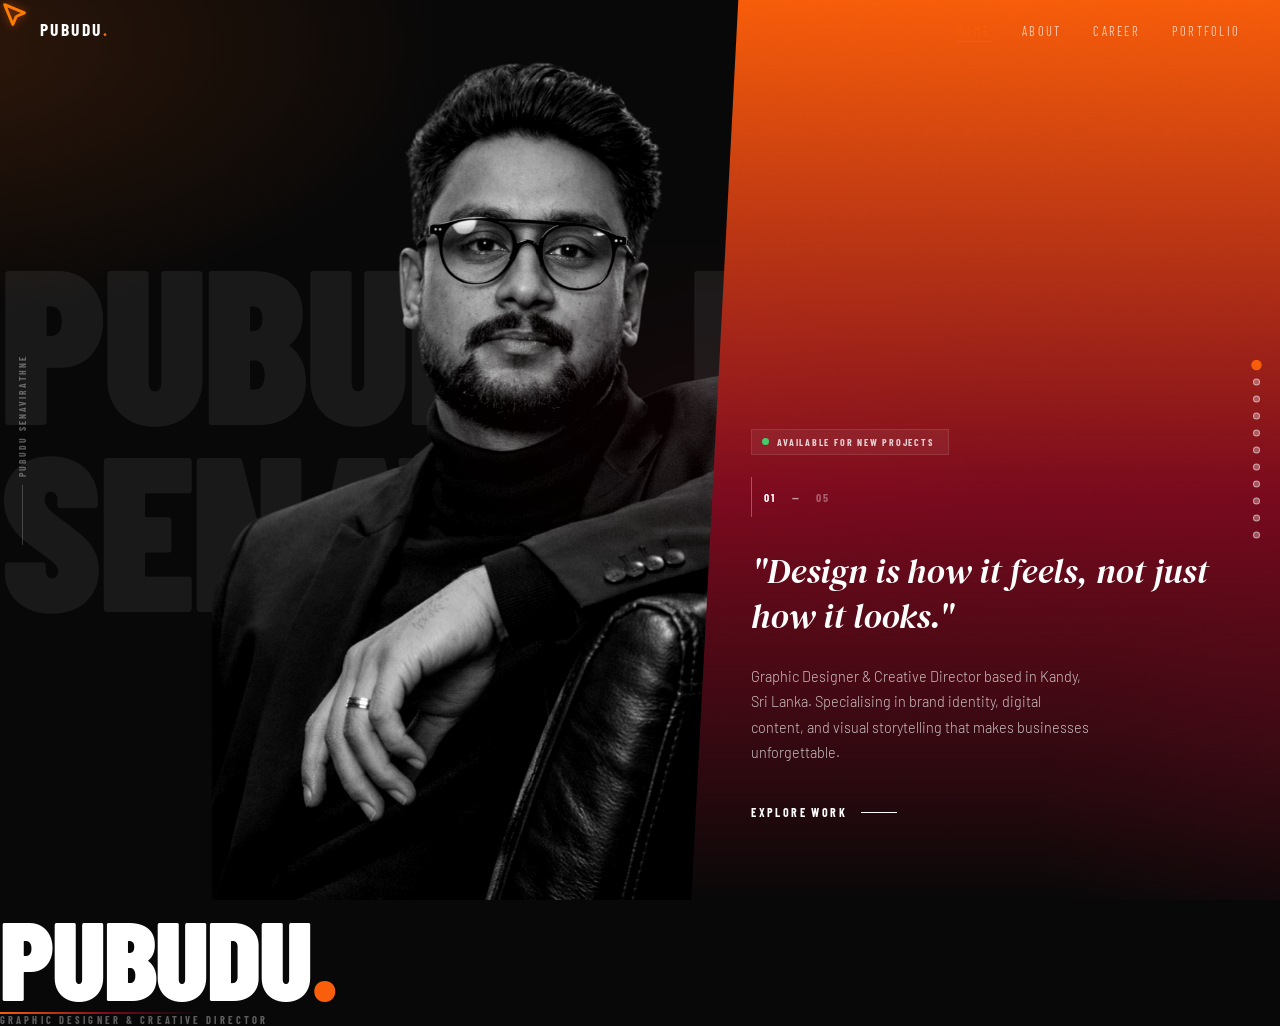
==== commit de9cb01d: "Update index.html" ====
--- a/index.html
+++ b/index.html
@@ -2625,7 +2625,7 @@
       </div>
     </div>
   </div>
-  <img class="hero-photo" src="/G:\web portfolio\profile1-Photoroom.png" alt="Pubudu Senavirathne"/>
+  <img class="hero-photo" src="\web portfolio\profile1-Photoroom.png" alt="Pubudu Senavirathne"/>
   <div class="hero-red-block"></div>
   <div class="hero-side">
     <span class="hero-side-text">Pubudu Senavirathne</span>
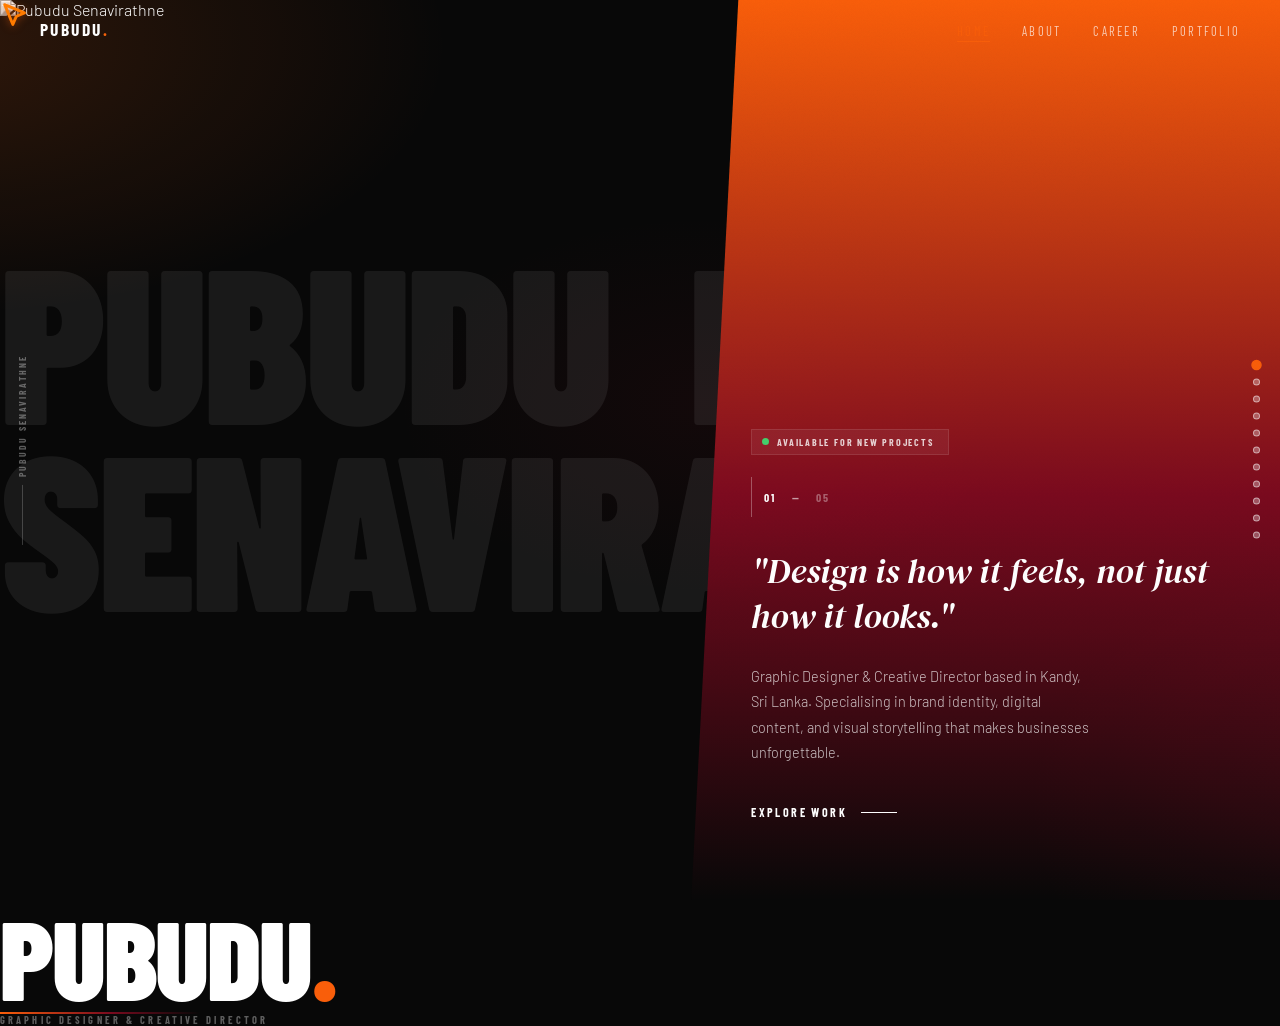
==== commit e408d1cb: "Update index.html" ====
--- a/index.html
+++ b/index.html
@@ -2625,7 +2625,7 @@
       </div>
     </div>
   </div>
-  <img class="hero-photo" src="\web portfolio\profile1-Photoroom.png" alt="Pubudu Senavirathne"/>
+  <img class="hero-photo" src="pubudupankaja97/web portfolio/profile1-Photoroom.png" alt="Pubudu Senavirathne"/>
   <div class="hero-red-block"></div>
   <div class="hero-side">
     <span class="hero-side-text">Pubudu Senavirathne</span>
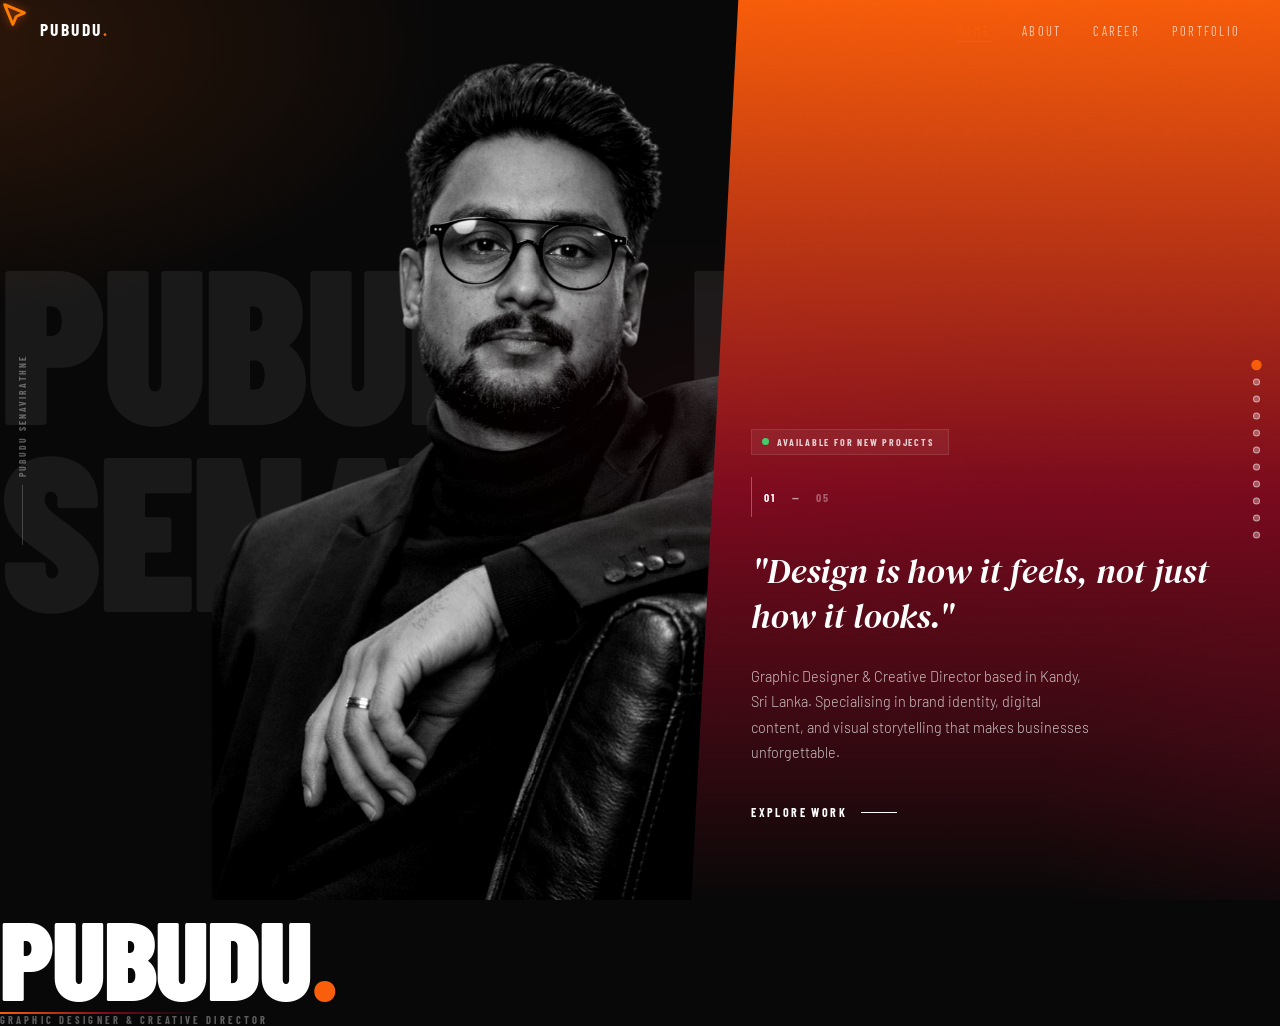
==== commit beb507c1: "Update index.html" ====
--- a/index.html
+++ b/index.html
@@ -2625,7 +2625,7 @@
       </div>
     </div>
   </div>
-  <img class="hero-photo" src="pubudupankaja97/web portfolio/profile1-Photoroom.png" alt="Pubudu Senavirathne"/>
+  <img class="hero-photo" src="web portfolio/profile1-Photoroom.png" alt="Pubudu Senavirathne"/>
   <div class="hero-red-block"></div>
   <div class="hero-side">
     <span class="hero-side-text">Pubudu Senavirathne</span>
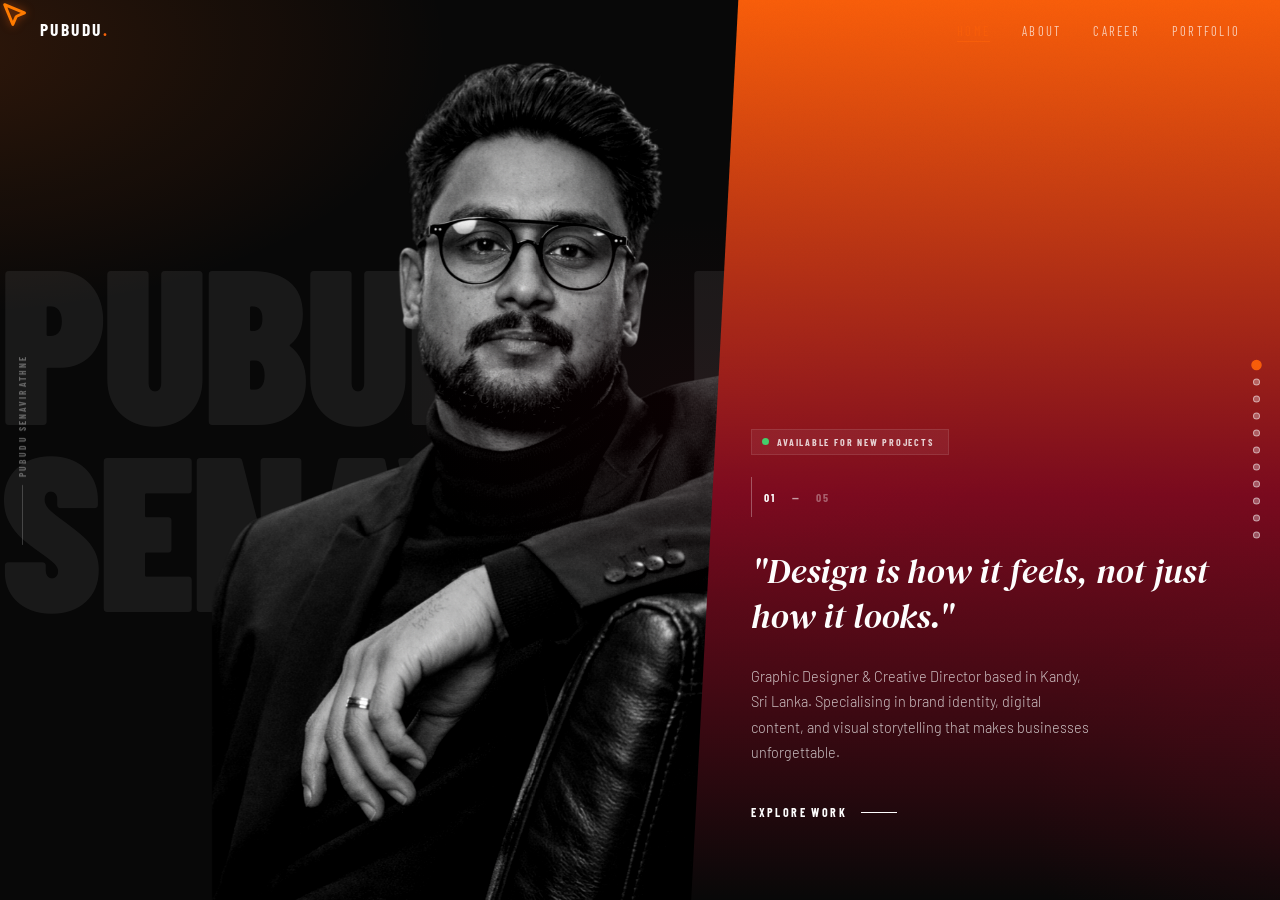
==== commit db2162c4: "Update index.html" ====
--- a/index.html
+++ b/index.html
@@ -2530,7 +2530,7 @@
 </head>
 <body>
 
-<!-- PRELOADER -->
+<!-- PRELOADER 
 <div id="preloader">
   <div class="pre-logo">
     <span class="pre-letter" style="animation-delay:.05s">P</span>
@@ -2543,7 +2543,7 @@
   </div>
   <div class="pre-bar"></div>
   <div class="pre-sub">Graphic Designer &amp; Creative Director</div>
-</div>
+</div> -->
 
 <!-- CURSOR SPOTLIGHT -->
 <div id="cursor-spotlight"></div>
@@ -2657,7 +2657,7 @@
       <p>Currently, I work with First Team Group, a diverse conglomerate with ventures in Real Estate, Construction, Tourism, Hospitality, Advertising, and Software Development. In my role as a Graphic Designer and Multimedia Specialist, I bring ideas to life through impactful visuals and engaging content. I'm committed to growing within this dynamic group while continuing to blend creativity with strategy.</p>
     </div>
     <div class="about-signature">
-      <img src="/G:\web portfolio\sign.png" alt="Signature"/>
+      <img src="web portfolio/sign.png" alt="Signature"/>
     </div>
     <a href="https://drive.google.com/file/d/1_2yNuokm-krfoIM8BMd3vj7wqfXDjoOq/view?usp=sharing" class="resume-dl-btn" download>
       <svg viewBox="0 0 24 24"><path d="M21 15v4a2 2 0 0 1-2 2H5a2 2 0 0 1-2-2v-4"/><polyline points="7 10 12 15 17 10"/><line x1="12" y1="15" x2="12" y2="3"/></svg>
@@ -2681,7 +2681,7 @@
       </a>
     </div>
     <div class="about-dots"></div>
-    <img class="about-right-photo" src="/G:\web portfolio\Z62_0644.jpg" alt="Pubudu"/>
+    <img class="about-right-photo" src="web portfolio/Z62_0644.jpg" alt="Pubudu"/>
     <div class="about-right-overlay">
       <div class="about-quote-big">"Design is not just what it looks like, but how it feels and communicates."</div>
     </div>
@@ -2720,11 +2720,11 @@
     </div>
     <!-- 5-cell masonry: removes Cronos Wears -->
     <div class="gallery-masonry" id="galleryMasonry">
-      <div class="gm-cell"><img src="/G:web portfolio\Gallery photos\1.jpg" alt="Fire Hills"/></div>
-      <div class="gm-cell"><img src="/G:web portfolio\2.png" alt="23 Tattoos"/></div>
-      <div class="gm-cell"><img src="/G:web portfolio\Gallery photos\6.png" alt="Cronos wears website"/></div>
-      <div class="gm-cell"><img src="/G:web portfolio\Gallery photos\8.jpg" alt="Cronos wears"/></div>
-      <div class="gm-cell"><img src="/G:web portfolio\Gallery photos\10.png" alt="The Hills Website"/></div>
+      <div class="gm-cell"><img src="web portfolio/Gallery photos/1.jpg" alt="Fire Hills"/></div>
+      <div class="gm-cell"><img src="web portfolio/2.png" alt="23 Tattoos"/></div>
+      <div class="gm-cell"><img src="web portfolio/Gallery photos/6.png" alt="Cronos wears website"/></div>
+      <div class="gm-cell"><img src="web portfolio/Gallery photos/8.jpg" alt="Cronos wears"/></div>
+      <div class="gm-cell"><img src="web portfolio/Gallery photos/10.png" alt="The Hills Website"/></div>
     </div>
   </div>
 
@@ -2792,7 +2792,7 @@
 <!-- QUOTE BREAK -->
 <section id="quote-break">
   <div class="quote-photo-wrap">
-    <img src="/G:web portfolio\ggwp.png" alt="Pubudu"/>
+    <img src="web portfolio\ggwp.png" alt="Pubudu"/>
   </div>
   <div class="quote-text-wrap">
     <div class="quote-mark">"</div>
@@ -2899,7 +2899,7 @@
   <div class="brandygen-banner">
     <div class="brandygen-left">
       <div class="brandygen-logo-wrap">
-        <img class="brandygen-logo-img" src="/G:\web portfolio\brandygen logo.png" alt="Brandygen"/>
+        <img class="brandygen-logo-img" src="web portfolio/brandygen logo.png" alt="Brandygen"/>
       </div>
       <div class="brandygen-divider"></div>
       <div class="brandygen-meta">
@@ -3020,7 +3020,7 @@
     </div>
     <!-- Right: illustration -->
     <div class="faq-left reveal">
-      <img class="faq-illustration" src="\G:\web portfolio\gggg.png" alt="Designer at work"/>
+      <img class="faq-illustration" src="web portfolio/gggg.png" alt="Designer at work"/>
     </div>
   </div>
 </section>
@@ -3375,20 +3375,20 @@
 ══════════════════════════════════════════════ */
 (function(){
   const slides = [
-    { cat:'Branding',          title:'Pradhee',                  desc:'Pradhee is a women\'s clothing brand specialising in knitted wool garments. We handled their complete branding and social media management.',                                                                              img:'/web portfolio/project img/Untitled-1.jpg' },
-    { cat:'Branding & Web',    title:'23 Tattoo',                desc:'A leading tattoo studio in Kandy City. We handled complete brand development, creative reels, and designed & developed their official website (www.23tattoos.com).',                                                        img:'/web portfolio/project img/Untitled-2.jpg' },
-    { cat:'Branding',          title:'Agro Zone',                desc:'A trusted agricultural products firm in Trincomalee. We managed their branding, engaging reels, and impactful social media posts.',                                                                                          img:'/web portfolio/project img/Untitled-3.jpg' },
-    { cat:'Branding',          title:'Chili Burn',               desc:'A specialty sauce brand with bold chili flavours. We handled branding, reels, social media content, company profile, stationery, and packaging design.',                                                                    img:'/web portfolio/project img/Untitled-4.jpg' },
-    { cat:'Branding',          title:'TM Films',                 desc:'A creative production brand for director Mr. Thilina. We developed their branding to establish a strong, recognisable identity across digital platforms.',                                                                   img:'/web portfolio/project img/Untitled-5.jpg' },
-    { cat:'Branding',          title:'Cloud Nova',               desc:'A small-scale Sri Lankan hosting service provider. We developed their branding to create a strong and modern identity in the competitive tech space.',                                                                        img:'/web portfolio/project img/Untitled-6.jpg' },
-    { cat:'Branding',          title:'Echo Stream',              desc:'A podcast and audio production business. We developed their branding to establish a unique, recognisable identity in the audio and media industry.',                                                                          img:'/web portfolio/project img/Untitled-7.jpg' },
-    { cat:'Branding',          title:'Eco Potion',               desc:'A small business specialising in healthy drink shots from natural ingredients. We handled their complete branding with a fresh, vibrant identity reflecting their health-focused vision.',                                    img:'/web portfolio/project img/Untitled-8.jpg' },
-    { cat:'Branding',          title:'Dream Day with Kevin',     desc:'An event organising team for weddings and special occasions. We developed complete branding for both their events and dance costume ventures.',                                                                               img:'/web portfolio/project img/Untitled-9.jpg' },
-    { cat:'Branding & Social', title:'SARA Dream Home Designs',  desc:'A construction company specialising in 2D/3D architectural planning and full construction services. We managed their branding, social media, and content creation.',                                                        img:'/web portfolio/project img/Untitled-10.jpg' },
-    { cat:'Branding & Social', title:'Cafe HUBA',                desc:'A cosy fast-food restaurant with a BYOB option. We developed their branding, managed social media, and created engaging content to connect with their audience.',                                                           img:'/web portfolio/project img/Untitled-11.jpg' },
-    { cat:'Social Media',      title:'Goat Gang',                desc:'An adventurous club for hiking and travel enthusiasts. We developed their branding, managed social media, and created posts to showcase their adventures.',                                                                   img:'/web portfolio/project img/Untitled-12.jpg' },
-    { cat:'Branding & Social', title:'Kavindi Dancing Academy',  desc:'A dance academy in Kandy dedicated to nurturing talent. We developed their branding, managed social media, and created posts to showcase classes and events.',                                                              img:'/web portfolio/project img/Untitled-13.jpg' },
-    { cat:'Branding & Social', title:'Lanka Spark',              desc:'An electrical services business in Galaha, Kandy. We developed their branding, managed social media, and created engaging posts and reels to strengthen their online presence.',                                             img:'/web portfolio/project img/Untitled-14.jpg' },
+    { cat:'Branding',          title:'Pradhee',                  desc:'Pradhee is a women\'s clothing brand specialising in knitted wool garments. We handled their complete branding and social media management.',                                                                              img:'web portfolio/project img/Untitled-1.jpg' },
+    { cat:'Branding & Web',    title:'23 Tattoo',                desc:'A leading tattoo studio in Kandy City. We handled complete brand development, creative reels, and designed & developed their official website (www.23tattoos.com).',                                                        img:'web portfolio/project img/Untitled-2.jpg' },
+    { cat:'Branding',          title:'Agro Zone',                desc:'A trusted agricultural products firm in Trincomalee. We managed their branding, engaging reels, and impactful social media posts.',                                                                                          img:'web portfolio/project img/Untitled-3.jpg' },
+    { cat:'Branding',          title:'Chili Burn',               desc:'A specialty sauce brand with bold chili flavours. We handled branding, reels, social media content, company profile, stationery, and packaging design.',                                                                    img:'web portfolio/project img/Untitled-4.jpg' },
+    { cat:'Branding',          title:'TM Films',                 desc:'A creative production brand for director Mr. Thilina. We developed their branding to establish a strong, recognisable identity across digital platforms.',                                                                   img:'web portfolio/project img/Untitled-5.jpg' },
+    { cat:'Branding',          title:'Cloud Nova',               desc:'A small-scale Sri Lankan hosting service provider. We developed their branding to create a strong and modern identity in the competitive tech space.',                                                                        img:'web portfolio/project img/Untitled-6.jpg' },
+    { cat:'Branding',          title:'Echo Stream',              desc:'A podcast and audio production business. We developed their branding to establish a unique, recognisable identity in the audio and media industry.',                                                                          img:'web portfolio/project img/Untitled-7.jpg' },
+    { cat:'Branding',          title:'Eco Potion',               desc:'A small business specialising in healthy drink shots from natural ingredients. We handled their complete branding with a fresh, vibrant identity reflecting their health-focused vision.',                                    img:'web portfolio/project img/Untitled-8.jpg' },
+    { cat:'Branding',          title:'Dream Day with Kevin',     desc:'An event organising team for weddings and special occasions. We developed complete branding for both their events and dance costume ventures.',                                                                               img:'web portfolio/project img/Untitled-9.jpg' },
+    { cat:'Branding & Social', title:'SARA Dream Home Designs',  desc:'A construction company specialising in 2D/3D architectural planning and full construction services. We managed their branding, social media, and content creation.',                                                        img:'web portfolio/project img/Untitled-10.jpg' },
+    { cat:'Branding & Social', title:'Cafe HUBA',                desc:'A cosy fast-food restaurant with a BYOB option. We developed their branding, managed social media, and created engaging content to connect with their audience.',                                                           img:'web portfolio/project img/Untitled-11.jpg' },
+    { cat:'Social Media',      title:'Goat Gang',                desc:'An adventurous club for hiking and travel enthusiasts. We developed their branding, managed social media, and created posts to showcase their adventures.',                                                                   img:'web portfolio/project img/Untitled-12.jpg' },
+    { cat:'Branding & Social', title:'Kavindi Dancing Academy',  desc:'A dance academy in Kandy dedicated to nurturing talent. We developed their branding, managed social media, and created posts to showcase classes and events.',                                                              img:'web portfolio/project img/Untitled-13.jpg' },
+    { cat:'Branding & Social', title:'Lanka Spark',              desc:'An electrical services business in Galaha, Kandy. We developed their branding, managed social media, and created engaging posts and reels to strengthen their online presence.',                                             img:'web portfolio/project img/Untitled-14.jpg' },
   ];
 
   const N = slides.length;
@@ -3528,20 +3528,20 @@
     const caseTools= document.getElementById('caseTools');
 
     const caseData = [
-      { img:'/web portfolio/project img/Untitled-1.jpg',  cat:'Branding',          title:'Pradhee',               brief:'Pradhee is a women\'s clothing brand specialising in knitted wool garments, owned by Ms. Dinushika. As the Brandygen digital marketing team, we successfully handled their branding and social media management.',                                                                                                                                                                                                                                              process:'Developed a warm, feminine brand identity suited to artisan knitwear. Crafted the logo, colour palette, and typography system, then built and managed a cohesive social media presence that communicates the brand\'s handcrafted quality.',                  tools:['Adobe Illustrator','Adobe Photoshop','CorelDRAW'] },
-      { img:'/web portfolio/project img/Untitled-2.jpg',  cat:'Branding & Web',    title:'23 Tattoo',             brief:'23 Tattoo is a leading tattoo studio in Kandy City, owned by Mr. Menaka Reshan. We delivered complete brand development — branding, creative reels, and the full design and development of their official website (www.23tattoos.com).',                                                                                                                                                                                                                   process:'Built a dark, editorial visual identity that matches the studio\'s artistic edge. Produced creative reels for social media and designed and developed the official website with gallery, artist profiles, and booking sections.',                              tools:['Adobe Illustrator','Adobe Photoshop','Figma','HTML/CSS'] },
-      { img:'/web portfolio/project img/Untitled-3.jpg',  cat:'Branding',          title:'Agro Zone',             brief:'Agro Zone is a trusted agricultural products firm in Trincomalee, owned by Mr. Dimuthu, specialising in UV bags, manure, and compost bins supporting sustainable farming. We managed their branding, reels, and social media posts.',                                                                                                                                                                                                                    process:'Created a clean, earthy brand identity reflecting sustainability and reliability. Produced engaging reels and a consistent library of social media posts to grow their presence and connect with farmers and agri-business buyers.',                           tools:['Adobe Illustrator','Adobe Photoshop','CorelDRAW'] },
-      { img:'/web portfolio/project img/Untitled-4.jpg',  cat:'Branding',          title:'Chili Burn',            brief:'Chili Burn is a specialty sauce brand owned by food specialist Mr. Tharindu and Mr. Wishwa, focused on bold chili flavors across paste, sauce, and oil product lines. We handled complete brand development.',                                                                                                                                                                                                                                           process:'Designed a bold, fiery brand identity — logo, color system, and packaging. Produced engaging reels and social content, designed the company profile and stationery, and delivered full packaging artwork across the product range.',                           tools:['Adobe Illustrator','Adobe Photoshop','CorelDRAW'] },
-      { img:'/web portfolio/project img/Untitled-5.jpg',  cat:'Branding',          title:'TM Films',              brief:'TM Films is a creative production brand owned by director Mr. Thilina, used to showcase film and media projects across Facebook and YouTube. We developed their branding to establish a strong, recognizable identity.',                                                                                                                                                                                                                                 process:'Crafted a cinematic brand identity — logo mark, typography, and visual guidelines — tailored for a digital-first film production platform. Ensured the identity translated well across social media profile assets and channel art.',                           tools:['Adobe Illustrator','Adobe Photoshop','CorelDRAW'] },
-      { img:'/web portfolio/project img/Untitled-6.jpg',  cat:'Branding',          title:'Cloud Nova',            brief:'Cloud Nova is a small-scale web hosting service provider based in Sri Lanka. As the digital marketing team, we developed their branding to create a strong and modern identity to stand out in the competitive tech space.',                                                                                                                                                                                                                              process:'Developed a clean, tech-forward visual identity — logo, colour palette, and brand system — communicating reliability and innovation. Delivered brand assets optimised for digital and online marketing contexts.',                                              tools:['Adobe Illustrator','Adobe Photoshop','Figma'] },
-      { img:'/web portfolio/project img/Untitled-7.jpg',  cat:'Branding',          title:'Echo Stream',           brief:'Echo Stream is a podcast and audio production business focused on high-quality sound content. We developed their branding to establish a unique and recognizable identity in the audio and media industry.',                                                                                                                                                                                                                                               process:'Built a bold, audio-inspired brand identity with a dynamic logo and visual system. Delivered a complete set of brand assets for platform profiles, cover art, and social media, designed to stand out in the crowded podcast space.',                          tools:['Adobe Illustrator','Adobe Photoshop','CorelDRAW'] },
-      { img:'/web portfolio/project img/Untitled-8.jpg',  cat:'Branding',          title:'Eco Potion',            brief:'Eco Potion is a small business specialising in healthy drink shots from natural ingredients — orange & turmeric, lime & mango, and beetroot & lime. We handled their complete branding to reflect their health-focused vision.',                                                                                                                                                                                                                        process:'Created a fresh, vibrant brand identity with an organic feel — logo, colour palette, and packaging concept. The visual language was built to communicate natural wellness and appeal to health-conscious consumers.',                                          tools:['Adobe Illustrator','Adobe Photoshop','CorelDRAW','Figma'] },
-      { img:'/web portfolio/project img/Untitled-9.jpg',  cat:'Branding',          title:'Dream Day with Kevin', brief:'Dream Day with Kevin is an event organising team for weddings and special occasions, owned by Mr. Kevin and Ms. Kaveena. We developed complete branding for both their events venture and their dance costume sales business.',                                                                                                                                                                                                                          process:'Created two distinct but cohesive brand identities — one for the event organising team and one for the dance costume business. Developed logos, colour systems, and all supporting brand assets highlighting creativity and professionalism.',                  tools:['Adobe Illustrator','Adobe Photoshop','CorelDRAW'] },
-      { img:'/web portfolio/project img/Untitled-10.jpg', cat:'Branding & Social', title:'SARA Dream Home Designs', brief:'Sara Dream Home Design is a construction company specialising in 2D & 3D architectural planning, cost estimation, and full construction services. We managed their branding, social media, and content creation.',                                                                                                                                                                                                                                  process:'Developed a professional yet aspirational brand identity for a construction and architectural planning firm. Managed ongoing social media content to showcase completed projects and attract new clients across the region.',                                   tools:['Adobe Illustrator','Adobe Photoshop','CorelDRAW'] },
-      { img:'/web portfolio/project img/Untitled-11.jpg', cat:'Branding & Social', title:'Cafe HUBA',             brief:'Cafe HUBA is a cozy restaurant offering fast food with a BYOB option. "HUBA" stands for "Hugak Badaginiy," reflecting a warm and inviting atmosphere. We developed their branding, social media, and content.',                                                                                                                                                                                                                                       process:'Created a warm, friendly brand identity that captures the casual-cozy vibe of the restaurant. Managed social media with regular posts, promotions, and engaging content to build a loyal local audience.',                                                     tools:['Adobe Illustrator','Adobe Photoshop','CorelDRAW'] },
-      { img:'/web portfolio/project img/Untitled-12.jpg', cat:'Branding & Social', title:'Goat Gang',             brief:'Goat Gang is an adventurous outdoor club for hikers and travellers. We developed their branding, managed their social media presence, and created engaging posts to showcase their adventures and connect with like-minded enthusiasts.',                                                                                                                                                                                                              process:'Designed a rugged, adventurous brand identity with a bold logo and energetic colour palette. Produced social media content documenting their hiking and travel experiences, growing their community of outdoor enthusiasts.',                                  tools:['Adobe Illustrator','Adobe Photoshop','CorelDRAW'] },
-      { img:'/web portfolio/project img/Untitled-13.jpg', cat:'Branding & Social', title:'Kavindi Dancing Academy', brief:'Kavindi Dancing Academy is a dance academy in Kandy owned by Ms. Anjana, dedicated to teaching various dance styles and nurturing talent. We developed their branding, social media, and event posts.',                                                                                                                                                                                                                                           process:'Created an expressive, elegant brand identity tailored to a performance arts academy. Managed social media with posts showcasing classes, student performances, and upcoming events to attract new students and parents.',                                     tools:['Adobe Illustrator','Adobe Photoshop','CorelDRAW'] },
-      { img:'/web portfolio/project img/Untitled-14.jpg', cat:'Branding & Social', title:'Lanka Spark',           brief:'Lanka Spark is an electrical services business in Galaha, Kandy, owned by Mr. Dilan, providing reliable and professional electrician solutions. We developed their branding, social media, and reels.',                                                                                                                                                                                                                                              process:'Built a clean, trustworthy brand identity communicating safety and professionalism. Managed social media with posts and reels highlighting completed projects, team expertise, and service offerings to reach more clients in the Kandy district.',            tools:['Adobe Illustrator','Adobe Photoshop','CorelDRAW'] },
+      { img:'web portfolio/project img/Untitled-1.jpg',  cat:'Branding',          title:'Pradhee',               brief:'Pradhee is a women\'s clothing brand specialising in knitted wool garments, owned by Ms. Dinushika. As the Brandygen digital marketing team, we successfully handled their branding and social media management.',                                                                                                                                                                                                                                              process:'Developed a warm, feminine brand identity suited to artisan knitwear. Crafted the logo, colour palette, and typography system, then built and managed a cohesive social media presence that communicates the brand\'s handcrafted quality.',                  tools:['Adobe Illustrator','Adobe Photoshop','CorelDRAW'] },
+      { img:'web portfolio/project img/Untitled-2.jpg',  cat:'Branding & Web',    title:'23 Tattoo',             brief:'23 Tattoo is a leading tattoo studio in Kandy City, owned by Mr. Menaka Reshan. We delivered complete brand development — branding, creative reels, and the full design and development of their official website (www.23tattoos.com).',                                                                                                                                                                                                                   process:'Built a dark, editorial visual identity that matches the studio\'s artistic edge. Produced creative reels for social media and designed and developed the official website with gallery, artist profiles, and booking sections.',                              tools:['Adobe Illustrator','Adobe Photoshop','Figma','HTML/CSS'] },
+      { img:'web portfolio/project img/Untitled-3.jpg',  cat:'Branding',          title:'Agro Zone',             brief:'Agro Zone is a trusted agricultural products firm in Trincomalee, owned by Mr. Dimuthu, specialising in UV bags, manure, and compost bins supporting sustainable farming. We managed their branding, reels, and social media posts.',                                                                                                                                                                                                                    process:'Created a clean, earthy brand identity reflecting sustainability and reliability. Produced engaging reels and a consistent library of social media posts to grow their presence and connect with farmers and agri-business buyers.',                           tools:['Adobe Illustrator','Adobe Photoshop','CorelDRAW'] },
+      { img:'web portfolio/project img/Untitled-4.jpg',  cat:'Branding',          title:'Chili Burn',            brief:'Chili Burn is a specialty sauce brand owned by food specialist Mr. Tharindu and Mr. Wishwa, focused on bold chili flavors across paste, sauce, and oil product lines. We handled complete brand development.',                                                                                                                                                                                                                                           process:'Designed a bold, fiery brand identity — logo, color system, and packaging. Produced engaging reels and social content, designed the company profile and stationery, and delivered full packaging artwork across the product range.',                           tools:['Adobe Illustrator','Adobe Photoshop','CorelDRAW'] },
+      { img:'web portfolio/project img/Untitled-5.jpg',  cat:'Branding',          title:'TM Films',              brief:'TM Films is a creative production brand owned by director Mr. Thilina, used to showcase film and media projects across Facebook and YouTube. We developed their branding to establish a strong, recognizable identity.',                                                                                                                                                                                                                                 process:'Crafted a cinematic brand identity — logo mark, typography, and visual guidelines — tailored for a digital-first film production platform. Ensured the identity translated well across social media profile assets and channel art.',                           tools:['Adobe Illustrator','Adobe Photoshop','CorelDRAW'] },
+      { img:'web portfolio/project img/Untitled-6.jpg',  cat:'Branding',          title:'Cloud Nova',            brief:'Cloud Nova is a small-scale web hosting service provider based in Sri Lanka. As the digital marketing team, we developed their branding to create a strong and modern identity to stand out in the competitive tech space.',                                                                                                                                                                                                                              process:'Developed a clean, tech-forward visual identity — logo, colour palette, and brand system — communicating reliability and innovation. Delivered brand assets optimised for digital and online marketing contexts.',                                              tools:['Adobe Illustrator','Adobe Photoshop','Figma'] },
+      { img:'web portfolio/project img/Untitled-7.jpg',  cat:'Branding',          title:'Echo Stream',           brief:'Echo Stream is a podcast and audio production business focused on high-quality sound content. We developed their branding to establish a unique and recognizable identity in the audio and media industry.',                                                                                                                                                                                                                                               process:'Built a bold, audio-inspired brand identity with a dynamic logo and visual system. Delivered a complete set of brand assets for platform profiles, cover art, and social media, designed to stand out in the crowded podcast space.',                          tools:['Adobe Illustrator','Adobe Photoshop','CorelDRAW'] },
+      { img:'web portfolio/project img/Untitled-8.jpg',  cat:'Branding',          title:'Eco Potion',            brief:'Eco Potion is a small business specialising in healthy drink shots from natural ingredients — orange & turmeric, lime & mango, and beetroot & lime. We handled their complete branding to reflect their health-focused vision.',                                                                                                                                                                                                                        process:'Created a fresh, vibrant brand identity with an organic feel — logo, colour palette, and packaging concept. The visual language was built to communicate natural wellness and appeal to health-conscious consumers.',                                          tools:['Adobe Illustrator','Adobe Photoshop','CorelDRAW','Figma'] },
+      { img:'web portfolio/project img/Untitled-9.jpg',  cat:'Branding',          title:'Dream Day with Kevin', brief:'Dream Day with Kevin is an event organising team for weddings and special occasions, owned by Mr. Kevin and Ms. Kaveena. We developed complete branding for both their events venture and their dance costume sales business.',                                                                                                                                                                                                                          process:'Created two distinct but cohesive brand identities — one for the event organising team and one for the dance costume business. Developed logos, colour systems, and all supporting brand assets highlighting creativity and professionalism.',                  tools:['Adobe Illustrator','Adobe Photoshop','CorelDRAW'] },
+      { img:'web portfolio/project img/Untitled-10.jpg', cat:'Branding & Social', title:'SARA Dream Home Designs', brief:'Sara Dream Home Design is a construction company specialising in 2D & 3D architectural planning, cost estimation, and full construction services. We managed their branding, social media, and content creation.',                                                                                                                                                                                                                                  process:'Developed a professional yet aspirational brand identity for a construction and architectural planning firm. Managed ongoing social media content to showcase completed projects and attract new clients across the region.',                                   tools:['Adobe Illustrator','Adobe Photoshop','CorelDRAW'] },
+      { img:'web portfolio/project img/Untitled-11.jpg', cat:'Branding & Social', title:'Cafe HUBA',             brief:'Cafe HUBA is a cozy restaurant offering fast food with a BYOB option. "HUBA" stands for "Hugak Badaginiy," reflecting a warm and inviting atmosphere. We developed their branding, social media, and content.',                                                                                                                                                                                                                                       process:'Created a warm, friendly brand identity that captures the casual-cozy vibe of the restaurant. Managed social media with regular posts, promotions, and engaging content to build a loyal local audience.',                                                     tools:['Adobe Illustrator','Adobe Photoshop','CorelDRAW'] },
+      { img:'web portfolio/project img/Untitled-12.jpg', cat:'Branding & Social', title:'Goat Gang',             brief:'Goat Gang is an adventurous outdoor club for hikers and travellers. We developed their branding, managed their social media presence, and created engaging posts to showcase their adventures and connect with like-minded enthusiasts.',                                                                                                                                                                                                              process:'Designed a rugged, adventurous brand identity with a bold logo and energetic colour palette. Produced social media content documenting their hiking and travel experiences, growing their community of outdoor enthusiasts.',                                  tools:['Adobe Illustrator','Adobe Photoshop','CorelDRAW'] },
+      { img:'web portfolio/project img/Untitled-13.jpg', cat:'Branding & Social', title:'Kavindi Dancing Academy', brief:'Kavindi Dancing Academy is a dance academy in Kandy owned by Ms. Anjana, dedicated to teaching various dance styles and nurturing talent. We developed their branding, social media, and event posts.',                                                                                                                                                                                                                                           process:'Created an expressive, elegant brand identity tailored to a performance arts academy. Managed social media with posts showcasing classes, student performances, and upcoming events to attract new students and parents.',                                     tools:['Adobe Illustrator','Adobe Photoshop','CorelDRAW'] },
+      { img:'web portfolio/project img/Untitled-14.jpg', cat:'Branding & Social', title:'Lanka Spark',           brief:'Lanka Spark is an electrical services business in Galaha, Kandy, owned by Mr. Dilan, providing reliable and professional electrician solutions. We developed their branding, social media, and reels.',                                                                                                                                                                                                                                              process:'Built a clean, trustworthy brand identity communicating safety and professionalism. Managed social media with posts and reels highlighting completed projects, team expertise, and service offerings to reach more clients in the Kandy district.',            tools:['Adobe Illustrator','Adobe Photoshop','CorelDRAW'] },
     ];
 
     if (!modal) return;
@@ -3691,85 +3691,85 @@
 
   const caseData = [
     {
-      img:'/web portfolio/project img/Untitled-1.jpg', cat:'Branding', title:'Pradhee',
+      img:'web portfolio/project img/Untitled-1.jpg', cat:'Branding', title:'Pradhee',
       brief:'Pradhee is a women\'s clothing brand specialising in knitted wool garments, owned by Ms. Dinushika. As the Brandygen digital marketing team, we successfully handled their branding and social media management.',
       process:'Developed a warm, feminine brand identity suited to artisan knitwear. Crafted the logo, colour palette, and typography system, then built and managed a cohesive social media presence that communicates the brand\'s handcrafted quality.',
       tools:['Adobe Illustrator','Adobe Photoshop','CorelDRAW']
     },
     {
-      img:'/web portfolio/project img/Untitled-2.jpg', cat:'Branding & Web', title:'23 Tattoo',
+      img:'web portfolio/project img/Untitled-2.jpg', cat:'Branding & Web', title:'23 Tattoo',
       brief:'23 Tattoo is a leading tattoo studio in Kandy City, owned by Mr. Menaka Reshan. We delivered complete brand development — branding, creative reels, and the full design and development of their official website (www.23tattoos.com).',
       process:'Built a dark, editorial visual identity matching the studio\'s artistic edge. Produced creative reels for social media and designed and developed the official website with gallery, artist profiles, and booking sections.',
       tools:['Adobe Illustrator','Adobe Photoshop','Figma','HTML/CSS']
     },
     {
-      img:'/web portfolio/project img/Untitled-3.jpg', cat:'Branding', title:'Agro Zone',
+      img:'web portfolio/project img/Untitled-3.jpg', cat:'Branding', title:'Agro Zone',
       brief:'Agro Zone is a trusted agricultural products firm in Trincomalee, owned by Mr. Dimuthu, specialising in UV bags, manure, and compost bins. We managed their branding, reels, and social media posts.',
       process:'Created a clean, earthy brand identity reflecting sustainability and reliability. Produced engaging reels and a consistent library of social media posts to grow their presence and connect with the farming community.',
       tools:['Adobe Illustrator','Adobe Photoshop','CorelDRAW']
     },
     {
-      img:'/web portfolio/project img/Untitled-4.jpg', cat:'Branding', title:'Chili Burn',
+      img:'web portfolio/project img/Untitled-4.jpg', cat:'Branding', title:'Chili Burn',
       brief:'Chili Burn is a specialty sauce brand owned by Mr. Tharindu and Mr. Wishwa, focused on bold chili flavors — paste, sauce, and oil. We handled complete brand development including branding, reels, social media, company profile, stationery, and packaging.',
       process:'Designed a bold, fiery brand identity. Produced engaging reels and social content, designed the company profile and stationery, and delivered full packaging artwork across the product range.',
       tools:['Adobe Illustrator','Adobe Photoshop','CorelDRAW']
     },
     {
-      img:'/web portfolio/project img/Untitled-5.jpg', cat:'Branding', title:'TM Films',
+      img:'web portfolio/project img/Untitled-5.jpg', cat:'Branding', title:'TM Films',
       brief:'TM Films is a creative production brand owned by director Mr. Thilina, used to showcase film and media projects across Facebook and YouTube. We developed their branding to establish a strong, recognizable identity.',
       process:'Crafted a cinematic brand identity — logo mark, typography, and visual guidelines — tailored for a digital-first film production platform. Ensured the identity translated well across social media profile assets and channel art.',
       tools:['Adobe Illustrator','Adobe Photoshop','CorelDRAW']
     },
     {
-      img:'/web portfolio/project img/Untitled-6.jpg', cat:'Branding', title:'Cloud Nova',
+      img:'web portfolio/project img/Untitled-6.jpg', cat:'Branding', title:'Cloud Nova',
       brief:'Cloud Nova is a small-scale web hosting service provider based in Sri Lanka. We developed their branding to create a strong and modern identity to stand out in the competitive tech space.',
       process:'Developed a clean, tech-forward visual identity — logo, colour palette, and brand system — communicating reliability and innovation. Delivered brand assets optimised for digital and online marketing contexts.',
       tools:['Adobe Illustrator','Adobe Photoshop','Figma']
     },
     {
-      img:'/web portfolio/project img/Untitled-7.jpg', cat:'Branding', title:'Echo Stream',
+      img:'web portfolio/project img/Untitled-7.jpg', cat:'Branding', title:'Echo Stream',
       brief:'Echo Stream is a podcast and audio production business focused on high-quality sound content. We developed their branding to establish a unique and recognizable identity in the audio and media industry.',
       process:'Built a bold, audio-inspired brand identity with a dynamic logo and visual system. Delivered a complete set of brand assets for platform profiles, cover art, and social media designed to stand out in the podcast space.',
       tools:['Adobe Illustrator','Adobe Photoshop','CorelDRAW']
     },
     {
-      img:'/web portfolio/project img/Untitled-8.jpg', cat:'Branding', title:'Eco Potion',
+      img:'web portfolio/project img/Untitled-8.jpg', cat:'Branding', title:'Eco Potion',
       brief:'Eco Potion is a small business specialising in healthy drink shots made from natural ingredients — orange & turmeric, lime & mango, and beetroot & lime. We handled their complete branding to reflect their health-focused vision.',
       process:'Created a fresh, vibrant brand identity with an organic feel — logo, colour palette, and packaging concept. The visual language was built to communicate natural wellness and appeal to health-conscious consumers.',
       tools:['Adobe Illustrator','Adobe Photoshop','CorelDRAW','Figma']
     },
     {
-      img:'/web portfolio/project img/Untitled-9.jpg', cat:'Branding', title:'Dream Day with Kevin',
+      img:'web portfolio/project img/Untitled-9.jpg', cat:'Branding', title:'Dream Day with Kevin',
       brief:'Dream Day with Kevin is an event organising team for weddings and special occasions, owned by Mr. Kevin and Ms. Kaveena. We developed complete branding for both their events venture and dance costume sales business.',
       process:'Created two distinct but cohesive brand identities — one for the event organising team and one for the dance costume business. Developed logos, colour systems, and all supporting brand assets highlighting creativity and professionalism.',
       tools:['Adobe Illustrator','Adobe Photoshop','CorelDRAW']
     },
     {
-      img:'/web portfolio/project img/Untitled-10.jpg', cat:'Branding & Social', title:'SARA Dream Home Designs',
+      img:'web portfolio/project img/Untitled-10.jpg', cat:'Branding & Social', title:'SARA Dream Home Designs',
       brief:'Sara Dream Home Design is a construction company specialising in 2D & 3D architectural planning, cost estimation, and full construction services. We managed their branding, social media handling, and content creation.',
       process:'Developed a professional yet aspirational brand identity for an architectural and construction firm. Managed ongoing social media content to showcase completed projects and attract new clients across the region.',
       tools:['Adobe Illustrator','Adobe Photoshop','CorelDRAW']
     },
     {
-      img:'/web portfolio/project img/Untitled-11.jpg', cat:'Branding & Social', title:'Cafe HUBA',
+      img:'web portfolio/project img/Untitled-11.jpg', cat:'Branding & Social', title:'Cafe HUBA',
       brief:'Cafe HUBA is a cozy restaurant offering fast food with a BYOB option. "HUBA" stands for "Hugak Badaginiy," reflecting a warm and inviting atmosphere. We developed their branding, social media, and content.',
       process:'Created a warm, friendly brand identity capturing the casual-cozy vibe of the restaurant. Managed social media with regular posts, promotions, and engaging content to build a loyal local audience.',
       tools:['Adobe Illustrator','Adobe Photoshop','CorelDRAW']
     },
     {
-      img:'/web portfolio/project img/Untitled-12.jpg', cat:'Branding & Social', title:'Goat Gang',
+      img:'web portfolio/project img/Untitled-12.jpg', cat:'Branding & Social', title:'Goat Gang',
       brief:'Goat Gang is an adventurous outdoor club for individuals who love hiking, traveling, and exploring the outdoors. We developed their branding, managed their social media, and created engaging posts showcasing their adventures.',
       process:'Designed a rugged, adventurous brand identity with a bold logo and energetic colour palette. Produced social media content documenting hiking and travel experiences, growing their community of outdoor enthusiasts.',
       tools:['Adobe Illustrator','Adobe Photoshop','CorelDRAW']
     },
     {
-      img:'/web portfolio/project img/Untitled-13.jpg', cat:'Branding & Social', title:'Kavindi Dancing Academy',
+      img:'web portfolio/project img/Untitled-13.jpg', cat:'Branding & Social', title:'Kavindi Dancing Academy',
       brief:'Kavindi Dancing Academy is a dance academy in Kandy owned by Ms. Anjana, dedicated to teaching various dance styles and nurturing talent. We developed their branding, managed their social media, and created engaging posts.',
       process:'Created an expressive, elegant brand identity tailored to a performance arts academy. Managed social media with posts showcasing classes, student performances, and upcoming events to attract new students and parents.',
       tools:['Adobe Illustrator','Adobe Photoshop','CorelDRAW']
     },
     {
-      img:'/web portfolio/project img/Untitled-14.jpg', cat:'Branding & Social', title:'Lanka Spark',
+      img:'web portfolio/project img/Untitled-14.jpg', cat:'Branding & Social', title:'Lanka Spark',
       brief:'Lanka Spark is an electrical services business in Galaha, Kandy, owned by Mr. Dilan, providing reliable and professional electrician solutions. We developed their branding, managed their social media, and created posts and reels.',
       process:'Built a clean, trustworthy brand identity communicating safety and professionalism. Managed social media with posts and reels highlighting completed projects, team expertise, and service offerings to reach clients in the Kandy district.',
       tools:['Adobe Illustrator','Adobe Photoshop','CorelDRAW']
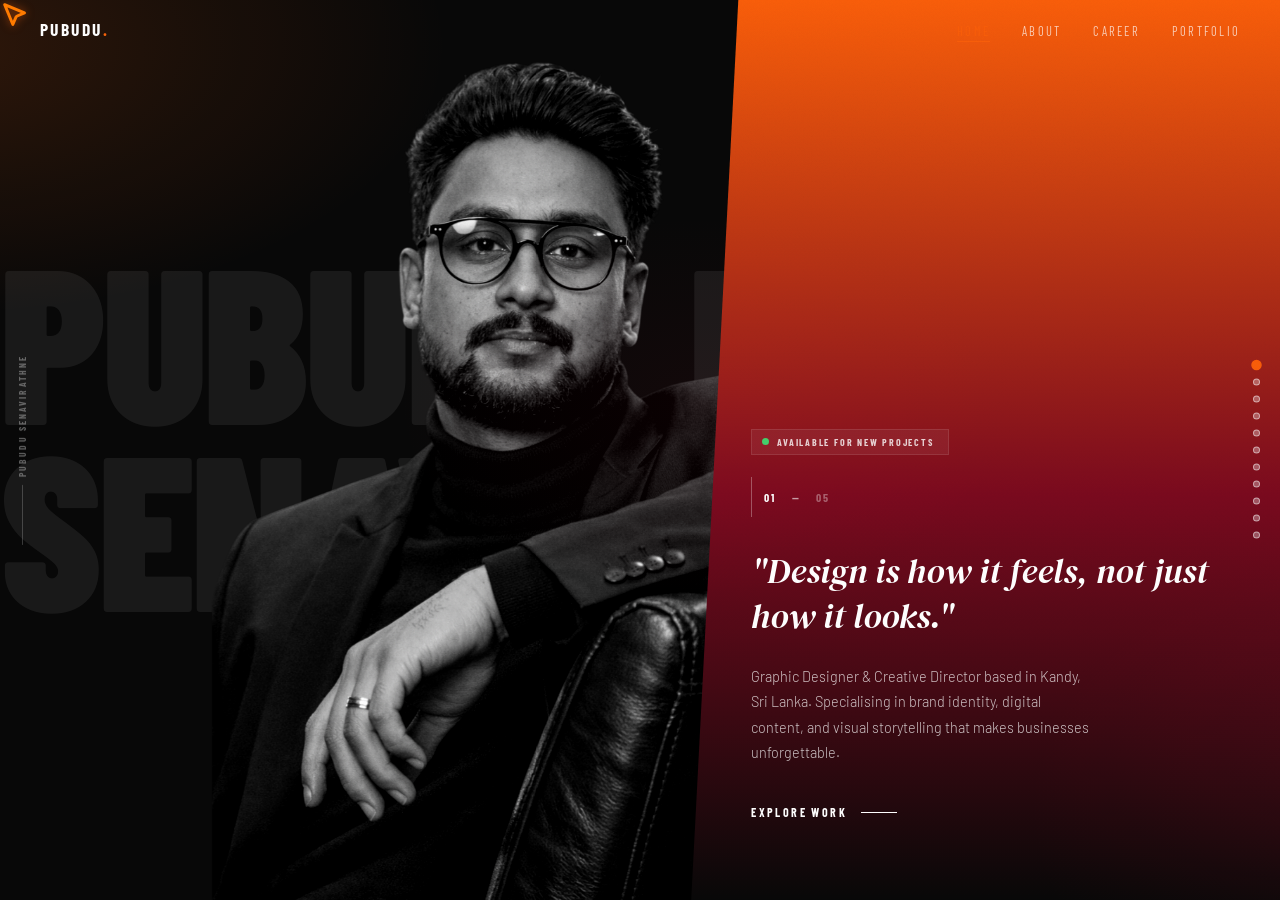
==== commit 6fa658ca: "Update index.html" ====
--- a/index.html
+++ b/index.html
@@ -9,6 +9,10 @@
 <link href="https://fonts.googleapis.com/css2?family=Barlow+Condensed:ital,wght@0,300;0,400;0,700;0,900;1,700&family=Barlow:wght@300;400;500&family=DM+Serif+Display:ital@0;1&display=swap" rel="stylesheet">
 <style>
 *,*::before,*::after{box-sizing:border-box;margin:0;padding:0;cursor:none!important}
+@media(max-width:900px),(hover:none){
+  *,*::before,*::after{cursor:auto!important}
+  body{cursor:auto!important}
+}
 :root{
   --red:#f95e0a;
   --orange:#f97316;
@@ -30,9 +34,15 @@
 html{
   scroll-behavior:smooth;
 }
+@media(max-width:900px){
+  html{ scroll-behavior:auto; }
+}
 body{
   background:var(--black);color:var(--white);font-family:var(--font-body);font-weight:300;
   overflow-x:hidden;cursor:none;
+}
+@media(max-width:900px),(hover:none){
+  body{cursor:auto;}
 }
 
 /* ══════════════════════════════════════════════
@@ -46,6 +56,15 @@
   scroll-behavior: smooth;
   -webkit-overflow-scrolling: touch;
 }
+@media(max-width:900px){
+  #snap-root {
+    height: auto;
+    overflow-y: visible;
+    overflow-x: hidden;
+    scroll-snap-type: none;
+    scroll-behavior: auto;
+  }
+}
 
 /* Every snap section wrapper */
 .snap-section {
@@ -55,6 +74,13 @@
   overflow: hidden;
   will-change: transform;
 }
+@media(max-width:900px){
+  .snap-section {
+    scroll-snap-align: none;
+    min-height: auto;
+    overflow: visible;
+  }
+}
 
 /* Tall content sections allow internal height */
 .snap-section.tall {
@@ -66,6 +92,10 @@
 .snap-section:last-child {
   min-height: auto;
   scroll-snap-align: end;
+}
+@media(max-width:900px){
+  .snap-section.tall { min-height: auto; }
+  .snap-section:last-child { scroll-snap-align: none; }
 }
 
 /* The zoom-scale inner: starts at scale(1), zooms in slightly on snap entry */
@@ -77,6 +107,13 @@
   transition: transform 0.45s cubic-bezier(0.22, 1, 0.36, 1);
   will-change: transform;
 }
+@media(max-width:900px){
+  .snap-zoom-inner {
+    min-height: auto;
+    transform: scale(1) !important;
+    transition: none !important;
+  }
+}
 
 /* About — lock to 100vh */
 .snap-section:has(#about) {
@@ -91,6 +128,11 @@
 .snap-section:has(#about) #about {
   height: 100vh;
   overflow: hidden;
+}
+@media(max-width:900px){
+  .snap-section:has(#about) { height: auto !important; overflow: visible !important; }
+  .snap-section:has(#about) .snap-zoom-inner { height: auto !important; min-height: auto !important; overflow: visible !important; }
+  .snap-section:has(#about) #about { height: auto !important; overflow: visible !important; }
 }
 
 /* For sections that must be exactly 100vh (no overflow) */
@@ -119,6 +161,11 @@
   flex: 1 !important;
   min-height: 0 !important;
 }
+@media(max-width:900px){
+  .snap-section:has(#stats) { height: auto !important; min-height: auto !important; max-height: none !important; overflow: visible !important; }
+  .snap-section:has(#stats) .snap-zoom-inner { height: auto !important; min-height: auto !important; max-height: none !important; overflow: visible !important; }
+  .snap-section:has(#stats) #stats { height: auto !important; max-height: none !important; }
+}
 
 /* Skills — lock to 100vh */
 .snap-section:has(#skills) {
@@ -133,6 +180,11 @@
 .snap-section:has(#skills) #skills {
   height: 100vh;
   overflow: hidden;
+}
+@media(max-width:900px){
+  .snap-section:has(#skills) { height: auto !important; overflow: visible !important; }
+  .snap-section:has(#skills) .snap-zoom-inner { height: auto !important; min-height: auto !important; overflow: visible !important; }
+  .snap-section:has(#skills) #skills { height: auto !important; overflow: visible !important; }
 }
 
 .snap-section.snapped .snap-zoom-inner {
@@ -200,6 +252,9 @@
 }
 .snap-dot.light::after { color: var(--white); right: 20px; }
 
+@media(max-width:900px){
+  #snap-dots { display: none; }
+}
 @media(max-width:600px){
   #snap-dots { display: none; }
   .snap-zoom-inner { transform: scale(1); }
@@ -248,6 +303,9 @@
   top:0;left:0;
   will-change:transform;
   width:28px;height:28px;
+}
+@media(max-width:900px),(hover:none){
+  #svg-cursor,#svg-burst,#cursor-spotlight{display:none!important}
 }
 #svg-cursor svg{
   filter:drop-shadow(0 0 4px rgba(249,94,10,.55));
@@ -341,6 +399,12 @@
   background:var(--black);overflow:hidden;
   display:flex;align-items:flex-end;
 }
+@media(max-width:900px){
+  #hero{ height:100svh; min-height:500px; align-items:center; padding-top:80px; }
+}
+@media(max-width:600px){
+  #hero{ min-height:100svh; align-items:flex-end; padding-top:0; }
+}
 .hero-bg-name{
   position:absolute;top:50%;left:0;
   transform:translateY(-55%);
@@ -398,6 +462,12 @@
   position:relative;z-index:10;
   width:46%;margin-left:auto;
   padding:0 48px 80px 60px;
+}
+@media(max-width:900px){
+  .hero-content{ width:100%; margin-left:0; padding:0 28px 72px; background:rgba(8,8,8,.55); backdrop-filter:blur(6px); }
+}
+@media(max-width:600px){
+  .hero-content{ padding:0 20px 56px; background:none; backdrop-filter:none; }
 }
 .hero-counter{
   display:flex;align-items:center;gap:12px;margin-bottom:32px;
@@ -505,6 +575,11 @@
 }
 .snap-section:has(#about){height:100vh!important;overflow:hidden!important;}
 .snap-section:has(#about) .snap-zoom-inner{height:100vh!important;min-height:100vh!important;overflow:hidden!important;}
+@media(max-width:900px){
+  #about{ height:auto!important; overflow:visible!important; grid-template-columns:1fr; display:flex; flex-direction:column; }
+  .snap-section:has(#about){ height:auto!important; overflow:visible!important; }
+  .snap-section:has(#about) .snap-zoom-inner{ height:auto!important; min-height:auto!important; overflow:visible!important; }
+}
 
 .about-left{
   background:#f5f3ef;
@@ -513,6 +588,9 @@
   border-right:1px solid #e0ddd9;
   display:flex;flex-direction:column;justify-content:center;
   overflow:hidden;height:100vh;box-sizing:border-box;
+}
+@media(max-width:900px){
+  .about-left{ height:auto; min-height:0; padding:calc(72px + 20px) 28px 40px; border-right:none; border-bottom:1px solid #e0ddd9; }
 }
 .about-label{
   font-family:var(--font-cond);font-size:.65rem;font-weight:700;
@@ -563,6 +641,9 @@
   z-index:20;
   width:auto;
 }
+@media(max-width:900px){
+  .social-strip{ position:relative; top:auto; left:auto; transform:none; flex-direction:row; margin-top:24px; width:100%; }
+}
 .social-btn{
   background:var(--black);color:var(--white);
   display:flex;align-items:center;justify-content:center;
@@ -587,6 +668,9 @@
   position:relative;overflow:hidden;
   background:var(--black);
   height:100vh;
+}
+@media(max-width:900px){
+  .about-right{ height:60vw; min-height:260px; }
 }
 .about-right-photo{
   width:100%;height:100%;
@@ -638,6 +722,9 @@
   display:grid;grid-template-columns:1fr 1fr;gap:0;
   overflow:hidden;
 }
+@media(max-width:900px){
+  #skills{ height:auto!important; min-height:auto; grid-template-columns:1fr; overflow:visible; }
+}
 .skills-left{
   padding:48px 56px 48px 48px;
   border-right:1px solid rgba(255,255,255,.08);
@@ -648,6 +735,10 @@
   padding:48px 48px 48px 56px;
   display:flex;flex-direction:column;justify-content:center;
   overflow:hidden;
+}
+@media(max-width:900px){
+  .skills-left{ padding:48px 28px 32px; border-right:none; border-bottom:1px solid rgba(255,255,255,.08); overflow:visible; }
+  .skills-right{ padding:32px 28px 52px; overflow:visible; }
 }
 .skills-big-label{
   font-family:var(--font-cond);font-size:clamp(48px,7vw,90px);
@@ -772,6 +863,11 @@
 }
 .snap-section:has(#resume){height:100vh!important;overflow:hidden!important;}
 .snap-section:has(#resume) .snap-zoom-inner{height:100vh!important;min-height:100vh!important;overflow:hidden!important;}
+@media(max-width:900px){
+  #resume{ height:auto!important; min-height:auto; overflow:visible; grid-template-columns:1fr; }
+  .snap-section:has(#resume){ height:auto!important; overflow:visible!important; }
+  .snap-section:has(#resume) .snap-zoom-inner{ height:auto!important; min-height:auto!important; overflow:visible!important; }
+}
 .resume-left{
   background:var(--black);
   padding:calc(56px + 32px) 48px 32px 48px;
@@ -779,6 +875,9 @@
   display:flex;flex-direction:column;justify-content:center;
   height:100vh;box-sizing:border-box;
 }
+@media(max-width:900px){
+  .resume-left{ height:auto; padding:60px 28px 40px; }
+}
 .resume-bg-text{
   position:absolute;bottom:-30px;left:-10px;
   font-family:var(--font-cond);font-size:clamp(60px,10vw,120px);
@@ -819,6 +918,9 @@
   background:#0d0d0d;
   display:flex;flex-direction:column;justify-content:center;
   height:100vh;box-sizing:border-box;overflow:hidden;
+}
+@media(max-width:900px){
+  .resume-right{ height:auto; padding:40px 28px 60px; overflow:visible; }
 }
 .edu-item{
   margin-bottom:20px;padding-bottom:20px;
@@ -859,6 +961,9 @@
   padding:0 40px 40px;
   border-bottom:none;
 }
+@media(max-width:900px){
+  .services-top{ flex-direction:column; align-items:flex-start; gap:16px; padding:0 0 24px; }
+}
 .services-heading{
   font-family:var(--font-cond);font-size:clamp(2.5rem,6vw,5rem);
   font-weight:900;letter-spacing:-.02em;text-transform:uppercase;
@@ -869,10 +974,19 @@
   max-width:340px;font-size:.9rem;
   color:rgba(255,255,255,.75);line-height:1.75;text-align:right;
 }
+@media(max-width:900px){
+  .services-intro-text{ text-align:left; max-width:100%; }
+}
 .services-grid{
   display:grid;grid-template-columns:repeat(4,1fr);
   gap:0;
   margin:40px 0 80px;
+}
+@media(max-width:900px){
+  .services-grid{ grid-template-columns:1fr 1fr; margin:24px 0 40px; }
+}
+@media(max-width:600px){
+  .services-grid{ grid-template-columns:1fr; margin:20px 0 32px; }
 }
 .svc-card{
   background:rgba(0,0,0,.18);padding:36px 28px;
@@ -1029,6 +1143,11 @@
 }
 .snap-section:has(#portfolio){height:100vh!important;overflow:hidden!important;}
 .snap-section:has(#portfolio) .snap-zoom-inner{height:100vh!important;min-height:100vh!important;overflow:hidden!important;}
+@media(max-width:900px){
+  #portfolio{ height:auto!important; min-height:auto; overflow:visible; padding:calc(56px + 20px) 20px 48px; align-items:flex-start; }
+  .snap-section:has(#portfolio){ height:auto!important; overflow:visible!important; }
+  .snap-section:has(#portfolio) .snap-zoom-inner{ height:auto!important; min-height:auto!important; overflow:visible!important; }
+}
 #portfolio::before{
   content:'';
   position:absolute;inset:0;
@@ -1046,12 +1165,18 @@
   height:100%;
   max-height:calc(100vh - 56px - 48px);
 }
+@media(max-width:900px){
+  .port-layout{ grid-template-columns:1fr; height:auto; max-height:none; }
+}
 .port-left{
   display:flex;
   flex-direction:column;
   justify-content:center;
   padding-right:60px;
   z-index:2;
+}
+@media(max-width:900px){
+  .port-left{ padding-right:0; padding-bottom:24px; }
 }
 .port-right{
   position:relative;
@@ -1085,6 +1210,12 @@
   display:flex;align-items:flex-end;justify-content:center;
   perspective:1400px;
   overflow:visible;
+}
+@media(max-width:900px){
+  .fan-stage{ height:380px; }
+}
+@media(max-width:600px){
+  .fan-stage{ height:320px; }
 }
 
 /* Each fan card */
@@ -1105,6 +1236,15 @@
   border:1px solid rgba(255,255,255,.07);
   will-change:transform;
   user-select:none;
+}
+@media(max-width:900px){
+  .fan-card{ width:220px; height:310px; }
+}
+@media(max-width:600px){
+  .fan-card{ width:170px; height:250px; }
+}
+@media(max-width:390px){
+  .fan-card{ width:140px; height:210px; }
 }
 .fan-card img{
   width:100%;height:100%;object-fit:cover;display:block;
@@ -1569,7 +1709,6 @@
   .marquee-item{padding:0 20px}
   .marquee-item span{font-size:.66rem}
 }
-}
 
 /* ══════════════════════════════════════════════
    PRELOADER
@@ -1675,6 +1814,9 @@
   height: 100vh !important;
   max-height: 100vh !important;
   padding: 0 !important;
+}
+@media(max-width:900px){
+  #stats{ height: auto !important; max-height: none !important; overflow: visible !important; }
 }
 #stats::before{
   content:''; position:absolute; left:0; top:0; bottom:0; width:3px; background:var(--grad); z-index:2;
@@ -1758,6 +1900,9 @@
   display: flex;
   flex-direction: column;
 }
+@media(max-width:900px){
+  .stats-gallery{ min-height: 55vw; flex: none; overflow: hidden; }
+}
 
 /* Gallery heading bar */
 .gallery-heading{
@@ -2127,6 +2272,15 @@
   padding: 0 72px;
   overflow: hidden;
 }
+@media(max-width:900px){
+  #quote-break { height: auto; min-height: auto; grid-template-columns: 1fr; overflow: visible; }
+  .quote-photo-wrap { height: 50vw; min-height: 220px; }
+  .quote-text-wrap { height: auto; padding: 52px 28px; overflow: visible; }
+}
+@media(max-width:600px){
+  .quote-photo-wrap { height: 55vw; min-height: 200px; }
+  .quote-text-wrap { padding: 40px 20px; }
+}
 
 /* ── 2. SERVICES — full 100vh, content scaled to fit ── */
 #services {
@@ -2139,6 +2293,12 @@
   overflow: hidden;
   box-sizing: border-box;
 }
+@media(max-width:900px){
+  #services { height: auto !important; min-height: auto; padding: 60px 28px; overflow: visible; }
+}
+@media(max-width:600px){
+  #services { padding: 56px 20px; }
+}
 .services-top {
   padding: 0;
   margin-bottom: 28px;
@@ -2185,6 +2345,15 @@
   justify-content: center;
   gap: 24px;
   overflow: hidden;
+}
+@media(max-width:900px){
+  #testimonials { height: auto; min-height: auto; grid-template-columns: 1fr; overflow: visible; }
+  .testi-left { height: auto; overflow: visible; padding: 52px 28px 32px; }
+  .testi-right { height: auto; overflow: visible; padding: 32px 28px 52px; }
+}
+@media(max-width:600px){
+  .testi-left { padding: 48px 20px 28px; }
+  .testi-right { padding: 28px 20px 48px; gap: 14px; }
 }
 .testi-card {
   padding: 24px 28px;
@@ -2223,6 +2392,16 @@
   position: relative;
   overflow: hidden;
 }
+@media(max-width:900px){
+  #faq { height: auto; min-height: auto; overflow: visible; }
+  .faq-inner { height: auto; grid-template-columns: 1fr; }
+  .faq-right { order: 1; height: auto; overflow: visible; padding: 56px 28px; }
+  .faq-left { order: 2; height: 50vw; min-height: 240px; }
+}
+@media(max-width:600px){
+  .faq-right { padding: 48px 20px; }
+  .faq-left { height: 55vw; min-height: 200px; }
+}
 .faq-illustration {
   position: absolute;
   inset: 0;
@@ -2252,6 +2431,13 @@
   min-height: 0;
   overflow: hidden;
 }
+@media(max-width:900px){
+  #contact-footer-wrap { height: auto; min-height: auto; overflow: visible; }
+  #contact { grid-template-columns: 1fr; overflow: visible; flex: none; }
+}
+@media(max-width:600px){
+  #contact { display: flex; flex-direction: column; }
+}
 .contact-left {
   padding: clamp(28px, 4vh, 56px) clamp(28px, 4vw, 56px);
   display: flex;
@@ -2266,6 +2452,14 @@
   flex-direction: column;
   justify-content: center;
   overflow: hidden;
+}
+@media(max-width:900px){
+  .contact-left { overflow: visible; padding: 48px 28px; }
+  .contact-right { overflow: visible; padding: 40px 28px 56px; }
+}
+@media(max-width:600px){
+  .contact-left { padding: 48px 20px 36px; }
+  .contact-right { padding: 32px 20px 52px; }
 }
 .contact-heading {
   font-size: clamp(1.6rem, 3.2vw, 3.2rem);
@@ -2303,6 +2497,9 @@
 .ci-label { font-size: clamp(.52rem, .7vw, .65rem); }
 .contact-form { display: flex; flex-direction: column; gap: clamp(8px, 1.2vh, 14px); }
 .form-row { display: grid; grid-template-columns: 1fr 1fr; gap: clamp(8px, 1.2vh, 14px); }
+@media(max-width:600px){
+  .form-row { grid-template-columns: 1fr; }
+}
 input, textarea {
   width: 100%;
   background: rgba(255,255,255,.04);
@@ -2321,6 +2518,9 @@
   resize: none;
   height: clamp(56px, 8vh, 100px);
   min-height: 0;
+}
+@media(max-width:600px){
+  textarea { height: 80px; min-height: 80px; }
 }
 .submit-btn {
   background: var(--grad-h);
@@ -2355,50 +2555,56 @@
 
 /* Responsive overrides for the new fit-sections */
 @media (max-width: 900px) {
-  #quote-break { grid-template-columns: 1fr; height: auto; min-height: 100svh; }
-  .quote-photo-wrap { height: 45vh; min-height: 260px; }
-  .quote-text-wrap { height: auto; padding: 52px 36px; }
-  #services { height: auto; min-height: 100svh; padding: 60px 28px; }
+  #quote-break { grid-template-columns: 1fr; height: auto; min-height: auto; overflow: visible; }
+  .quote-photo-wrap { height: 45vh; min-height: 220px; }
+  .quote-text-wrap { height: auto; padding: 52px 28px; overflow: visible; }
+  #services { height: auto !important; min-height: auto !important; padding: 60px 28px; overflow: visible; }
   .services-grid { grid-template-columns: 1fr 1fr; }
-  #testimonials { grid-template-columns: 1fr; height: auto; min-height: 100svh; }
-  .testi-left, .testi-right { height: auto; }
-  #faq { height: auto; min-height: 100svh; }
+  #testimonials { grid-template-columns: 1fr; height: auto; min-height: auto; overflow: visible; }
+  .testi-left, .testi-right { height: auto; overflow: visible; }
+  #faq { height: auto; min-height: auto; overflow: visible; }
   .faq-inner { grid-template-columns: 1fr; height: auto; }
-  .faq-left { height: 50vw; min-height: 280px; order: 2; }
-  .faq-right { height: auto; order: 1; padding: 56px 36px; }
-  #contact { grid-template-columns: 1fr; }
-  .contact-left, .contact-right { padding: 48px 28px; }
-  #contact-footer-wrap { height: auto; min-height: 100svh; }
+  .faq-left { height: 50vw; min-height: 240px; order: 2; }
+  .faq-right { height: auto; overflow: visible; order: 1; padding: 56px 28px; }
+  #contact { grid-template-columns: 1fr; overflow: visible; }
+  .contact-left, .contact-right { padding: 48px 28px; overflow: visible; }
+  #contact-footer-wrap { height: auto; min-height: auto; overflow: visible; }
 
   /* About — unlock from 100vh on tablet */
   .snap-section:has(#about) { height: auto !important; overflow: visible !important; }
-  .snap-section:has(#about) .snap-zoom-inner { height: auto !important; min-height: 100svh !important; overflow: visible !important; }
-  #about { height: auto !important; min-height: 100svh; overflow: visible !important; grid-template-columns: 1fr; }
-  .about-left { height: auto; min-height: 0; padding: calc(72px + 20px) 36px 40px; background: #f5f3ef; }
-  .about-right { height: 55vw; min-height: 260px; }
+  .snap-section:has(#about) .snap-zoom-inner { height: auto !important; min-height: auto !important; overflow: visible !important; }
+  #about { height: auto !important; min-height: auto; overflow: visible !important; grid-template-columns: 1fr; display: flex; flex-direction: column; }
+  .about-left { height: auto; min-height: 0; padding: calc(72px + 20px) 28px 40px; background: #f5f3ef; border-right: none; border-bottom: 1px solid #e0ddd9; }
+  .about-right { height: 60vw; min-height: 260px; }
 
   /* Skills — unlock and stack */
   .snap-section:has(#skills) { height: auto !important; overflow: visible !important; }
-  .snap-section:has(#skills) .snap-zoom-inner { height: auto !important; min-height: 100svh !important; overflow: visible !important; }
-  #skills { height: auto !important; min-height: 100svh; grid-template-columns: 1fr; overflow: visible; }
-  .skills-left { padding: 56px 36px 36px; border-right: none; border-bottom: 1px solid rgba(255,255,255,.08); }
-  .skills-right { padding: 36px 36px 60px; }
+  .snap-section:has(#skills) .snap-zoom-inner { height: auto !important; min-height: auto !important; overflow: visible !important; }
+  #skills { height: auto !important; min-height: auto !important; grid-template-columns: 1fr; overflow: visible; }
+  .skills-left { padding: 56px 28px 36px; border-right: none; border-bottom: 1px solid rgba(255,255,255,.08); overflow: visible; }
+  .skills-right { padding: 36px 28px 60px; overflow: visible; }
 
   /* Resume — unlock */
   .snap-section:has(#resume) { height: auto !important; overflow: visible !important; }
-  .snap-section:has(#resume) .snap-zoom-inner { height: auto !important; min-height: 100svh !important; overflow: visible !important; }
-  #resume { height: auto !important; min-height: 100svh; overflow: visible; grid-template-columns: 1fr; }
-  .resume-left, .resume-right { height: auto; min-height: 0; }
+  .snap-section:has(#resume) .snap-zoom-inner { height: auto !important; min-height: auto !important; overflow: visible !important; }
+  #resume { height: auto !important; min-height: auto !important; overflow: visible; grid-template-columns: 1fr; }
+  .resume-left, .resume-right { height: auto; min-height: 0; overflow: visible; }
 
   /* Portfolio */
   .snap-section:has(#portfolio) { height: auto !important; overflow: visible !important; }
-  .snap-section:has(#portfolio) .snap-zoom-inner { height: auto !important; min-height: 100svh !important; overflow: visible !important; }
-  #portfolio { height: auto !important; min-height: 100svh; padding: calc(56px + 24px) 28px 48px; }
+  .snap-section:has(#portfolio) .snap-zoom-inner { height: auto !important; min-height: auto !important; overflow: visible !important; }
+  #portfolio { height: auto !important; min-height: auto !important; padding: calc(56px + 20px) 20px 48px; align-items: flex-start; overflow: visible; }
   .port-layout { grid-template-columns: 1fr; gap: 0; }
   .port-left { padding-right: 0; padding-bottom: 0; }
   .port-right { padding: 0; }
-  .fan-stage { height: 420px; margin-top: 24px; }
+  .fan-stage { height: 380px; margin-top: 24px; }
   .fan-card { width: 240px; height: 340px; }
+
+  /* Stats — unlock */
+  .snap-section:has(#stats) { height: auto !important; min-height: auto !important; max-height: none !important; overflow: visible !important; }
+  .snap-section:has(#stats) .snap-zoom-inner { height: auto !important; min-height: auto !important; max-height: none !important; overflow: visible !important; }
+  #stats { height: auto !important; max-height: none !important; overflow: visible !important; }
+  .stats-gallery { min-height: 55vw; flex: none; }
 }
 
 @media (max-width: 600px) {
@@ -3110,11 +3316,18 @@
    SCROLL PROGRESS BAR
 ══════════════════════════════════════════════ */
 const progressBar = document.getElementById('scroll-progress');
-window.addEventListener('scroll', () => {
-  const s = document.documentElement;
-  const pct = (s.scrollTop / (s.scrollHeight - s.clientHeight)) * 100;
-  progressBar.style.width = pct + '%';
-}, { passive: true });
+function updateProgress() {
+  const snapRoot = document.getElementById('snap-root');
+  if (snapRoot && snapRoot.scrollHeight > snapRoot.clientHeight) {
+    const pct = (snapRoot.scrollTop / (snapRoot.scrollHeight - snapRoot.clientHeight)) * 100;
+    progressBar.style.width = pct + '%';
+  } else {
+    const s = document.documentElement;
+    const pct = (s.scrollTop / (s.scrollHeight - s.clientHeight)) * 100;
+    progressBar.style.width = pct + '%';
+  }
+}
+window.addEventListener('scroll', updateProgress, { passive: true });
 
 /* ══════════════════════════════════════════════
    SVG ARROW CURSOR
@@ -3808,6 +4021,25 @@
    SECTION SNAP + ZOOM SCROLL SYSTEM
 ══════════════════════════════════════════════ */
 (function() {
+  // Disable snap system on mobile/tablet
+  if (window.innerWidth <= 900) {
+    // On mobile: wire up anchor links for smooth-ish scroll (native, no snap-root needed)
+    document.querySelectorAll('a[href^="#"]').forEach(a => {
+      a.addEventListener('click', function(e) {
+        const target = document.querySelector(this.getAttribute('href'));
+        if (!target) return;
+        e.preventDefault();
+        target.scrollIntoView({ behavior: 'auto', block: 'start' });
+      });
+    });
+    // Navbar scroll class on window
+    window.addEventListener('scroll', () => {
+      const navbar = document.getElementById('navbar');
+      if (navbar) navbar.classList.toggle('scrolled', window.scrollY > 80);
+    }, { passive: true });
+    return;
+  }
+
   // ── 1. Create the scroll container ──────────
   const root = document.createElement('div');
   root.id = 'snap-root';
